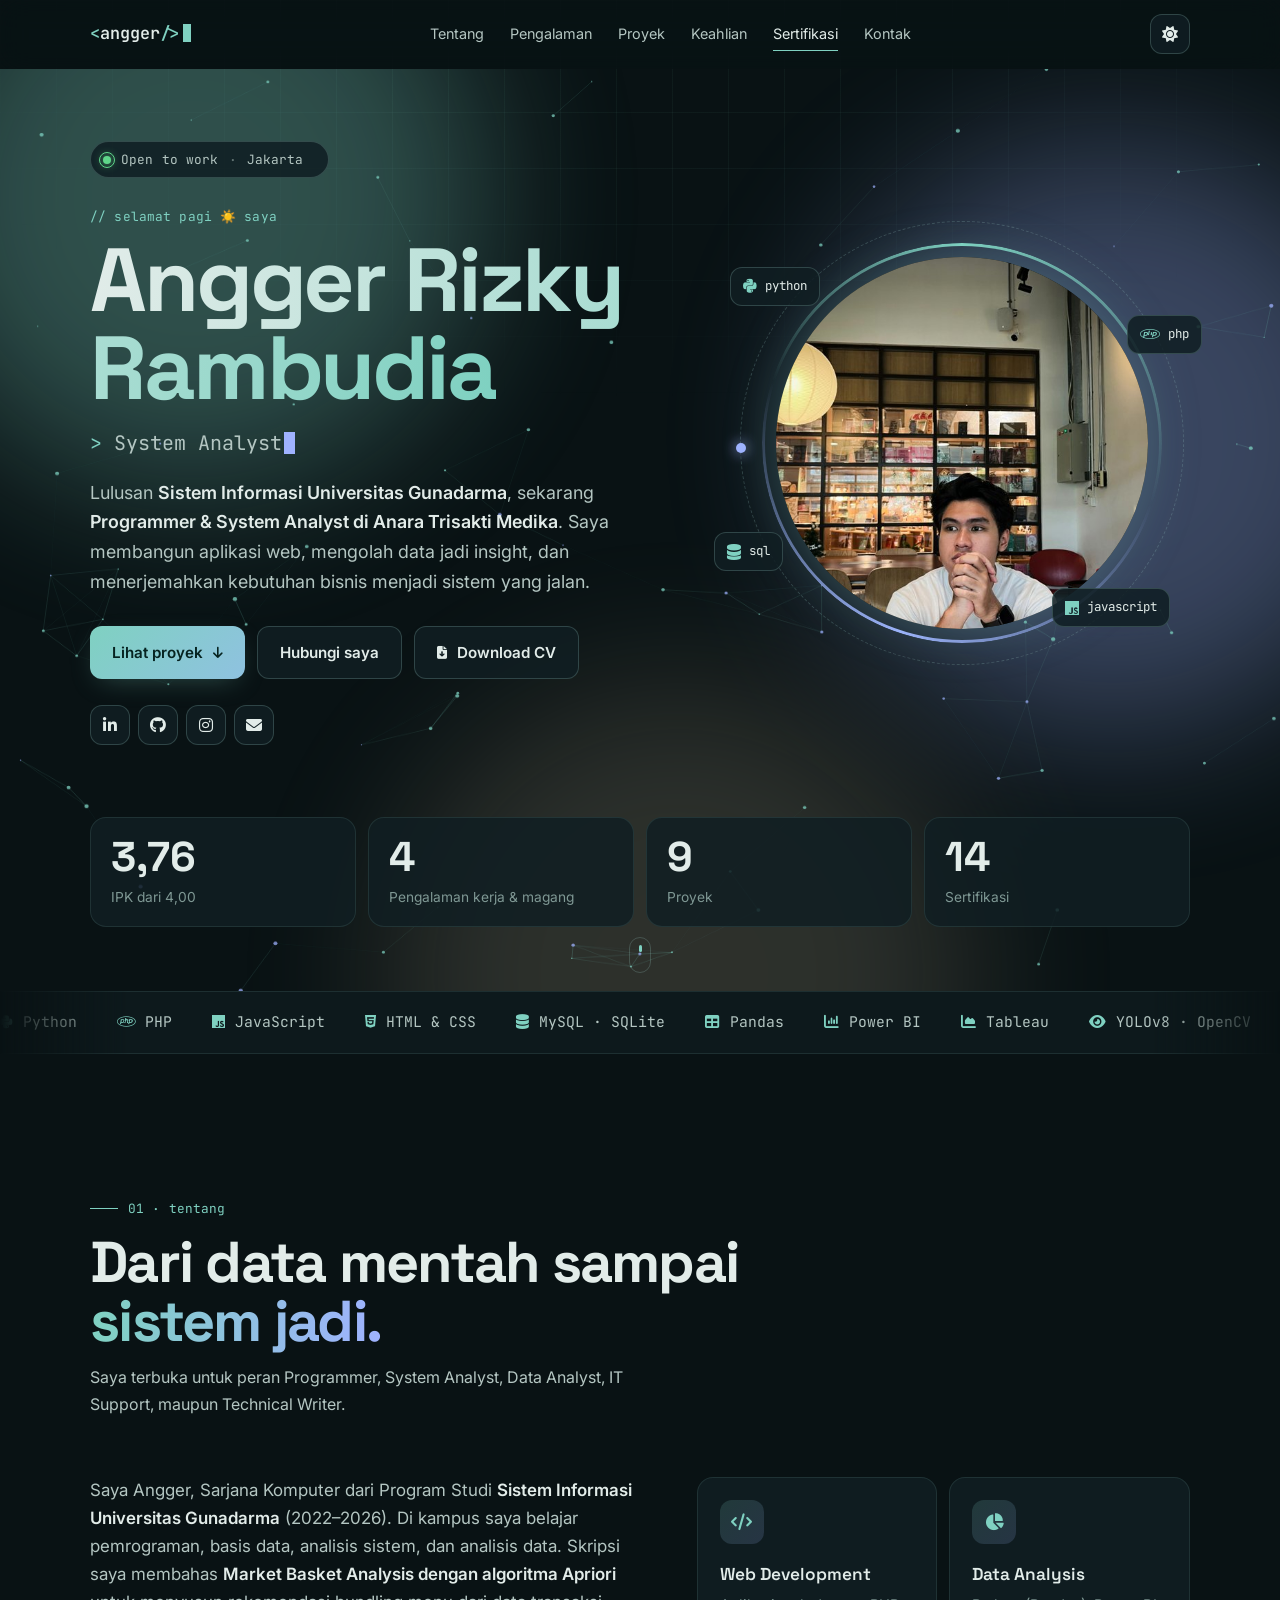
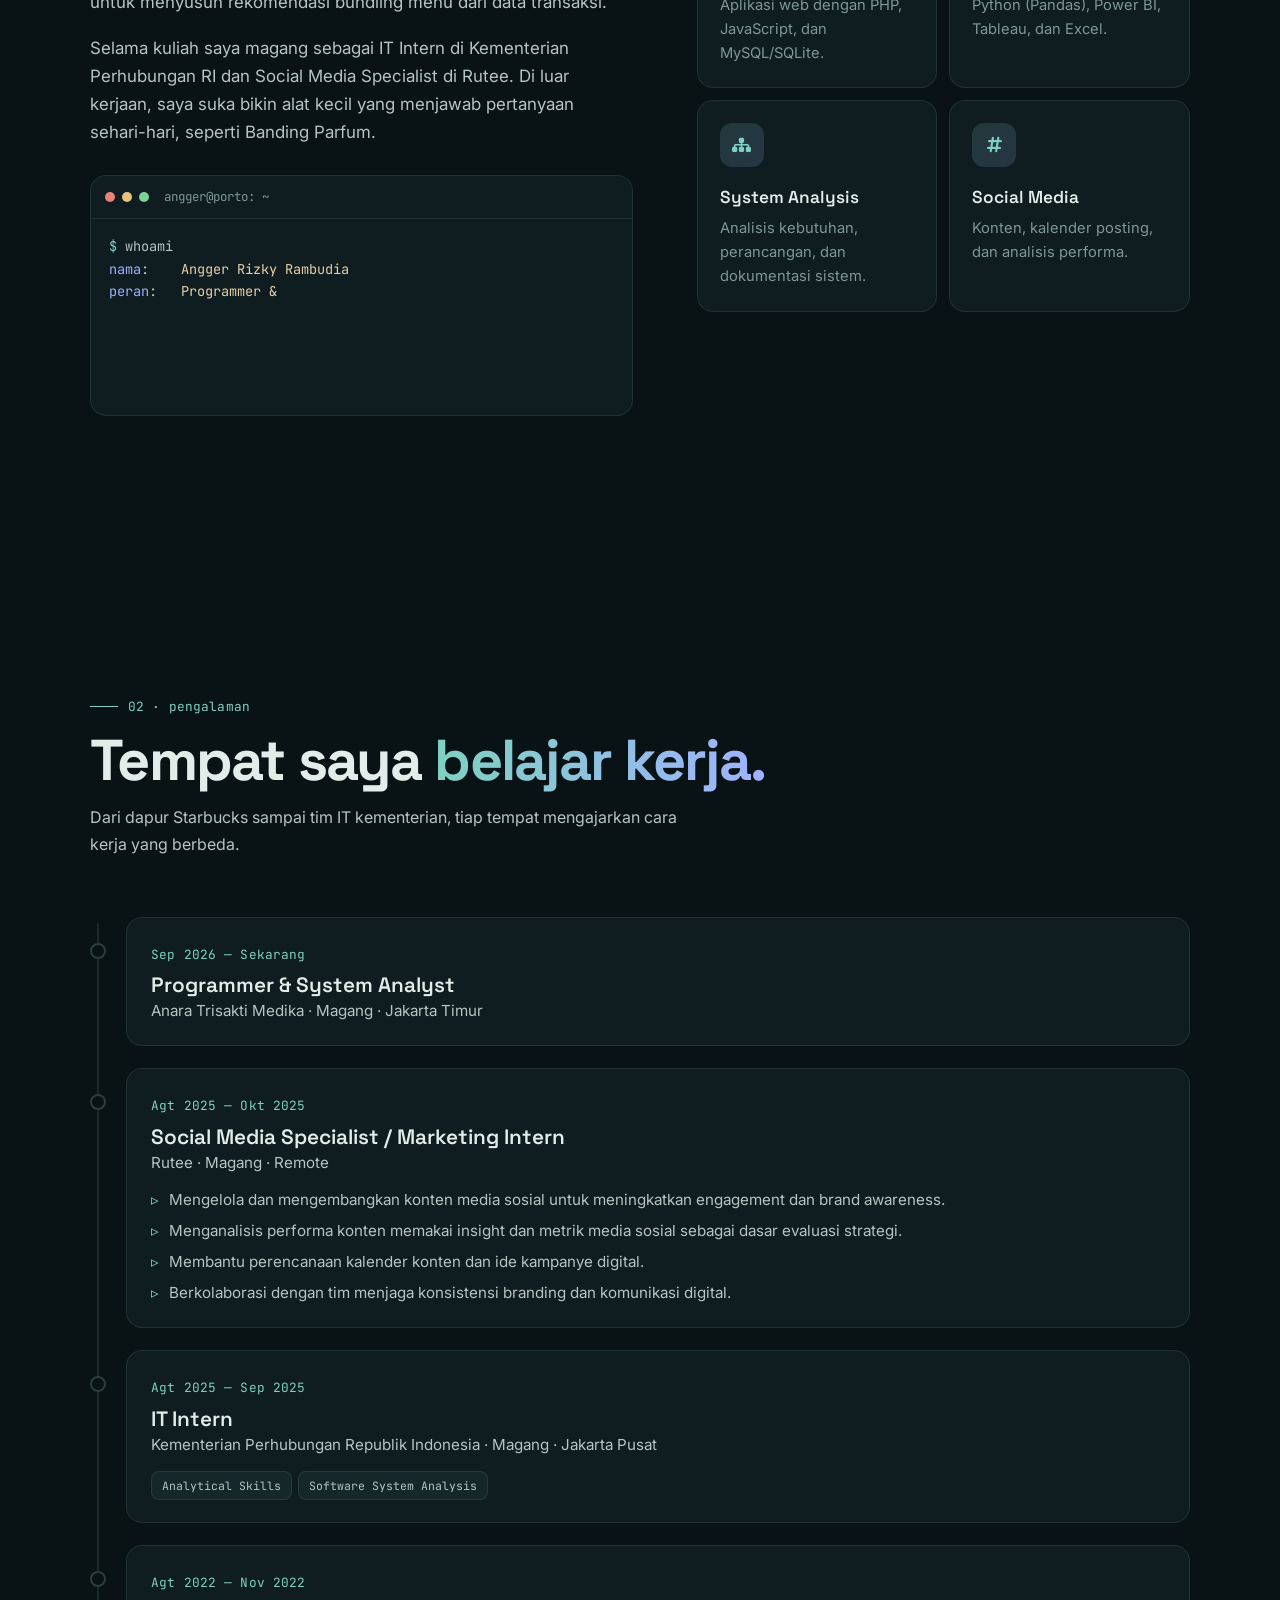
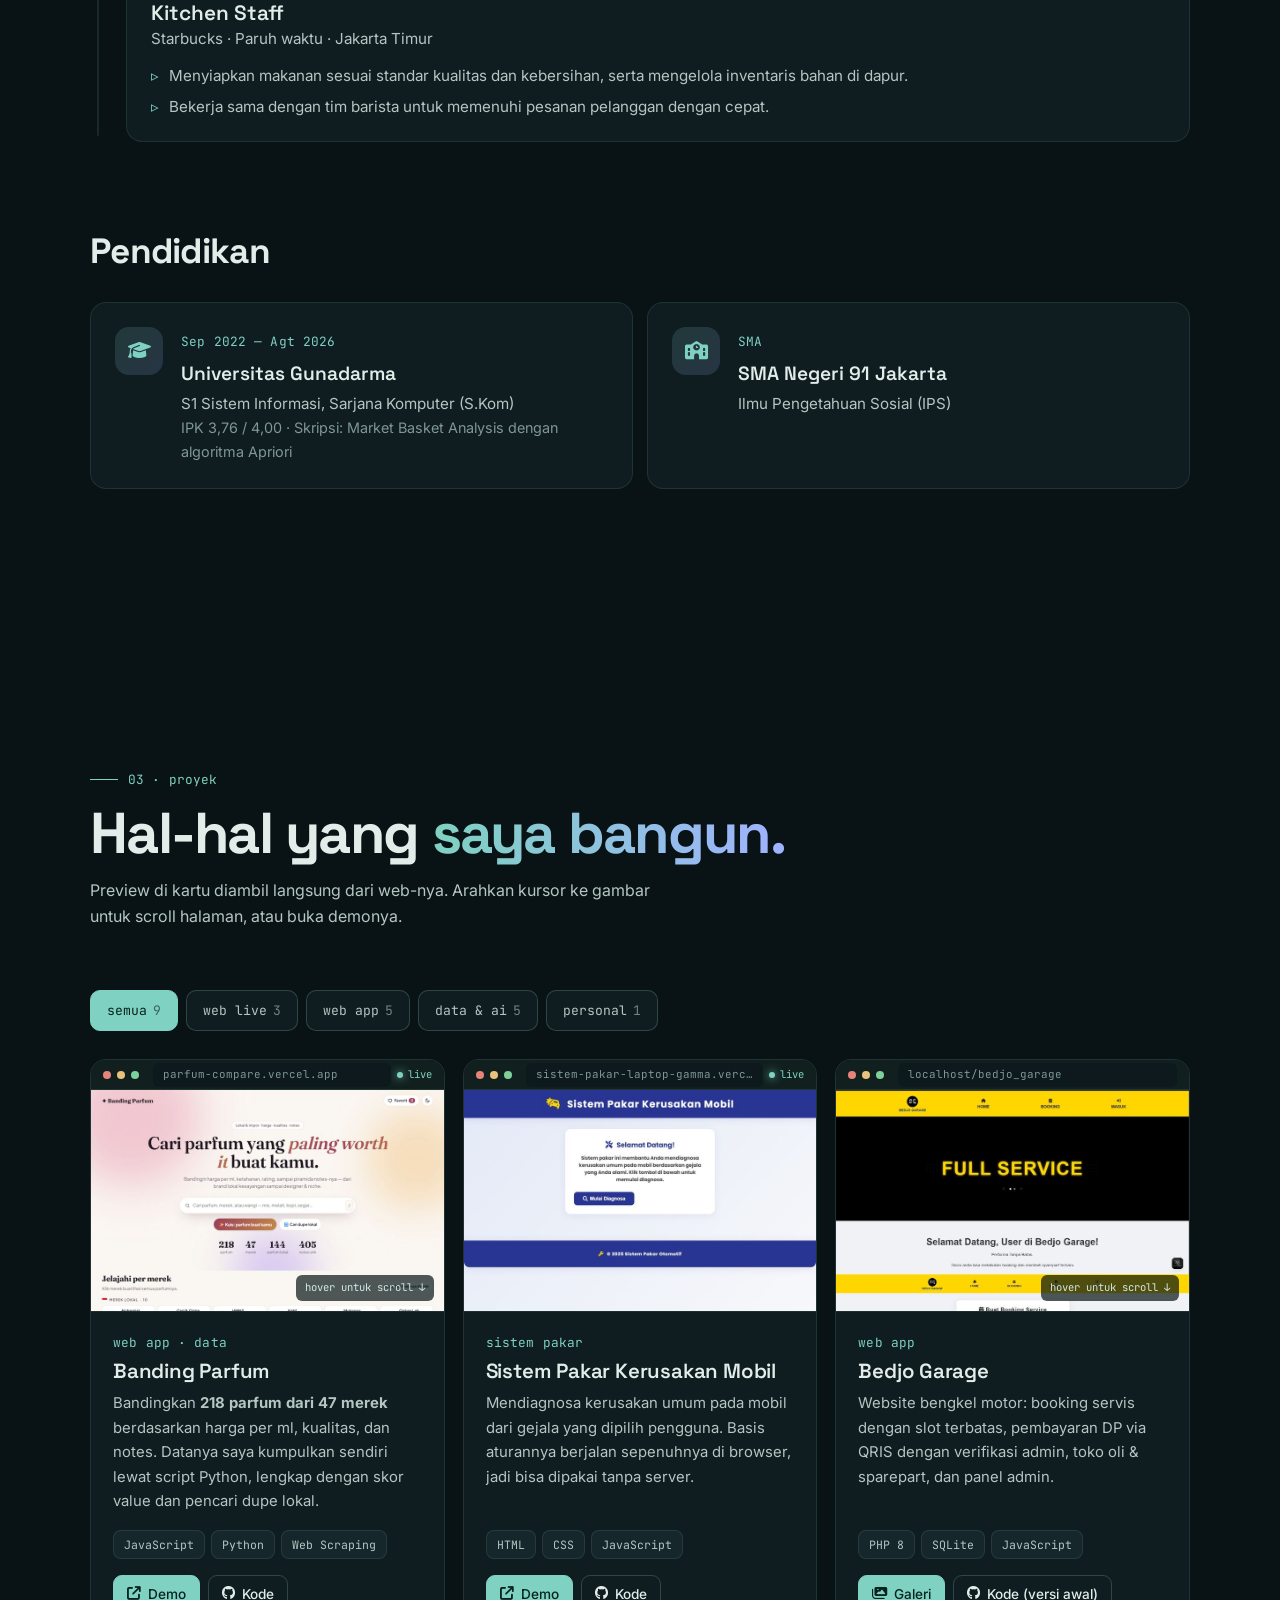
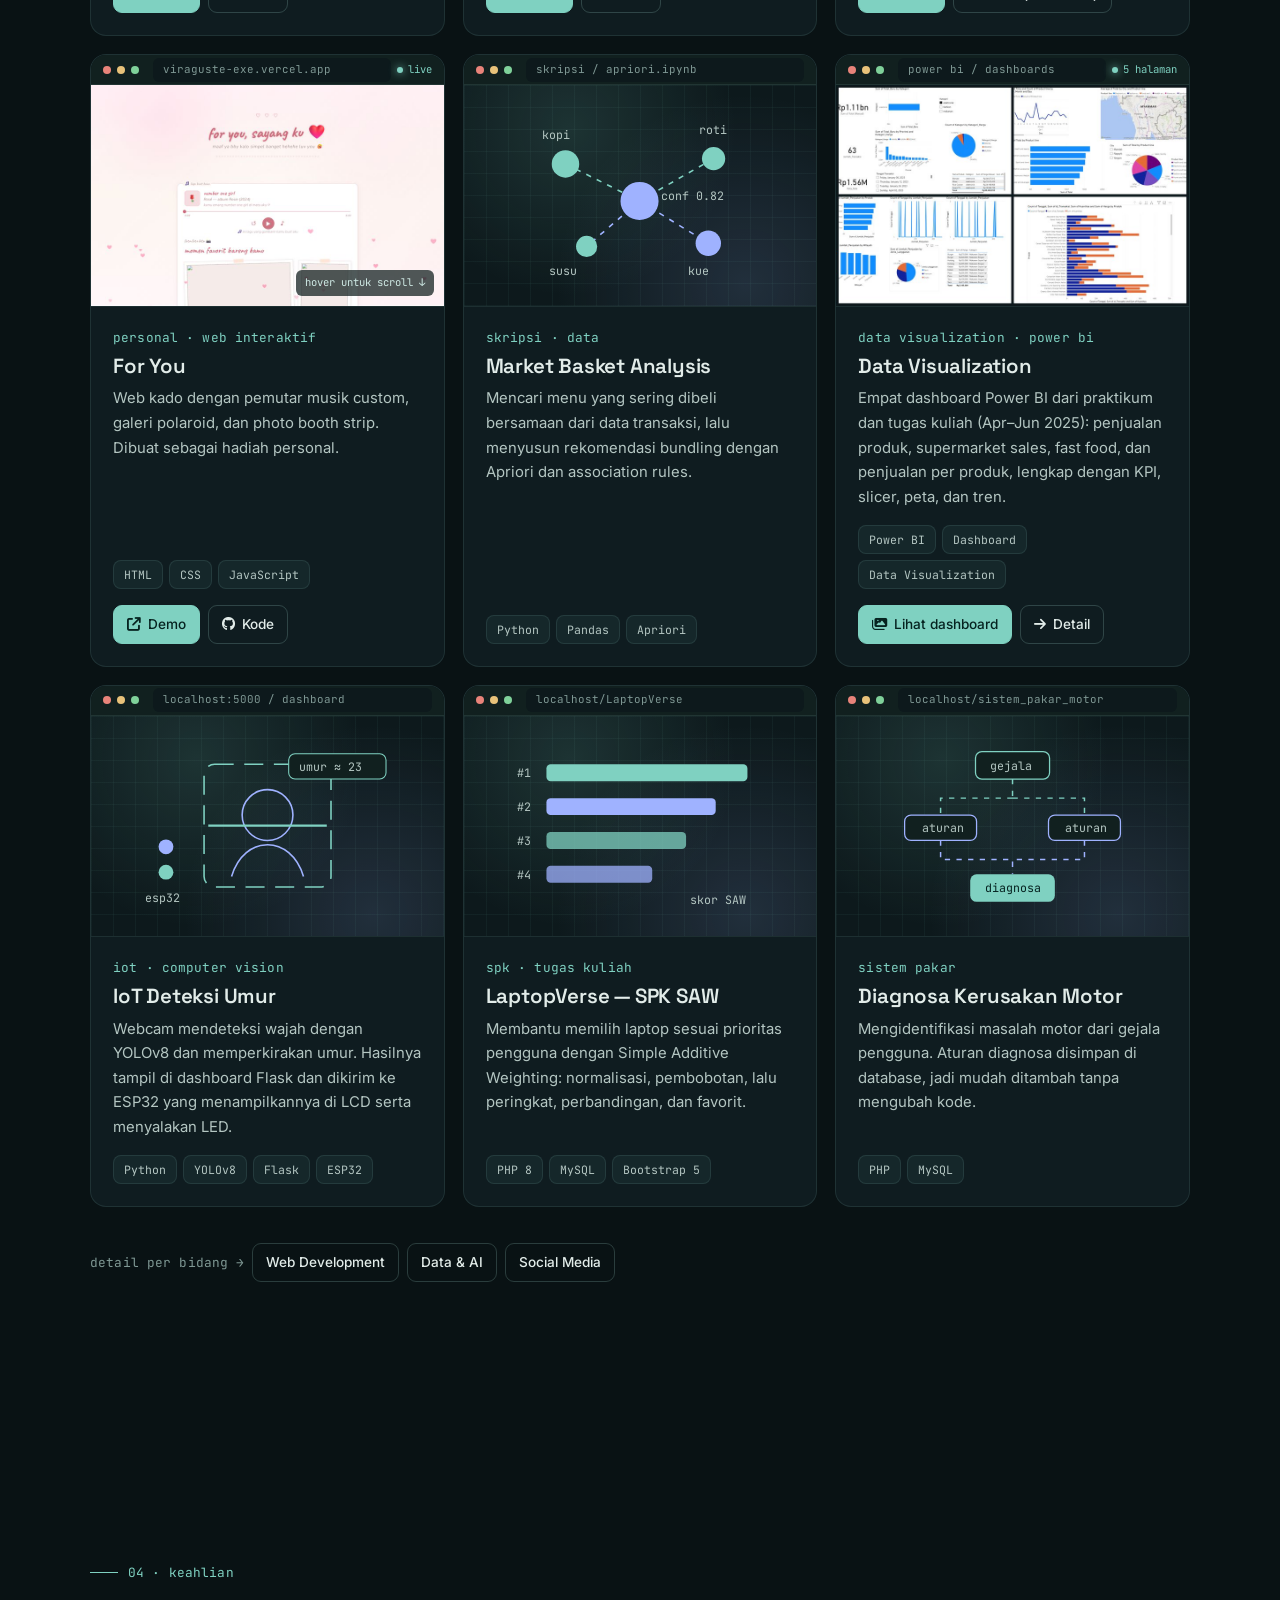
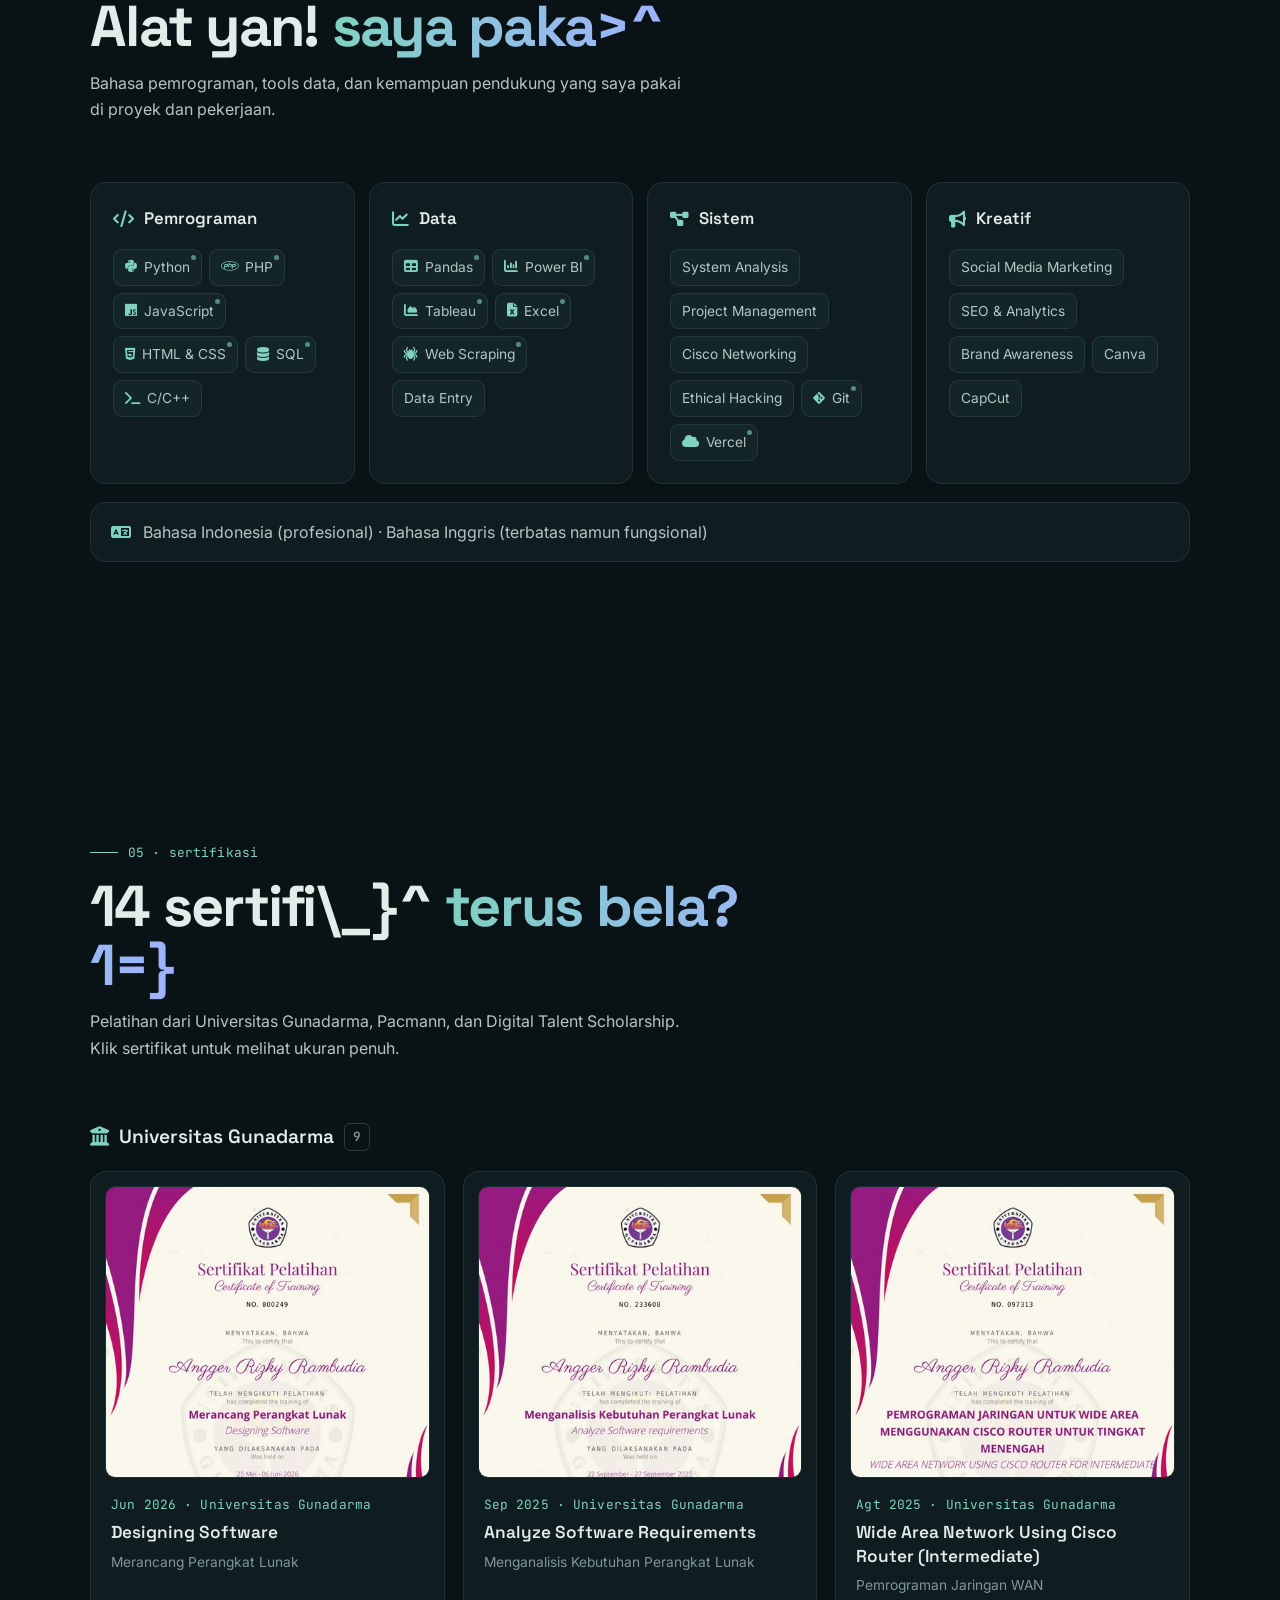
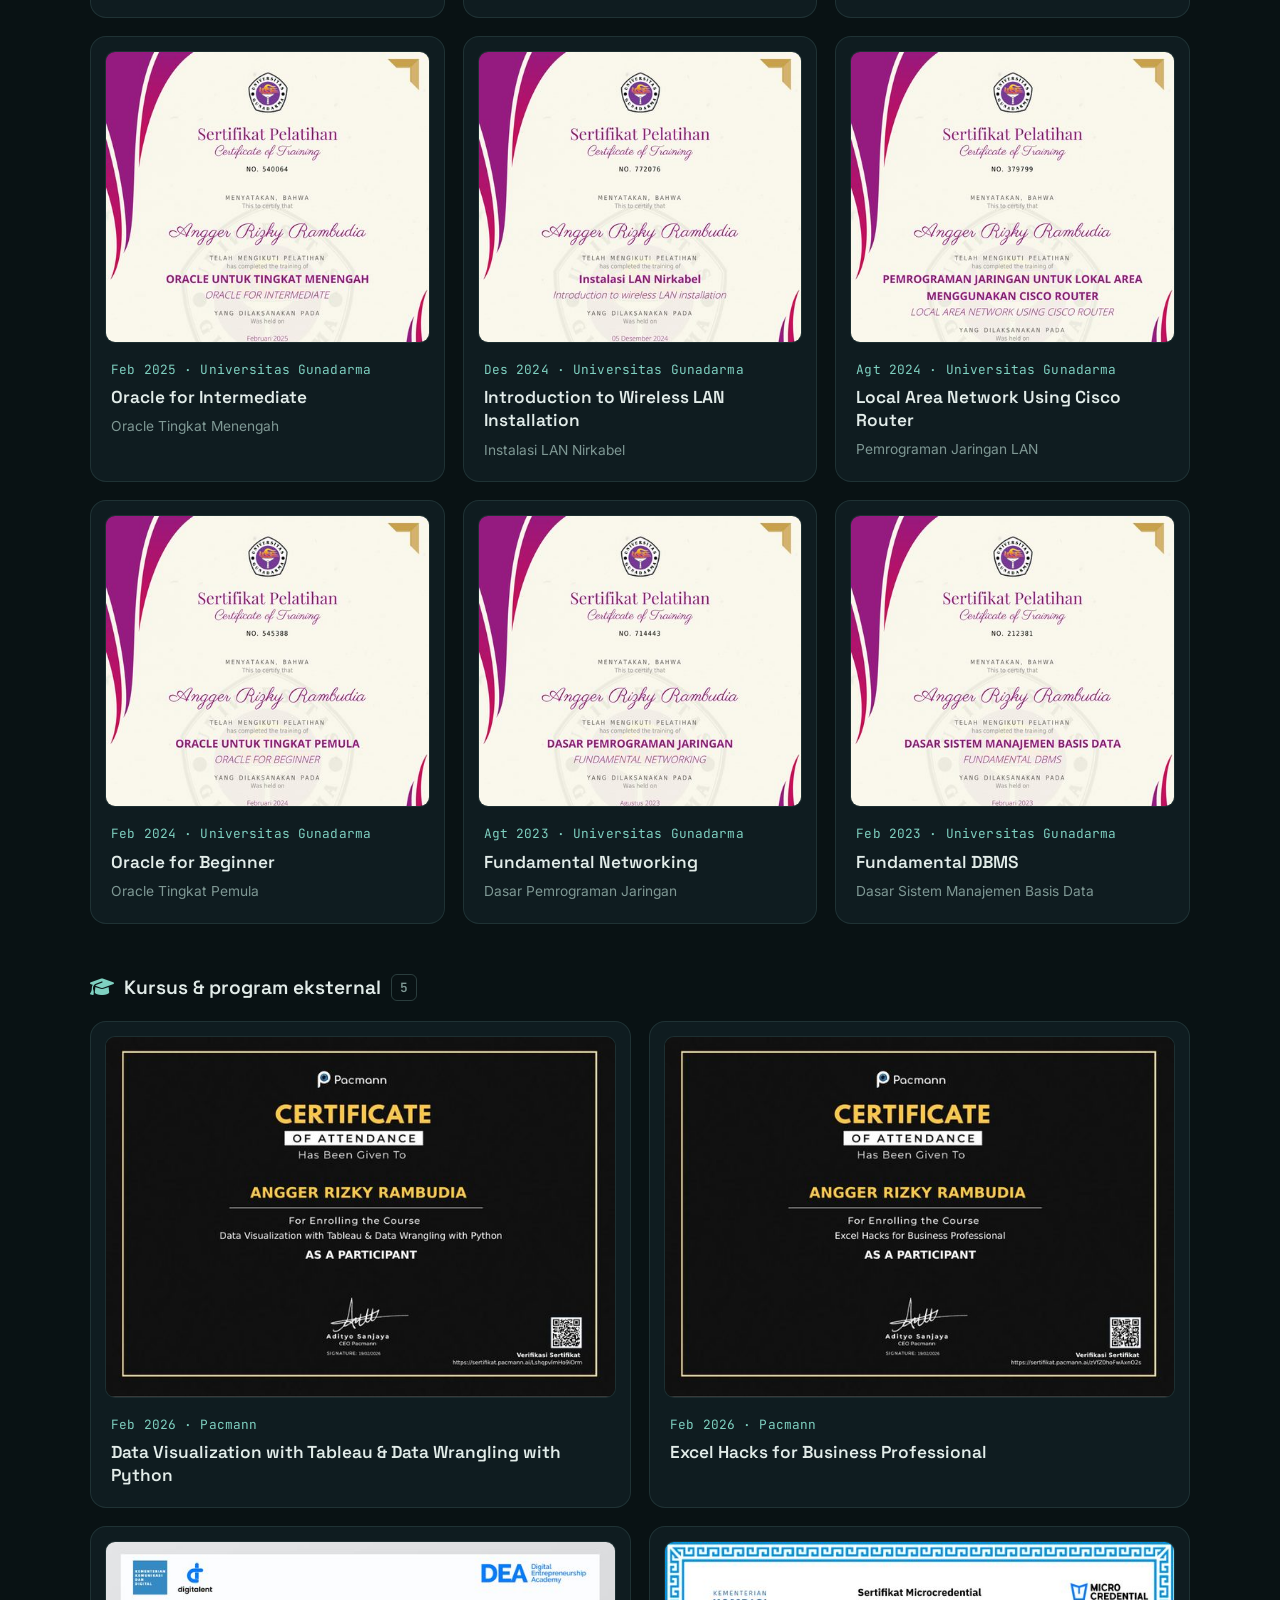
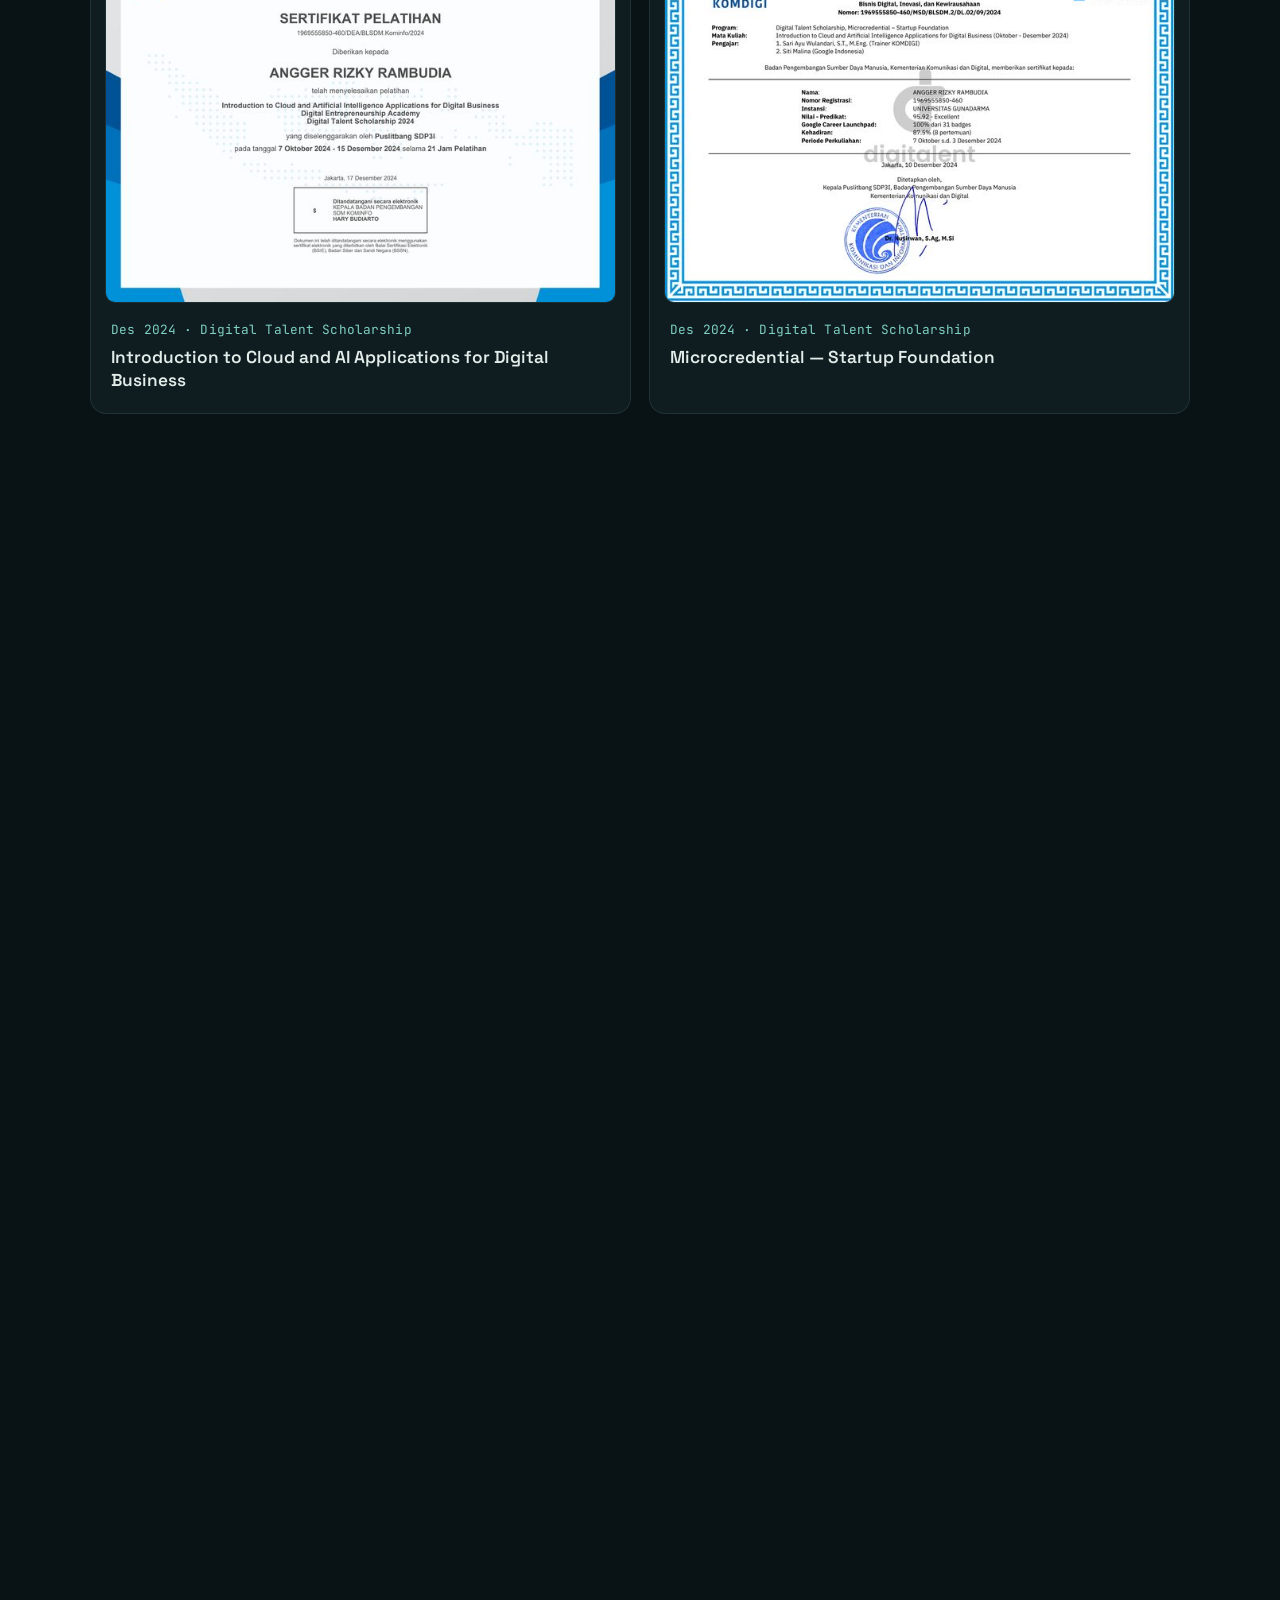
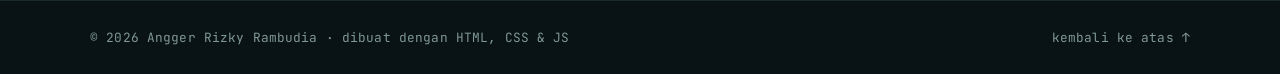
==== index.html @ ed59699a "Tambah tombol Download CV (versi English) Co-Authored-By: Claude Opus 5.5 <noreply@anthropic.com>" ====
<!DOCTYPE html>
<html lang="id">
<head>
    <meta charset="UTF-8">
    <meta name="viewport" content="width=device-width, initial-scale=1.0">
    <title>Angger Rizky Rambudia — Programmer & System Analyst</title>
    <meta name="description" content="Portofolio Angger Rizky Rambudia, lulusan Sistem Informasi Universitas Gunadarma (IPK 3,76). Programmer & System Analyst: web development, analisis data, dan analisis sistem.">
    <meta property="og:title" content="Angger Rizky Rambudia — Programmer & System Analyst">
    <meta property="og:description" content="Lulusan Sistem Informasi Universitas Gunadarma. Web development, analisis data, dan analisis sistem.">
    <meta property="og:image" content="https://porto-angger.vercel.app/fotoprofil.jpeg">
    <meta property="og:url" content="https://porto-angger.vercel.app/">
    <meta name="theme-color" content="#091214">
    <link rel="icon" href="data:image/svg+xml,%3Csvg xmlns='http://www.w3.org/2000/svg' viewBox='0 0 64 64'%3E%3Crect width='64' height='64' rx='16' fill='%23091214'/%3E%3Ctext x='50%25' y='56%25' text-anchor='middle' dominant-baseline='middle' font-family='monospace' font-weight='700' font-size='30' fill='%237fd1c1'%3E%3C/%3E%3C/text%3E%3C/svg%3E">
    <script>
        (function () {
            document.documentElement.classList.add('js');
            try {
                var t = localStorage.getItem('theme');
                if (t === 'light' || t === 'dark') document.documentElement.setAttribute('data-theme', t);
            } catch (e) {}
        })();
    </script>
    <link rel="preconnect" href="https://fonts.googleapis.com">
    <link rel="preconnect" href="https://fonts.gstatic.com" crossorigin>
    <link href="https://fonts.googleapis.com/css2?family=Inter:wght@400;500;600&family=JetBrains+Mono:wght@400;500;600&family=Space+Grotesk:wght@500;600;700&display=swap" rel="stylesheet">
    <link rel="stylesheet" href="https://cdnjs.cloudflare.com/ajax/libs/font-awesome/6.5.1/css/all.min.css">
    <link rel="stylesheet" href="style.css">
</head>
<body>
    <div class="intro" aria-hidden="true">
        <div class="intro-box">
            <span class="intro-logo mono">&lt;/&gt;</span>
            <span class="intro-name">Angger Rizky Rambudia</span>
            <span class="intro-bar"><span></span></span>
        </div>
    </div>
    <a href="#main" class="skip-link">Langsung ke konten</a>
    <div class="progress" aria-hidden="true"></div>
    <div class="cursor-glow" aria-hidden="true"></div>

    <header class="site-header">
        <nav class="wrap nav" aria-label="Navigasi utama">
            <a href="#home" class="brand" aria-label="Angger, ke atas"><b>&lt;</b>angger<b>/&gt;</b><span class="caret"></span></a>
            <ul class="nav-links" id="nav-links">
                <li><a href="#about">Tentang</a></li>
                <li><a href="#experience">Pengalaman</a></li>
                <li><a href="#projects">Proyek</a></li>
                <li><a href="#skills">Keahlian</a></li>
                <li><a href="#certifications">Sertifikasi</a></li>
                <li><a href="#contact">Kontak</a></li>
            </ul>
            <div class="nav-tools">
                <button type="button" class="icon-btn theme-toggle" aria-label="Ganti tema terang/gelap">
                    <i class="fas fa-sun"></i><i class="fas fa-moon"></i>
                </button>
                <button type="button" class="icon-btn nav-toggle" aria-label="Buka menu" aria-expanded="false" aria-controls="nav-links">
                    <i class="fas fa-bars"></i>
                </button>
            </div>
        </nav>
    </header>

    <main id="main">
        <!-- Hero -->
        <section class="hero" id="home">
            <div class="aurora" aria-hidden="true"><span></span><span></span><span></span></div>
            <canvas id="net" aria-hidden="true"></canvas>
            <div class="wrap">
                <div class="hero-grid">
                    <div>
                        <a href="#contact" class="status mono" title="Terbuka untuk kerja penuh waktu, magang, dan kolaborasi"><span class="dot"></span> Open to work <span class="status-sep">·</span> Jakarta <i class="fas fa-arrow-right status-arrow"></i></a>
                        <span class="hero-hello mono" id="greet">// halo, saya</span>
                        <h1><span class="gradient-text">Angger Rizky Rambudia</span></h1>
                        <p class="hero-role" aria-label="Programmer, System Analyst, Data Analyst">
                            <span class="prompt">&gt;</span> <span id="typing">Programmer</span><span class="cursor" aria-hidden="true"></span>
                        </p>
                        <p class="hero-lead">
                            Lulusan <strong>Sistem Informasi Universitas Gunadarma</strong>, sekarang
                            <strong>Programmer &amp; System Analyst di Anara Trisakti Medika</strong>.
                            Saya membangun aplikasi web, mengolah data jadi insight, dan menerjemahkan kebutuhan bisnis menjadi sistem yang jalan.
                        </p>
                        <div class="hero-actions">
                            <a href="#projects" class="btn magnetic">Lihat proyek <i class="fas fa-arrow-down"></i></a>
                            <a href="#contact" class="btn btn-ghost magnetic">Hubungi saya</a>
                            <a href="CV-Angger-Rizky-Rambudia.pdf" class="btn btn-ghost magnetic" download><i class="fas fa-file-arrow-down"></i> Download CV</a>
                        </div>
                        <div class="socials">
                            <a class="icon-btn" href="https://www.linkedin.com/in/angger-rizky-rambudia-972556255/" target="_blank" rel="noopener" aria-label="LinkedIn"><i class="fab fa-linkedin-in"></i></a>
                            <a class="icon-btn" href="https://github.com/anggerr24" target="_blank" rel="noopener" aria-label="GitHub"><i class="fab fa-github"></i></a>
                            <a class="icon-btn" href="https://www.instagram.com/angger_rzky/" target="_blank" rel="noopener" aria-label="Instagram"><i class="fab fa-instagram"></i></a>
                            <a class="icon-btn" href="mailto:angger2434@gmail.com" aria-label="Email"><i class="fas fa-envelope"></i></a>
                        </div>
                    </div>

                    <div class="hero-visual" aria-hidden="false">
                        <div class="orbit" aria-hidden="true"></div>
                        <div class="ring" aria-hidden="true"></div>
                        <div class="photo"><img src="fotoprofil.jpeg" alt="Foto Angger Rizky Rambudia" width="540" height="720"></div>
                        <span class="chip-float c1" aria-hidden="true"><i class="fab fa-python"></i> python</span>
                        <span class="chip-float c2" aria-hidden="true"><i class="fab fa-php"></i> php</span>
                        <span class="chip-float c3" aria-hidden="true"><i class="fas fa-database"></i> sql</span>
                        <span class="chip-float c4" aria-hidden="true"><i class="fab fa-js"></i> javascript</span>
                    </div>
                </div>

                <div class="facts">
                    <div class="fact reveal"><span class="fact-num" data-count="3.76" data-decimals="2">3,76</span><span class="fact-label">IPK dari 4,00</span></div>
                    <div class="fact reveal" style="--d:.08s"><span class="fact-num" data-count="4">4</span><span class="fact-label">Pengalaman kerja &amp; magang</span></div>
                    <div class="fact reveal" style="--d:.16s"><span class="fact-num" data-count="9">9</span><span class="fact-label">Proyek</span></div>
                    <div class="fact reveal" style="--d:.24s"><span class="fact-num" data-count="14">14</span><span class="fact-label">Sertifikasi</span></div>
                </div>
            </div>
            <span class="scroll-hint" aria-hidden="true"></span>
        </section>

        <!-- Marquee tech stack -->
        <div class="marquee" aria-label="Teknologi yang saya pakai">
            <div class="marquee-track">
                <span><i class="fab fa-python"></i> Python</span>
                <span><i class="fab fa-php"></i> PHP</span>
                <span><i class="fab fa-js"></i> JavaScript</span>
                <span><i class="fab fa-html5"></i> HTML &amp; CSS</span>
                <span><i class="fas fa-database"></i> MySQL · SQLite</span>
                <span><i class="fas fa-table"></i> Pandas</span>
                <span><i class="fas fa-chart-column"></i> Power BI</span>
                <span><i class="fas fa-chart-area"></i> Tableau</span>
                <span><i class="fas fa-eye"></i> YOLOv8 · OpenCV</span>
                <span><i class="fas fa-flask"></i> Flask</span>
                <span><i class="fas fa-microchip"></i> ESP32</span>
                <span><i class="fab fa-git-alt"></i> Git &amp; GitHub</span>
                <span><i class="fas fa-cloud"></i> Vercel</span>
                <span><i class="fas fa-network-wired"></i> Cisco Networking</span>
                <!-- duplikat otomatis oleh main.js untuk loop mulus -->
            </div>
        </div>

        <!-- Tentang -->
        <section id="about" class="section">
            <div class="wrap">
                <div class="section-head reveal">
                    <span class="eyebrow mono">01 · tentang</span>
                    <h2 data-scramble>Dari data mentah sampai <span class="hl">sistem jadi.</span></h2>
                    <p>Saya terbuka untuk peran Programmer, System Analyst, Data Analyst, IT Support, maupun Technical Writer.</p>
                </div>
                <div class="about">
                    <div class="reveal">
                        <div class="about-text">
                            <p>Saya Angger, Sarjana Komputer dari Program Studi <strong>Sistem Informasi Universitas Gunadarma</strong> (2022–2026). Di kampus saya belajar pemrograman, basis data, analisis sistem, dan analisis data. Skripsi saya membahas <strong>Market Basket Analysis dengan algoritma Apriori</strong> untuk menyusun rekomendasi bundling menu dari data transaksi.</p>
                            <p>Selama kuliah saya magang sebagai IT Intern di Kementerian Perhubungan RI dan Social Media Specialist di Rutee. Di luar kerjaan, saya suka bikin alat kecil yang menjawab pertanyaan sehari-hari, seperti Banding Parfum.</p>
                        </div>
                        <div class="terminal glass" aria-label="Ringkasan profil">
                            <div class="terminal-bar"><i></i><i></i><i></i><span>angger@porto: ~</span></div>
                            <div class="terminal-body" id="term" data-lines='[
                                ["p","$ "],["","whoami\n"],["k","nama"],["",":    "],["s","Angger Rizky Rambudia\n"],
                                ["k","peran"],["",":   "],["s","Programmer & System Analyst\n"],
                                ["k","kampus"],["",":  "],["s","Universitas Gunadarma (S.Kom)\n"],
                                ["k","ipk"],["",":     "],["s","3.76 / 4.00\n"],
                                ["k","lokasi"],["",":  "],["s","Jakarta, Indonesia\n"],
                                ["k","status"],["",":  "],["s","open to work ✓\n"],
                                ["p","$ "]
                            ]'></div>
                        </div>
                    </div>
                    <div class="focus-grid">
                        <div class="focus glass reveal"><i class="fas fa-code"></i><h3>Web Development</h3><p>Aplikasi web dengan PHP, JavaScript, dan MySQL/SQLite.</p></div>
                        <div class="focus glass reveal" style="--d:.08s"><i class="fas fa-chart-pie"></i><h3>Data Analysis</h3><p>Python (Pandas), Power BI, Tableau, dan Excel.</p></div>
                        <div class="focus glass reveal" style="--d:.16s"><i class="fas fa-sitemap"></i><h3>System Analysis</h3><p>Analisis kebutuhan, perancangan, dan dokumentasi sistem.</p></div>
                        <div class="focus glass reveal" style="--d:.24s"><i class="fas fa-hashtag"></i><h3>Social Media</h3><p>Konten, kalender posting, dan analisis performa.</p></div>
                    </div>
                </div>
            </div>
        </section>

        <!-- Pengalaman -->
        <section id="experience" class="section">
            <div class="wrap">
                <div class="section-head reveal">
                    <span class="eyebrow mono">02 · pengalaman</span>
                    <h2 data-scramble>Tempat saya <span class="hl">belajar kerja.</span></h2>
                    <p>Dari dapur Starbucks sampai tim IT kementerian, tiap tempat mengajarkan cara kerja yang berbeda.</p>
                </div>

                <div class="timeline">
                    <span class="timeline-fill" aria-hidden="true"></span>
                    <ol>
                    <li class="tl-item reveal">
                        <div class="tl-card glass">
                            <span class="tl-meta mono">Sep 2026 — Sekarang</span>
                            <h3>Programmer &amp; System Analyst</h3>
                            <p class="tl-org">Anara Trisakti Medika · Magang · Jakarta Timur</p>
                        </div>
                    </li>
                    <li class="tl-item reveal">
                        <div class="tl-card glass">
                            <span class="tl-meta mono">Agt 2025 — Okt 2025</span>
                            <h3>Social Media Specialist / Marketing Intern</h3>
                            <p class="tl-org">Rutee · Magang · Remote</p>
                            <ul>
                                <li>Mengelola dan mengembangkan konten media sosial untuk meningkatkan engagement dan brand awareness.</li>
                                <li>Menganalisis performa konten memakai insight dan metrik media sosial sebagai dasar evaluasi strategi.</li>
                                <li>Membantu perencanaan kalender konten dan ide kampanye digital.</li>
                                <li>Berkolaborasi dengan tim menjaga konsistensi branding dan komunikasi digital.</li>
                            </ul>
                        </div>
                    </li>
                    <li class="tl-item reveal">
                        <div class="tl-card glass">
                            <span class="tl-meta mono">Agt 2025 — Sep 2025</span>
                            <h3>IT Intern</h3>
                            <p class="tl-org">Kementerian Perhubungan Republik Indonesia · Magang · Jakarta Pusat</p>
                            <div class="tags"><span>Analytical Skills</span><span>Software System Analysis</span></div>
                        </div>
                    </li>
                    <li class="tl-item reveal">
                        <div class="tl-card glass">
                            <span class="tl-meta mono">Agt 2022 — Nov 2022</span>
                            <h3>Kitchen Staff</h3>
                            <p class="tl-org">Starbucks · Paruh waktu · Jakarta Timur</p>
                            <ul>
                                <li>Menyiapkan makanan sesuai standar kualitas dan kebersihan, serta mengelola inventaris bahan di dapur.</li>
                                <li>Bekerja sama dengan tim barista untuk memenuhi pesanan pelanggan dengan cepat.</li>
                            </ul>
                        </div>
                    </li>
                    </ol>
                </div>

                <h3 class="subhead reveal">Pendidikan</h3>
                <div class="edu-grid">
                    <div class="edu glass reveal">
                        <i class="fas fa-graduation-cap"></i>
                        <div>
                            <span class="mono">Sep 2022 — Agt 2026</span>
                            <h3>Universitas Gunadarma</h3>
                            <p>S1 Sistem Informasi, Sarjana Komputer (S.Kom)</p>
                            <p class="muted">IPK 3,76 / 4,00 · Skripsi: Market Basket Analysis dengan algoritma Apriori</p>
                        </div>
                    </div>
                    <div class="edu glass reveal" style="--d:.08s">
                        <i class="fas fa-school"></i>
                        <div>
                            <span class="mono">SMA</span>
                            <h3>SMA Negeri 91 Jakarta</h3>
                            <p>Ilmu Pengetahuan Sosial (IPS)</p>
                        </div>
                    </div>
                </div>
            </div>
        </section>

        <!-- Proyek -->
        <section id="projects" class="section">
            <div class="wrap">
                <div class="section-head reveal">
                    <span class="eyebrow mono">03 · proyek</span>
                    <h2 data-scramble>Hal-hal yang <span class="hl">saya bangun.</span></h2>
                    <p>Preview di kartu diambil langsung dari web-nya. Arahkan kursor ke gambar untuk scroll halaman, atau buka demonya.</p>
                </div>

                <div class="filters reveal" role="group" aria-label="Filter proyek">
                    <button type="button" class="filter active" data-filter="all">semua</button>
                    <button type="button" class="filter" data-filter="live">web live</button>
                    <button type="button" class="filter" data-filter="web">web app</button>
                    <button type="button" class="filter" data-filter="data">data &amp; ai</button>
                    <button type="button" class="filter" data-filter="personal">personal</button>
                </div>

                <div class="projects">
                    <!-- Banding Parfum -->
                    <article class="project glass tilt reveal" data-category="live web data">
                        <a class="browser" href="https://parfum-compare.vercel.app" target="_blank" rel="noopener" aria-label="Buka demo Banding Parfum">
                            <div class="browser-bar"><i></i><i></i><i></i><span class="url">parfum-compare.vercel.app</span><span class="live">live</span></div>
                            <div class="shot" data-hint="hover untuk scroll ↓"><img src="prev_parfum.jpg" alt="Preview halaman Banding Parfum" width="800" height="2000" loading="lazy"></div>
                        </a>
                        <div class="project-body">
                            <span class="project-label mono">web app · data</span>
                            <h3>Banding Parfum</h3>
                            <p>Bandingkan <strong>218 parfum dari 47 merek</strong> berdasarkan harga per ml, kualitas, dan notes. Datanya saya kumpulkan sendiri lewat script Python, lengkap dengan skor value dan pencari dupe lokal.</p>
                            <div class="tags"><span>JavaScript</span><span>Python</span><span>Web Scraping</span></div>
                            <div class="links">
                                <a class="link link-primary" href="https://parfum-compare.vercel.app" target="_blank" rel="noopener"><i class="fas fa-arrow-up-right-from-square"></i> Demo</a>
                                <a class="link" href="https://github.com/anggerr24/parfum-compare" target="_blank" rel="noopener"><i class="fab fa-github"></i> Kode</a>
                            </div>
                        </div>
                    </article>

                    <!-- Sistem Pakar Mobil -->
                    <article class="project glass tilt reveal" data-category="live web" style="--d:.08s">
                        <a class="browser" href="https://sistem-pakar-laptop-gamma.vercel.app" target="_blank" rel="noopener" aria-label="Buka demo Sistem Pakar Kerusakan Mobil">
                            <div class="browser-bar"><i></i><i></i><i></i><span class="url">sistem-pakar-laptop-gamma.vercel.app</span><span class="live">live</span></div>
                            <div class="shot"><img src="prev_pakar_mobil.jpg" alt="Preview Sistem Pakar Kerusakan Mobil" width="800" height="500" loading="lazy"></div>
                        </a>
                        <div class="project-body">
                            <span class="project-label mono">sistem pakar</span>
                            <h3>Sistem Pakar Kerusakan Mobil</h3>
                            <p>Mendiagnosa kerusakan umum pada mobil dari gejala yang dipilih pengguna. Basis aturannya berjalan sepenuhnya di browser, jadi bisa dipakai tanpa server.</p>
                            <div class="tags"><span>HTML</span><span>CSS</span><span>JavaScript</span></div>
                            <div class="links">
                                <a class="link link-primary" href="https://sistem-pakar-laptop-gamma.vercel.app" target="_blank" rel="noopener"><i class="fas fa-arrow-up-right-from-square"></i> Demo</a>
                                <a class="link" href="https://github.com/anggerr24/sistem_pakar_laptop" target="_blank" rel="noopener"><i class="fab fa-github"></i> Kode</a>
                            </div>
                        </div>
                    </article>

                    <!-- Bedjo Garage -->
                    <article class="project glass tilt reveal" data-category="web">
                        <a class="browser" href="project_web_development.html" aria-label="Lihat galeri Bedjo Garage">
                            <div class="browser-bar"><i></i><i></i><i></i><span class="url">localhost/bedjo_garage</span></div>
                            <div class="shot" data-hint="hover untuk scroll ↓"><img src="prev_bedjo.jpg" alt="Preview website Bedjo Garage" width="800" height="829" loading="lazy"></div>
                        </a>
                        <div class="project-body">
                            <span class="project-label mono">web app</span>
                            <h3>Bedjo Garage</h3>
                            <p>Website bengkel motor: booking servis dengan slot terbatas, pembayaran DP via QRIS dengan verifikasi admin, toko oli &amp; sparepart, dan panel admin.</p>
                            <div class="tags"><span>PHP 8</span><span>SQLite</span><span>JavaScript</span></div>
                            <div class="links">
                                <a class="link link-primary" href="project_web_development.html"><i class="fas fa-images"></i> Galeri</a>
                                <a class="link" href="https://github.com/anggerr24/bedjo_garage" target="_blank" rel="noopener"><i class="fab fa-github"></i> Kode (versi awal)</a>
                            </div>
                        </div>
                    </article>

                    <!-- For You -->
                    <article class="project glass tilt reveal" data-category="live personal" style="--d:.08s">
                        <a class="browser" href="https://viraguste-exe.vercel.app" target="_blank" rel="noopener" aria-label="Buka web For You">
                            <div class="browser-bar"><i></i><i></i><i></i><span class="url">viraguste-exe.vercel.app</span><span class="live">live</span></div>
                            <div class="shot" data-hint="hover untuk scroll ↓"><img src="prev_foryou.jpg" alt="Preview web For You" width="800" height="2000" loading="lazy"></div>
                        </a>
                        <div class="project-body">
                            <span class="project-label mono">personal · web interaktif</span>
                            <h3>For You</h3>
                            <p>Web kado dengan pemutar musik custom, galeri polaroid, dan photo booth strip. Dibuat sebagai hadiah personal.</p>
                            <div class="tags"><span>HTML</span><span>CSS</span><span>JavaScript</span></div>
                            <div class="links">
                                <a class="link link-primary" href="https://viraguste-exe.vercel.app" target="_blank" rel="noopener"><i class="fas fa-arrow-up-right-from-square"></i> Demo</a>
                                <a class="link" href="https://github.com/anggerr24/viraguste.exe" target="_blank" rel="noopener"><i class="fab fa-github"></i> Kode</a>
                            </div>
                        </div>
                    </article>

                    <!-- Market Basket Analysis -->
                    <article class="project glass tilt reveal" data-category="data">
                        <div class="browser" aria-hidden="true">
                            <div class="browser-bar"><i></i><i></i><i></i><span class="url">skripsi / apriori.ipynb</span></div>
                            <div class="viz">
                                <svg viewBox="0 0 260 160" fill="none">
                                    <line class="stroke dash" x1="60" y1="50" x2="130" y2="85" stroke-width="1.5"/>
                                    <line class="stroke dash" x1="200" y1="45" x2="130" y2="85" stroke-width="1.5"/>
                                    <line class="stroke-2 dash" x1="130" y1="85" x2="80" y2="128" stroke-width="1.5"/>
                                    <line class="stroke-2 dash" x1="130" y1="85" x2="195" y2="125" stroke-width="1.5"/>
                                    <circle class="fill pulse" cx="60" cy="50" r="13"/>
                                    <circle class="fill pulse d1" cx="200" cy="45" r="11"/>
                                    <circle class="fill-2 pulse d2" cx="130" cy="85" r="18"/>
                                    <circle class="fill pulse d3" cx="80" cy="128" r="10"/>
                                    <circle class="fill-2 pulse d1" cx="195" cy="125" r="12"/>
                                    <text class="txt" x="38" y="26">kopi</text>
                                    <text class="txt" x="186" y="22">roti</text>
                                    <text class="txt" x="150" y="84">conf 0.82</text>
                                    <text class="txt" x="44" y="155">susu</text>
                                    <text class="txt" x="176" y="155">kue</text>
                                </svg>
                            </div>
                        </div>
                        <div class="project-body">
                            <span class="project-label mono">skripsi · data</span>
                            <h3>Market Basket Analysis</h3>
                            <p>Mencari menu yang sering dibeli bersamaan dari data transaksi, lalu menyusun rekomendasi bundling dengan Apriori dan association rules.</p>
                            <div class="tags"><span>Python</span><span>Pandas</span><span>Apriori</span></div>
                        </div>
                    </article>

                    <!-- Data Visualization (Power BI) -->
                    <article class="project glass tilt reveal" data-category="data" style="--d:.08s">
                        <button type="button" class="browser cert-card-like" data-full="pbi/dashboard-penjualan-produk.png|pbi/supermarket-sales.png|pbi/penjualan-fastfood-p1.png|pbi/penjualan-fastfood-p2.png|pbi/penjualan-per-produk.png" data-caption="Dashboard Penjualan Produk · Power BI|Supermarket Sales · Power BI · tugas kelompok|Penjualan Fast Food (hal. 1) · Power BI|Penjualan Fast Food (hal. 2: matrix &amp; slicer) · Power BI|Penjualan per Produk · Power BI" aria-label="Lihat semua dashboard Power BI">
                            <span class="browser-bar"><i></i><i></i><i></i><span class="url">power bi / dashboards</span><span class="live">5 halaman</span></span>
                            <span class="shot"><img src="pbi/collage.jpg" alt="Kolase empat dashboard Power BI: penjualan produk, supermarket sales, penjualan fast food, dan penjualan per produk" width="800" height="500" loading="lazy"><span class="cert-zoom"><i class="fas fa-expand"></i></span></span>
                        </button>
                        <div class="project-body">
                            <span class="project-label mono">data visualization · power bi</span>
                            <h3>Data Visualization</h3>
                            <p>Empat dashboard Power BI dari praktikum dan tugas kuliah (Apr–Jun 2025): penjualan produk, supermarket sales, fast food, dan penjualan per produk, lengkap dengan KPI, slicer, peta, dan tren.</p>
                            <div class="tags"><span>Power BI</span><span>Dashboard</span><span>Data Visualization</span></div>
                            <div class="links">
                                <button type="button" class="link link-primary open-gallery"><i class="fas fa-images"></i> Lihat dashboard</button>
                                <a class="link" href="project_data_analysis.html#data-visualization"><i class="fas fa-arrow-right"></i> Detail</a>
                            </div>
                        </div>
                    </article>

                    <!-- IoT Deteksi Umur -->
                    <article class="project glass tilt reveal" data-category="data" style="--d:.08s">
                        <div class="browser" aria-hidden="true">
                            <div class="browser-bar"><i></i><i></i><i></i><span class="url">localhost:5000 / dashboard</span></div>
                            <div class="viz">
                                <svg viewBox="0 0 260 160" fill="none">
                                    <rect class="stroke" x="70" y="22" width="120" height="116" rx="10" stroke-width="1.5" stroke-dasharray="18 10"/>
                                    <circle class="stroke-2" cx="130" cy="70" r="24" stroke-width="1.5"/>
                                    <path class="stroke-2" d="M96 128c6-20 20-30 34-30s28 10 34 30" stroke-width="1.5"/>
                                    <g class="scan"><line class="stroke" x1="74" y1="80" x2="186" y2="80" stroke-width="2"/></g>
                                    <rect class="fill-bg stroke" x="150" y="12" width="92" height="24" rx="6" stroke-width="1"/>
                                    <text class="txt" x="160" y="28">umur ≈ 23</text>
                                    <circle class="fill pulse" cx="34" cy="124" r="7"/>
                                    <circle class="fill-2 pulse d2" cx="34" cy="100" r="7"/>
                                    <text class="txt" x="14" y="152">esp32</text>
                                </svg>
                            </div>
                        </div>
                        <div class="project-body">
                            <span class="project-label mono">iot · computer vision</span>
                            <h3>IoT Deteksi Umur</h3>
                            <p>Webcam mendeteksi wajah dengan YOLOv8 dan memperkirakan umur. Hasilnya tampil di dashboard Flask dan dikirim ke ESP32 yang menampilkannya di LCD serta menyalakan LED.</p>
                            <div class="tags"><span>Python</span><span>YOLOv8</span><span>Flask</span><span>ESP32</span></div>
                        </div>
                    </article>

                    <!-- LaptopVerse -->
                    <article class="project glass tilt reveal" data-category="web data" style="--d:.16s">
                        <div class="browser" aria-hidden="true">
                            <div class="browser-bar"><i></i><i></i><i></i><span class="url">localhost/LaptopVerse</span></div>
                            <div class="viz">
                                <svg viewBox="0 0 260 160" fill="none">
                                    <text class="txt" x="14" y="34">#1</text><rect class="fill bar" x="42" y="22" width="190" height="16" rx="4"/>
                                    <text class="txt" x="14" y="66">#2</text><rect class="fill-2 bar b2" x="42" y="54" width="160" height="16" rx="4"/>
                                    <text class="txt" x="14" y="98">#3</text><rect class="fill bar b3" x="42" y="86" width="132" height="16" rx="4" opacity=".75"/>
                                    <text class="txt" x="14" y="130">#4</text><rect class="fill-2 bar b4" x="42" y="118" width="100" height="16" rx="4" opacity=".75"/>
                                    <text class="txt" x="178" y="154">skor SAW</text>
                                </svg>
                            </div>
                        </div>
                        <div class="project-body">
                            <span class="project-label mono">spk · tugas kuliah</span>
                            <h3>LaptopVerse — SPK SAW</h3>
                            <p>Membantu memilih laptop sesuai prioritas pengguna dengan Simple Additive Weighting: normalisasi, pembobotan, lalu peringkat, perbandingan, dan favorit.</p>
                            <div class="tags"><span>PHP 8</span><span>MySQL</span><span>Bootstrap 5</span></div>
                        </div>
                    </article>

                    <!-- Sistem Pakar Motor -->
                    <article class="project glass tilt reveal" data-category="web">
                        <div class="browser" aria-hidden="true">
                            <div class="browser-bar"><i></i><i></i><i></i><span class="url">localhost/sistem_pakar_motor</span></div>
                            <div class="viz">
                                <svg viewBox="0 0 260 160" fill="none">
                                    <rect class="fill-bg stroke" x="95" y="10" width="70" height="26" rx="6" stroke-width="1.2"/><text class="txt" x="109" y="27">gejala</text>
                                    <path class="stroke dash" d="M130 36v18M130 54H62v16M130 54h68v16" stroke-width="1.4"/>
                                    <rect class="fill-bg stroke-2" x="28" y="70" width="68" height="24" rx="6" stroke-width="1.2"/><text class="txt" x="44" y="86">aturan</text>
                                    <rect class="fill-bg stroke-2" x="164" y="70" width="68" height="24" rx="6" stroke-width="1.2"/><text class="txt" x="180" y="86">aturan</text>
                                    <path class="stroke-2 dash" d="M62 94v18h68v14M198 94v18h-68" stroke-width="1.4"/>
                                    <rect class="fill pulse" x="90" y="126" width="80" height="26" rx="6"/><text x="104" y="143" font-family="JetBrains Mono, monospace" font-size="11" fill="#062320">diagnosa</text>
                                </svg>
                            </div>
                        </div>
                        <div class="project-body">
                            <span class="project-label mono">sistem pakar</span>
                            <h3>Diagnosa Kerusakan Motor</h3>
                            <p>Mengidentifikasi masalah motor dari gejala pengguna. Aturan diagnosa disimpan di database, jadi mudah ditambah tanpa mengubah kode.</p>
                            <div class="tags"><span>PHP</span><span>MySQL</span></div>
                        </div>
                    </article>
                </div>

                <p class="page-links reveal">
                    <span class="mono">detail per bidang →</span>
                    <a class="link" href="project_web_development.html">Web Development</a>
                    <a class="link" href="project_data_analysis.html">Data &amp; AI</a>
                    <a class="link" href="project_social_media.html">Social Media</a>
                </p>
            </div>
        </section>

        <!-- Keahlian -->
        <section id="skills" class="section">
            <div class="wrap">
                <div class="section-head reveal">
                    <span class="eyebrow mono">04 · keahlian</span>
                    <h2 data-scramble>Alat yang <span class="hl">saya pakai.</span></h2>
                    <p>Bahasa pemrograman, tools data, dan kemampuan pendukung yang saya pakai di proyek dan pekerjaan.</p>
                </div>
                <div class="skills">
                    <div class="skill-group glass reveal">
                        <h3><i class="fas fa-code"></i> Pemrograman</h3>
                        <ul class="chips">
                            <li tabindex="0" data-tip="Banding Parfum · Market Basket Analysis · IoT Deteksi Umur"><i class="fab fa-python"></i> Python</li>
                            <li tabindex="0" data-tip="Bedjo Garage · LaptopVerse · Diagnosa Motor"><i class="fab fa-php"></i> PHP</li>
                            <li tabindex="0" data-tip="Banding Parfum · Sistem Pakar Mobil · Bedjo Garage"><i class="fab fa-js"></i> JavaScript</li>
                            <li tabindex="0" data-tip="Semua proyek web, termasuk portofolio ini"><i class="fab fa-html5"></i> HTML &amp; CSS</li>
                            <li tabindex="0" data-tip="MySQL &amp; SQLite: Bedjo Garage · LaptopVerse"><i class="fas fa-database"></i> SQL</li>
                            <li><i class="fas fa-terminal"></i> C/C++</li>
                        </ul>
                    </div>
                    <div class="skill-group glass reveal" style="--d:.08s">
                        <h3><i class="fas fa-chart-line"></i> Data</h3>
                        <ul class="chips">
                            <li tabindex="0" data-tip="Market Basket Analysis"><i class="fas fa-table"></i> Pandas</li><li tabindex="0" data-tip="4 dashboard di Data Visualization"><i class="fas fa-chart-column"></i> Power BI</li><li tabindex="0" data-tip="Sertifikasi Pacmann"><i class="fas fa-chart-area"></i> Tableau</li><li tabindex="0" data-tip="Sertifikasi Pacmann Excel Hacks"><i class="fas fa-file-excel"></i> Excel</li><li tabindex="0" data-tip="Data harga Banding Parfum"><i class="fas fa-spider"></i> Web Scraping</li><li>Data Entry</li>
                        </ul>
                    </div>
                    <div class="skill-group glass reveal" style="--d:.16s">
                        <h3><i class="fas fa-diagram-project"></i> Sistem</h3>
                        <ul class="chips">
                            <li>System Analysis</li><li>Project Management</li><li>Cisco Networking</li><li>Ethical Hacking</li><li tabindex="0" data-tip="Semua proyek di GitHub anggerr24"><i class="fab fa-git-alt"></i> Git</li><li tabindex="0" data-tip="Hosting web live di proyek ini"><i class="fas fa-cloud"></i> Vercel</li>
                        </ul>
                    </div>
                    <div class="skill-group glass reveal" style="--d:.24s">
                        <h3><i class="fas fa-bullhorn"></i> Kreatif</h3>
                        <ul class="chips">
                            <li>Social Media Marketing</li><li>SEO &amp; Analytics</li><li>Brand Awareness</li><li>Canva</li><li>CapCut</li>
                        </ul>
                    </div>
                </div>
                <p class="languages glass reveal"><i class="fas fa-language"></i> Bahasa Indonesia (profesional) · Bahasa Inggris (terbatas namun fungsional)</p>
            </div>
        </section>

        <!-- Sertifikasi -->
        <section id="certifications" class="section">
            <div class="wrap">
                <div class="section-head reveal">
                    <span class="eyebrow mono">05 · sertifikasi</span>
                    <h2 data-scramble>14 sertifikat, <span class="hl">terus belajar.</span></h2>
                    <p>Pelatihan dari Universitas Gunadarma, Pacmann, dan Digital Talent Scholarship. Klik sertifikat untuk melihat ukuran penuh.</p>
                </div>

                <h3 class="cert-group reveal"><i class="fas fa-building-columns"></i> Universitas Gunadarma <span class="mono">9</span></h3>
                <div class="cert-gallery portrait">
                    <button type="button" class="cert-card glass tilt reveal" data-full="certs/ug-designing-software.jpg" data-caption="Designing Software · Universitas Gunadarma · Jun 2026">
                        <span class="cert-frame"><img src="certs/ug-designing-software-thumb.jpg" alt="Sertifikat Designing Software dari Universitas Gunadarma" width="453" height="640" loading="lazy"><span class="cert-zoom"><i class="fas fa-expand"></i></span></span>
                        <span class="cert-info">
                            <span class="mono">Jun 2026 · Universitas Gunadarma</span>
                            <span class="cert-title">Designing Software</span>
                            <span class="cert-sub">Merancang Perangkat Lunak</span>
                        </span>
                    </button>
                    <button type="button" class="cert-card glass tilt reveal" style="--d:0.08s" data-full="certs/ug-analyze-software-req.jpg" data-caption="Analyze Software Requirements · Universitas Gunadarma · Sep 2025">
                        <span class="cert-frame"><img src="certs/ug-analyze-software-req-thumb.jpg" alt="Sertifikat Analyze Software Requirements dari Universitas Gunadarma" width="453" height="640" loading="lazy"><span class="cert-zoom"><i class="fas fa-expand"></i></span></span>
                        <span class="cert-info">
                            <span class="mono">Sep 2025 · Universitas Gunadarma</span>
                            <span class="cert-title">Analyze Software Requirements</span>
                            <span class="cert-sub">Menganalisis Kebutuhan Perangkat Lunak</span>
                        </span>
                    </button>
                    <button type="button" class="cert-card glass tilt reveal" style="--d:0.16s" data-full="certs/ug-jaringan-wan.jpg" data-caption="Wide Area Network Using Cisco Router (Intermediate) · Universitas Gunadarma · Agt 2025">
                        <span class="cert-frame"><img src="certs/ug-jaringan-wan-thumb.jpg" alt="Sertifikat Wide Area Network Using Cisco Router (Intermediate) dari Universitas Gunadarma" width="453" height="640" loading="lazy"><span class="cert-zoom"><i class="fas fa-expand"></i></span></span>
                        <span class="cert-info">
                            <span class="mono">Agt 2025 · Universitas Gunadarma</span>
                            <span class="cert-title">Wide Area Network Using Cisco Router (Intermediate)</span>
                            <span class="cert-sub">Pemrograman Jaringan WAN</span>
                        </span>
                    </button>
                    <button type="button" class="cert-card glass tilt reveal" data-full="certs/ug-oracle-menengah.jpg" data-caption="Oracle for Intermediate · Universitas Gunadarma · Feb 2025">
                        <span class="cert-frame"><img src="certs/ug-oracle-menengah-thumb.jpg" alt="Sertifikat Oracle for Intermediate dari Universitas Gunadarma" width="453" height="640" loading="lazy"><span class="cert-zoom"><i class="fas fa-expand"></i></span></span>
                        <span class="cert-info">
                            <span class="mono">Feb 2025 · Universitas Gunadarma</span>
                            <span class="cert-title">Oracle for Intermediate</span>
                            <span class="cert-sub">Oracle Tingkat Menengah</span>
                        </span>
                    </button>
                    <button type="button" class="cert-card glass tilt reveal" style="--d:0.08s" data-full="certs/ug-wireless-lan.jpg" data-caption="Introduction to Wireless LAN Installation · Universitas Gunadarma · Des 2024">
                        <span class="cert-frame"><img src="certs/ug-wireless-lan-thumb.jpg" alt="Sertifikat Introduction to Wireless LAN Installation dari Universitas Gunadarma" width="453" height="640" loading="lazy"><span class="cert-zoom"><i class="fas fa-expand"></i></span></span>
                        <span class="cert-info">
                            <span class="mono">Des 2024 · Universitas Gunadarma</span>
                            <span class="cert-title">Introduction to Wireless LAN Installation</span>
                            <span class="cert-sub">Instalasi LAN Nirkabel</span>
                        </span>
                    </button>
                    <button type="button" class="cert-card glass tilt reveal" style="--d:0.16s" data-full="certs/ug-jaringan-lan.jpg" data-caption="Local Area Network Using Cisco Router · Universitas Gunadarma · Agt 2024">
                        <span class="cert-frame"><img src="certs/ug-jaringan-lan-thumb.jpg" alt="Sertifikat Local Area Network Using Cisco Router dari Universitas Gunadarma" width="453" height="640" loading="lazy"><span class="cert-zoom"><i class="fas fa-expand"></i></span></span>
                        <span class="cert-info">
                            <span class="mono">Agt 2024 · Universitas Gunadarma</span>
                            <span class="cert-title">Local Area Network Using Cisco Router</span>
                            <span class="cert-sub">Pemrograman Jaringan LAN</span>
                        </span>
                    </button>
                    <button type="button" class="cert-card glass tilt reveal" data-full="certs/ug-oracle-pemula.jpg" data-caption="Oracle for Beginner · Universitas Gunadarma · Feb 2024">
                        <span class="cert-frame"><img src="certs/ug-oracle-pemula-thumb.jpg" alt="Sertifikat Oracle for Beginner dari Universitas Gunadarma" width="453" height="640" loading="lazy"><span class="cert-zoom"><i class="fas fa-expand"></i></span></span>
                        <span class="cert-info">
                            <span class="mono">Feb 2024 · Universitas Gunadarma</span>
                            <span class="cert-title">Oracle for Beginner</span>
                            <span class="cert-sub">Oracle Tingkat Pemula</span>
                        </span>
                    </button>
                    <button type="button" class="cert-card glass tilt reveal" style="--d:0.08s" data-full="certs/ug-fundamental-networking.jpg" data-caption="Fundamental Networking · Universitas Gunadarma · Agt 2023">
                        <span class="cert-frame"><img src="certs/ug-fundamental-networking-thumb.jpg" alt="Sertifikat Fundamental Networking dari Universitas Gunadarma" width="453" height="640" loading="lazy"><span class="cert-zoom"><i class="fas fa-expand"></i></span></span>
                        <span class="cert-info">
                            <span class="mono">Agt 2023 · Universitas Gunadarma</span>
                            <span class="cert-title">Fundamental Networking</span>
                            <span class="cert-sub">Dasar Pemrograman Jaringan</span>
                        </span>
                    </button>
                    <button type="button" class="cert-card glass tilt reveal" style="--d:0.16s" data-full="certs/ug-fundamental-dbms.jpg" data-caption="Fundamental DBMS · Universitas Gunadarma · Feb 2023">
                        <span class="cert-frame"><img src="certs/ug-fundamental-dbms-thumb.jpg" alt="Sertifikat Fundamental DBMS dari Universitas Gunadarma" width="453" height="640" loading="lazy"><span class="cert-zoom"><i class="fas fa-expand"></i></span></span>
                        <span class="cert-info">
                            <span class="mono">Feb 2023 · Universitas Gunadarma</span>
                            <span class="cert-title">Fundamental DBMS</span>
                            <span class="cert-sub">Dasar Sistem Manajemen Basis Data</span>
                        </span>
                    </button>
                </div>

                <h3 class="cert-group reveal"><i class="fas fa-graduation-cap"></i> Kursus &amp; program eksternal <span class="mono">5</span></h3>
                <div class="cert-gallery">
                    <button type="button" class="cert-card glass tilt reveal" data-full="certs/pacmann-tableau-python.jpg" data-caption="Data Visualization with Tableau &amp; Data Wrangling with Python · Pacmann · Feb 2026">
                        <span class="cert-frame"><img src="certs/pacmann-tableau-python-thumb.jpg" alt="Sertifikat Data Visualization with Tableau &amp; Data Wrangling with Python dari Pacmann" width="640" height="451" loading="lazy"><span class="cert-zoom"><i class="fas fa-expand"></i></span></span>
                        <span class="cert-info">
                            <span class="mono">Feb 2026 · Pacmann</span>
                            <span class="cert-title">Data Visualization with Tableau &amp; Data Wrangling with Python</span>
                        </span>
                    </button>
                    <button type="button" class="cert-card glass tilt reveal" style="--d:0.08s" data-full="certs/pacmann-excel-hacks.jpg" data-caption="Excel Hacks for Business Professional · Pacmann · Feb 2026">
                        <span class="cert-frame"><img src="certs/pacmann-excel-hacks-thumb.jpg" alt="Sertifikat Excel Hacks for Business Professional dari Pacmann" width="640" height="451" loading="lazy"><span class="cert-zoom"><i class="fas fa-expand"></i></span></span>
                        <span class="cert-info">
                            <span class="mono">Feb 2026 · Pacmann</span>
                            <span class="cert-title">Excel Hacks for Business Professional</span>
                        </span>
                    </button>
                    <button type="button" class="cert-card glass tilt reveal" data-full="certs/dts-cloud-ai.jpg" data-caption="Introduction to Cloud and AI Applications for Digital Business · Digital Talent Scholarship · Des 2024">
                        <span class="cert-frame"><img src="certs/dts-cloud-ai-thumb.jpg" alt="Sertifikat Introduction to Cloud and AI Applications for Digital Business dari Digital Talent Scholarship" width="640" height="453" loading="lazy"><span class="cert-zoom"><i class="fas fa-expand"></i></span></span>
                        <span class="cert-info">
                            <span class="mono">Des 2024 · Digital Talent Scholarship</span>
                            <span class="cert-title">Introduction to Cloud and AI Applications for Digital Business</span>
                        </span>
                    </button>
                    <button type="button" class="cert-card glass tilt reveal" style="--d:0.08s" data-full="certs/dts-microcredential-startup.jpg" data-caption="Microcredential — Startup Foundation · Digital Talent Scholarship · Des 2024">
                        <span class="cert-frame"><img src="certs/dts-microcredential-startup-thumb.jpg" alt="Sertifikat Microcredential — Startup Foundation dari Digital Talent Scholarship" width="640" height="453" loading="lazy"><span class="cert-zoom"><i class="fas fa-expand"></i></span></span>
                        <span class="cert-info">
                            <span class="mono">Des 2024 · Digital Talent Scholarship</span>
                            <span class="cert-title">Microcredential — Startup Foundation</span>
                        </span>
                    </button>
                </div>

                <ul class="certs">
                    <li class="cert glass reveal"><span class="cert-badge"><i class="fas fa-user-shield"></i></span><span class="mono">Feb 2026</span><h3>Ethical Hacker For Dummies</h3><p>Digital Talent Scholarship</p></li>
                </ul>

                <dialog class="lightbox" aria-label="Pratinjau sertifikat">
                    <button type="button" class="lb-close icon-btn" aria-label="Tutup"><i class="fas fa-xmark"></i></button>
                    <button type="button" class="lb-prev icon-btn" aria-label="Sertifikat sebelumnya"><i class="fas fa-chevron-left"></i></button>
                    <figure>
                        <img alt="" class="lb-img">
                        <figcaption class="lb-cap mono"></figcaption>
                    </figure>
                    <button type="button" class="lb-next icon-btn" aria-label="Sertifikat berikutnya"><i class="fas fa-chevron-right"></i></button>
                </dialog>
            </div>
        </section>

        <!-- Kontak -->
        <section id="contact" class="contact">
            <div class="wrap">
                <div class="contact-card glass reveal">
                    <span class="eyebrow mono">06 · kontak</span>
                    <h2 data-scramble>Ada lowongan atau ide? <span class="hl">Ngobrol yuk.</span></h2>
                    <p>Saya terbuka untuk kerja penuh waktu, magang, maupun kolaborasi proyek. Biasanya saya balas dalam 1–2 hari.</p>
                    <div class="mail-row">
                        <a class="btn magnetic" href="mailto:angger2434@gmail.com"><i class="fas fa-envelope"></i> angger2434@gmail.com</a>
                        <button type="button" class="btn btn-ghost copy-btn" data-copy="angger2434@gmail.com"><i class="far fa-copy"></i> <span>Salin email</span></button>
                        <a href="CV-Angger-Rizky-Rambudia.pdf" class="btn btn-ghost" download><i class="fas fa-file-arrow-down"></i> Download CV</a>
                    </div>
                    <div class="contact-links">
                        <a class="link" href="https://www.linkedin.com/in/angger-rizky-rambudia-972556255/" target="_blank" rel="noopener"><i class="fab fa-linkedin-in"></i> LinkedIn</a>
                        <a class="link" href="https://github.com/anggerr24" target="_blank" rel="noopener"><i class="fab fa-github"></i> GitHub</a>
                        <a class="link" href="https://www.instagram.com/angger_rzky/" target="_blank" rel="noopener"><i class="fab fa-instagram"></i> Instagram</a>
                    </div>
                </div>
            </div>
        </section>
    </main>

    <footer class="site-footer">
        <div class="wrap">
            <span class="mono">© <span data-year>2026</span> Angger Rizky Rambudia · dibuat dengan HTML, CSS &amp; JS</span>
            <a class="mono" href="#home">kembali ke atas ↑</a>
        </div>
    </footer>

    <script src="main.js"></script>
</body>
</html>
---- style.css ----
/* ============================================================
   Portofolio Angger Rizky Rambudia
   Tema: calm tech. Teal gelap, aksen mint & periwinkle.
   ============================================================ */

:root {
    --bg: #091214;
    --bg-2: #0d191c;
    --card: rgba(17, 31, 35, 0.86);
    --card-solid: #11201f;
    --line: rgba(150, 200, 192, 0.12);
    --line-strong: rgba(150, 200, 192, 0.24);
    --text: #e2ece9;
    --text-2: #b4c6c2;
    --muted: #7f9894;
    --accent: #7fd1c1;
    --accent-2: #9fb2ff;
    --accent-3: #e8cfa9;
    --accent-ink: #062320;
    --glow: rgba(127, 209, 193, 0.35);
    --grid: rgba(127, 209, 193, 0.05);
    --shadow: 0 20px 50px -20px rgba(0, 0, 0, 0.7);
    --header-bg: rgba(9, 18, 20, 0.72);

    --font-display: 'Space Grotesk', system-ui, sans-serif;
    --font-body: 'Inter', system-ui, -apple-system, 'Segoe UI', sans-serif;
    --font-mono: 'JetBrains Mono', ui-monospace, Consolas, monospace;

    --radius: 16px;
    --radius-lg: 22px;
    --ease: cubic-bezier(0.16, 1, 0.3, 1);
    --wrap: 1180px;
    --gutter: clamp(16px, 4vw, 40px);
    color-scheme: dark;
}

:root[data-theme="light"] {
    --bg: #edf3f1;
    --bg-2: #e3ecea;
    --card: rgba(255, 255, 255, 0.86);
    --card-solid: #ffffff;
    --line: rgba(20, 70, 64, 0.12);
    --line-strong: rgba(20, 70, 64, 0.22);
    --text: #0f2220;
    --text-2: #34504c;
    --muted: #5f7773;
    --accent: #2d8b7b;
    --accent-2: #5568c8;
    --accent-3: #b07d3c;
    --accent-ink: #ffffff;
    --glow: rgba(45, 139, 123, 0.25);
    --grid: rgba(45, 139, 123, 0.07);
    --shadow: 0 20px 50px -24px rgba(15, 50, 46, 0.35);
    --header-bg: rgba(237, 243, 241, 0.75);
    color-scheme: light;
}

/* ---------- Dasar ---------- */
*, *::before, *::after { margin: 0; padding: 0; box-sizing: border-box; }

html { scroll-behavior: smooth; scroll-padding-top: 84px; -webkit-text-size-adjust: 100%; }

body {
    font-family: var(--font-body);
    font-size: 16px;
    line-height: 1.65;
    color: var(--text);
    background: var(--bg);
    overflow-x: hidden;
    -webkit-font-smoothing: antialiased;
    transition: background-color 0.4s, color 0.4s;
}

img { max-width: 100%; display: block; }
a { color: inherit; text-decoration: none; }
ul, ol { list-style: none; }
button { font: inherit; color: inherit; background: none; border: 0; cursor: pointer; }
::selection { background: var(--accent); color: var(--accent-ink); }
:focus-visible { outline: 2px solid var(--accent); outline-offset: 3px; border-radius: 8px; }

.wrap { max-width: var(--wrap); margin: 0 auto; padding: 0 var(--gutter); }
.mono { font-family: var(--font-mono); font-size: 0.8rem; letter-spacing: 0.01em; }
.muted { color: var(--muted); }
.accent { color: var(--accent); }

.skip-link {
    position: absolute; left: 16px; top: -60px; z-index: 300;
    padding: 10px 14px; border-radius: 8px;
    background: var(--accent); color: var(--accent-ink);
}
.skip-link:focus { top: 12px; }

/* Latar global: grid halus + noise gradient */
body::before {
    content: '';
    position: fixed;
    inset: 0;
    z-index: -2;
    background-image:
        linear-gradient(var(--grid) 1px, transparent 1px),
        linear-gradient(90deg, var(--grid) 1px, transparent 1px);
    background-size: 56px 56px;
    mask-image: radial-gradient(ellipse 80% 60% at 50% 0%, #000 30%, transparent 75%);
    -webkit-mask-image: radial-gradient(ellipse 80% 60% at 50% 0%, #000 30%, transparent 75%);
    pointer-events: none;
}

/* Progress scroll */
.progress {
    position: fixed; top: 0; left: 0; right: 0; z-index: 200;
    height: 2px;
    transform-origin: 0 50%;
    transform: scaleX(var(--p, 0));
    background: linear-gradient(90deg, var(--accent), var(--accent-2));
    box-shadow: 0 0 12px var(--glow);
}

/* Cahaya yang mengikuti kursor */
.cursor-glow {
    position: fixed;
    left: 0; top: 0;
    z-index: -1;
    width: 520px; height: 520px;
    margin: -260px 0 0 -260px;
    border-radius: 50%;
    background: radial-gradient(circle, var(--glow) 0%, transparent 65%);
    opacity: 0.35;
    pointer-events: none;
    transform: translate3d(var(--cx, -999px), var(--cy, -999px), 0);
    transition: opacity 0.4s;
}
@media (hover: none) { .cursor-glow { display: none; } }

/* ---------- Header ---------- */
.site-header {
    position: sticky; top: 0; z-index: 100;
    background: var(--header-bg);
    backdrop-filter: blur(16px) saturate(140%);
    -webkit-backdrop-filter: blur(16px) saturate(140%);
    border-bottom: 1px solid transparent;
    transition: border-color 0.3s;
}
.site-header.scrolled { border-bottom-color: var(--line); }

.nav { display: flex; align-items: center; justify-content: space-between; gap: 16px; height: 68px; }

.brand {
    font-family: var(--font-mono);
    font-size: 1.05rem;
    font-weight: 600;
    color: var(--text);
}
.brand b { color: var(--accent); font-weight: 600; }
.brand .caret {
    display: inline-block; width: 8px; height: 1.05em; margin-left: 3px;
    vertical-align: -0.15em; background: var(--accent);
    animation: blink 1.1s steps(1) infinite;
}
@keyframes blink { 50% { opacity: 0; } }

.nav-links { display: flex; align-items: center; gap: 2px; }
.nav-links a {
    position: relative;
    display: block;
    padding: 8px 12px;
    border-radius: 999px;
    font-size: 0.9rem;
    color: var(--text-2);
    transition: color 0.2s;
}
.nav-links a::after {
    content: '';
    position: absolute; left: 12px; right: 12px; bottom: 3px;
    height: 1px;
    background: var(--accent);
    transform: scaleX(0);
    transform-origin: left;
    transition: transform 0.35s var(--ease);
}
.nav-links a:hover, .nav-links a.active { color: var(--text); }
.nav-links a:hover::after, .nav-links a.active::after { transform: scaleX(1); }

.nav-tools { display: flex; align-items: center; gap: 6px; }

.icon-btn {
    display: inline-grid; place-items: center;
    width: 40px; height: 40px;
    border-radius: 12px;
    border: 1px solid var(--line-strong);
    background: var(--card);
    color: var(--text);
    transition: border-color 0.2s, color 0.2s, transform 0.3s var(--ease);
}
.icon-btn:hover { border-color: var(--accent); color: var(--accent); }

.theme-toggle .fa-sun { display: inline; }
.theme-toggle .fa-moon { display: none; }
:root[data-theme="light"] .theme-toggle .fa-sun { display: none; }
:root[data-theme="light"] .theme-toggle .fa-moon { display: inline; }

.nav-toggle { display: none; }

/* ---------- Tombol ---------- */
.btn {
    position: relative;
    display: inline-flex; align-items: center; gap: 10px;
    padding: 13px 22px;
    border-radius: 12px;
    font-weight: 600; font-size: 0.95rem;
    color: var(--accent-ink);
    background: linear-gradient(135deg, var(--accent), var(--accent-2));
    background-size: 200% 200%;
    box-shadow: 0 8px 28px -10px var(--glow);
    transition: background-position 0.6s var(--ease), box-shadow 0.3s, transform 0.3s var(--ease);
    overflow: hidden;
}
.btn::after {
    content: '';
    position: absolute; inset: 0;
    background: linear-gradient(110deg, transparent 30%, rgba(255, 255, 255, 0.45) 50%, transparent 70%);
    transform: translateX(-120%);
    transition: transform 0.8s var(--ease);
}
.btn:hover { background-position: 100% 50%; box-shadow: 0 12px 36px -10px var(--glow); }
.btn:hover::after { transform: translateX(120%); }
.btn i { font-size: 0.85em; }

.btn-ghost {
    color: var(--text);
    background: var(--card);
    border: 1px solid var(--line-strong);
    box-shadow: none;
}
.btn-ghost::after { display: none; }
.btn-ghost:hover { border-color: var(--accent); color: var(--accent); box-shadow: 0 0 0 4px rgba(127, 209, 193, 0.08); }

/* ---------- Hero ---------- */
.hero {
    position: relative;
    min-height: calc(100vh - 68px);
    min-height: calc(100svh - 68px);
    display: flex;
    flex-direction: column;
    justify-content: center;
    padding: clamp(40px, 6vw, 72px) 0 clamp(40px, 6vw, 64px);
    overflow: hidden;
    isolation: isolate;
}

#net {
    position: absolute; inset: 0;
    z-index: -1;
    width: 100%; height: 100%;
}

.aurora { position: absolute; inset: 0; z-index: -2; overflow: hidden; pointer-events: none; }
.aurora span {
    position: absolute;
    width: 46vw; height: 46vw;
    max-width: 640px; max-height: 640px;
    border-radius: 50%;
    filter: blur(80px);
    opacity: 0.32;
    animation: drift 22s ease-in-out infinite alternate;
}
.aurora span:nth-child(1) { left: -8%; top: -18%; background: var(--accent); }
.aurora span:nth-child(2) { right: -10%; top: 8%; background: var(--accent-2); animation-duration: 28s; animation-delay: -6s; }
.aurora span:nth-child(3) { left: 30%; bottom: -30%; background: var(--accent-3); opacity: 0.16; animation-duration: 32s; animation-delay: -12s; }
:root[data-theme="light"] .aurora span { opacity: 0.22; }
@keyframes drift {
    0% { transform: translate(0, 0) scale(1); }
    50% { transform: translate(6vw, 4vh) scale(1.1); }
    100% { transform: translate(-4vw, 8vh) scale(0.95); }
}

.hero-grid {
    display: grid;
    grid-template-columns: minmax(0, 1.25fr) minmax(0, 1fr);
    gap: clamp(32px, 6vw, 72px);
    align-items: center;
}

.status {
    display: inline-flex; align-items: center; gap: 10px;
    padding: 7px 14px 7px 12px;
    border: 1px solid var(--line-strong);
    border-radius: 999px;
    background: var(--card);
    color: var(--text-2);
}
.status .dot {
    position: relative;
    width: 8px; height: 8px; border-radius: 50%;
    background: var(--accent);
}
.status .dot::after {
    content: '';
    position: absolute; inset: -4px;
    border-radius: 50%;
    border: 1px solid var(--accent);
    animation: ping 2s var(--ease) infinite;
}
@keyframes ping { 0% { transform: scale(0.6); opacity: 1; } 100% { transform: scale(2.2); opacity: 0; } }

.hero-hello { display: block; margin-top: 28px; color: var(--accent); }

.hero h1 {
    margin: 10px 0 14px;
    font-family: var(--font-display);
    font-weight: 700;
    font-size: clamp(2.8rem, 7.2vw, 5.6rem);
    line-height: 0.98;
    letter-spacing: -0.035em;
}
.gradient-text {
    background: linear-gradient(100deg, var(--text) 0%, var(--accent) 40%, var(--accent-2) 70%, var(--text) 100%);
    background-size: 250% 100%;
    -webkit-background-clip: text;
    background-clip: text;
    color: transparent;
    animation: shine 9s ease-in-out infinite;
}
@keyframes shine { 0%, 100% { background-position: 0% 50%; } 50% { background-position: 100% 50%; } }

.hero-role {
    min-height: 1.6em;
    font-family: var(--font-mono);
    font-size: clamp(1rem, 2vw, 1.25rem);
    color: var(--text-2);
}
.hero-role .prompt { color: var(--accent); }
.hero-role .cursor {
    display: inline-block; width: 0.55em; height: 1.1em; margin-left: 2px;
    vertical-align: -0.2em; background: var(--accent-2);
    animation: blink 1s steps(1) infinite;
}

.hero-lead {
    max-width: 560px;
    margin-top: 18px;
    font-size: clamp(1rem, 1.5vw, 1.12rem);
    color: var(--text-2);
}
.hero-lead strong { color: var(--text); font-weight: 600; }

.hero-actions { display: flex; flex-wrap: wrap; gap: 12px; margin-top: 30px; }
.socials { display: flex; gap: 8px; margin-top: 26px; }

/* Foto dengan cincin berputar + chip melayang */
.hero-visual {
    position: relative;
    justify-self: center;
    width: min(100%, 400px);
    aspect-ratio: 1;
}
.ring {
    position: absolute; inset: 0;
    border-radius: 50%;
    padding: 3px;
    background: conic-gradient(from var(--angle, 0deg), var(--accent), transparent 30%, var(--accent-2) 55%, transparent 80%, var(--accent));
    animation: spin 8s linear infinite;
    -webkit-mask: linear-gradient(#000 0 0) content-box, linear-gradient(#000 0 0);
    -webkit-mask-composite: xor;
    mask-composite: exclude;
}
@property --angle { syntax: '<angle>'; initial-value: 0deg; inherits: false; }
@keyframes spin { to { --angle: 360deg; } }

.orbit {
    position: absolute; inset: -22px;
    border: 1px dashed var(--line-strong);
    border-radius: 50%;
    animation: rotate 40s linear infinite;
}
.orbit::before {
    content: '';
    position: absolute; top: 50%; left: -5px;
    width: 10px; height: 10px; border-radius: 50%;
    background: var(--accent-2);
    box-shadow: 0 0 14px var(--accent-2);
}
@keyframes rotate { to { transform: rotate(360deg); } }

.photo {
    position: absolute; inset: 14px;
    border-radius: 50%;
    overflow: hidden;
    background: var(--bg-2);
    box-shadow: 0 0 60px -10px var(--glow);
}
.photo img { width: 100%; height: 100%; object-fit: cover; object-position: 50% 30%; }

.chip-float {
    position: absolute;
    display: inline-flex; align-items: center; gap: 8px;
    padding: 8px 12px;
    border-radius: 12px;
    border: 1px solid var(--line-strong);
    background: var(--card);
    font-family: var(--font-mono);
    font-size: 0.78rem;
    color: var(--text);
    box-shadow: var(--shadow);
    animation: bob 6s ease-in-out infinite;
}
.chip-float i { color: var(--accent); font-size: 1rem; }
.chip-float.c1 { top: 6%; left: -8%; }
.chip-float.c2 { top: 18%; right: -10%; animation-delay: -1.5s; }
.chip-float.c3 { bottom: 18%; left: -12%; animation-delay: -3s; }
.chip-float.c4 { bottom: 4%; right: -2%; animation-delay: -4.5s; }
@keyframes bob { 0%, 100% { transform: translateY(0); } 50% { transform: translateY(-12px); } }

/* Angka */
.facts {
    display: grid;
    grid-template-columns: repeat(4, minmax(0, 1fr));
    gap: 12px;
    margin-top: clamp(40px, 6vw, 72px);
}
.fact {
    padding: 18px 20px;
    border: 1px solid var(--line);
    border-radius: var(--radius);
    background: var(--card);
}
.fact-num {
    display: block;
    font-family: var(--font-display);
    font-weight: 700;
    font-size: clamp(1.8rem, 3.6vw, 2.6rem);
    line-height: 1;
    color: var(--text);
}
.fact-num small { font-size: 0.55em; color: var(--accent); margin-left: 2px; }
.fact-label { display: block; margin-top: 8px; color: var(--muted); font-size: 0.86rem; }

.scroll-hint {
    position: absolute; left: 50%; bottom: 18px;
    width: 22px; height: 36px;
    margin-left: -11px;
    border: 1.5px solid var(--line-strong);
    border-radius: 12px;
}
.scroll-hint::after {
    content: '';
    position: absolute; left: 50%; top: 7px;
    width: 3px; height: 7px; margin-left: -1.5px;
    border-radius: 2px;
    background: var(--accent);
    animation: wheel 1.8s var(--ease) infinite;
}
@keyframes wheel { 0% { transform: translateY(0); opacity: 1; } 100% { transform: translateY(12px); opacity: 0; } }

/* ---------- Marquee ---------- */
.marquee {
    position: relative;
    overflow: hidden;
    padding: 18px 0;
    border-block: 1px solid var(--line);
    background: var(--bg-2);
    mask-image: linear-gradient(90deg, transparent, #000 10%, #000 90%, transparent);
    -webkit-mask-image: linear-gradient(90deg, transparent, #000 10%, #000 90%, transparent);
}
.marquee-track {
    display: flex;
    gap: 40px;
    width: max-content;
    animation: marquee 38s linear infinite;
}
.marquee:hover .marquee-track { animation-play-state: paused; }
.marquee-track span {
    display: inline-flex; align-items: center; gap: 10px;
    font-family: var(--font-mono);
    font-size: 0.92rem;
    color: var(--text-2);
    white-space: nowrap;
}
.marquee-track i { color: var(--accent); }
@keyframes marquee { to { transform: translateX(-50%); } }

/* ---------- Section ---------- */
.section { position: relative; padding: clamp(80px, 11vw, 136px) 0; }

.section-head { margin-bottom: clamp(36px, 5vw, 60px); max-width: 720px; }
.eyebrow {
    display: inline-flex; align-items: center; gap: 10px;
    color: var(--accent);
}
.eyebrow::before { content: ''; width: 28px; height: 1px; background: currentColor; }
.section-head h2 {
    margin: 14px 0 14px;
    font-family: var(--font-display);
    font-weight: 700;
    font-size: clamp(2.2rem, 5vw, 3.6rem);
    line-height: 1.02;
    letter-spacing: -0.03em;
}
.section-head h2 .hl {
    background: linear-gradient(90deg, var(--accent), var(--accent-2));
    -webkit-background-clip: text;
    background-clip: text;
    color: transparent;
}
.section-head p { color: var(--text-2); max-width: 600px; }

/* Kartu kaca dengan spotlight */
.glass {
    position: relative;
    border: 1px solid var(--line);
    border-radius: var(--radius);
    background: var(--card);
    overflow: hidden;
    transition: border-color 0.3s, transform 0.5s var(--ease), box-shadow 0.4s;
}
.glass::before {
    content: '';
    position: absolute; inset: 0;
    border-radius: inherit;
    background: radial-gradient(420px circle at var(--mx, 50%) var(--my, 50%), rgba(127, 209, 193, 0.12), transparent 45%);
    opacity: 0;
    transition: opacity 0.4s;
    pointer-events: none;
}
.glass:hover { border-color: var(--line-strong); box-shadow: var(--shadow); }
.glass:hover::before { opacity: 1; }

/* ---------- Tentang ---------- */
.about { display: grid; grid-template-columns: minmax(0, 1.1fr) minmax(0, 1fr); gap: clamp(28px, 5vw, 64px); align-items: start; }
.about-text p { font-size: 1.06rem; color: var(--text-2); }
.about-text p + p { margin-top: 18px; }
.about-text strong { color: var(--text); font-weight: 600; }

.terminal { margin-top: 28px; font-family: var(--font-mono); font-size: 0.85rem; }
.terminal-bar {
    display: flex; align-items: center; gap: 7px;
    padding: 11px 14px;
    border-bottom: 1px solid var(--line);
    color: var(--muted);
}
.terminal-bar i { width: 10px; height: 10px; border-radius: 50%; background: var(--line-strong); }
.terminal-bar i:nth-child(1) { background: #e8837a; }
.terminal-bar i:nth-child(2) { background: #e8c27a; }
.terminal-bar i:nth-child(3) { background: #7fd19a; }
.terminal-bar span { margin-left: 8px; font-size: 0.78rem; }
.terminal-body { padding: 16px 18px 18px; min-height: 196px; color: var(--text-2); white-space: pre-wrap; }
.terminal-body .p { color: var(--accent); }
.terminal-body .k { color: var(--accent-2); }
.terminal-body .s { color: var(--accent-3); }

.focus-grid { display: grid; grid-template-columns: repeat(2, minmax(0, 1fr)); gap: 12px; }
.focus { padding: 22px; }
.focus i {
    display: grid; place-items: center;
    width: 44px; height: 44px;
    margin-bottom: 16px;
    border-radius: 12px;
    background: linear-gradient(135deg, rgba(127, 209, 193, 0.16), rgba(159, 178, 255, 0.16));
    color: var(--accent);
    font-size: 1.05rem;
}
.focus h3 { font-family: var(--font-display); font-size: 1.08rem; font-weight: 600; }
.focus p { margin-top: 4px; color: var(--muted); font-size: 0.92rem; }

/* ---------- Pengalaman: timeline ---------- */
.timeline { position: relative; padding-left: 36px; }
.timeline::before, .timeline-fill {
    content: '';
    position: absolute; left: 7px; top: 6px; bottom: 6px;
    width: 2px;
    border-radius: 2px;
    background: var(--line);
}
.timeline-fill {
    background: linear-gradient(var(--accent), var(--accent-2));
    box-shadow: 0 0 12px var(--glow);
    transform-origin: top;
    transform: scaleY(var(--fill, 0));
}
.tl-item { position: relative; padding-bottom: 22px; }
.tl-item:last-child { padding-bottom: 0; }
.tl-item::before {
    content: '';
    position: absolute; left: -36px; top: 26px;
    width: 16px; height: 16px;
    border-radius: 50%;
    border: 2px solid var(--line-strong);
    background: var(--bg);
    transition: border-color 0.4s, box-shadow 0.4s, background-color 0.4s;
}
.tl-item.lit::before { border-color: var(--accent); background: var(--accent); box-shadow: 0 0 0 5px rgba(127, 209, 193, 0.15), 0 0 16px var(--glow); }
.tl-card { padding: 22px 24px; }
.tl-meta { color: var(--accent); }
.tl-card h3 { margin-top: 6px; font-family: var(--font-display); font-size: 1.3rem; font-weight: 600; line-height: 1.25; }
.tl-org { color: var(--text-2); font-size: 0.95rem; }
.tl-card ul { margin-top: 12px; display: grid; gap: 6px; }
.tl-card li, .bullets li { position: relative; padding-left: 18px; color: var(--text-2); font-size: 0.95rem; }
.tl-card li::before, .bullets li::before {
    content: '▹';
    position: absolute; left: 0; top: 0;
    color: var(--accent);
}

.tags { display: flex; flex-wrap: wrap; gap: 6px; margin-top: 14px; }
.tags span {
    padding: 4px 10px;
    border-radius: 8px;
    border: 1px solid var(--line);
    background: rgba(127, 209, 193, 0.06);
    font-family: var(--font-mono);
    font-size: 0.72rem;
    color: var(--text-2);
}

.subhead {
    margin: clamp(56px, 8vw, 80px) 0 22px;
    font-family: var(--font-display);
    font-weight: 700;
    font-size: clamp(1.6rem, 3vw, 2.2rem);
    letter-spacing: -0.02em;
}

.edu-grid { display: grid; grid-template-columns: repeat(2, minmax(0, 1fr)); gap: 14px; }
.edu { display: flex; gap: 18px; padding: 24px; }
.edu > i {
    flex: none;
    display: grid; place-items: center;
    width: 48px; height: 48px;
    border-radius: 14px;
    background: linear-gradient(135deg, rgba(127, 209, 193, 0.16), rgba(159, 178, 255, 0.16));
    color: var(--accent);
    font-size: 1.15rem;
}
.edu .mono { color: var(--accent); }
.edu h3 { margin: 4px 0 2px; font-family: var(--font-display); font-size: 1.2rem; font-weight: 600; }
.edu p { color: var(--text-2); font-size: 0.95rem; }
.edu p.muted { color: var(--muted); font-size: 0.9rem; }

/* ---------- Proyek ---------- */
.filters { display: flex; flex-wrap: wrap; gap: 8px; margin-bottom: 28px; }
.filter {
    position: relative;
    padding: 9px 16px;
    border-radius: 10px;
    border: 1px solid var(--line-strong);
    background: var(--card);
    font-family: var(--font-mono);
    font-size: 0.82rem;
    color: var(--text-2);
    transition: color 0.2s, border-color 0.2s, background-color 0.2s;
}
.filter:hover { color: var(--text); border-color: var(--accent); }
.filter.active { color: var(--accent-ink); background: var(--accent); border-color: var(--accent); }
.filter .count { margin-left: 6px; opacity: 0.6; }

.projects { display: flex; flex-wrap: wrap; justify-content: center; gap: 18px; }
.project { flex: 0 1 calc((100% - 36px) / 3); min-width: 0; }
.project { display: flex; flex-direction: column; transform-style: preserve-3d; }
.project:hover { will-change: transform; }
.project.hidden { display: none; }

/* Bingkai browser */
.browser { position: relative; display: block; border-bottom: 1px solid var(--line); background: var(--bg-2); }
.browser-bar {
    display: flex; align-items: center; gap: 6px;
    height: 30px; padding: 0 12px;
    border-bottom: 1px solid var(--line);
    background: var(--card-solid);
}
.browser-bar i { width: 8px; height: 8px; border-radius: 50%; background: var(--line-strong); }
.browser-bar i:nth-child(1) { background: #e8837a; }
.browser-bar i:nth-child(2) { background: #e8c27a; }
.browser-bar i:nth-child(3) { background: #7fd19a; }
.browser-bar .url {
    flex: 1;
    margin-left: 8px;
    padding: 3px 10px;
    border-radius: 6px;
    background: var(--bg-2);
    font-family: var(--font-mono);
    font-size: 0.68rem;
    color: var(--muted);
    white-space: nowrap;
    overflow: hidden;
    text-overflow: ellipsis;
}
.browser-bar .live {
    display: inline-flex; align-items: center; gap: 5px;
    font-family: var(--font-mono); font-size: 0.66rem; color: var(--accent);
}
.browser-bar .live::before {
    content: ''; width: 6px; height: 6px; border-radius: 50%;
    background: var(--accent); box-shadow: 0 0 8px var(--accent);
    animation: blink 1.6s steps(1) infinite;
}

.shot { position: relative; aspect-ratio: 16 / 10; overflow: hidden; }
.shot img {
    width: 100%;
    height: auto;
    transform: translateY(0);
    transition: transform var(--dur, 4s) cubic-bezier(0.45, 0, 0.55, 1);
}
.project:hover .shot img, .project:focus-within .shot img { transform: translateY(var(--shift, 0)); }
.shot::after {
    content: attr(data-hint);
    position: absolute; right: 10px; bottom: 10px;
    padding: 4px 9px;
    border-radius: 6px;
    background: rgba(6, 20, 20, 0.7);
    color: #cfe9e4;
    font-family: var(--font-mono);
    font-size: 0.66rem;
    opacity: 1;
    transition: opacity 0.3s;
    pointer-events: none;
}
.shot:not([data-hint])::after { display: none; }
.project:hover .shot::after { opacity: 0; }

/* Visual animasi untuk proyek tanpa web live */
.viz {
    position: relative;
    aspect-ratio: 16 / 10;
    display: grid; place-items: center;
    overflow: hidden;
    background:
        radial-gradient(circle at 30% 20%, rgba(127, 209, 193, 0.14), transparent 55%),
        radial-gradient(circle at 80% 90%, rgba(159, 178, 255, 0.14), transparent 55%),
        var(--bg-2);
}
.viz::before {
    content: '';
    position: absolute; inset: 0;
    background-image:
        linear-gradient(var(--grid) 1px, transparent 1px),
        linear-gradient(90deg, var(--grid) 1px, transparent 1px);
    background-size: 22px 22px;
}
.viz svg { position: relative; width: 78%; height: auto; overflow: visible; }
.viz .stroke { stroke: var(--accent); }
.viz .stroke-2 { stroke: var(--accent-2); }
.viz .fill { fill: var(--accent); }
.viz .fill-2 { fill: var(--accent-2); }
.viz .fill-bg { fill: var(--card-solid); }
.viz .txt { fill: var(--text-2); font-family: var(--font-mono); font-size: 11px; }
.viz .dash { stroke-dasharray: 5 6; animation: dash 1.6s linear infinite; }
@keyframes dash { to { stroke-dashoffset: -22; } }
.viz .pulse { animation: vpulse 2.4s ease-in-out infinite; transform-box: fill-box; transform-origin: center; }
.viz .pulse.d1 { animation-delay: -0.6s; }
.viz .pulse.d2 { animation-delay: -1.2s; }
.viz .pulse.d3 { animation-delay: -1.8s; }
@keyframes vpulse { 0%, 100% { opacity: 0.55; transform: scale(1); } 50% { opacity: 1; transform: scale(1.12); } }
.viz .bar { transform-box: fill-box; transform-origin: left center; animation: grow 3.2s var(--ease) infinite alternate; }
.viz .bar.b2 { animation-delay: -0.8s; }
.viz .bar.b3 { animation-delay: -1.6s; }
.viz .bar.b4 { animation-delay: -2.4s; }
@keyframes grow { 0% { transform: scaleX(0.35); } 100% { transform: scaleX(1); } }
.viz .scan { animation: scan 3s ease-in-out infinite alternate; }
@keyframes scan { 0% { transform: translateY(-34px); } 100% { transform: translateY(34px); } }

.project-body { display: flex; flex: 1; flex-direction: column; padding: 20px 22px 22px; }
.project-label { color: var(--accent); }
.project h3 {
    margin: 6px 0 8px;
    font-family: var(--font-display);
    font-weight: 600;
    font-size: 1.28rem;
    line-height: 1.2;
    letter-spacing: -0.01em;
}
.project p { color: var(--text-2); font-size: 0.93rem; }
.project .tags { margin-top: auto; padding-top: 16px; }

.links { display: flex; flex-wrap: wrap; gap: 8px; margin-top: 16px; }
.link {
    display: inline-flex; align-items: center; gap: 7px;
    padding: 7px 13px;
    border-radius: 9px;
    border: 1px solid var(--line-strong);
    font-size: 0.85rem; font-weight: 500;
    color: var(--text);
    transition: border-color 0.2s, color 0.2s, background-color 0.2s;
}
.link:hover { border-color: var(--accent); color: var(--accent); }
.link-primary { background: var(--accent); border-color: var(--accent); color: var(--accent-ink); }
.link-primary:hover { background: transparent; color: var(--accent); }

.page-links { display: flex; flex-wrap: wrap; align-items: center; gap: 8px; margin-top: 36px; color: var(--muted); }

/* ---------- Keahlian ---------- */
.skills { display: grid; grid-template-columns: repeat(4, minmax(0, 1fr)); gap: 14px; }
.skill-group { padding: 22px; }
.skill-group h3 {
    display: flex; align-items: center; gap: 10px;
    margin-bottom: 16px;
    font-family: var(--font-display);
    font-size: 1.05rem; font-weight: 600;
}
.skill-group h3 i { color: var(--accent); }
.chips { display: flex; flex-wrap: wrap; gap: 7px; }
.chips li {
    display: inline-flex; align-items: center; gap: 7px;
    padding: 6px 11px;
    border-radius: 9px;
    border: 1px solid var(--line);
    background: rgba(127, 209, 193, 0.05);
    font-size: 0.86rem;
    color: var(--text-2);
    transition: border-color 0.2s, color 0.2s, transform 0.3s var(--ease);
}
.chips li:hover { border-color: var(--accent); color: var(--text); transform: translateY(-2px); }
.chips li i { color: var(--accent); }

.languages { display: flex; align-items: center; gap: 12px; margin-top: 18px; padding: 16px 20px; color: var(--text-2); }
.languages i { color: var(--accent); }

/* ---------- Sertifikasi ---------- */
.certs { display: grid; grid-template-columns: repeat(3, minmax(0, 1fr)); gap: 14px; }
.cert { display: flex; flex-direction: column; padding: 20px 22px; }
.cert .mono { color: var(--accent); }
.cert h3 { margin: 8px 0 auto; padding-bottom: 14px; font-family: var(--font-display); font-size: 1.02rem; font-weight: 600; line-height: 1.35; }
.cert p { display: flex; align-items: center; gap: 8px; color: var(--muted); font-size: 0.86rem; }
.cert p::before { content: '◆'; color: var(--accent-2); font-size: 0.6rem; }

/* Galeri sertifikat bergambar */
.cert-gallery {
    display: grid;
    grid-template-columns: repeat(2, minmax(0, 1fr));
    gap: 18px;
    margin-bottom: 18px;
}
.cert-card {
    display: flex;
    flex-direction: column;
    text-align: left;
    cursor: zoom-in;
}
.cert-frame {
    position: relative;
    display: block;
    margin: 14px 14px 0;
    border-radius: 10px;
    overflow: hidden;
    border: 1px solid var(--line);
    background: var(--bg-2);
    aspect-ratio: 1.414 / 1;
}
.cert-frame img {
    width: 100%;
    height: 100%;
    object-fit: cover;
    transition: transform 0.8s var(--ease), filter 0.5s;
}
.cert-frame::after {
    content: '';
    position: absolute;
    inset: 0;
    background: linear-gradient(115deg, transparent 35%, rgba(255, 255, 255, 0.28) 50%, transparent 65%);
    transform: translateX(-110%);
    transition: transform 1s var(--ease);
    pointer-events: none;
}
.cert-card:hover .cert-frame img { transform: scale(1.04); }
.cert-card:hover .cert-frame::after { transform: translateX(110%); }
.cert-zoom {
    position: absolute;
    right: 10px;
    bottom: 10px;
    z-index: 1;
    display: grid;
    place-items: center;
    width: 36px;
    height: 36px;
    border-radius: 10px;
    background: rgba(6, 20, 20, 0.72);
    color: #cfe9e4;
    opacity: 0;
    transform: translateY(6px);
    transition: opacity 0.3s, transform 0.4s var(--ease);
}
.cert-card:hover .cert-zoom, .cert-card:focus-visible .cert-zoom { opacity: 1; transform: none; }
.cert-gallery.portrait { grid-template-columns: repeat(3, minmax(0, 1fr)); margin-bottom: 8px; }
.cert-gallery.portrait .cert-frame { aspect-ratio: 1 / 0.9; }
.cert-gallery.portrait .cert-frame img { object-position: top; }
.cert-sub { font-size: 0.86rem; color: var(--muted); }
.cert-group {
    display: flex;
    align-items: center;
    gap: 10px;
    margin: 8px 0 18px;
    font-family: var(--font-display);
    font-size: 1.2rem;
    font-weight: 600;
}
.cert-group i { color: var(--accent); }
.cert-group .mono {
    padding: 2px 8px;
    border-radius: 6px;
    border: 1px solid var(--line-strong);
    color: var(--muted);
}
.cert-gallery + .cert-group { margin-top: 48px; }
button.browser { display: block; width: 100%; padding: 0; text-align: left; cursor: zoom-in; }
button.browser .browser-bar, button.browser .shot { display: flex; }
button.browser .shot { display: block; }
.project:hover .cert-zoom, button.browser:focus-visible .cert-zoom { opacity: 1; transform: none; }
.pbi-gallery .cert-frame { aspect-ratio: 16 / 9; background: #fff; }
.pbi-gallery .cert-frame img { object-fit: contain; }
.pages-badge {
    position: absolute; left: 10px; top: 10px; z-index: 1;
    display: inline-flex; align-items: center; gap: 6px;
    padding: 4px 9px; border-radius: 6px;
    background: rgba(6, 20, 20, 0.78); color: #cfe9e4; font-size: 0.7rem;
}
.subnav { display: flex; flex-wrap: wrap; gap: 8px; margin-bottom: clamp(36px, 5vw, 56px); }
.subnav .link i { color: var(--accent); }
.sub-intro { margin: -10px 0 22px; max-width: 640px; color: var(--text-2); }
.cert-info { display: flex; flex-direction: column; gap: 6px; padding: 16px 20px 20px; }
.cert-info .mono { color: var(--accent); }
.cert-title { font-family: var(--font-display); font-size: 1.08rem; font-weight: 600; line-height: 1.35; color: var(--text); }

.certs { grid-template-columns: repeat(auto-fit, minmax(200px, 1fr)); }
.cert-badge {
    display: grid;
    place-items: center;
    width: 42px;
    height: 42px;
    margin-bottom: 14px;
    border-radius: 12px;
    background: linear-gradient(135deg, rgba(127, 209, 193, 0.16), rgba(159, 178, 255, 0.16));
    color: var(--accent);
    font-size: 1.05rem;
}

/* Lightbox */
.lightbox {
    position: fixed;
    inset: 0;
    width: 100%;
    max-width: none;
    height: 100%;
    max-height: none;
    margin: 0;
    padding: clamp(16px, 4vw, 48px);
    border: 0;
    background: transparent;
    color: var(--text);
}
.lightbox[open] { display: grid; grid-template-columns: auto minmax(0, 1fr) auto; align-items: center; gap: 14px; }
.lightbox::backdrop { background: rgba(4, 10, 11, 0.86); backdrop-filter: blur(6px); }
.lightbox figure { display: grid; justify-items: center; gap: 14px; min-width: 0; }
.lb-img {
    max-width: 100%;
    max-height: calc(100vh - 140px);
    max-height: calc(100svh - 140px);
    border-radius: 12px;
    box-shadow: 0 30px 80px -20px rgba(0, 0, 0, 0.8);
    animation: lbIn 0.45s var(--ease);
}
@keyframes lbIn { from { opacity: 0; transform: scale(0.96); } to { opacity: 1; transform: none; } }
.lb-cap { color: #cfe0dc; text-align: center; }
.lb-close { position: absolute; top: 16px; right: 16px; }
.lightbox .icon-btn { background: rgba(17, 31, 35, 0.8); color: #e2ece9; border-color: rgba(150, 200, 192, 0.24); }

/* ---------- Kontak ---------- */
.contact { position: relative; padding: clamp(80px, 12vw, 150px) 0; overflow: hidden; isolation: isolate; }
.contact-card { padding: clamp(32px, 6vw, 72px); text-align: center; }
.contact-card::after {
    content: '';
    position: absolute; inset: 0;
    pointer-events: none;
    border-radius: inherit;
    padding: 1px;
    background: conic-gradient(from var(--angle, 0deg), transparent, var(--accent), transparent 30%, var(--accent-2), transparent 60%);
    animation: spin 6s linear infinite;
    -webkit-mask: linear-gradient(#000 0 0) content-box, linear-gradient(#000 0 0);
    -webkit-mask-composite: xor;
    mask-composite: exclude;
}
.contact-card .eyebrow { justify-content: center; }
.contact-card h2 {
    margin: 16px auto 16px;
    max-width: 760px;
    font-family: var(--font-display);
    font-weight: 700;
    font-size: clamp(2.2rem, 6vw, 4.2rem);
    line-height: 1.02;
    letter-spacing: -0.03em;
}
.contact-card > p { max-width: 540px; margin: 0 auto; color: var(--text-2); }
.mail-row { display: flex; flex-wrap: wrap; justify-content: center; gap: 10px; margin-top: 30px; }
.copy-btn.copied { border-color: var(--accent); color: var(--accent); }
.contact-links { display: flex; flex-wrap: wrap; justify-content: center; gap: 10px; margin-top: 28px; }

/* ---------- Footer ---------- */
.site-footer { padding: 26px 0; border-top: 1px solid var(--line); color: var(--muted); }
.site-footer .wrap { display: flex; flex-wrap: wrap; align-items: center; justify-content: space-between; gap: 12px; }
.site-footer a:hover { color: var(--accent); }

/* ---------- Halaman detail ---------- */
.page-hero { position: relative; padding: clamp(56px, 9vw, 112px) 0 clamp(36px, 5vw, 60px); overflow: hidden; isolation: isolate; }
.page-hero .back { display: inline-flex; align-items: center; gap: 8px; color: var(--muted); }
.page-hero .back:hover { color: var(--accent); }
.page-hero h1 {
    margin: 22px 0 16px;
    font-family: var(--font-display);
    font-weight: 700;
    font-size: clamp(2.6rem, 7vw, 4.8rem);
    line-height: 1;
    letter-spacing: -0.035em;
}
.page-hero h1 em {
    font-style: normal;
    background: linear-gradient(90deg, var(--accent), var(--accent-2));
    -webkit-background-clip: text;
    background-clip: text;
    color: transparent;
}
.page-hero p { max-width: 640px; font-size: 1.08rem; color: var(--text-2); }

.page-section { padding: clamp(40px, 6vw, 72px) 0 clamp(64px, 9vw, 112px); }
.page-section > .wrap > h2 {
    margin-bottom: 22px;
    font-family: var(--font-display);
    font-weight: 700;
    font-size: clamp(1.6rem, 3.4vw, 2.3rem);
    letter-spacing: -0.02em;
}

.detail-list { display: grid; gap: 16px; }
.detail {
    display: grid;
    grid-template-columns: 320px minmax(0, 1fr);
    gap: 26px;
    padding: 18px;
    border: 1px solid var(--line);
    border-radius: var(--radius-lg);
    background: var(--card);
    transition: border-color 0.3s;
}
.detail:hover { border-color: var(--line-strong); }
.detail-media {
    display: block;
    border-radius: 12px;
    overflow: hidden;
    border: 1px solid var(--line);
    background: var(--bg-2);
    aspect-ratio: 16 / 11;
}
.detail-media img { width: 100%; height: 100%; object-fit: cover; object-position: top; transition: transform 0.8s var(--ease); }
a.detail-media:hover img { transform: scale(1.04); }
.detail-media.icon {
    display: grid; place-items: center;
    font-size: 2.8rem;
    color: var(--accent);
    background:
        radial-gradient(circle at 30% 20%, rgba(127, 209, 193, 0.16), transparent 55%),
        radial-gradient(circle at 80% 90%, rgba(159, 178, 255, 0.16), transparent 55%),
        var(--bg-2);
}
.detail-body { padding: 4px 6px 4px 0; }
.detail-body .mono { color: var(--accent); }
.detail-body h3 {
    margin: 6px 0 10px;
    font-family: var(--font-display);
    font-weight: 600;
    font-size: clamp(1.35rem, 2.4vw, 1.7rem);
    line-height: 1.2;
}
.detail-body p { color: var(--text-2); }
.detail-body ul { margin-top: 12px; display: grid; gap: 6px; }
.detail-body li { position: relative; padding-left: 18px; color: var(--text-2); font-size: 0.95rem; }
.detail-body li::before { content: '▹'; position: absolute; left: 0; color: var(--accent); }

.page-section .certs { grid-template-columns: repeat(2, minmax(0, 1fr)); }
.page-section .cert { border: 1px solid var(--line); border-radius: var(--radius); background: var(--card); }
.page-section .chips li { padding: 9px 15px; font-size: 0.92rem; }

/* Carousel Bedjo Garage */
.bengkel-slider {
    position: relative;
    margin-bottom: clamp(48px, 7vw, 72px);
    border-radius: var(--radius-lg);
    overflow: hidden;
    border: 1px solid var(--line-strong);
    background: var(--bg-2);
    box-shadow: var(--shadow);
}
.bengkel-viewport { overflow: hidden; }
.bengkel-track { display: flex; transition: transform 0.7s var(--ease); }
.bengkel-slide { flex: 0 0 100%; }
.bengkel-slide img { width: 100%; aspect-ratio: 16 / 9; object-fit: cover; object-position: top; }
.bengkel-prev, .bengkel-next {
    position: absolute; top: 50%; z-index: 2;
    display: grid; place-items: center;
    width: 44px; height: 44px; margin-top: -22px;
    border-radius: 12px;
    background: var(--card);
    color: var(--text);
    border: 1px solid var(--line-strong);
    font-size: 1.5rem; line-height: 1;
}
.bengkel-prev { left: 14px; }
.bengkel-next { right: 14px; }
.bengkel-prev:hover, .bengkel-next:hover { border-color: var(--accent); color: var(--accent); }
.bengkel-dots { position: absolute; left: 0; right: 0; bottom: 14px; display: flex; justify-content: center; gap: 8px; }
.bengkel-dot {
    width: 9px; height: 9px;
    border-radius: 999px;
    background: rgba(255, 255, 255, 0.55);
    border: 1px solid rgba(0, 0, 0, 0.25);
    transition: width 0.3s var(--ease), background-color 0.2s;
}
.bengkel-dot.active { width: 26px; background: var(--accent); border-color: var(--accent); }

.page-back { margin-top: clamp(40px, 6vw, 64px); }

/* ---------- Animasi masuk ---------- */
.js .reveal {
    opacity: 0;
    transform: translateY(24px);
    transition: opacity 0.8s var(--ease), transform 0.8s var(--ease);
    transition-delay: var(--d, 0s);
}
.js .reveal.in { opacity: 1; transform: none; }

@media (prefers-reduced-motion: reduce) {
    html { scroll-behavior: auto; }
    *, *::before, *::after { animation: none !important; transition-duration: 0.01ms !important; }
    .js .reveal { opacity: 1; transform: none; filter: none; }
    #net, .cursor-glow { display: none; }
}

/* ---------- Responsif ---------- */
@media (max-width: 1040px) {
    .project { flex-basis: calc((100% - 18px) / 2); }
    .skills { grid-template-columns: repeat(2, minmax(0, 1fr)); }
    .certs { grid-template-columns: repeat(2, minmax(0, 1fr)); }
}

@media (max-width: 860px) {
    .nav-toggle { display: inline-grid; }
    .nav-links {
        position: absolute; top: 68px; left: 0; right: 0;
        flex-direction: column; align-items: stretch; gap: 0;
        padding: 8px var(--gutter) 18px;
        background: var(--bg);
        border-bottom: 1px solid var(--line);
        transform: translateY(-8px);
        opacity: 0; visibility: hidden;
        transition: opacity 0.25s, transform 0.25s var(--ease), visibility 0.25s;
    }
    .nav-links.open { opacity: 1; transform: none; visibility: visible; }
    .nav-links a { padding: 14px 4px; border-radius: 0; border-bottom: 1px solid var(--line); font-size: 1.02rem; }
    .nav-links a::after { display: none; }
    .nav-links a.active { color: var(--accent); }

    .hero { min-height: auto; }
    .hero-grid { grid-template-columns: minmax(0, 1fr); }
    .hero-visual { order: -1; width: min(72vw, 300px); margin: 8px auto 4px; }
    .chip-float { font-size: 0.7rem; padding: 6px 9px; }
    .chip-float.c1 { left: -14%; }
    .chip-float.c2 { right: -16%; }
    .chip-float.c3 { left: -18%; }
    .chip-float.c4 { right: -10%; }
    .scroll-hint { display: none; }
    .facts { grid-template-columns: repeat(2, minmax(0, 1fr)); }
    .about { grid-template-columns: minmax(0, 1fr); }
    .edu-grid { grid-template-columns: minmax(0, 1fr); }
    .detail { grid-template-columns: minmax(0, 1fr); }
    .page-section .certs { grid-template-columns: minmax(0, 1fr); }
    .cert-gallery.portrait { grid-template-columns: repeat(2, minmax(0, 1fr)); }
}

@media (max-width: 640px) {
    .skills, .certs, .focus-grid, .cert-gallery { grid-template-columns: minmax(0, 1fr); }
    .project { flex-basis: 100%; }
    .lightbox[open] { grid-template-columns: minmax(0, 1fr); }
    .lb-prev, .lb-next { display: none; }
    .cert-gallery.portrait { grid-template-columns: minmax(0, 1fr); }
    .hero-actions .btn { flex: 1 1 auto; justify-content: center; }
    .timeline { padding-left: 28px; }
    .tl-item::before { left: -28px; }
    .timeline::before, .timeline-fill { left: 7px; }
}

/* Tooltip keahlian: "dipakai di" */
.chips li[data-tip] { position: relative; cursor: help; }
.skill-tip {
    position: fixed; left: 0; top: 0; z-index: 200;
    max-width: 230px; padding: 8px 11px; border-radius: 9px;
    background: var(--bg-2); color: var(--text);
    border: 1px solid var(--accent);
    font: 500 0.74rem/1.45 var(--font-mono);
    text-align: center;
    box-shadow: 0 10px 30px rgba(0,0,0,.35);
    opacity: 0; pointer-events: none;
    transform: translateY(6px);
    transition: opacity .2s, transform .25s var(--ease);
}
.skill-tip.show { opacity: 1; transform: none; }
.skill-tip small { display: block; color: var(--accent); font-size: .66rem; letter-spacing: .04em; margin-bottom: 2px; }
.chips li[data-tip]:focus-visible { outline: 2px solid var(--accent); outline-offset: 2px; }
.chips li[data-tip]::before { content: ""; position: absolute; right: 5px; top: 5px; width: 5px; height: 5px; border-radius: 50%; background: var(--accent); opacity: .6; }

/* Intro singkat saat pertama dibuka */
.intro { display: none; }
.js .intro {
    position: fixed; inset: 0; z-index: 9999;
    display: grid; place-items: center;
    background: var(--bg);
    transition: opacity .6s var(--ease), visibility .6s;
}
.intro.done { opacity: 0; visibility: hidden; }
.intro-box { display: flex; flex-direction: column; align-items: center; gap: 14px; }
.intro-logo {
    font-size: 2.4rem; font-weight: 600; color: var(--accent);
    animation: introPop .7s var(--ease) both;
}
.intro-name {
    font-family: var(--font-display); font-size: 1.15rem; letter-spacing: .06em; color: var(--text);
    animation: introUp .7s .15s var(--ease) both;
}
.intro-bar { width: 160px; height: 2px; border-radius: 2px; background: var(--line); overflow: hidden; }
.intro-bar span { display: block; height: 100%; background: linear-gradient(90deg, var(--accent), var(--accent-2)); animation: introBar 1s .1s var(--ease) both; }
.intro.done .intro-box { transform: scale(.96); transition: transform .6s var(--ease); }
@keyframes introPop { from { opacity: 0; transform: scale(.6) rotate(-8deg); } to { opacity: 1; transform: none; } }
@keyframes introUp { from { opacity: 0; transform: translateY(10px); } to { opacity: 1; transform: none; } }
@keyframes introBar { from { transform: translateX(-100%); } to { transform: none; } }

/* Badge Open to work: hijau, bisa diklik ke kontak */
a.status { text-decoration: none; transition: border-color .25s, color .25s, transform .3s var(--ease); }
a.status:hover { border-color: #5fd68a; color: var(--text); transform: translateY(-2px); }
.status .dot, .status .dot::after { background-color: #5fd68a; border-color: #5fd68a; }
.status .dot::after { background: none; }
.status .dot { box-shadow: 0 0 10px #5fd68a; animation: blink 1.6s ease-in-out infinite; }
@keyframes blink { 50% { opacity: .45; } }
.status-sep { opacity: .5; }
.status-arrow { font-size: .7rem; opacity: 0; width: 0; transform: translateX(-4px); transition: opacity .25s, width .25s, transform .25s; }
a.status:hover .status-arrow { opacity: 1; width: .8em; transform: none; }
@media (prefers-reduced-motion: reduce) { .status .dot { animation: none; } }

/* ===== Penyesuaian mobile ===== */
.shot.autoscroll img { transform: translateY(var(--shift, 0)); }
@media (hover: none) {
    .cert-zoom { opacity: 1; transform: none; width: 30px; height: 30px; font-size: .8rem; }
}
@media (max-width: 640px) {
    .section { padding: 64px 0; }
    .contact { padding: 64px 0 72px; }
    .section-head { margin-bottom: 28px; }
    .section-head h2 { font-size: clamp(1.9rem, 8.4vw, 2.3rem); }

    /* Hero: foto lebih kecil supaya nama langsung kelihatan */
    .hero { padding-top: 12px; }
    .hero-visual { width: min(58vw, 230px); margin: 4px auto 0; }
    .chip-float { font-size: 0.64rem; padding: 5px 8px; }
    .status { margin-top: 14px; }
    .hero-hello { margin-top: 16px; }
    .hero-lead { font-size: 0.98rem; }

    /* Fokus: 2 kolom ringkas */
    .focus-grid { grid-template-columns: repeat(2, minmax(0, 1fr)); gap: 10px; }
    .focus { padding: 16px; }
    .focus h3 { font-size: 0.96rem; }
    .focus p { font-size: 0.8rem; line-height: 1.45; }

    /* Sertifikat: 2 kolom, teks ringkas */
    .cert-gallery, .cert-gallery.portrait { grid-template-columns: repeat(2, minmax(0, 1fr)); gap: 10px; margin-bottom: 10px; }
    .cert-gallery.pbi-gallery { grid-template-columns: minmax(0, 1fr); }
    .cert-frame { margin: 8px 8px 0; border-radius: 8px; }
    .cert-info { gap: 4px; padding: 10px 10px 12px; }
    .cert-info .mono { font-size: 0.64rem; }
    .cert-title { font-size: 0.86rem; line-height: 1.3; }
    .cert-sub { display: none; }
    .pbi-gallery .cert-sub { display: block; font-size: 0.8rem; }
    .pbi-gallery .cert-title { font-size: 1rem; }
    .cert-gallery + .cert-group { margin-top: 32px; }
    .cert-group { font-size: 1.05rem; }
    .certs { grid-template-columns: minmax(0, 1fr); }

    /* Proyek */
    .projects { gap: 14px; }
    .shot { aspect-ratio: 16 / 11; }

    /* Halaman detail: kotak ikon tidak perlu setinggi gambar */
    .detail-media.icon { aspect-ratio: 16 / 7; min-height: 0; }
}

/* ===== Performa scroll ===== */
/* Animasi berulang dijeda saat elemennya di luar layar */
.paused, .paused *, .paused::before, .paused::after { animation-play-state: paused !important; }
@media (hover: none), (max-width: 860px) {
    .aurora span { animation: none; filter: blur(60px); }
    .chip-float { animation: none; }
    .orbit { animation: none; }
}
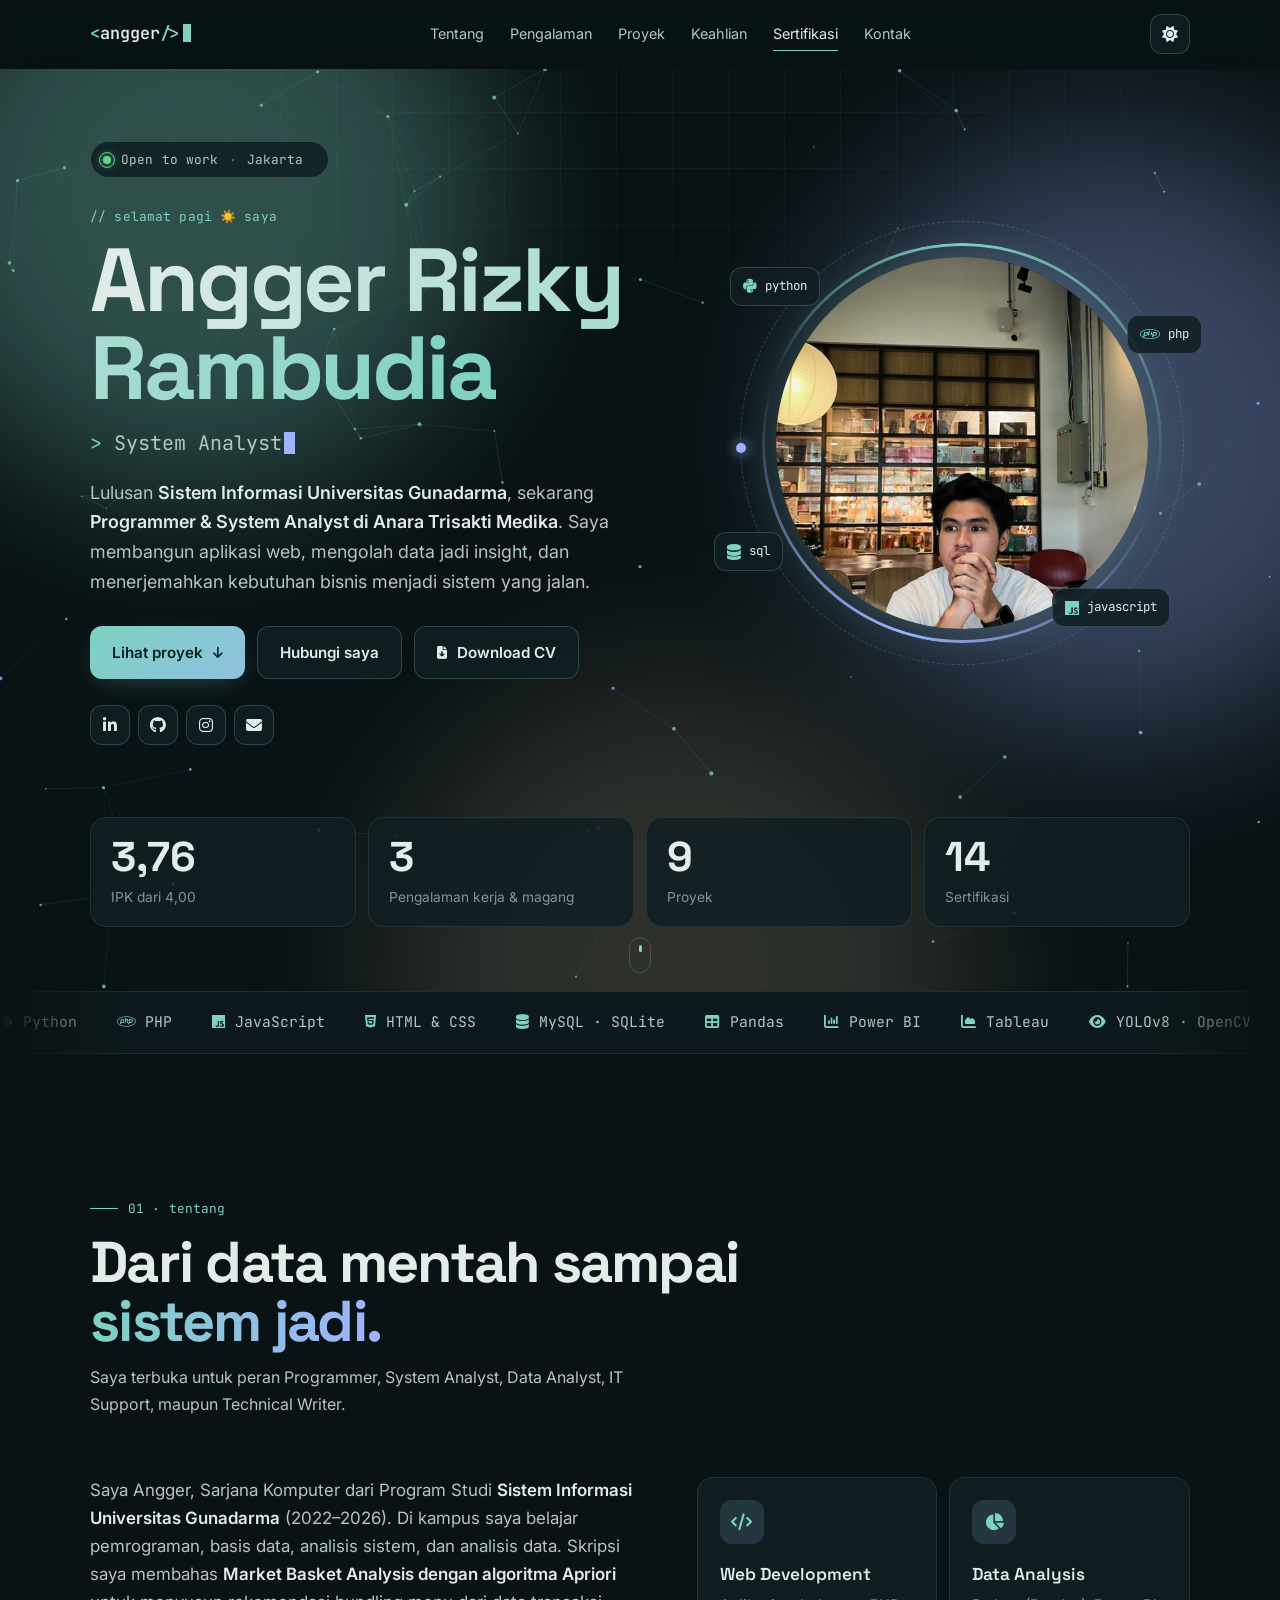
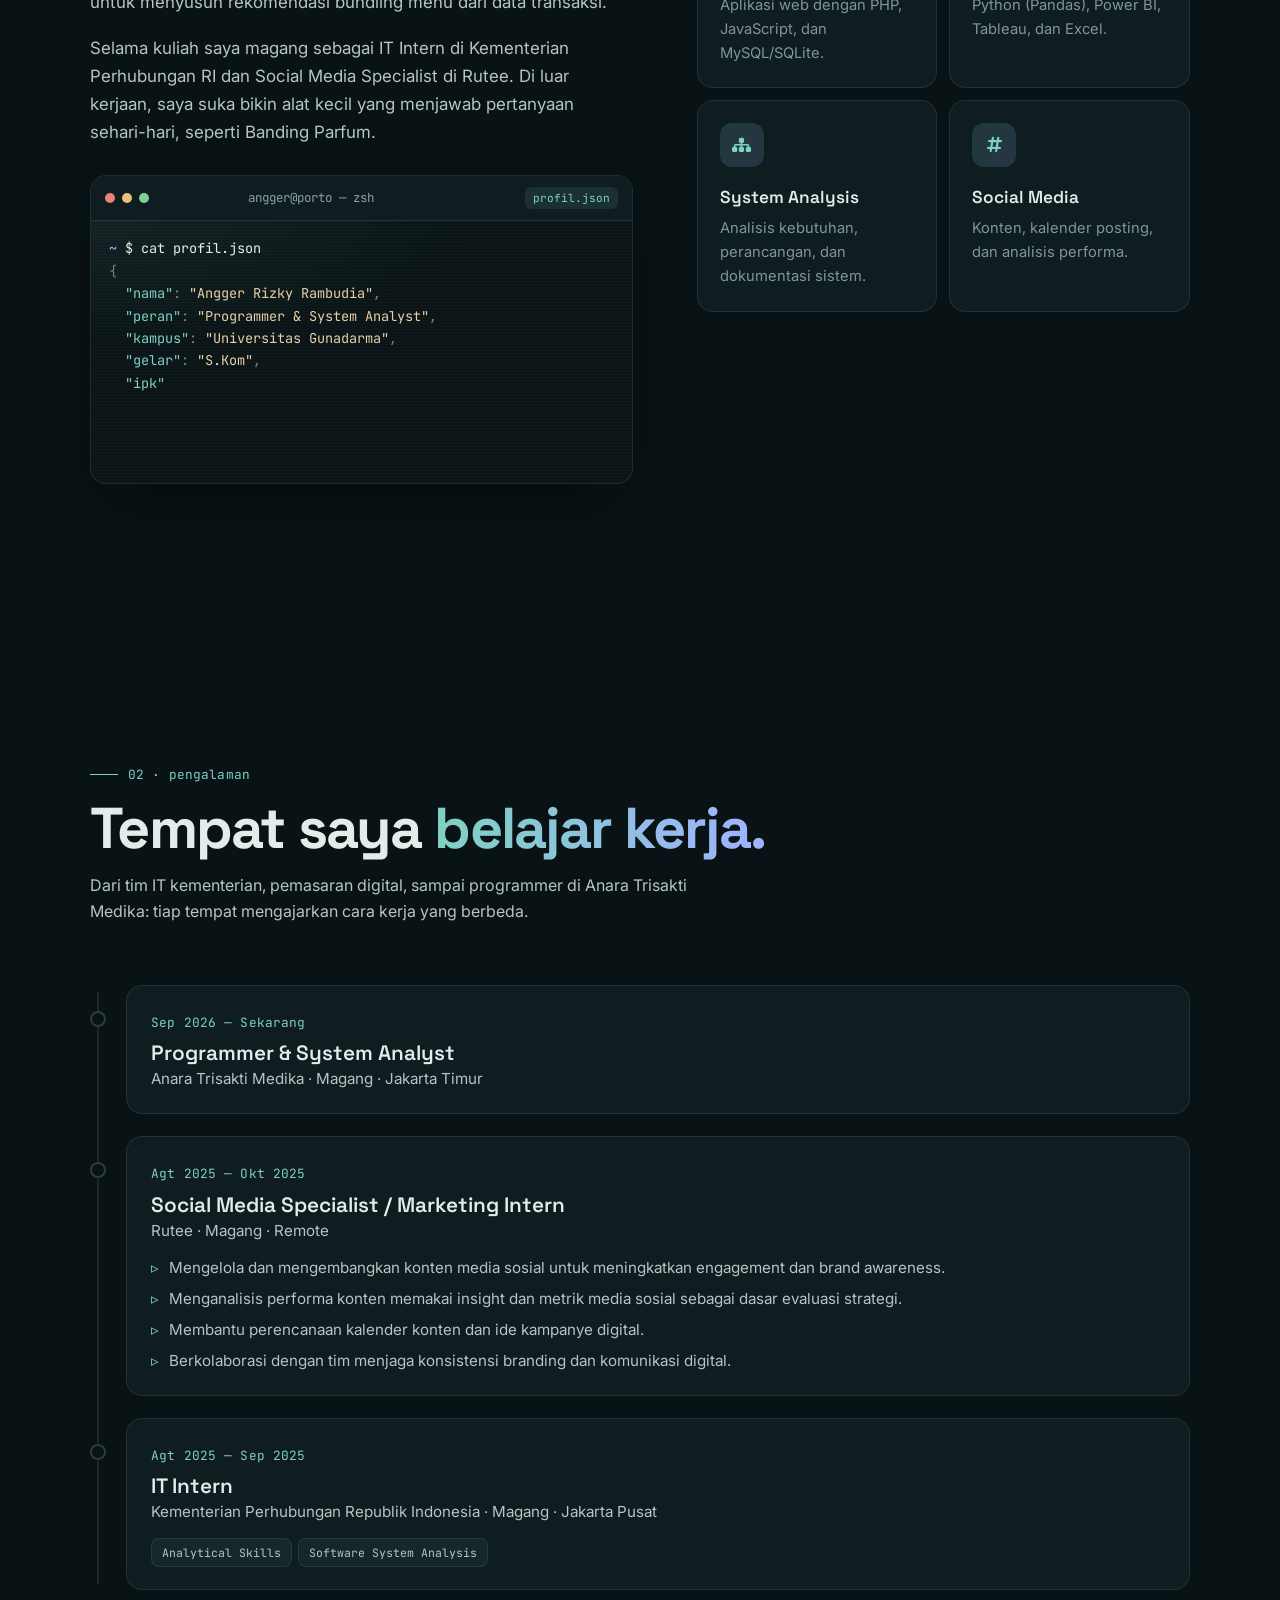
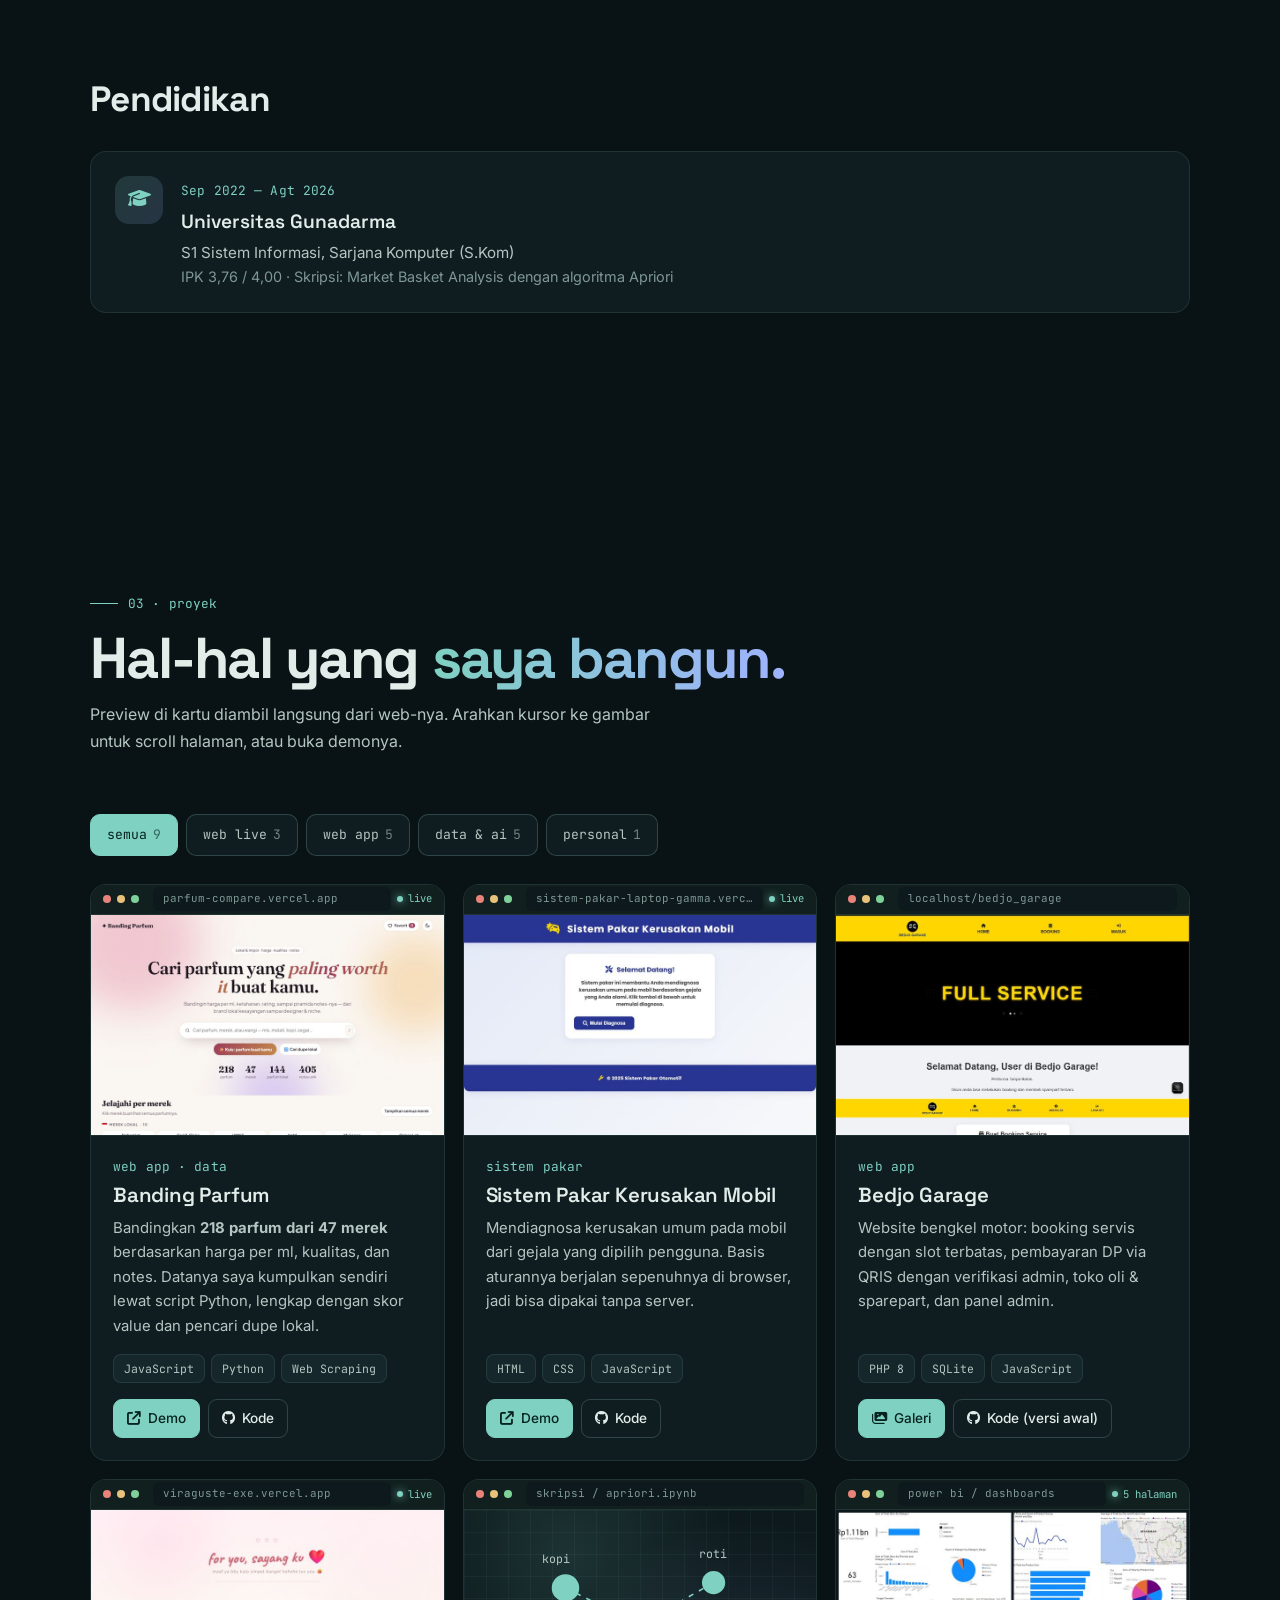
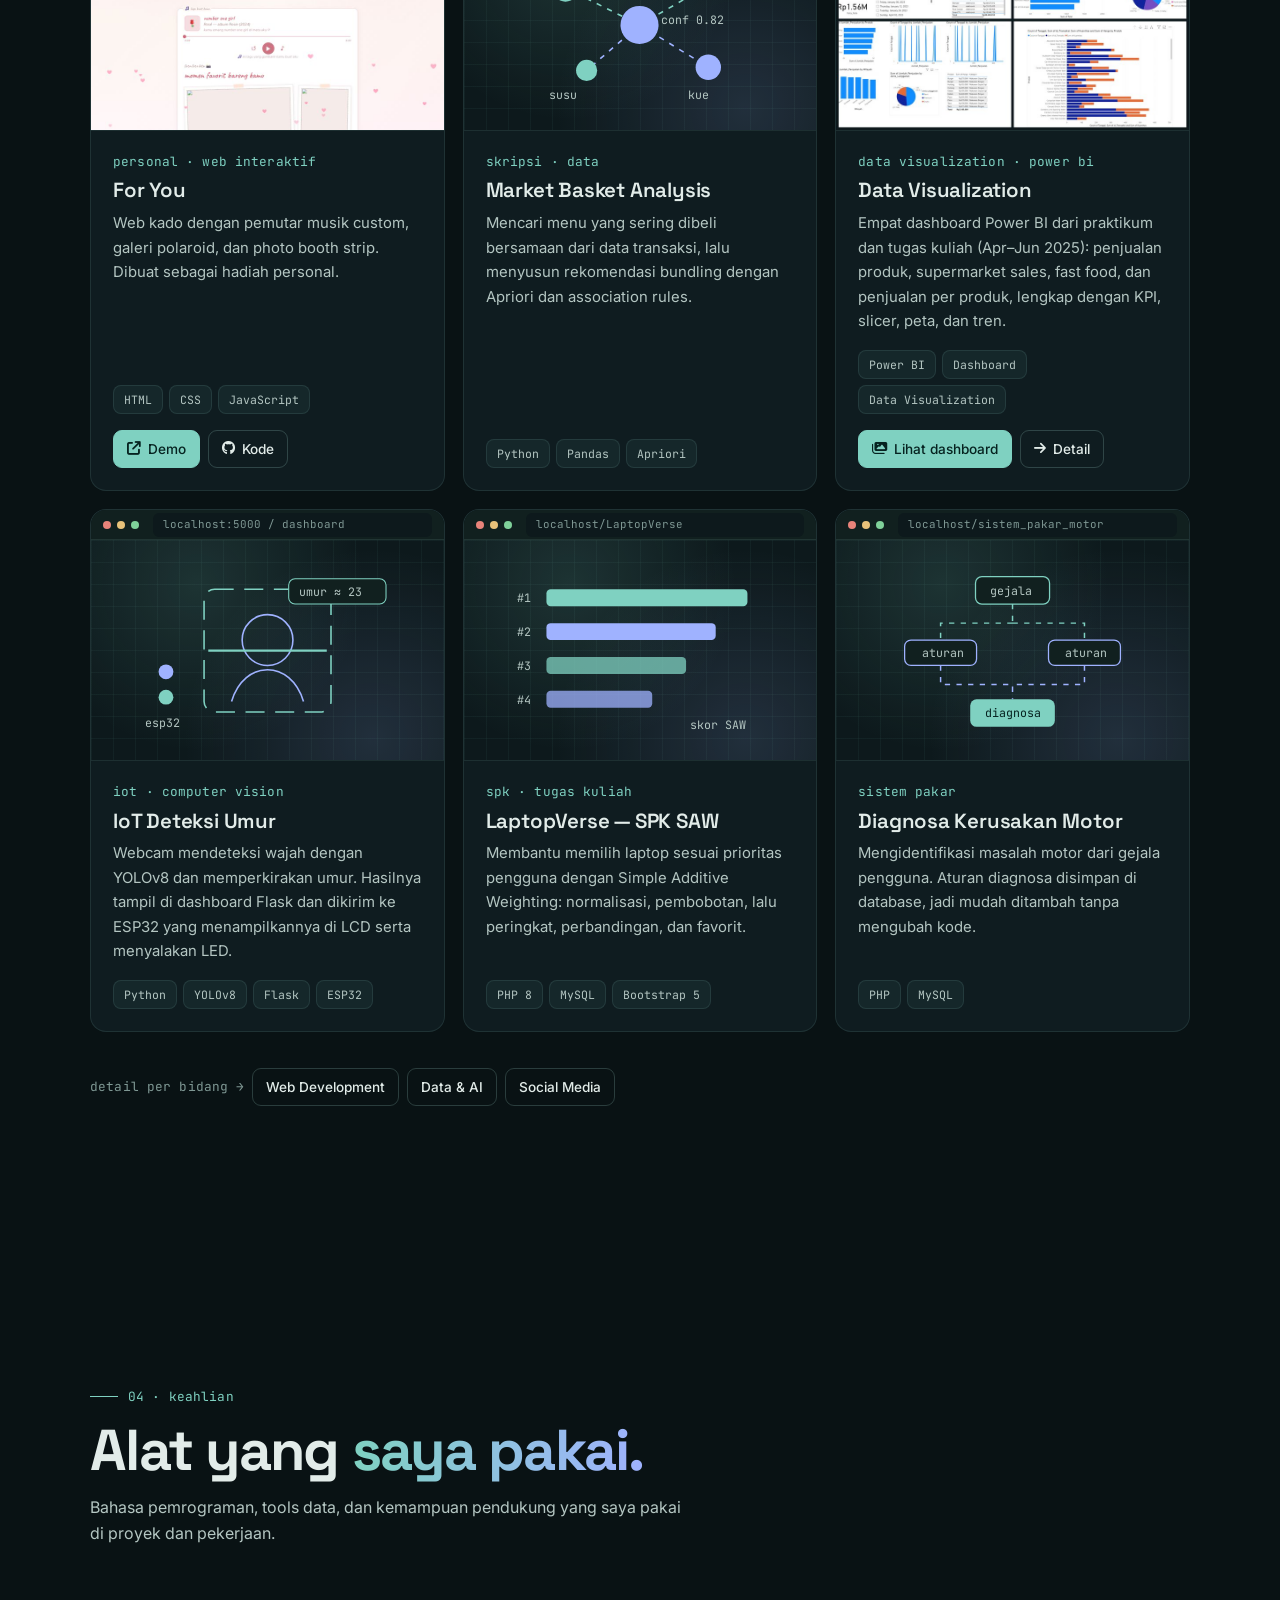
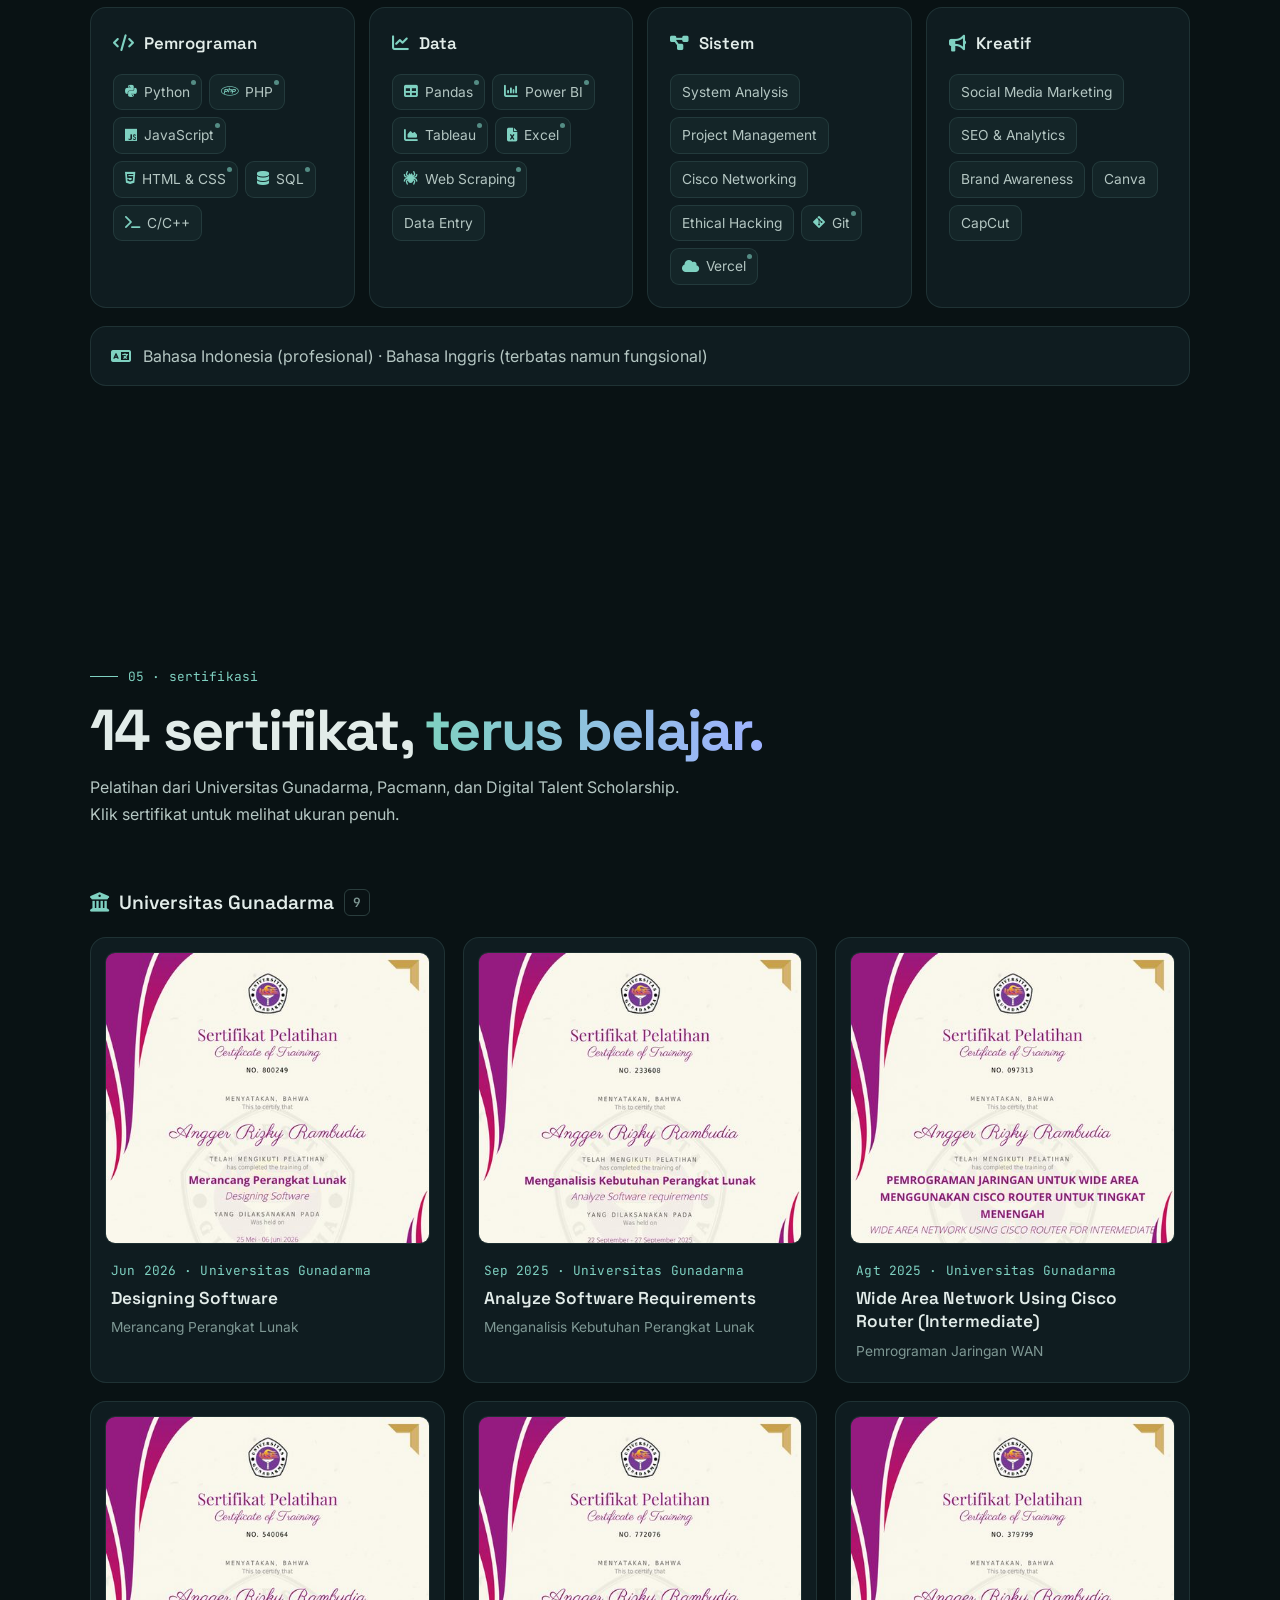
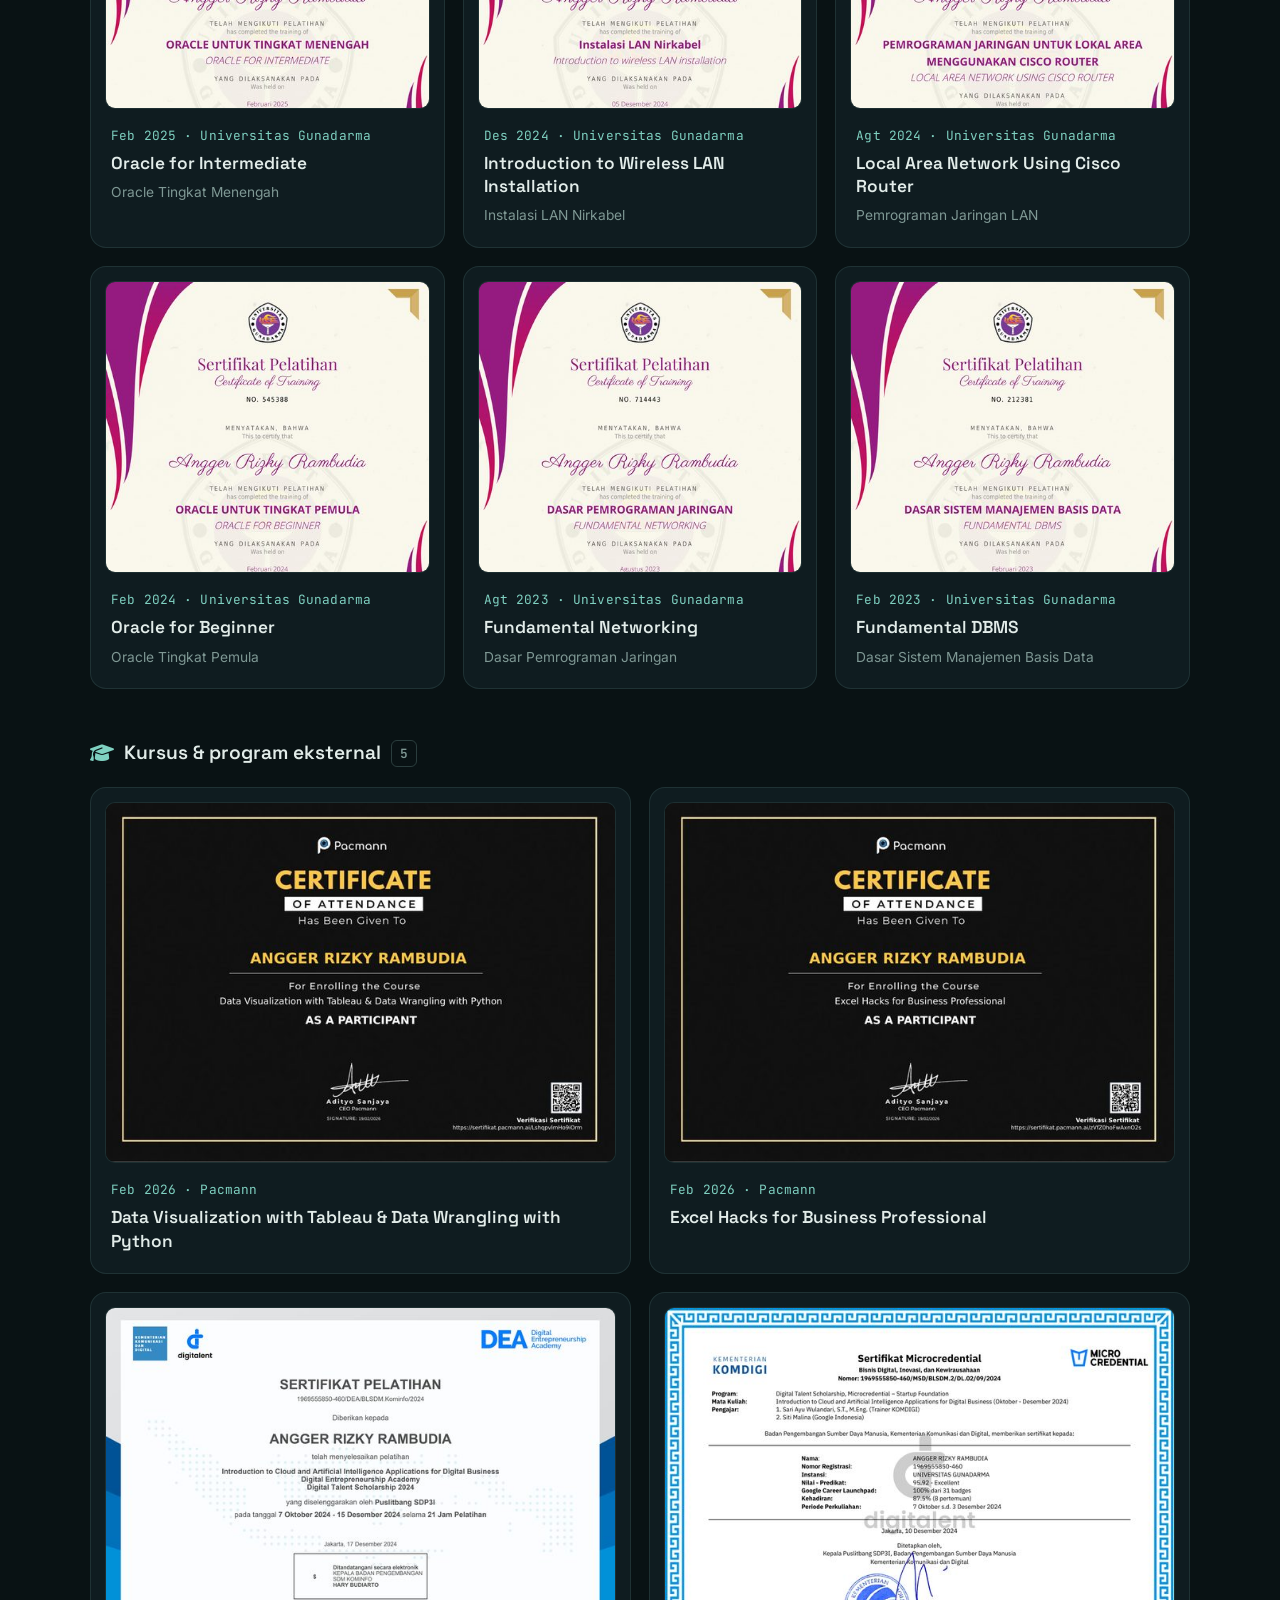
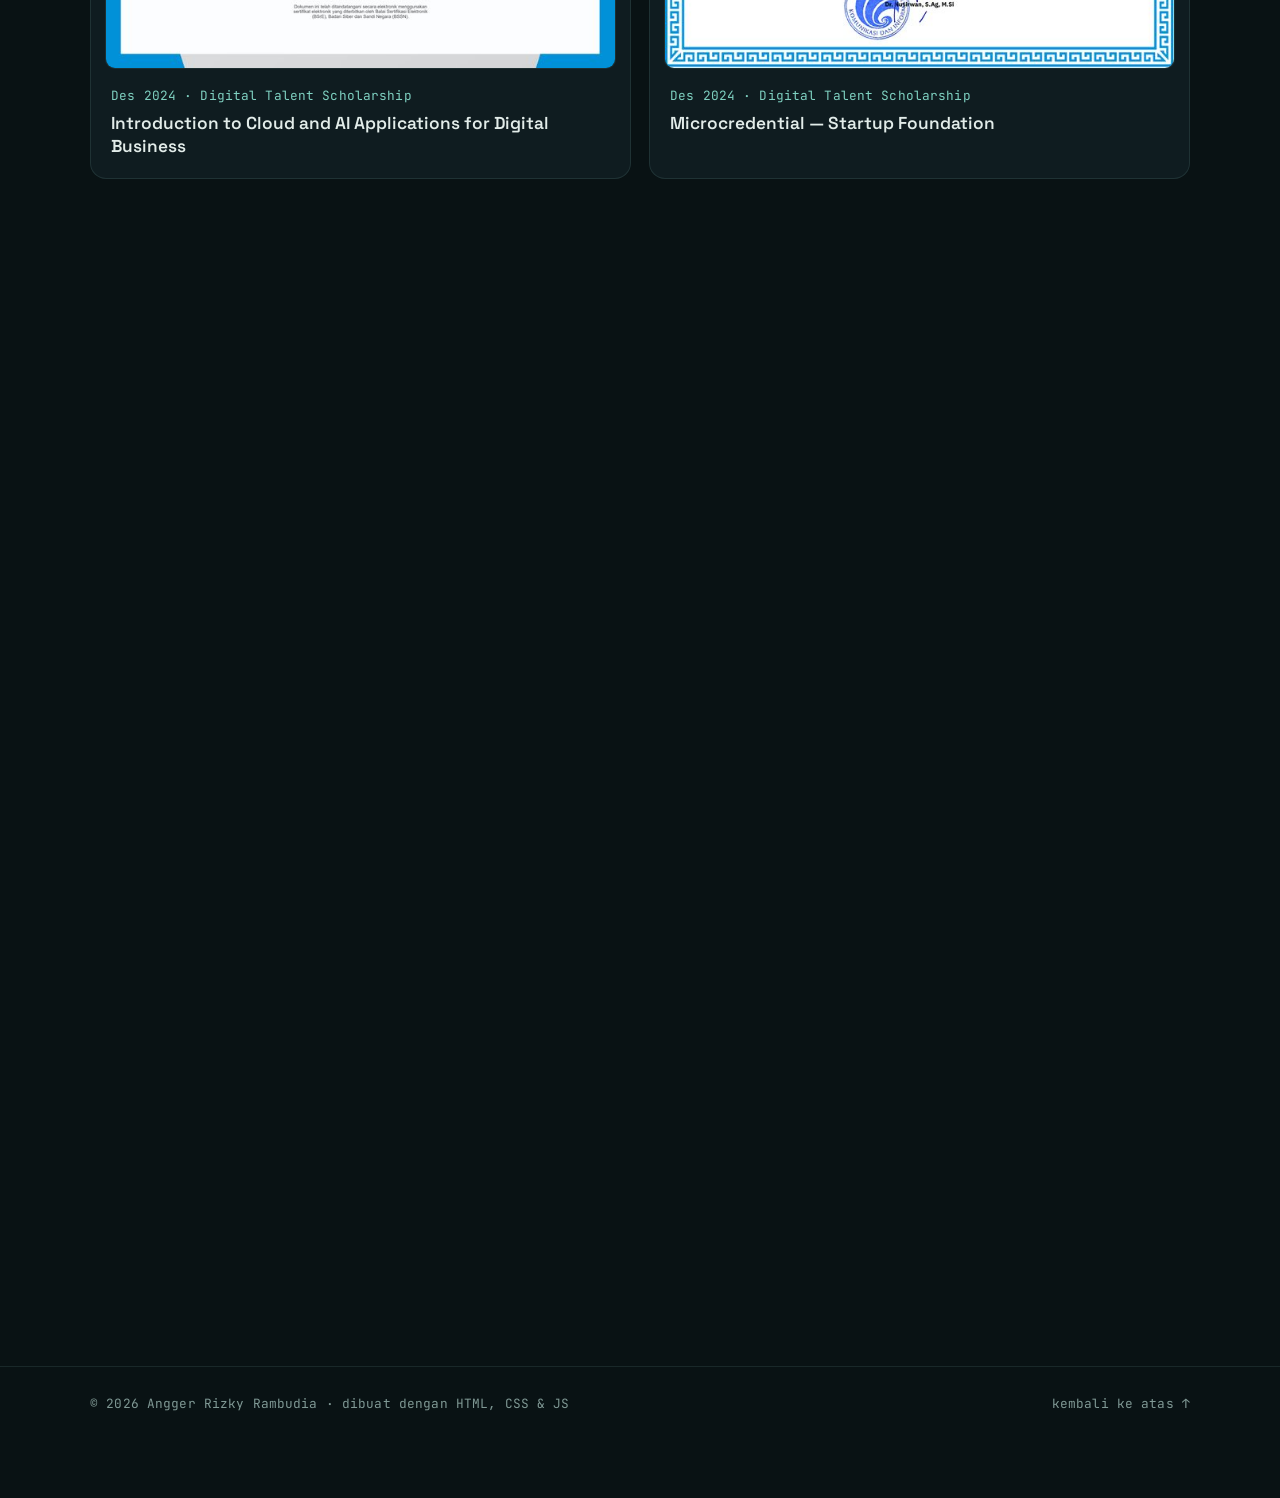
==== commit b625939d: "Terminal profil jadi gaya terminal gelap (JSON), hapus Starbucks dan SMA Co-Authored-By: Claude Opus" ====
--- a/index.html
+++ b/index.html
@@ -105,7 +105,7 @@
 
                 <div class="facts">
                     <div class="fact reveal"><span class="fact-num" data-count="3.76" data-decimals="2">3,76</span><span class="fact-label">IPK dari 4,00</span></div>
-                    <div class="fact reveal" style="--d:.08s"><span class="fact-num" data-count="4">4</span><span class="fact-label">Pengalaman kerja &amp; magang</span></div>
+                    <div class="fact reveal" style="--d:.08s"><span class="fact-num" data-count="3">3</span><span class="fact-label">Pengalaman kerja &amp; magang</span></div>
                     <div class="fact reveal" style="--d:.16s"><span class="fact-num" data-count="9">9</span><span class="fact-label">Proyek</span></div>
                     <div class="fact reveal" style="--d:.24s"><span class="fact-num" data-count="14">14</span><span class="fact-label">Sertifikasi</span></div>
                 </div>
@@ -149,15 +149,18 @@
                             <p>Selama kuliah saya magang sebagai IT Intern di Kementerian Perhubungan RI dan Social Media Specialist di Rutee. Di luar kerjaan, saya suka bikin alat kecil yang menjawab pertanyaan sehari-hari, seperti Banding Parfum.</p>
                         </div>
                         <div class="terminal glass" aria-label="Ringkasan profil">
-                            <div class="terminal-bar"><i></i><i></i><i></i><span>angger@porto: ~</span></div>
+                            <div class="terminal-bar"><i></i><i></i><i></i><span>angger@porto — zsh</span><em>profil.json</em></div>
                             <div class="terminal-body" id="term" data-lines='[
-                                ["p","$ "],["","whoami\n"],["k","nama"],["",":    "],["s","Angger Rizky Rambudia\n"],
-                                ["k","peran"],["",":   "],["s","Programmer & System Analyst\n"],
-                                ["k","kampus"],["",":  "],["s","Universitas Gunadarma (S.Kom)\n"],
-                                ["k","ipk"],["",":     "],["s","3.76 / 4.00\n"],
-                                ["k","lokasi"],["",":  "],["s","Jakarta, Indonesia\n"],
-                                ["k","status"],["",":  "],["s","open to work ✓\n"],
-                                ["p","$ "]
+                                ["p", "~ "],["c", "$ cat profil.json\n"],
+                                ["b", "{\n"],
+                                ["", "  "],["k", "\"nama\""],["b", ": "],["s", "\"Angger Rizky Rambudia\""],["b", ",\n"],
+                                ["", "  "],["k", "\"peran\""],["b", ": "],["s", "\"Programmer & System Analyst\""],["b", ",\n"],
+                                ["", "  "],["k", "\"kampus\""],["b", ": "],["s", "\"Universitas Gunadarma\""],["b", ",\n"],
+                                ["", "  "],["k", "\"gelar\""],["b", ": "],["s", "\"S.Kom\""],["b", ",\n"],
+                                ["", "  "],["k", "\"ipk\""],["b", ": "],["n", "3.76"],["b", ",\n"],
+                                ["", "  "],["k", "\"lokasi\""],["b", ": "],["s", "\"Jakarta, Indonesia\""],["b", ",\n"],
+                                ["", "  "],["k", "\"open_to_work\""],["b", ": "],["t", "true"],["b", "\n}\n"],
+                                ["p", "~ "],["c", "$ "]
                             ]'></div>
                         </div>
                     </div>
@@ -177,7 +180,7 @@
                 <div class="section-head reveal">
                     <span class="eyebrow mono">02 · pengalaman</span>
                     <h2 data-scramble>Tempat saya <span class="hl">belajar kerja.</span></h2>
-                    <p>Dari dapur Starbucks sampai tim IT kementerian, tiap tempat mengajarkan cara kerja yang berbeda.</p>
+                    <p>Dari tim IT kementerian, pemasaran digital, sampai programmer di Anara Trisakti Medika: tiap tempat mengajarkan cara kerja yang berbeda.</p>
                 </div>
 
                 <div class="timeline">
@@ -211,22 +214,11 @@
                             <div class="tags"><span>Analytical Skills</span><span>Software System Analysis</span></div>
                         </div>
                     </li>
-                    <li class="tl-item reveal">
-                        <div class="tl-card glass">
-                            <span class="tl-meta mono">Agt 2022 — Nov 2022</span>
-                            <h3>Kitchen Staff</h3>
-                            <p class="tl-org">Starbucks · Paruh waktu · Jakarta Timur</p>
-                            <ul>
-                                <li>Menyiapkan makanan sesuai standar kualitas dan kebersihan, serta mengelola inventaris bahan di dapur.</li>
-                                <li>Bekerja sama dengan tim barista untuk memenuhi pesanan pelanggan dengan cepat.</li>
-                            </ul>
-                        </div>
-                    </li>
                     </ol>
                 </div>
 
                 <h3 class="subhead reveal">Pendidikan</h3>
-                <div class="edu-grid">
+                <div class="edu-grid single">
                     <div class="edu glass reveal">
                         <i class="fas fa-graduation-cap"></i>
                         <div>
@@ -234,14 +226,6 @@
                             <h3>Universitas Gunadarma</h3>
                             <p>S1 Sistem Informasi, Sarjana Komputer (S.Kom)</p>
                             <p class="muted">IPK 3,76 / 4,00 · Skripsi: Market Basket Analysis dengan algoritma Apriori</p>
-                        </div>
-                    </div>
-                    <div class="edu glass reveal" style="--d:.08s">
-                        <i class="fas fa-school"></i>
-                        <div>
-                            <span class="mono">SMA</span>
-                            <h3>SMA Negeri 91 Jakarta</h3>
-                            <p>Ilmu Pengetahuan Sosial (IPS)</p>
                         </div>
                     </div>
                 </div>
--- a/style.css
+++ b/style.css
@@ -1233,8 +1233,8 @@
 a.status:hover { border-color: #5fd68a; color: var(--text); transform: translateY(-2px); }
 .status .dot, .status .dot::after { background-color: #5fd68a; border-color: #5fd68a; }
 .status .dot::after { background: none; }
-.status .dot { box-shadow: 0 0 10px #5fd68a; animation: blink 1.6s ease-in-out infinite; }
-@keyframes blink { 50% { opacity: .45; } }
+.status .dot { box-shadow: 0 0 10px #5fd68a; animation: dotBlink 1.6s ease-in-out infinite; }
+@keyframes dotBlink { 50% { opacity: .45; } }
 .status-sep { opacity: .5; }
 .status-arrow { font-size: .7rem; opacity: 0; width: 0; transform: translateX(-4px); transition: opacity .25s, width .25s, transform .25s; }
 a.status:hover .status-arrow { opacity: 1; width: .8em; transform: none; }
@@ -1295,3 +1295,37 @@
     .chip-float { animation: none; }
     .orbit { animation: none; }
 }
+
+/* ===== Terminal: selalu gelap seperti terminal sungguhan (juga di mode terang) ===== */
+.terminal.glass {
+    --t-bg: #0b1517; --t-bar: #0f1d20; --t-line: rgba(127, 209, 193, 0.14);
+    background: var(--t-bg);
+    border-color: var(--t-line);
+    box-shadow: 0 24px 60px -28px rgba(0, 0, 0, 0.6);
+    color-scheme: dark;
+}
+.terminal .terminal-bar { background: var(--t-bar); border-bottom-color: var(--t-line); color: #7d9692; }
+.terminal .terminal-bar span { flex: 1; text-align: center; margin: 0 0 0 -52px; color: #8aa39f; }
+.terminal .terminal-bar em { font-style: normal; font-size: 0.7rem; padding: 2px 8px; border-radius: 6px; background: rgba(127, 209, 193, 0.1); color: #7fd1c1; }
+.terminal .terminal-body {
+    position: relative;
+    min-height: 262px; line-height: 1.65;
+    color: #c9d7d4;
+    background:
+        repeating-linear-gradient(0deg, rgba(255, 255, 255, 0.018) 0 1px, transparent 1px 3px),
+        radial-gradient(120% 80% at 0% 0%, rgba(127, 209, 193, 0.07), transparent 60%);
+}
+.terminal-body .p { color: #9fb2ff; }
+.terminal-body .c { color: #e6efed; }
+.terminal-body .b { color: #6f8a86; }
+.terminal-body .k { color: #7fd1c1; }
+.terminal-body .s { color: #e8cfa9; }
+.terminal-body .n { color: #f0a6c8; }
+.terminal-body .t { color: #9fe39a; }
+.terminal-body .cur { display: inline-block; width: 0.6em; height: 1.1em; vertical-align: -0.18em; background: #7fd1c1; animation: blink 1s steps(1) infinite; }
+@media (max-width: 640px) {
+    .terminal { font-size: 0.76rem; }
+    .terminal .terminal-body { padding: 14px 14px 16px; min-height: 236px; }
+    .terminal .terminal-bar span { margin-left: -40px; }
+}
+.edu-grid.single { grid-template-columns: minmax(0, 1fr); }
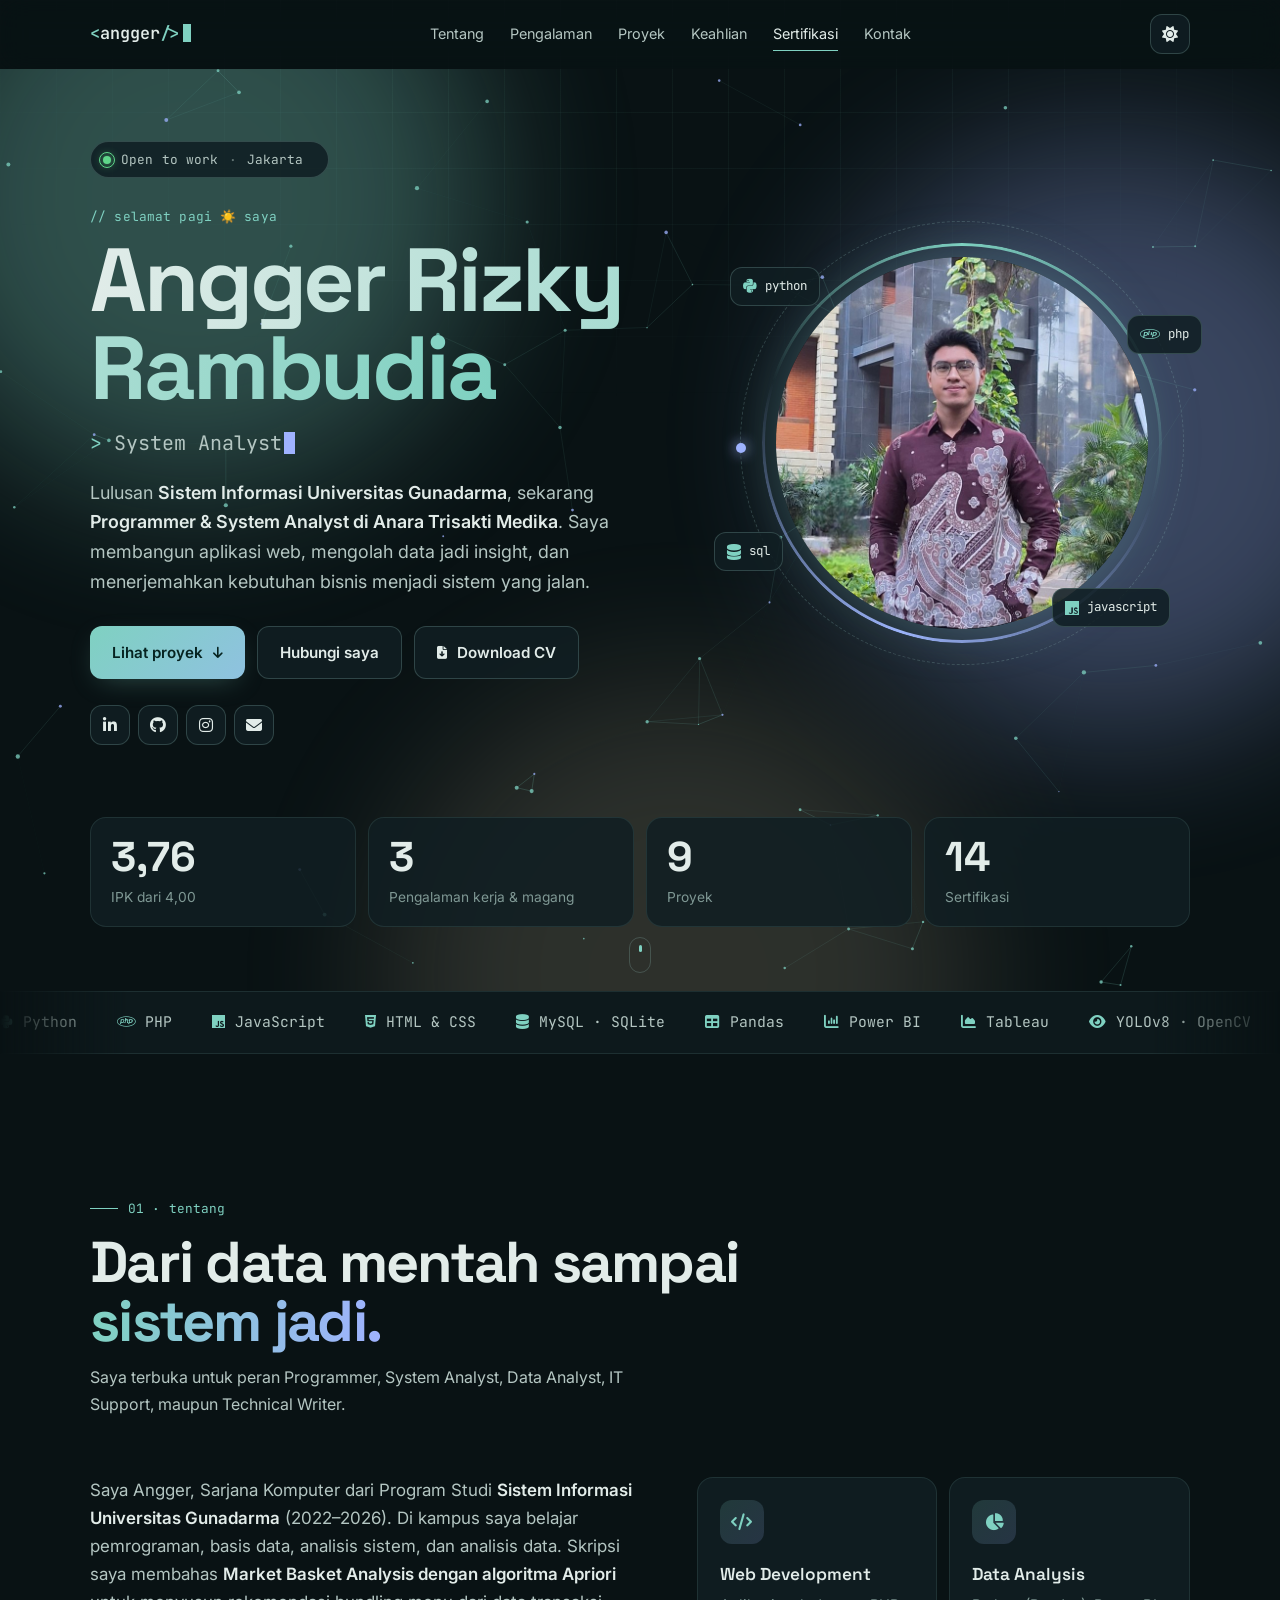
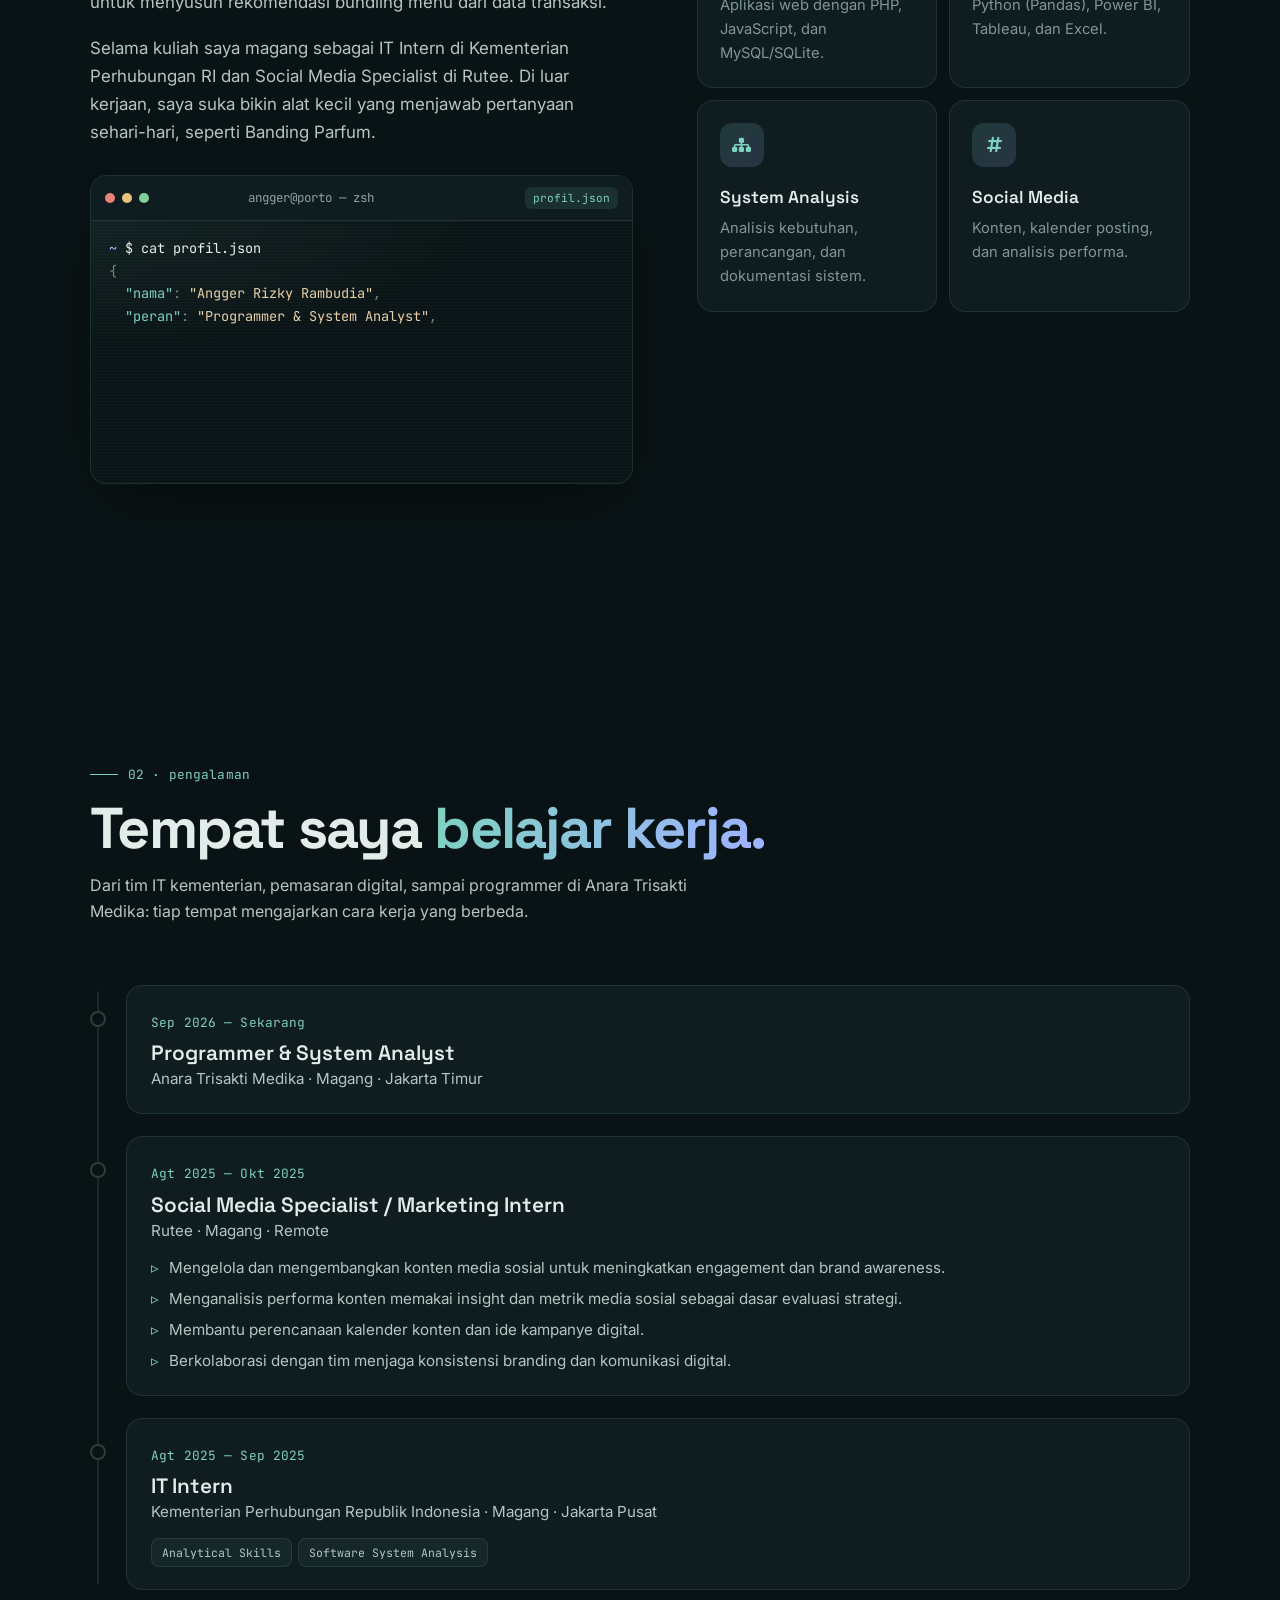
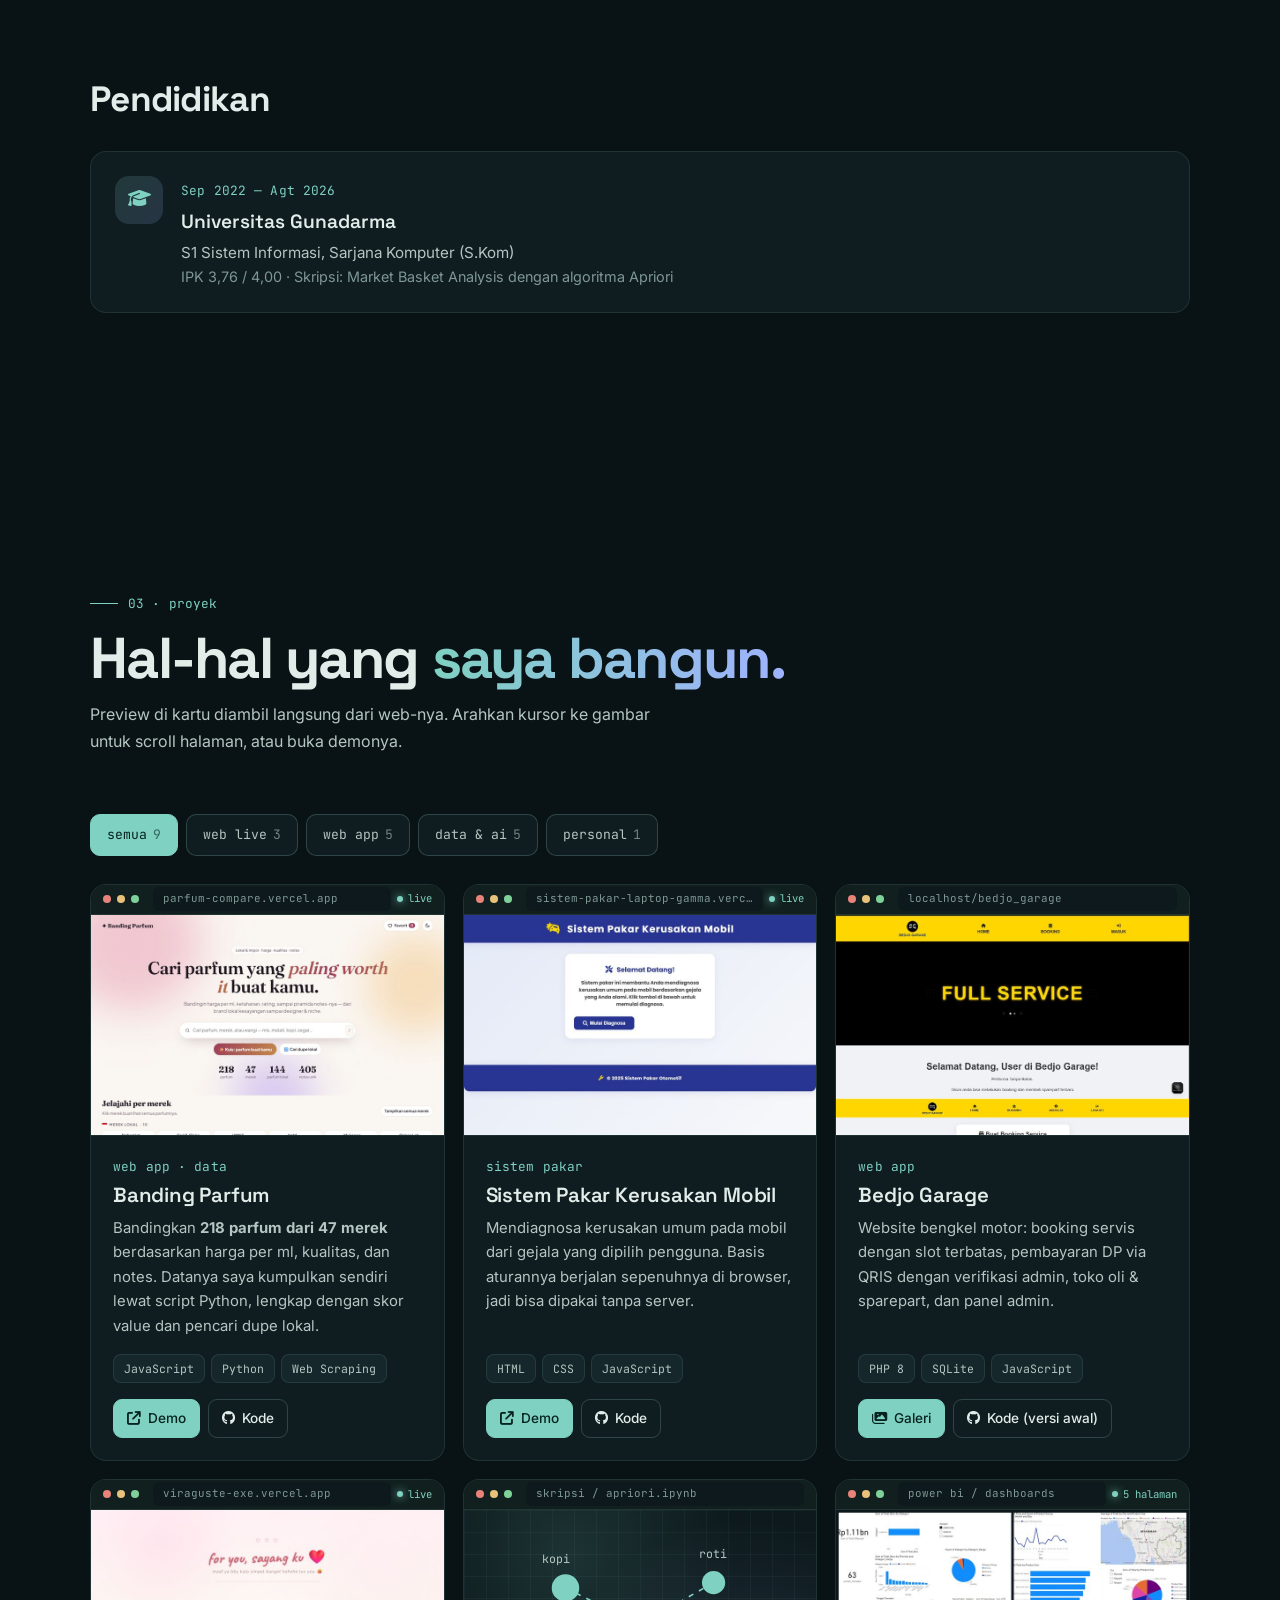
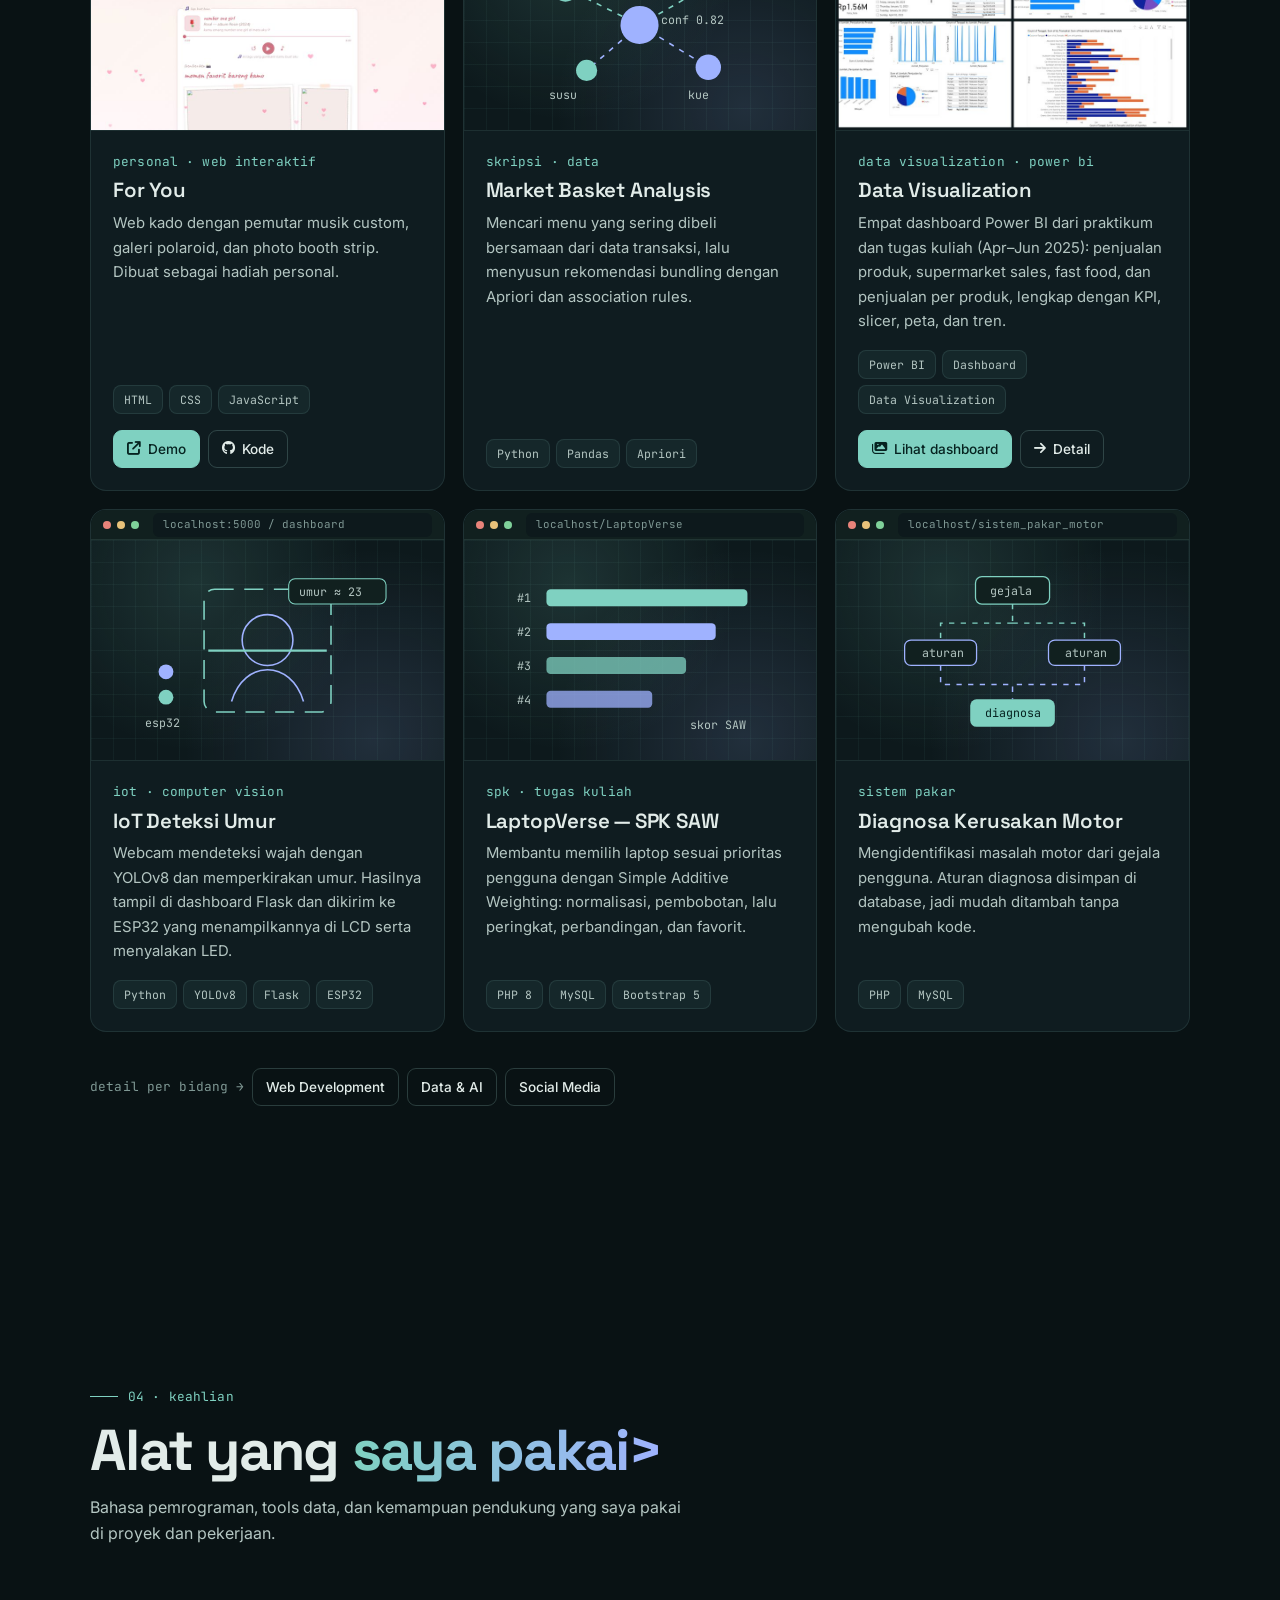
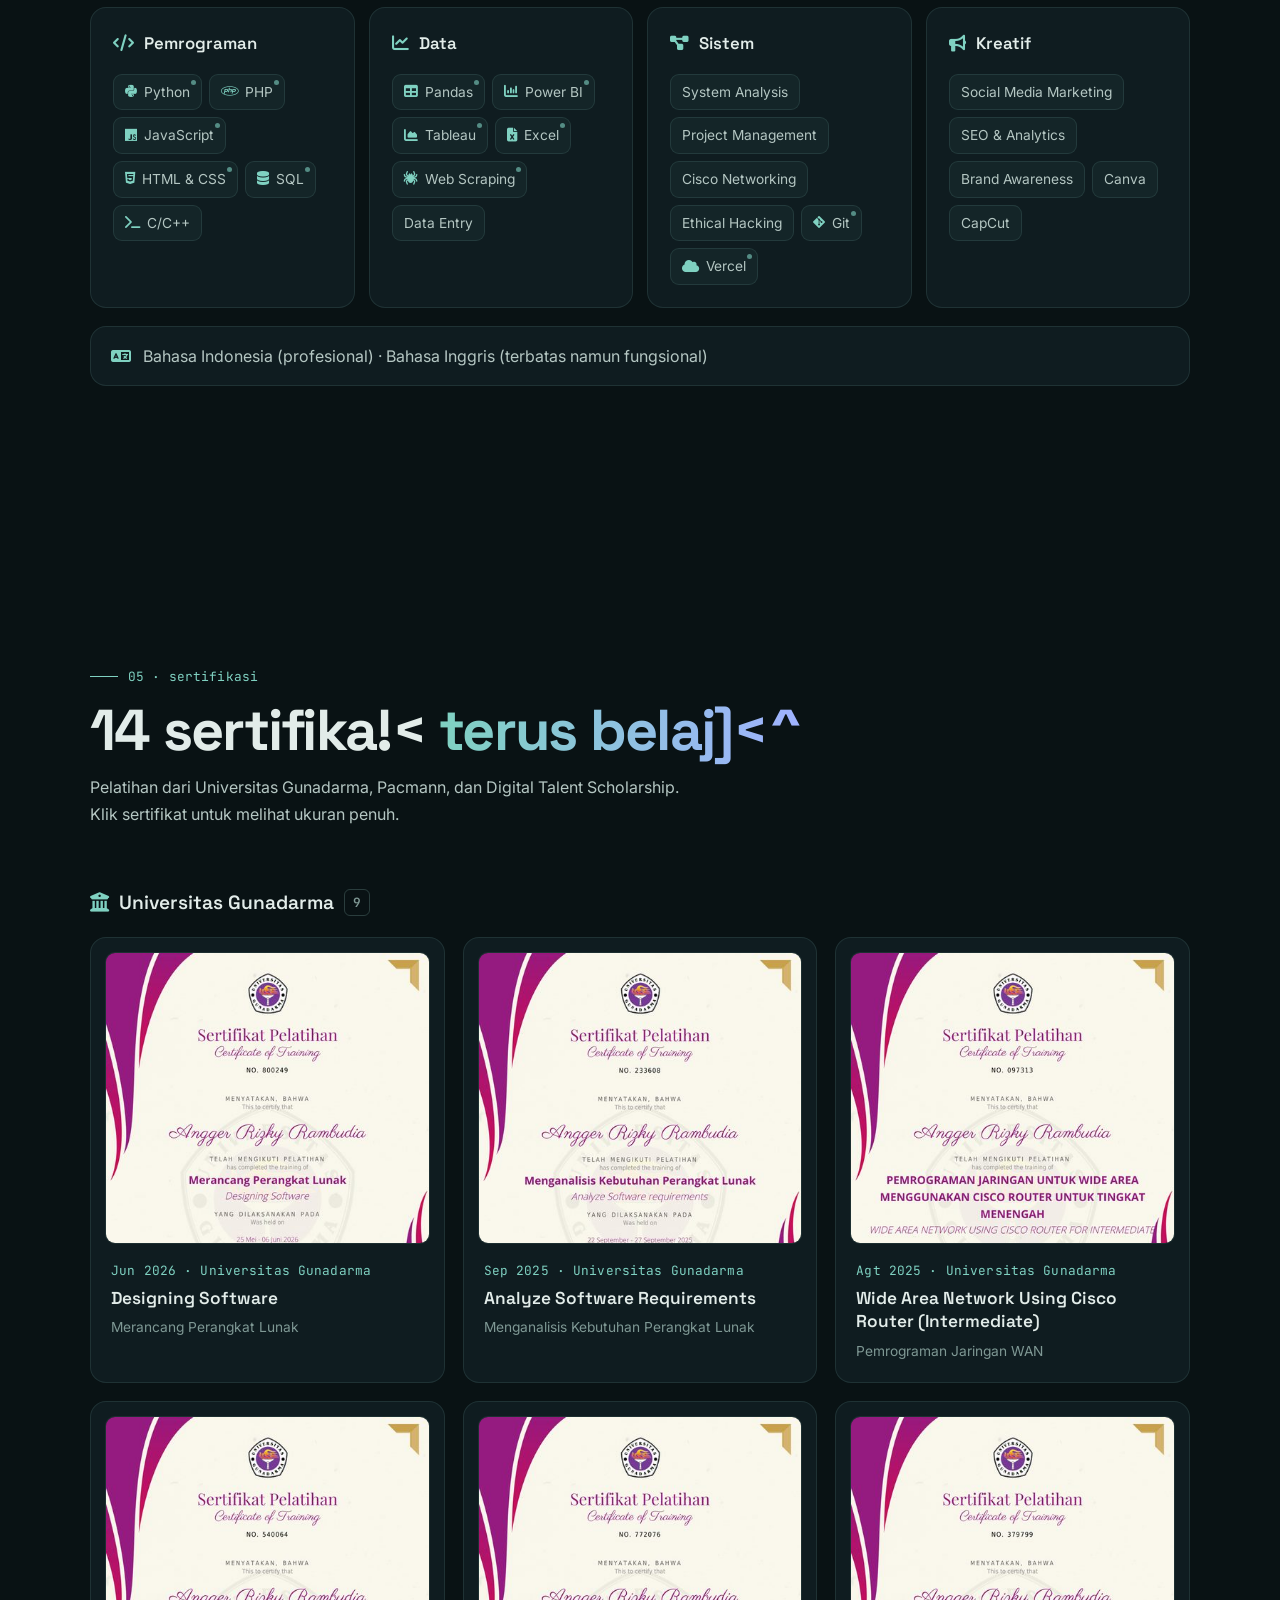
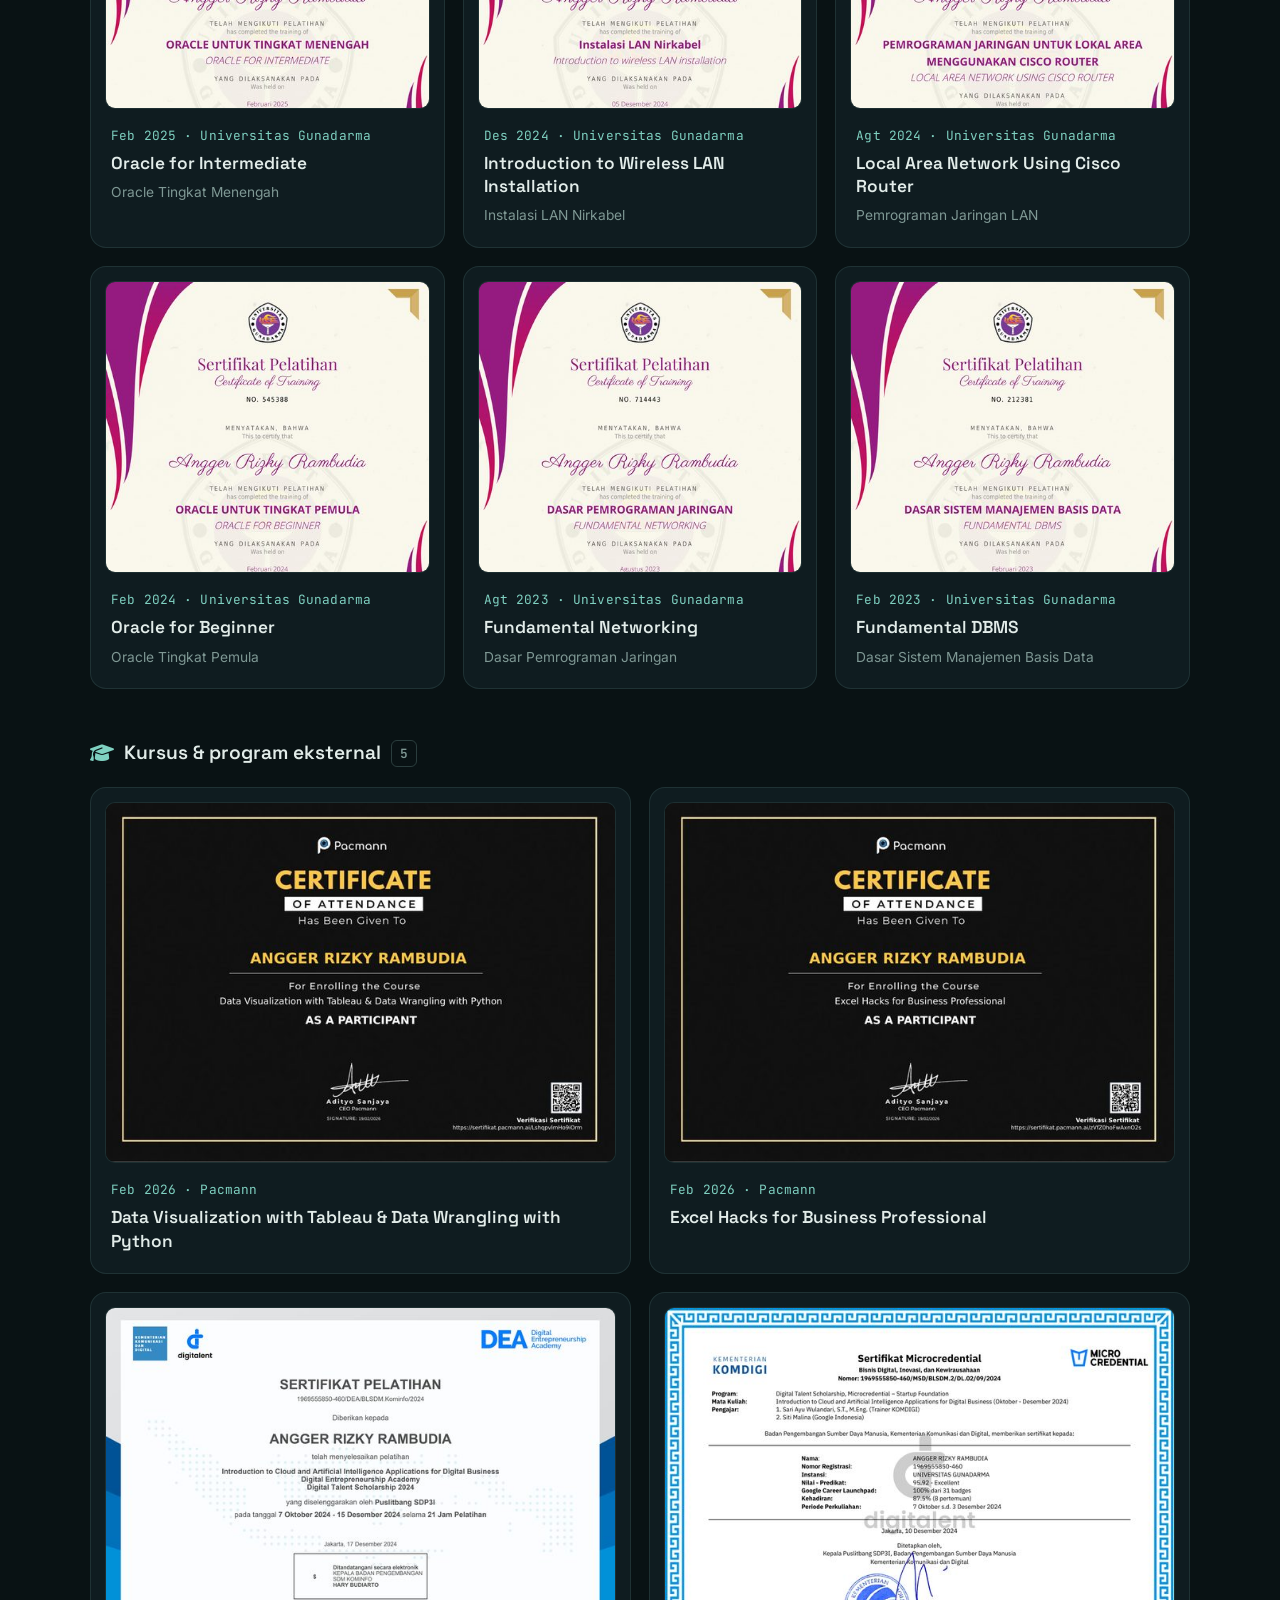
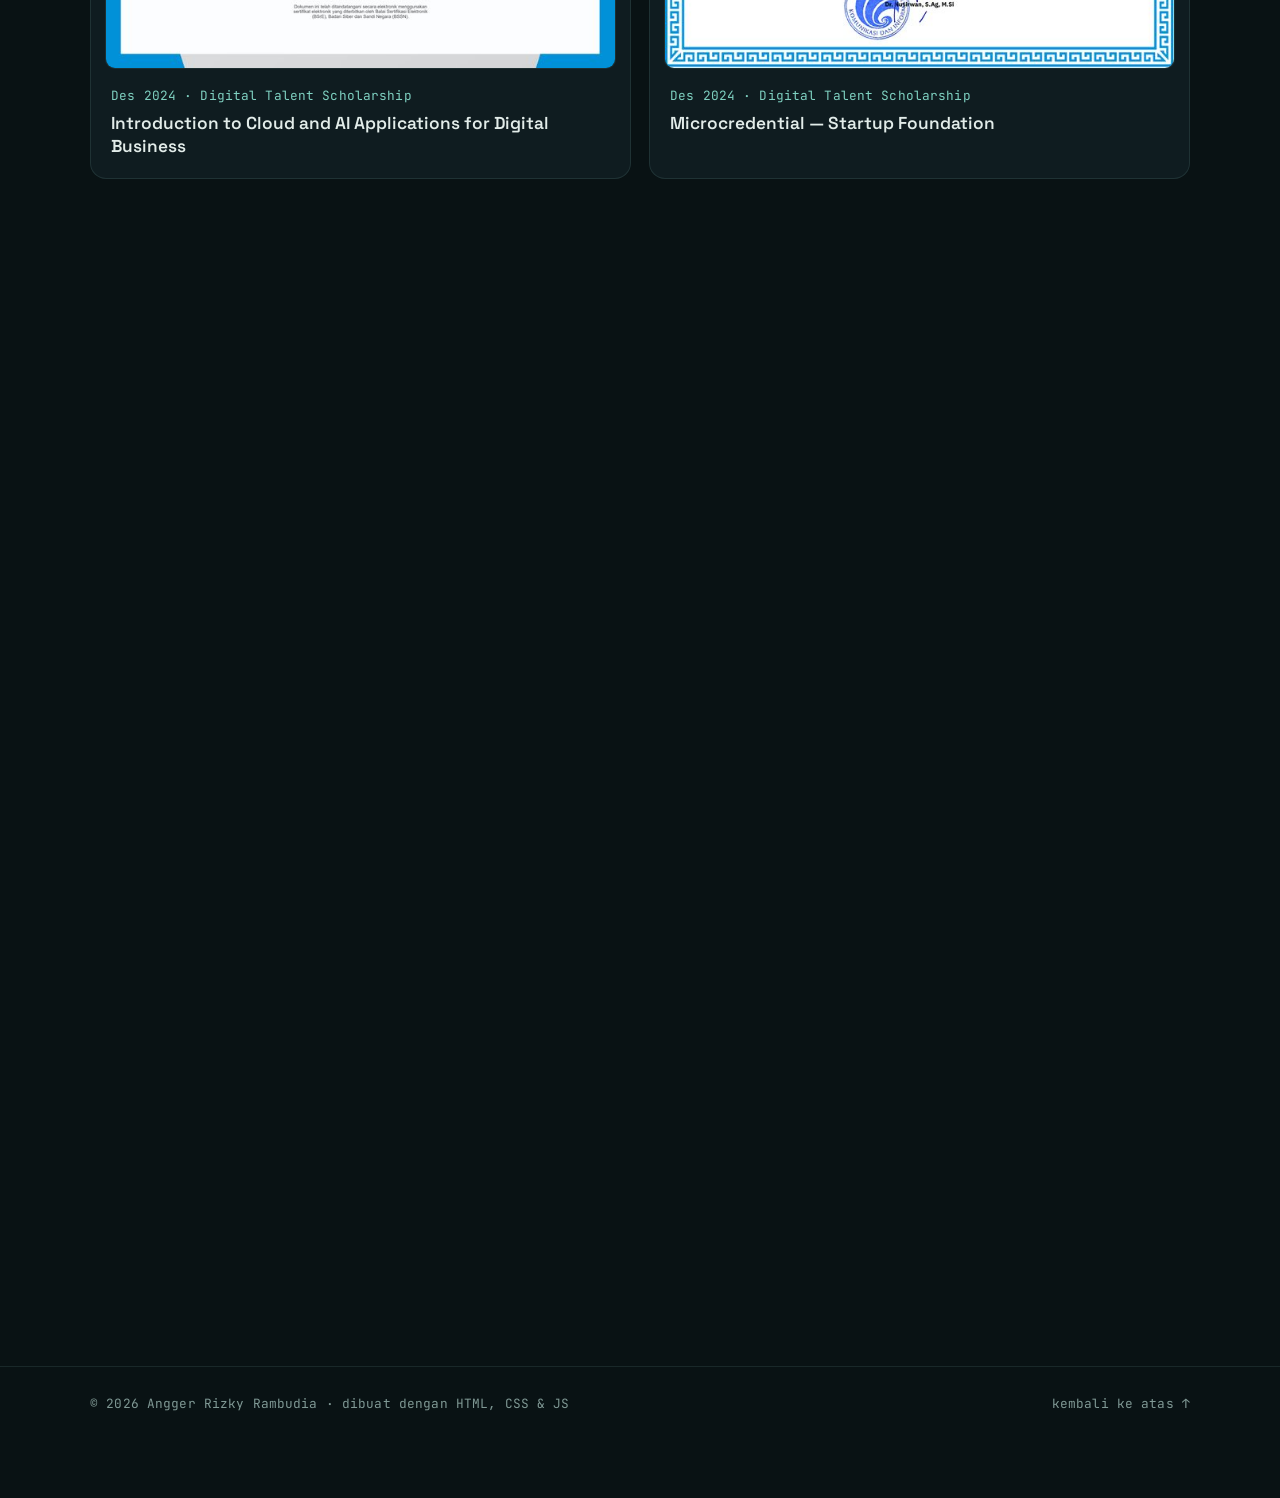
==== commit 4032ed56: "Ganti foto profil Co-Authored-By: Claude Opus 5.5 <noreply@anthropic.com>" ====
--- a/index.html
+++ b/index.html
@@ -7,7 +7,7 @@
     <meta name="description" content="Portofolio Angger Rizky Rambudia, lulusan Sistem Informasi Universitas Gunadarma (IPK 3,76). Programmer & System Analyst: web development, analisis data, dan analisis sistem.">
     <meta property="og:title" content="Angger Rizky Rambudia — Programmer & System Analyst">
     <meta property="og:description" content="Lulusan Sistem Informasi Universitas Gunadarma. Web development, analisis data, dan analisis sistem.">
-    <meta property="og:image" content="https://porto-angger.vercel.app/fotoprofil.jpeg">
+    <meta property="og:image" content="https://porto-angger.vercel.app/foto-profil.jpg">
     <meta property="og:url" content="https://porto-angger.vercel.app/">
     <meta name="theme-color" content="#091214">
     <link rel="icon" href="data:image/svg+xml,%3Csvg xmlns='http://www.w3.org/2000/svg' viewBox='0 0 64 64'%3E%3Crect width='64' height='64' rx='16' fill='%23091214'/%3E%3Ctext x='50%25' y='56%25' text-anchor='middle' dominant-baseline='middle' font-family='monospace' font-weight='700' font-size='30' fill='%237fd1c1'%3E%3C/%3E%3C/text%3E%3C/svg%3E">
@@ -95,7 +95,7 @@
                     <div class="hero-visual" aria-hidden="false">
                         <div class="orbit" aria-hidden="true"></div>
                         <div class="ring" aria-hidden="true"></div>
-                        <div class="photo"><img src="fotoprofil.jpeg" alt="Foto Angger Rizky Rambudia" width="540" height="720"></div>
+                        <div class="photo"><img src="foto-profil.jpg" alt="Foto Angger Rizky Rambudia" width="760" height="760"></div>
                         <span class="chip-float c1" aria-hidden="true"><i class="fab fa-python"></i> python</span>
                         <span class="chip-float c2" aria-hidden="true"><i class="fab fa-php"></i> php</span>
                         <span class="chip-float c3" aria-hidden="true"><i class="fas fa-database"></i> sql</span>
--- a/style.css
+++ b/style.css
@@ -388,7 +388,7 @@
     background: var(--bg-2);
     box-shadow: 0 0 60px -10px var(--glow);
 }
-.photo img { width: 100%; height: 100%; object-fit: cover; object-position: 50% 30%; }
+.photo img { width: 100%; height: 100%; object-fit: cover; object-position: 50% 50%; }
 
 .chip-float {
     position: absolute;
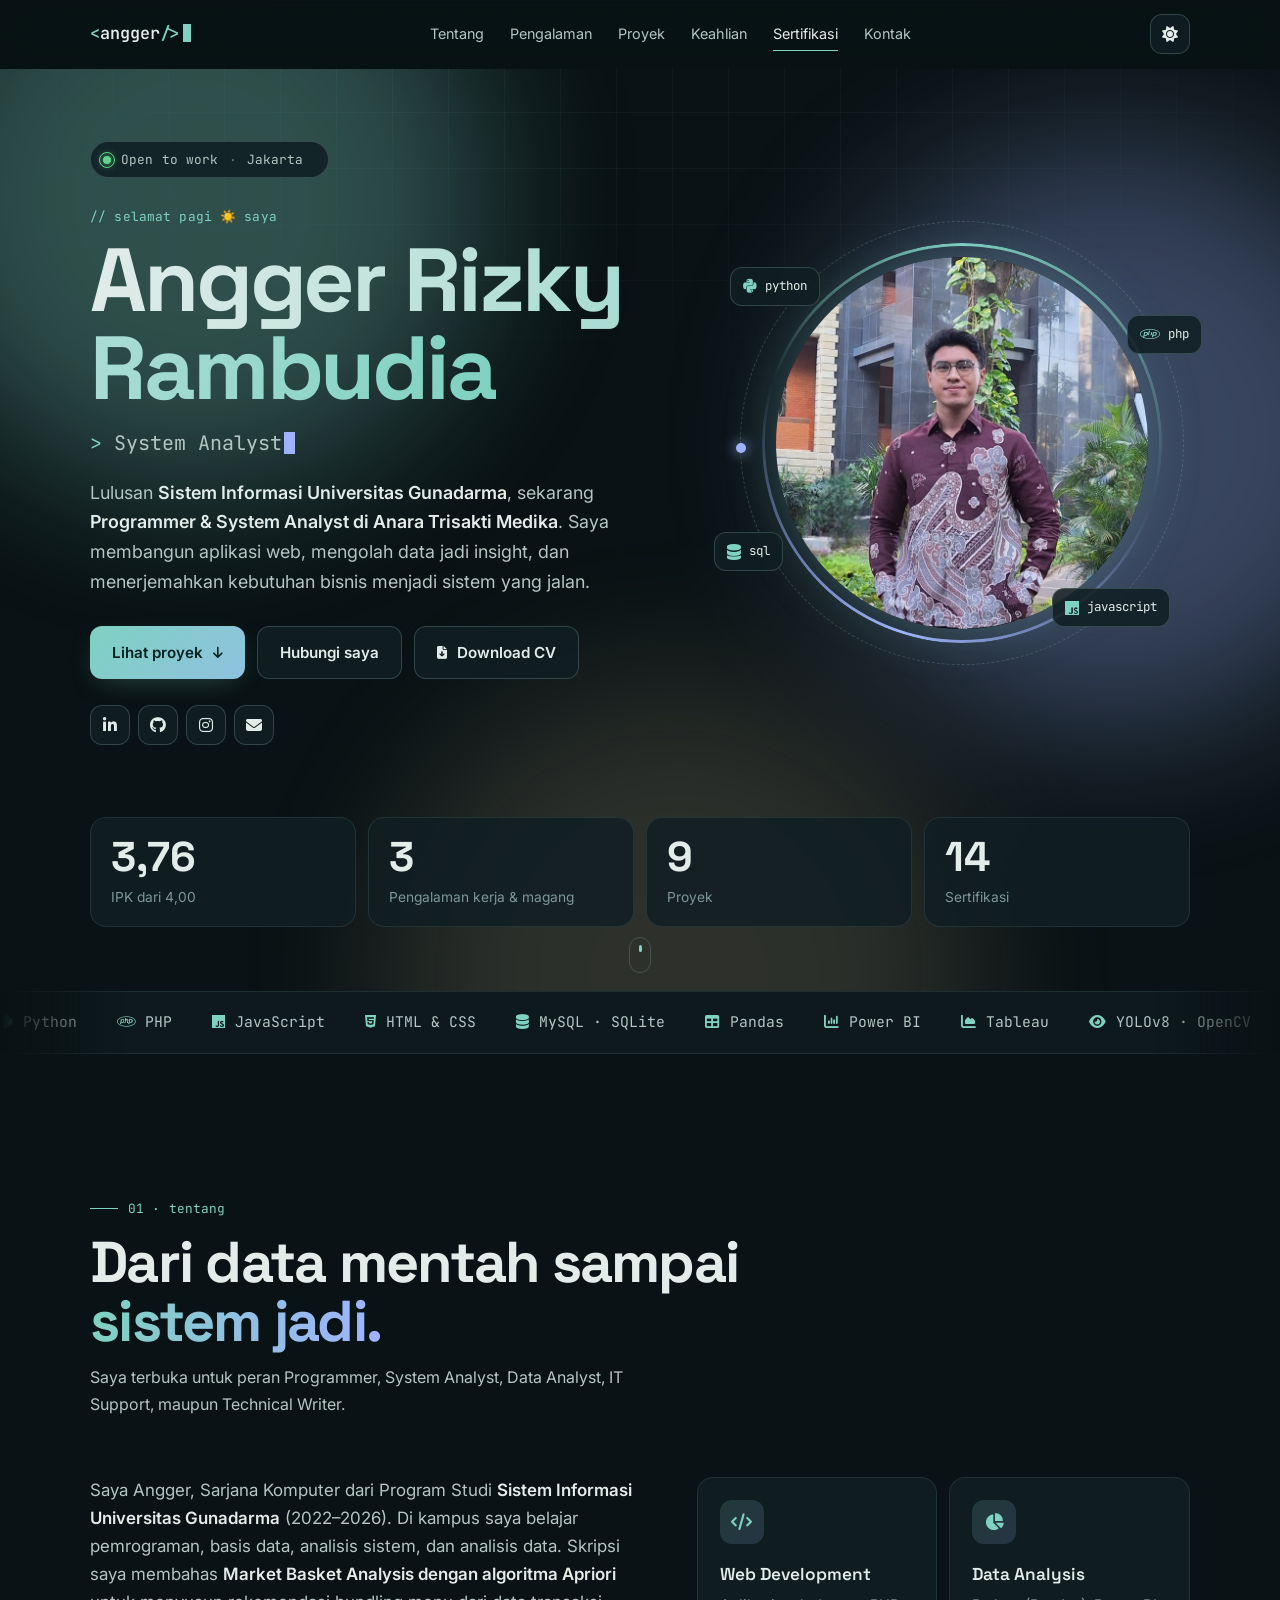
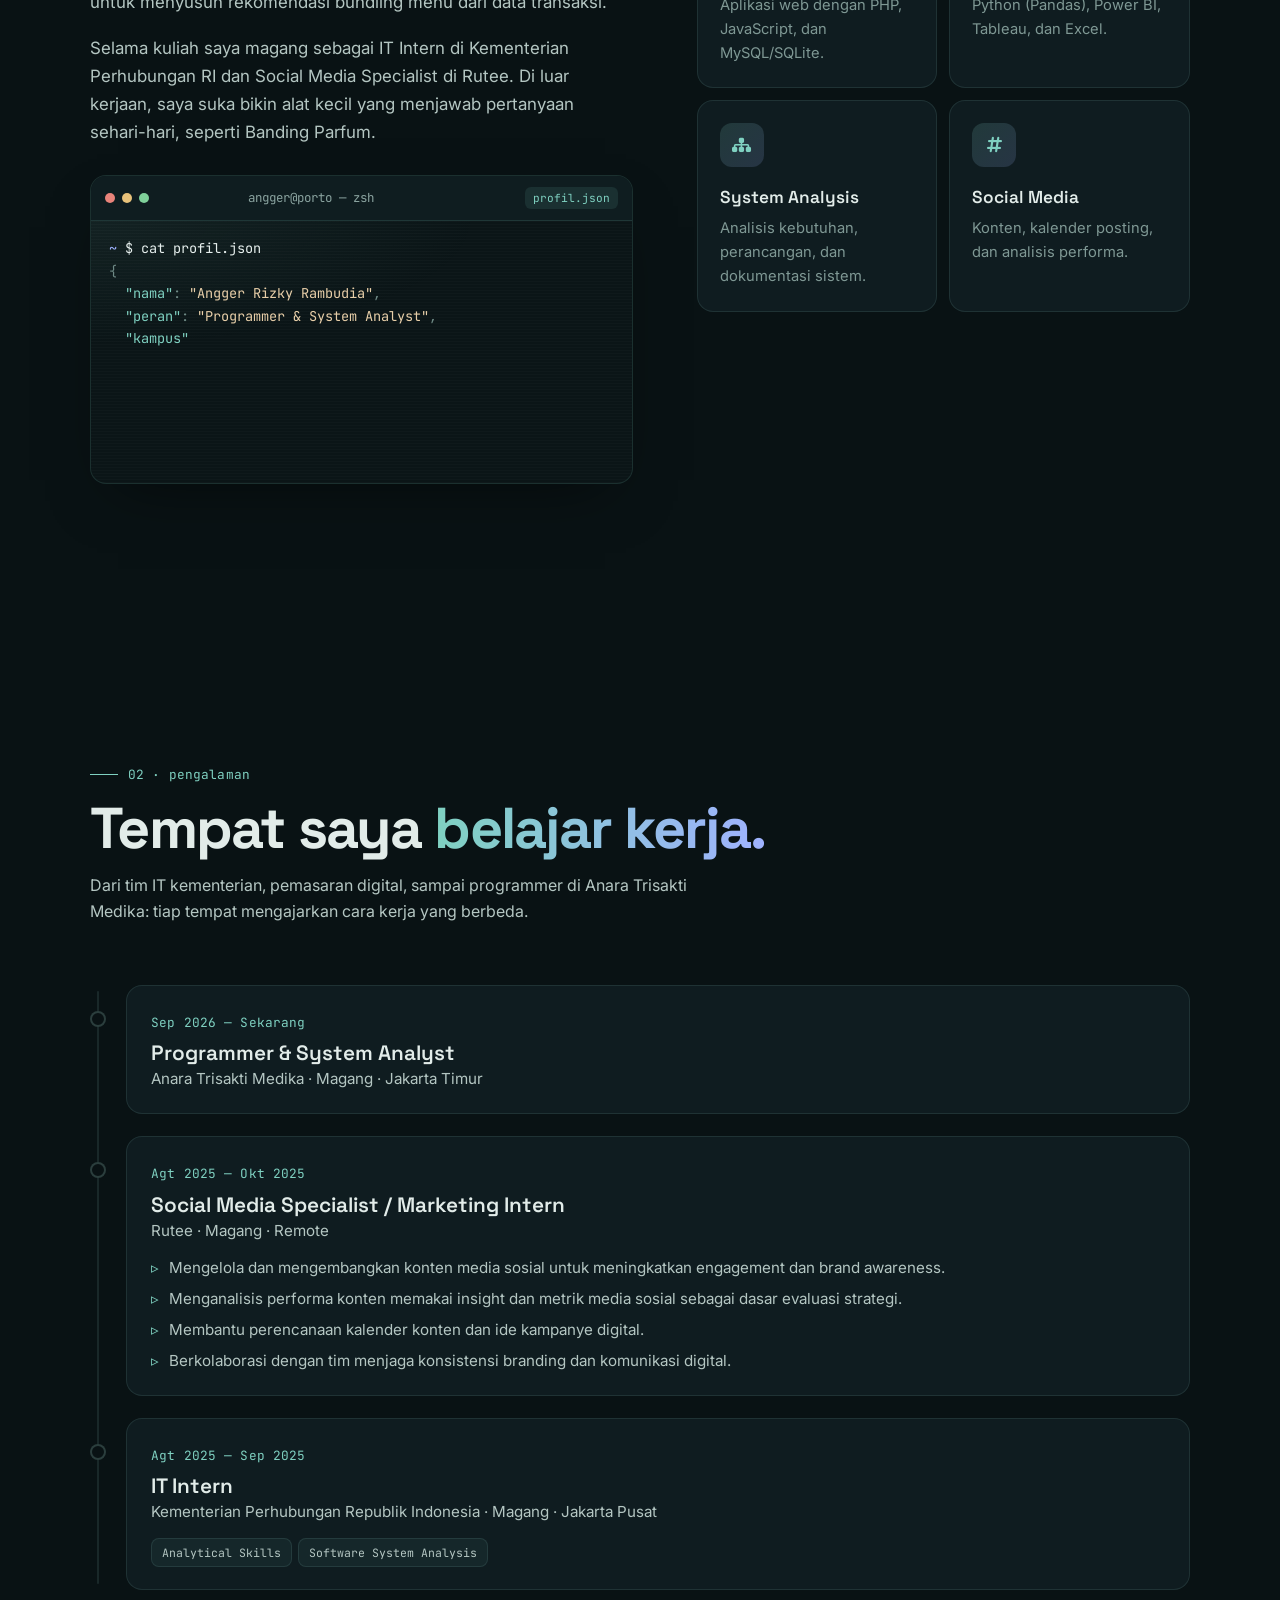
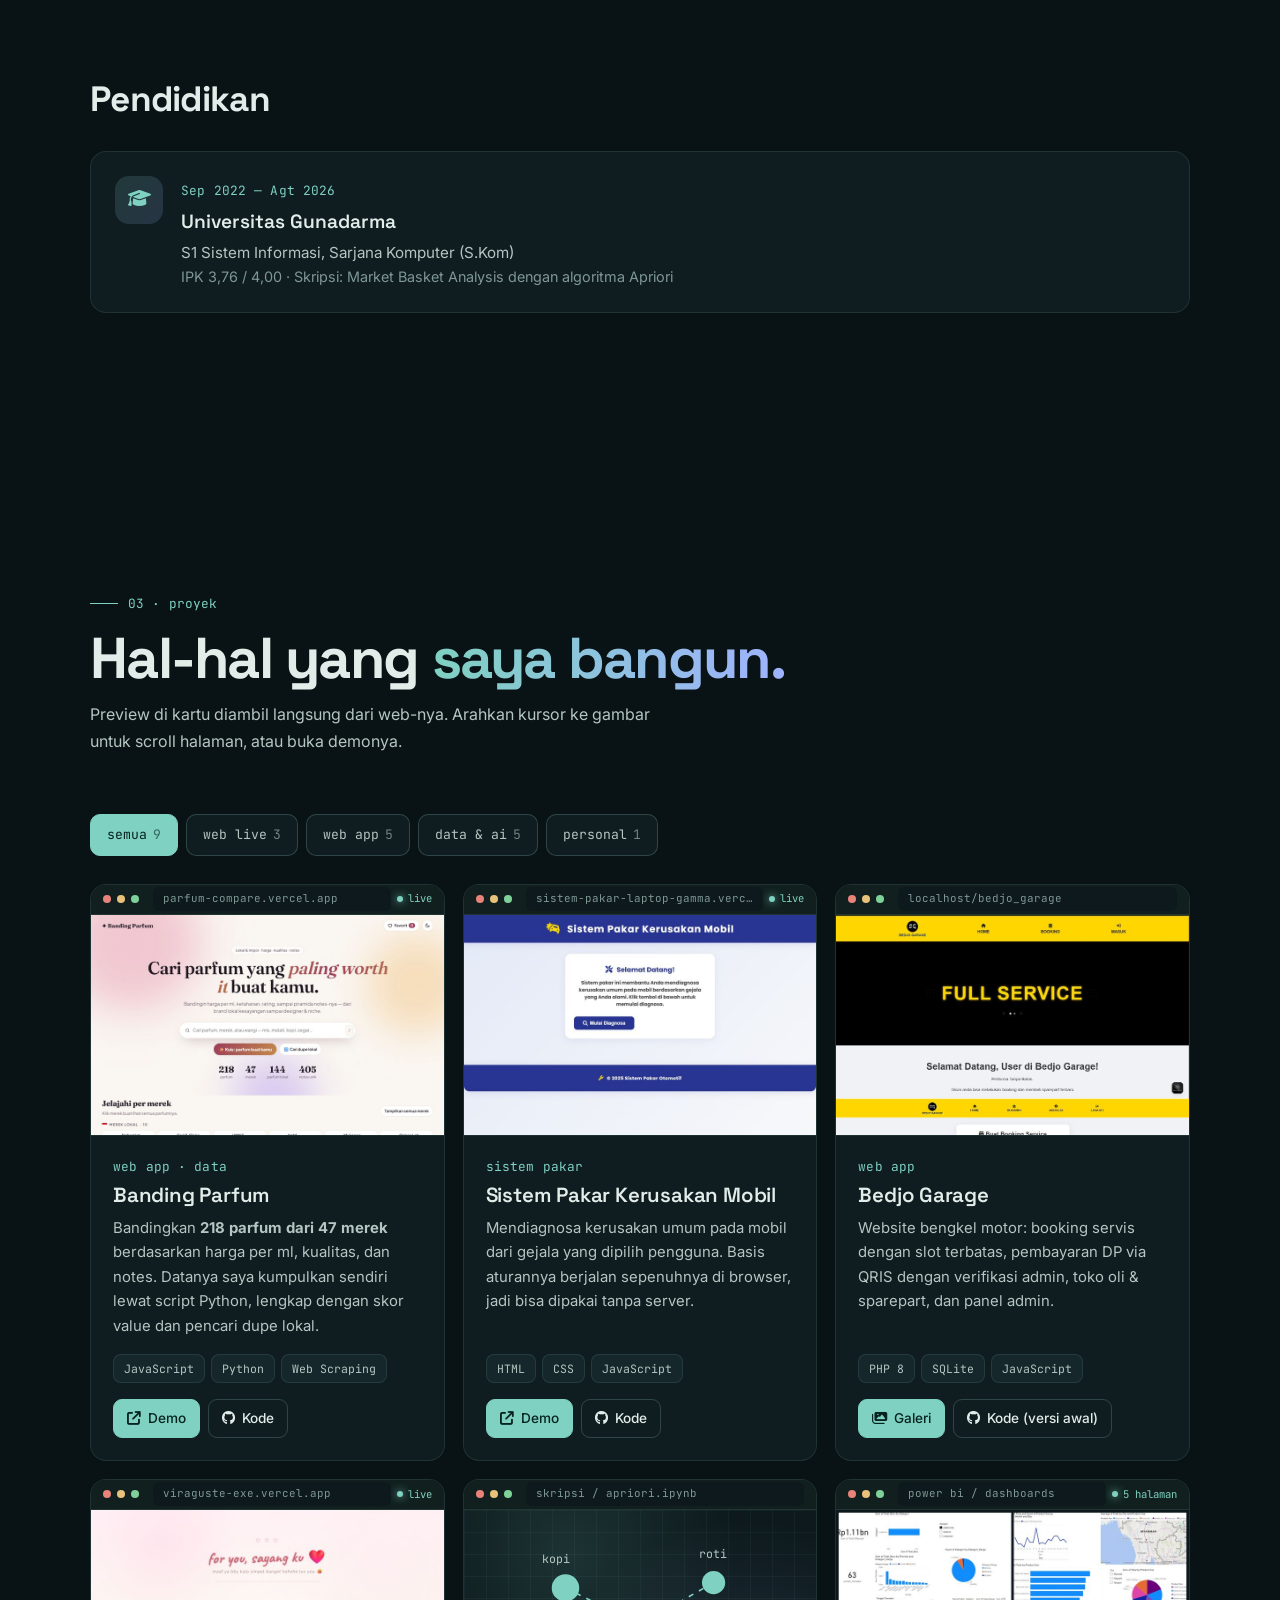
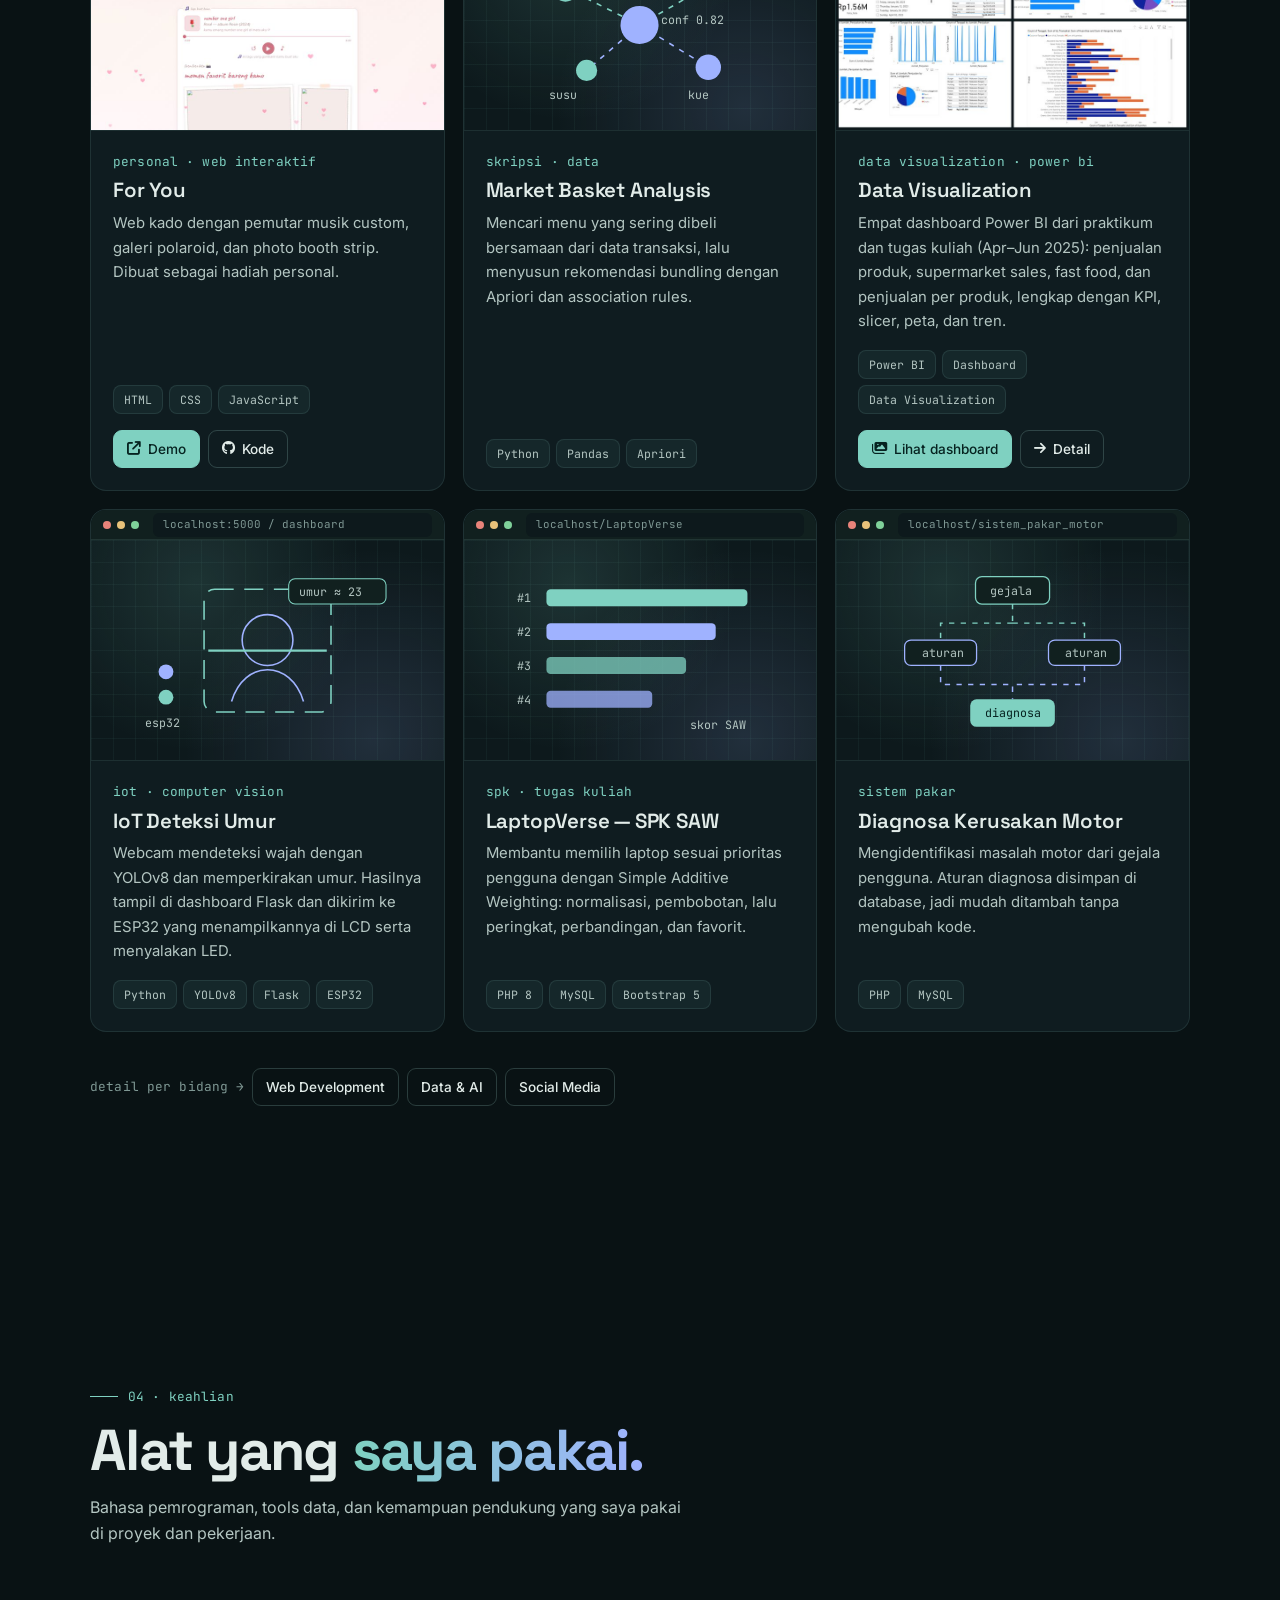
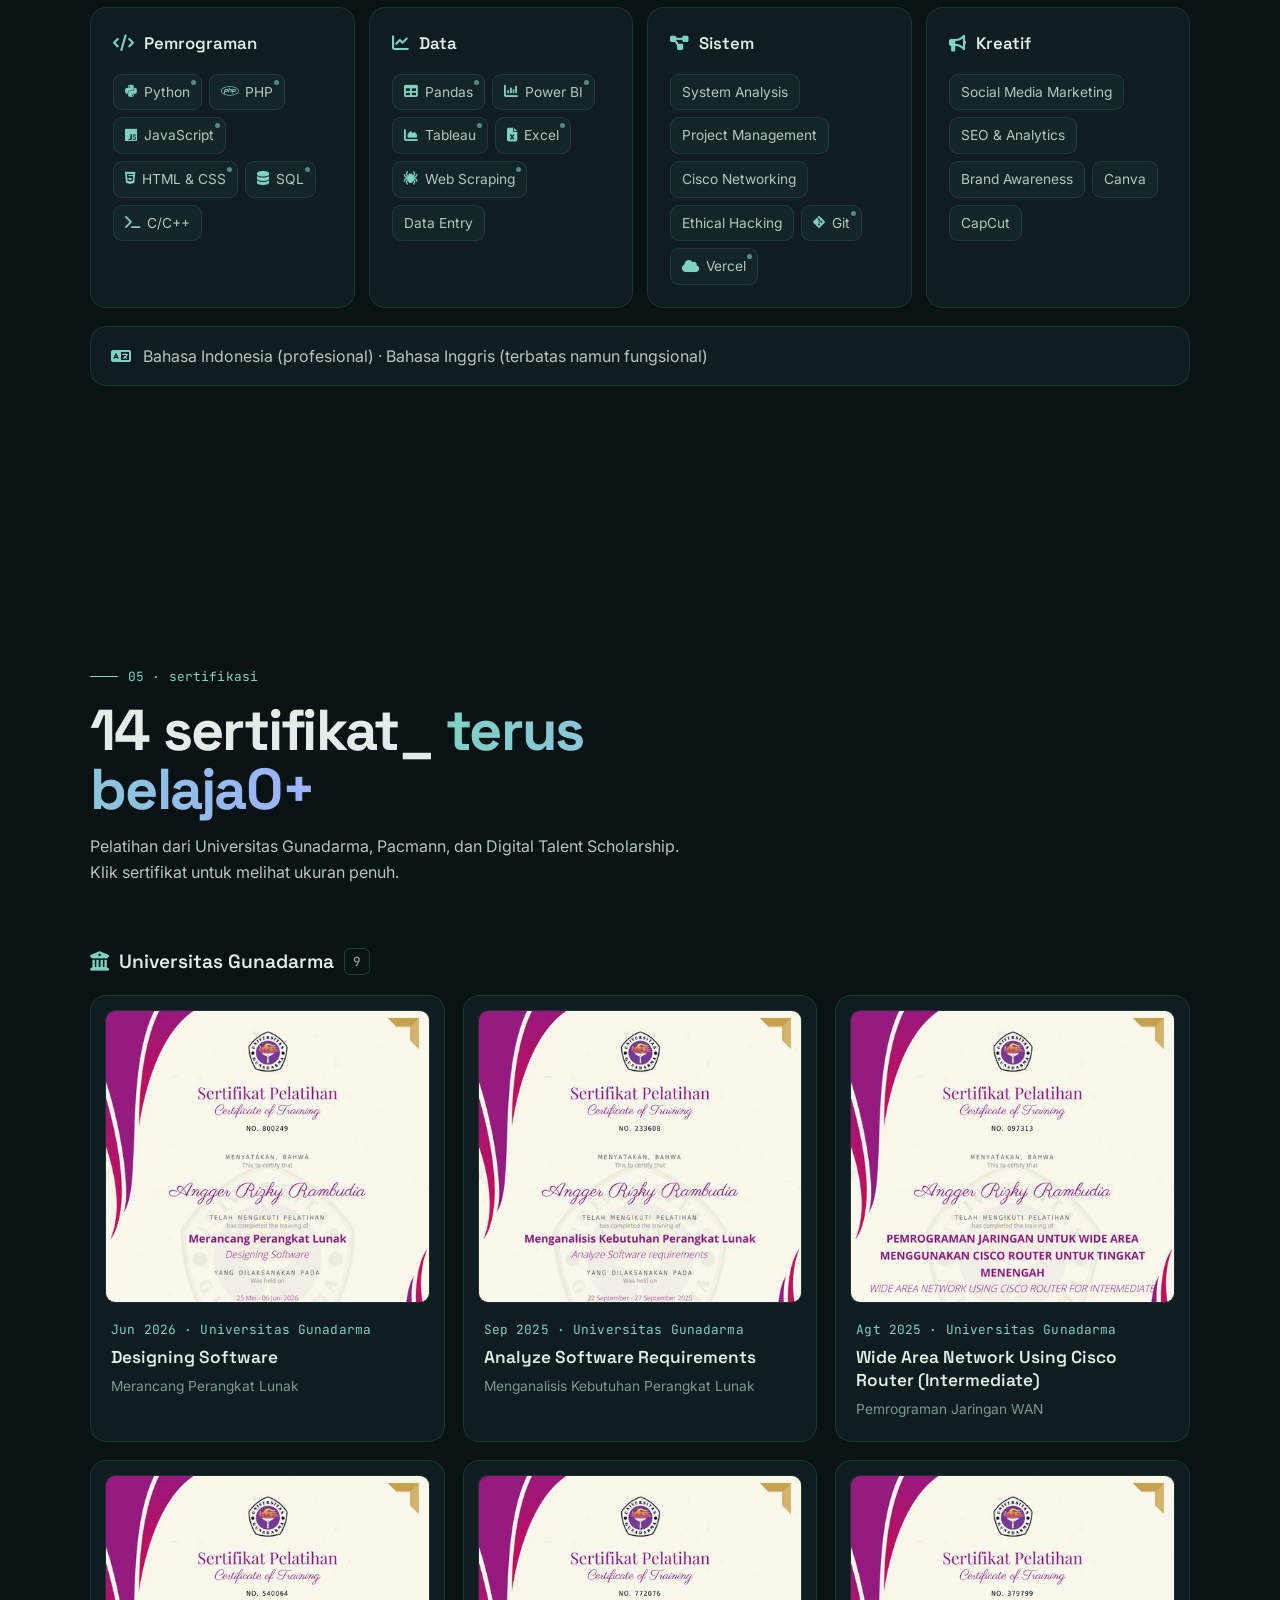
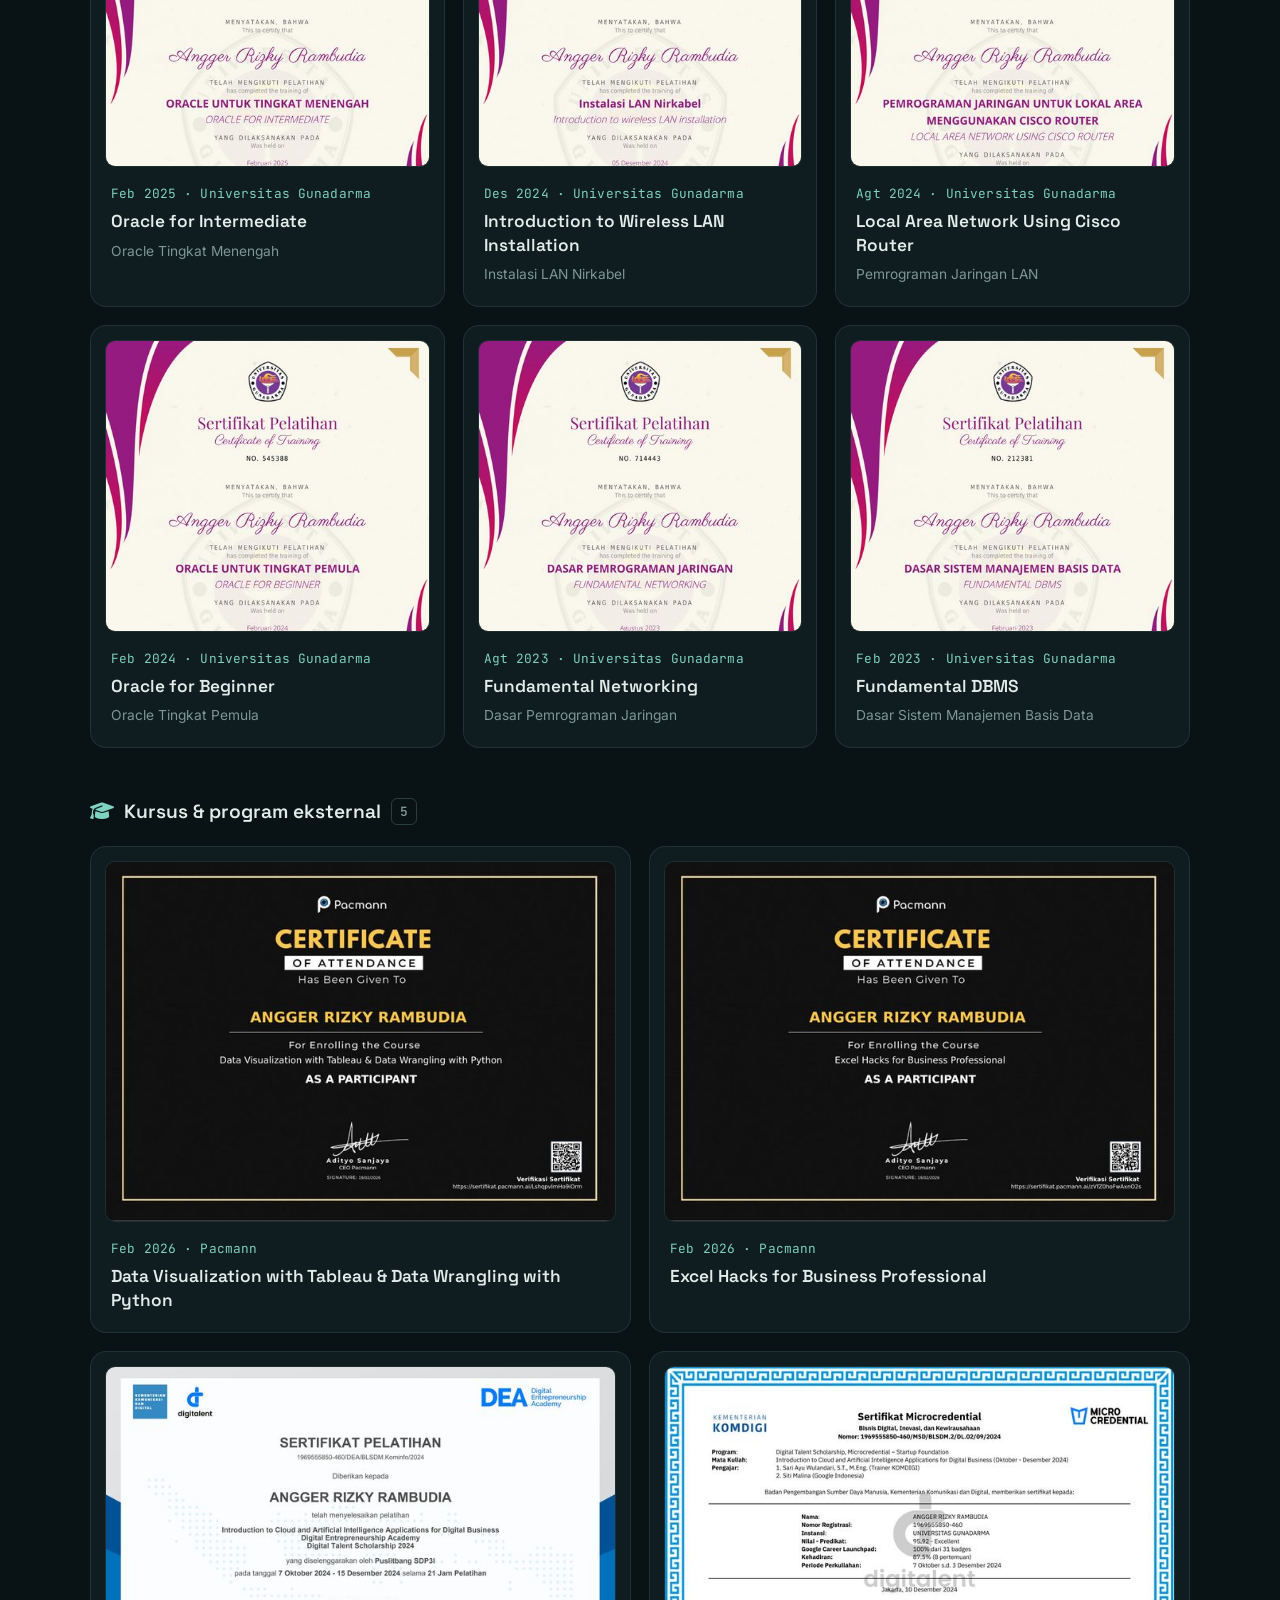
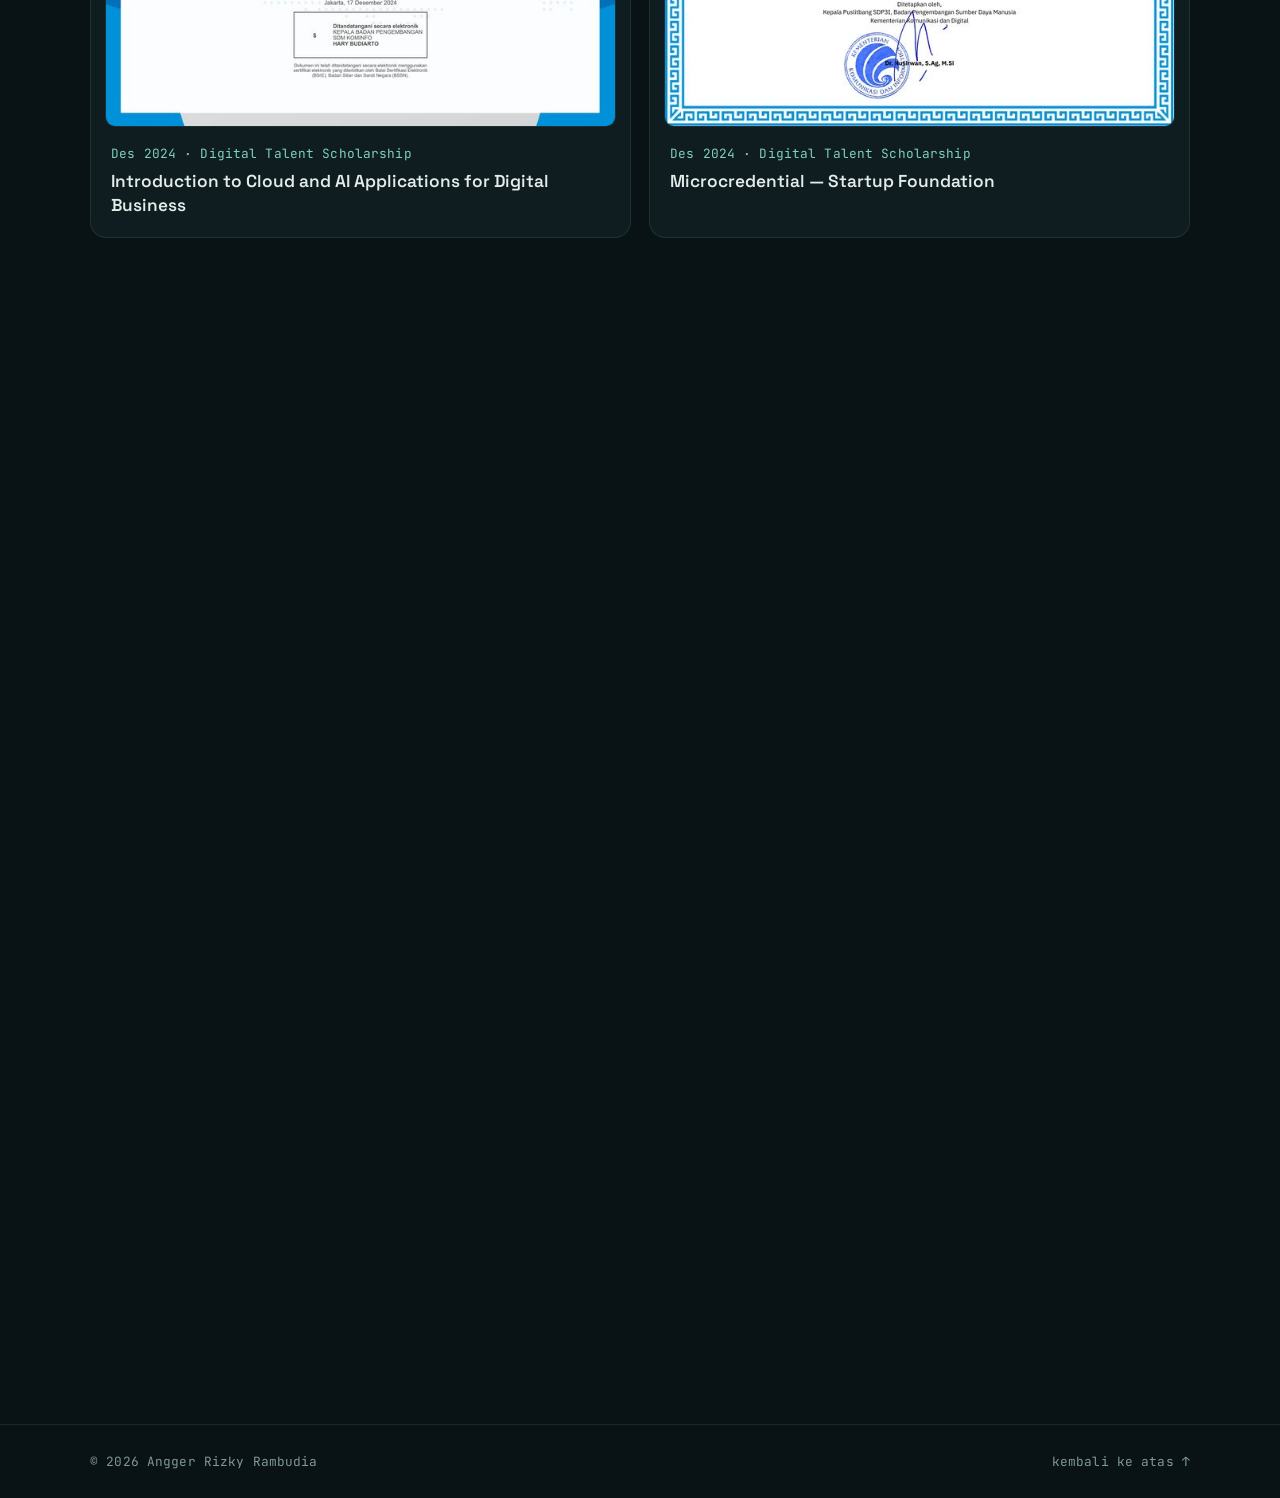
==== commit 06725445: "Hapus teks 'dibuat dengan' di footer Co-Authored-By: Claude Opus 5.5 <noreply@anthropic.com>" ====
--- a/index.html
+++ b/index.html
@@ -652,7 +652,7 @@
 
     <footer class="site-footer">
         <div class="wrap">
-            <span class="mono">© <span data-year>2026</span> Angger Rizky Rambudia · dibuat dengan HTML, CSS &amp; JS</span>
+            <span class="mono">© <span data-year>2026</span> Angger Rizky Rambudia</span>
             <a class="mono" href="#home">kembali ke atas ↑</a>
         </div>
     </footer>
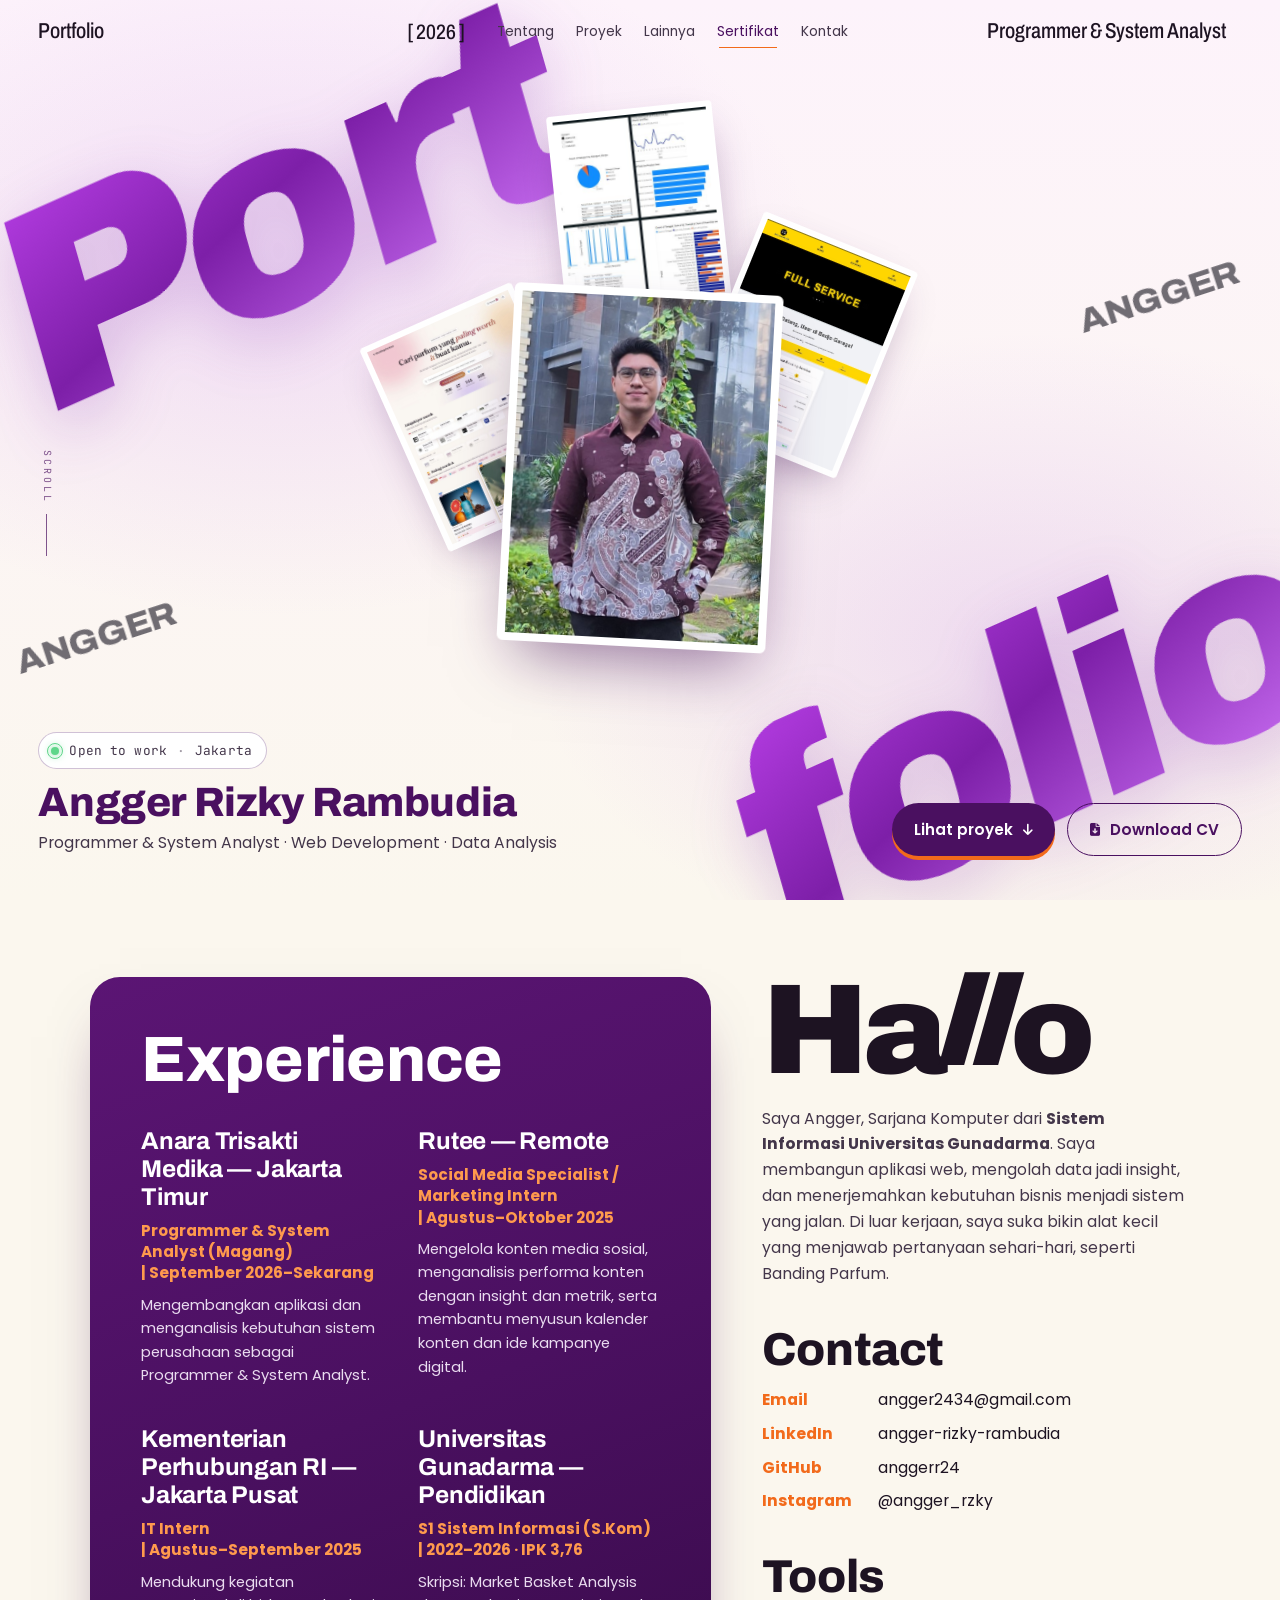
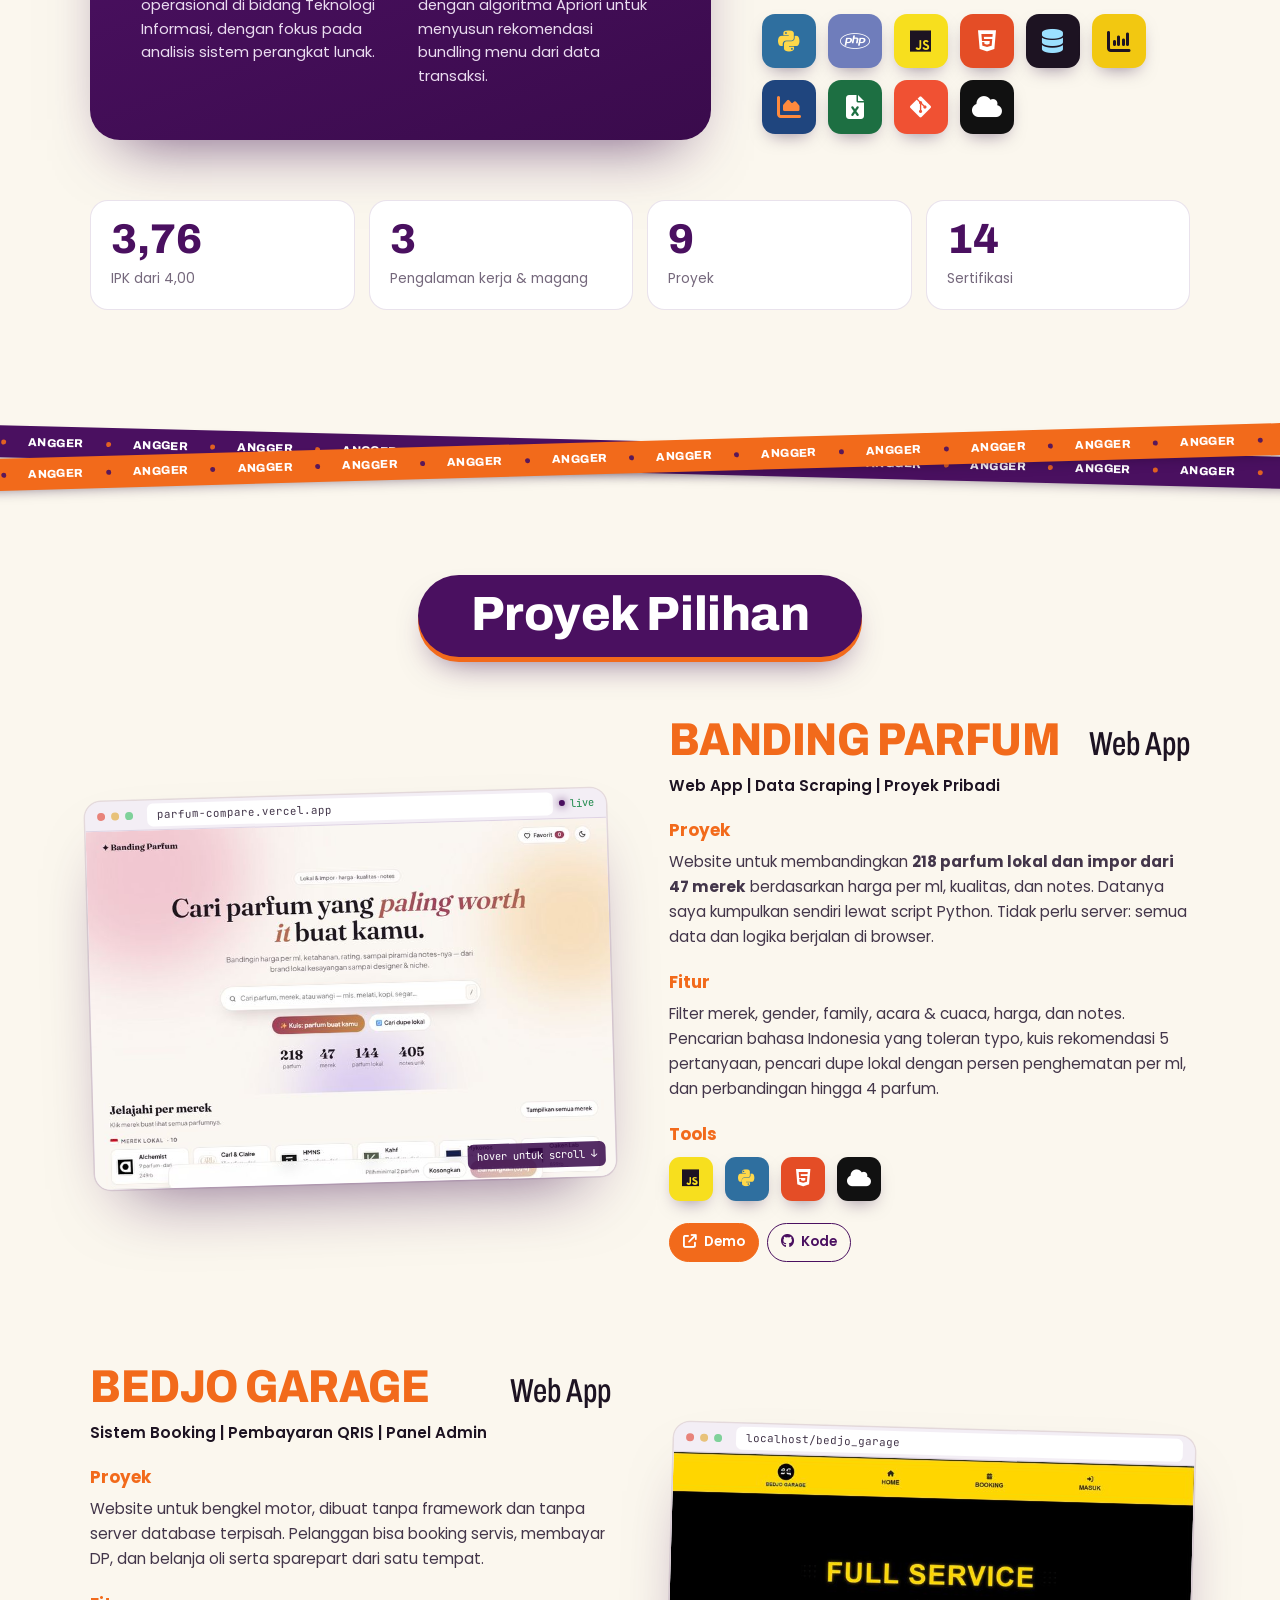
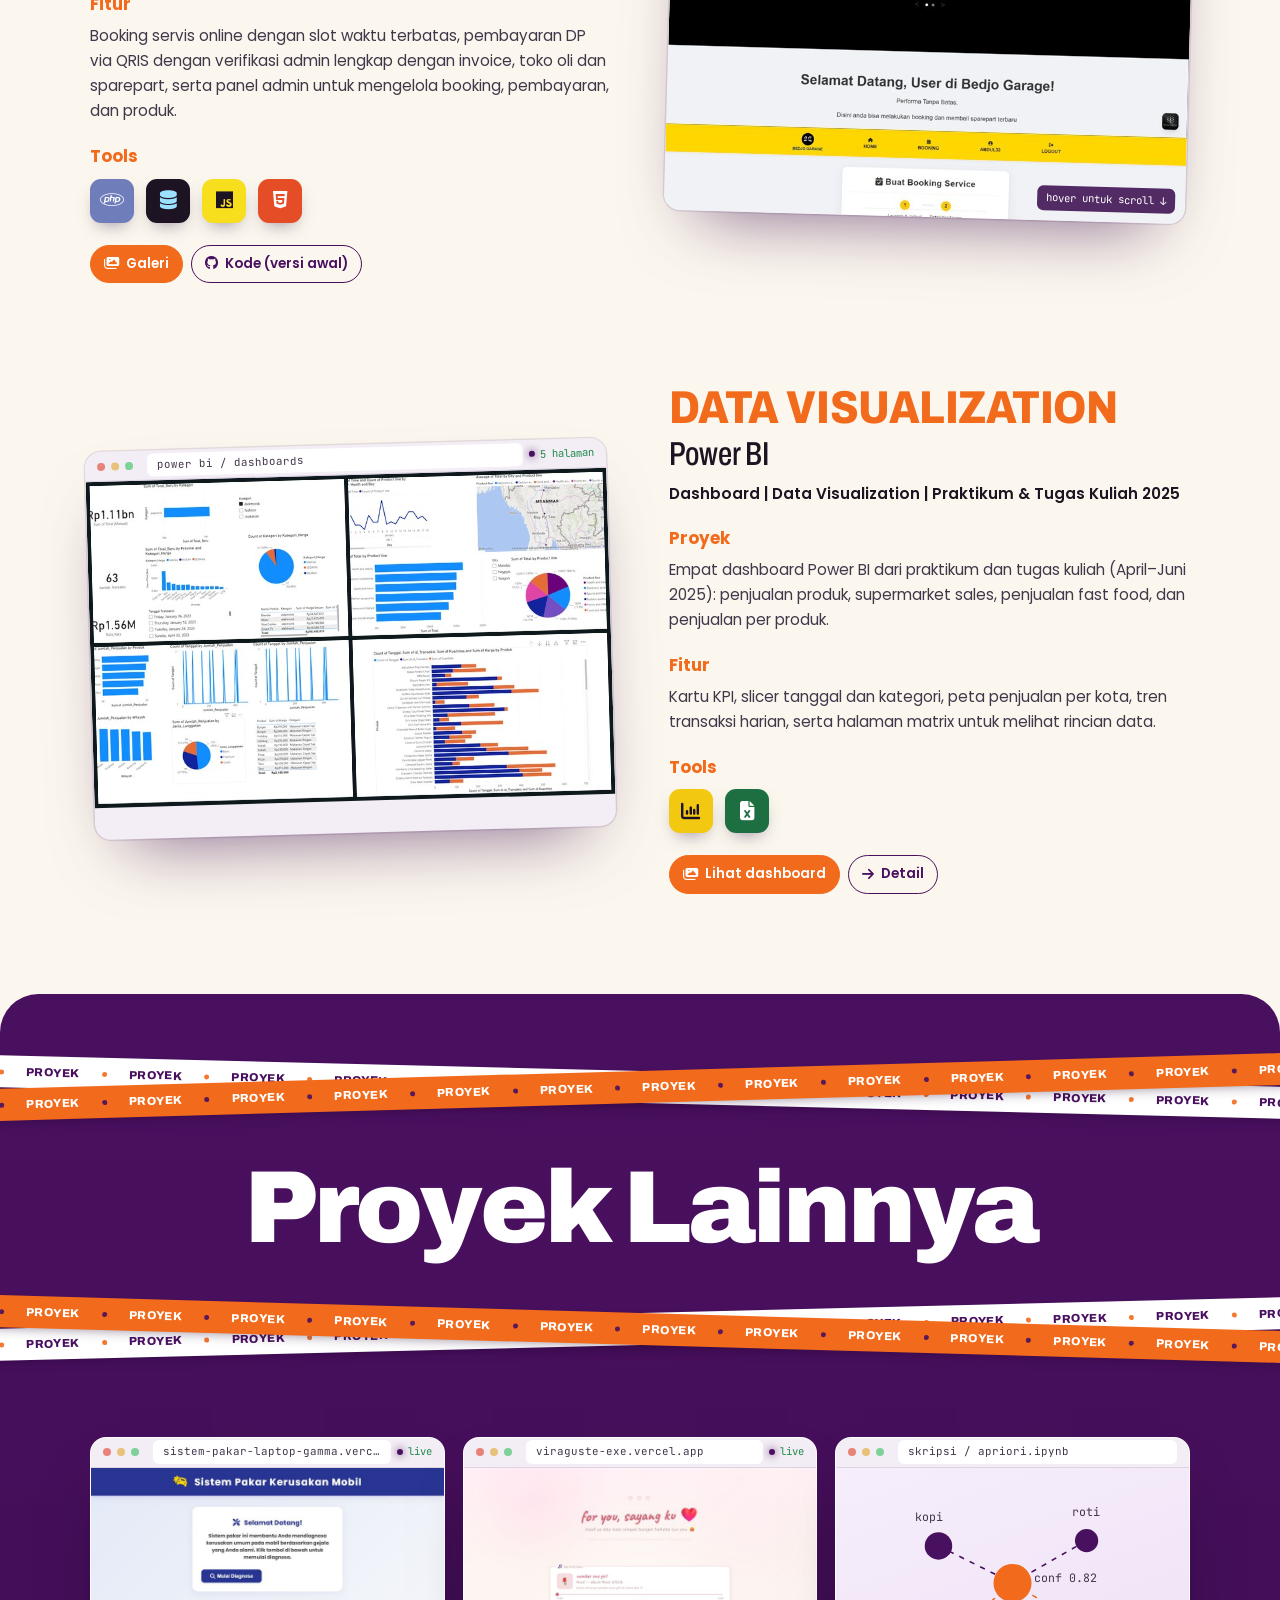
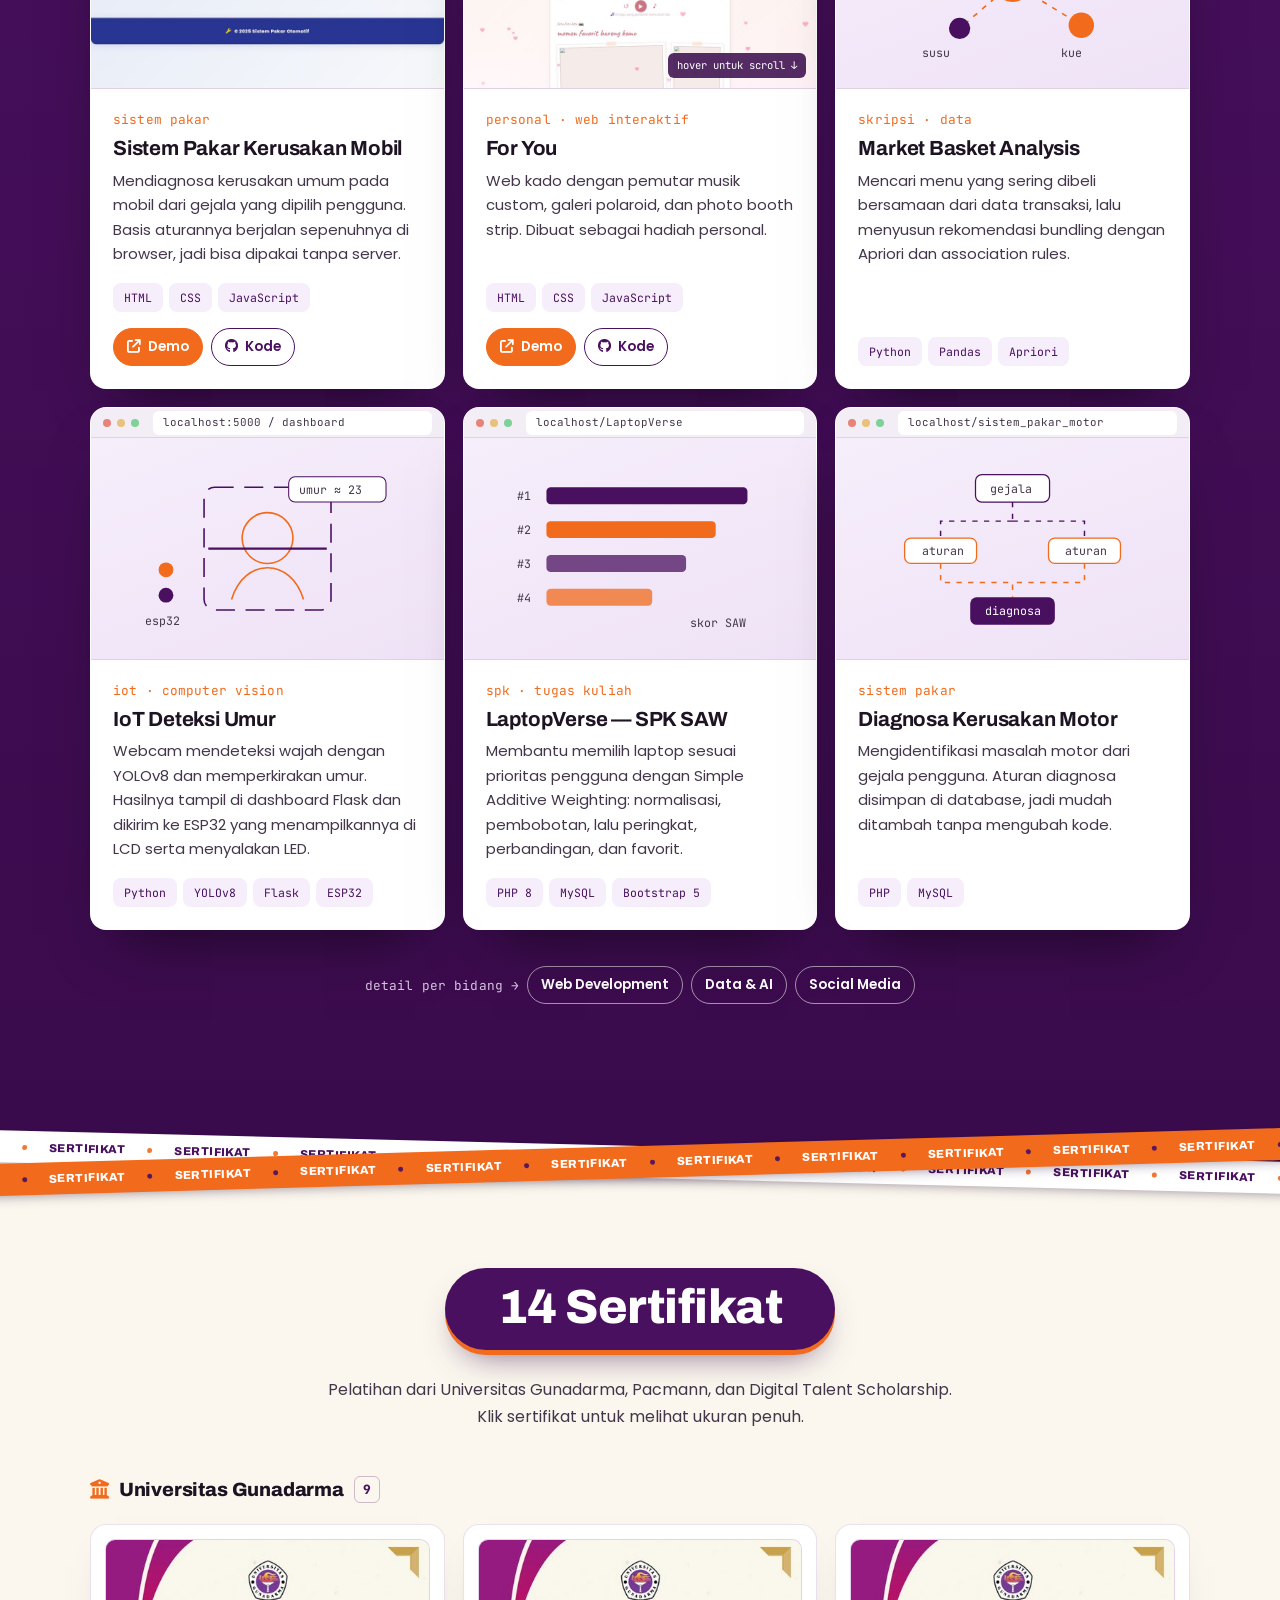
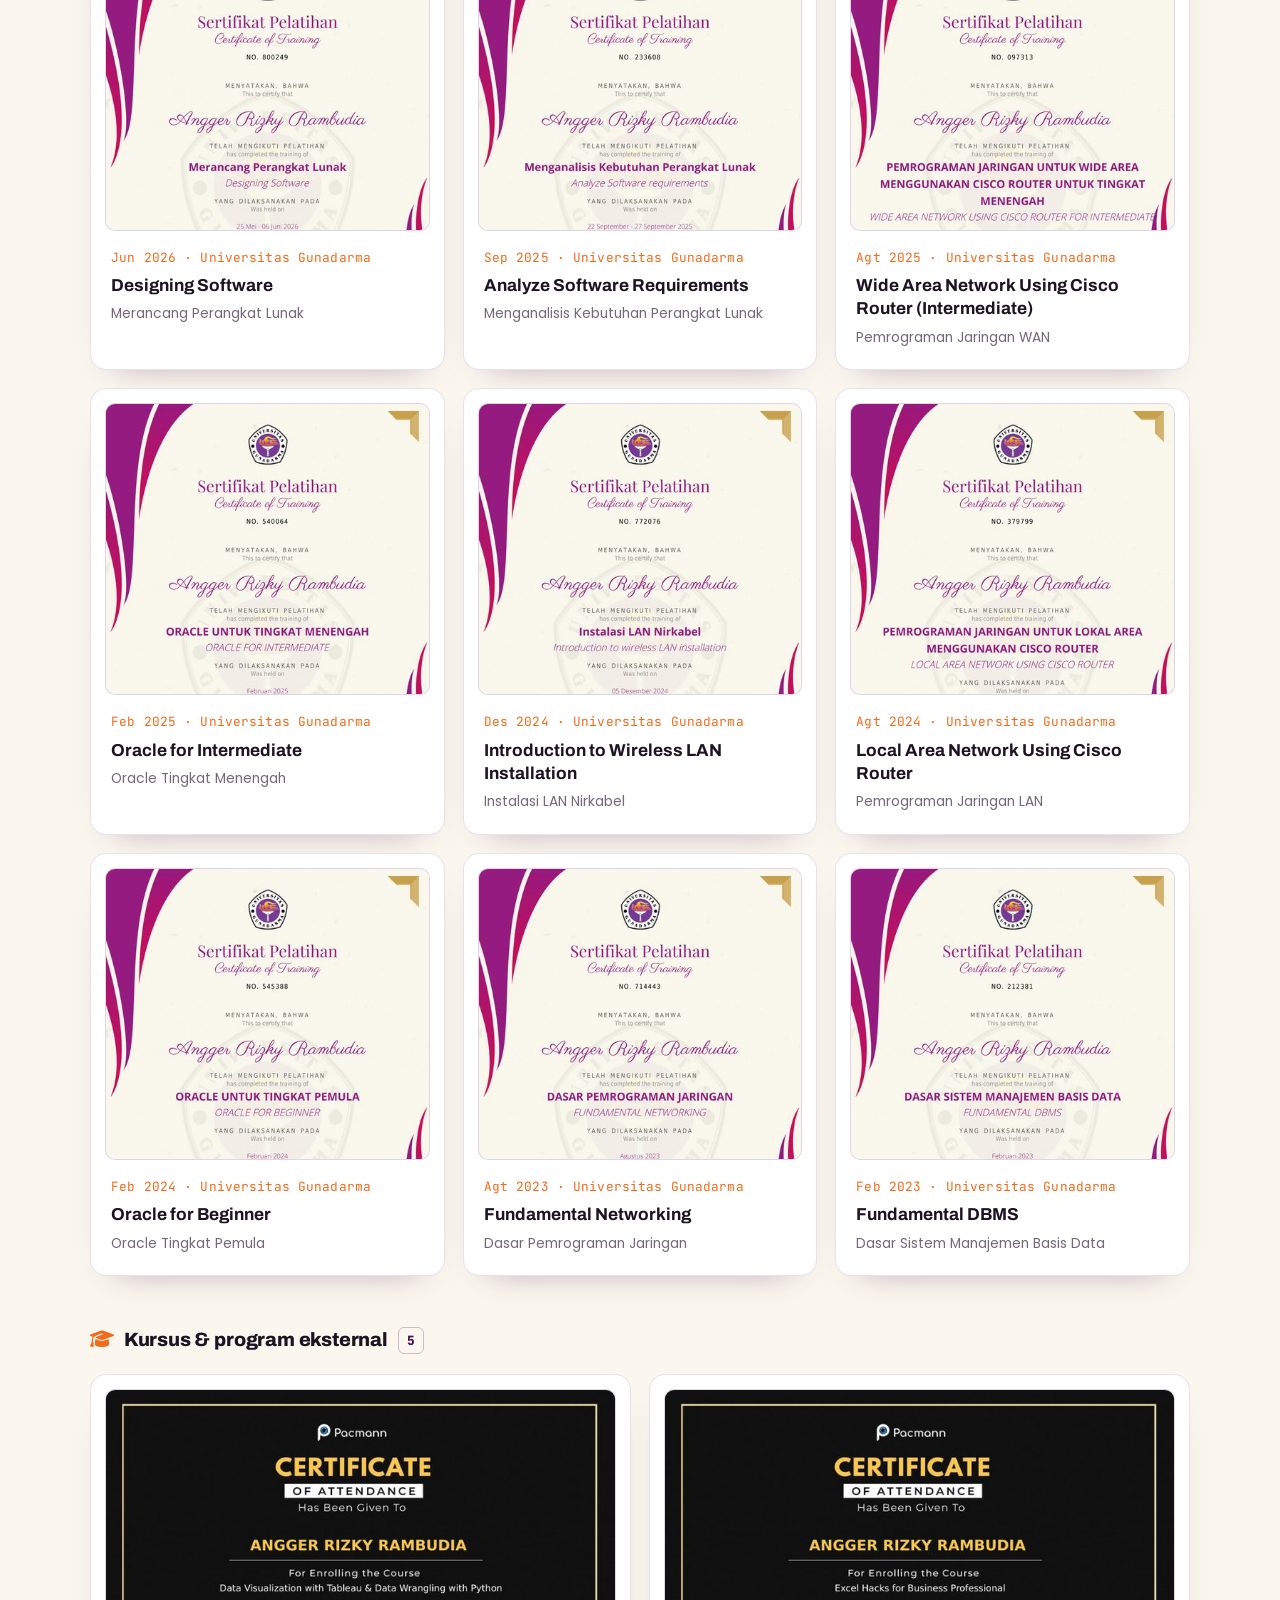
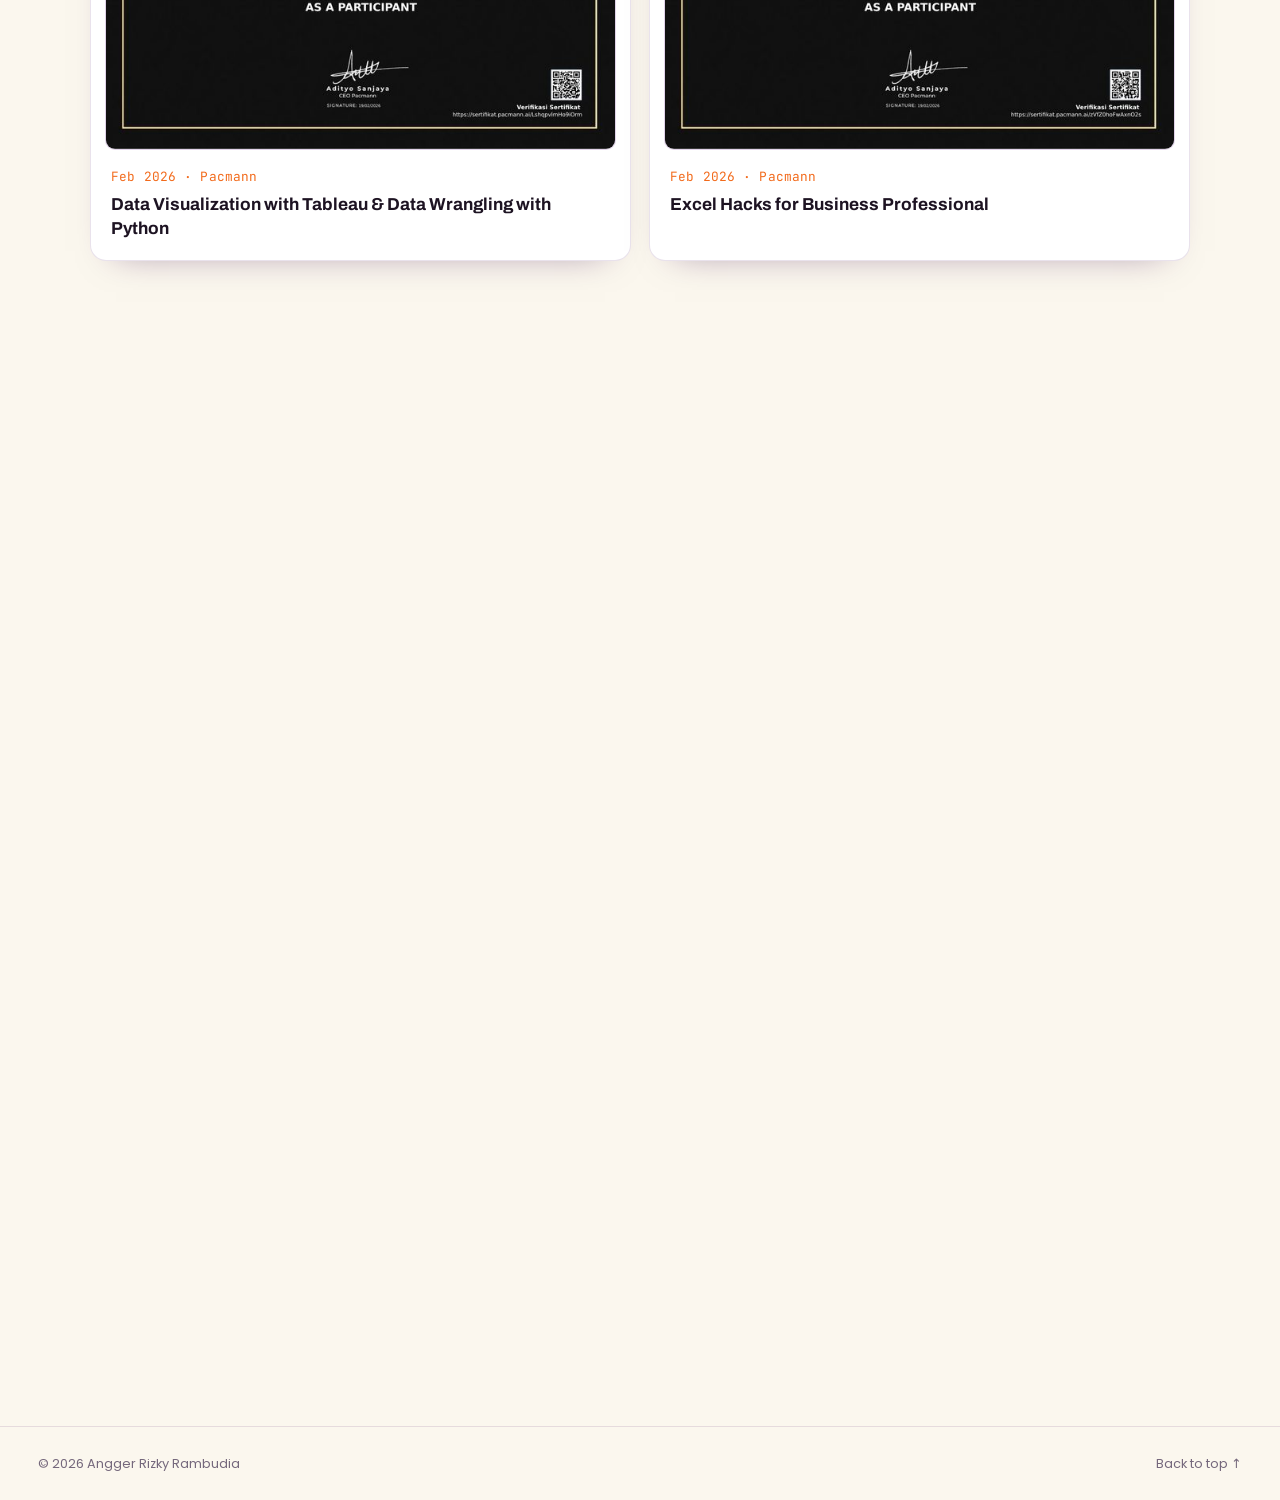
==== commit e085f6f5: "Redesign portofolio bergaya editorial: krem, ungu, oranye, pita berjalan Co-Authored-By: Claude Fabl" ====
--- a/index.html
+++ b/index.html
@@ -9,50 +9,33 @@
     <meta property="og:description" content="Lulusan Sistem Informasi Universitas Gunadarma. Web development, analisis data, dan analisis sistem.">
     <meta property="og:image" content="https://porto-angger.vercel.app/foto-profil.jpg">
     <meta property="og:url" content="https://porto-angger.vercel.app/">
-    <meta name="theme-color" content="#091214">
-    <link rel="icon" href="data:image/svg+xml,%3Csvg xmlns='http://www.w3.org/2000/svg' viewBox='0 0 64 64'%3E%3Crect width='64' height='64' rx='16' fill='%23091214'/%3E%3Ctext x='50%25' y='56%25' text-anchor='middle' dominant-baseline='middle' font-family='monospace' font-weight='700' font-size='30' fill='%237fd1c1'%3E%3C/%3E%3C/text%3E%3C/svg%3E">
-    <script>
-        (function () {
-            document.documentElement.classList.add('js');
-            try {
-                var t = localStorage.getItem('theme');
-                if (t === 'light' || t === 'dark') document.documentElement.setAttribute('data-theme', t);
-            } catch (e) {}
-        })();
-    </script>
+    <meta name="theme-color" content="#fbf7ee">
+    <link rel="icon" href="data:image/svg+xml,%3Csvg xmlns='http://www.w3.org/2000/svg' viewBox='0 0 64 64'%3E%3Crect width='64' height='64' rx='16' fill='%234a1060'/%3E%3Ctext x='50%25' y='56%25' text-anchor='middle' dominant-baseline='middle' font-family='Arial' font-weight='900' font-size='34' fill='%23ff7a1a'%3EA%3C/text%3E%3C/svg%3E">
+    <script>document.documentElement.classList.add('js');</script>
     <link rel="preconnect" href="https://fonts.googleapis.com">
     <link rel="preconnect" href="https://fonts.gstatic.com" crossorigin>
-    <link href="https://fonts.googleapis.com/css2?family=Inter:wght@400;500;600&family=JetBrains+Mono:wght@400;500;600&family=Space+Grotesk:wght@500;600;700&display=swap" rel="stylesheet">
+    <link href="https://fonts.googleapis.com/css2?family=Archivo:ital,wdth,wght@0,62..125,400..900;1,62..125,400..900&family=JetBrains+Mono:wght@400;500;600&family=Poppins:wght@400;500;600;700&display=swap" rel="stylesheet">
     <link rel="stylesheet" href="https://cdnjs.cloudflare.com/ajax/libs/font-awesome/6.5.1/css/all.min.css">
     <link rel="stylesheet" href="style.css">
 </head>
-<body>
-    <div class="intro" aria-hidden="true">
-        <div class="intro-box">
-            <span class="intro-logo mono">&lt;/&gt;</span>
-            <span class="intro-name">Angger Rizky Rambudia</span>
-            <span class="intro-bar"><span></span></span>
-        </div>
-    </div>
+<body class="ed">
     <a href="#main" class="skip-link">Langsung ke konten</a>
-    <div class="progress" aria-hidden="true"></div>
-    <div class="cursor-glow" aria-hidden="true"></div>
 
     <header class="site-header">
         <nav class="wrap nav" aria-label="Navigasi utama">
-            <a href="#home" class="brand" aria-label="Angger, ke atas"><b>&lt;</b>angger<b>/&gt;</b><span class="caret"></span></a>
-            <ul class="nav-links" id="nav-links">
-                <li><a href="#about">Tentang</a></li>
-                <li><a href="#experience">Pengalaman</a></li>
-                <li><a href="#projects">Proyek</a></li>
-                <li><a href="#skills">Keahlian</a></li>
-                <li><a href="#certifications">Sertifikasi</a></li>
-                <li><a href="#contact">Kontak</a></li>
-            </ul>
+            <a href="#home" class="ed-brand" aria-label="Portfolio, ke atas">Portfolio</a>
+            <div class="ed-mid">
+                <span class="ed-year" aria-hidden="true">[ 2026 ]</span>
+                <ul class="nav-links" id="nav-links">
+                    <li><a href="#about">Tentang</a></li>
+                    <li><a href="#projects">Proyek</a></li>
+                    <li><a href="#more">Lainnya</a></li>
+                    <li><a href="#certifications">Sertifikat</a></li>
+                    <li><a href="#contact">Kontak</a></li>
+                </ul>
+            </div>
+            <span class="ed-role">Programmer &amp; System Analyst</span>
             <div class="nav-tools">
-                <button type="button" class="icon-btn theme-toggle" aria-label="Ganti tema terang/gelap">
-                    <i class="fas fa-sun"></i><i class="fas fa-moon"></i>
-                </button>
                 <button type="button" class="icon-btn nav-toggle" aria-label="Buka menu" aria-expanded="false" aria-controls="nav-links">
                     <i class="fas fa-bars"></i>
                 </button>
@@ -62,214 +45,196 @@
 
     <main id="main">
         <!-- Hero -->
-        <section class="hero" id="home">
-            <div class="aurora" aria-hidden="true"><span></span><span></span><span></span></div>
-            <canvas id="net" aria-hidden="true"></canvas>
+        <section class="ed-hero" id="home">
+            <div class="ed-stage" aria-hidden="true">
+                <span class="ed-word w1">Port</span>
+                <span class="ed-word w2">folio</span>
+                <span class="ed-tag t1">ANGGER</span>
+                <span class="ed-tag t2">ANGGER</span>
+                <img class="ed-card c1" src="prev_parfum.jpg" alt="" width="800" height="2000">
+                <img class="ed-card c2" src="pbi/collage.jpg" alt="" width="800" height="500">
+                <img class="ed-card c3" src="prev_bedjo.jpg" alt="" width="800" height="829">
+            </div>
+            <div class="ed-photo"><img src="foto-hero.jpg" alt="Foto Angger Rizky Rambudia" width="660" height="880"></div>
+
+            <div class="ed-hero-foot wrap">
+                <div>
+                    <a href="#contact" class="status mono" title="Terbuka untuk kerja penuh waktu, magang, dan kolaborasi"><span class="dot"></span> Open to work <span class="status-sep">·</span> Jakarta</a>
+                    <h1>Angger Rizky Rambudia</h1>
+                    <p class="ed-hero-role">Programmer &amp; System Analyst · Web Development · Data Analysis</p>
+                </div>
+                <div class="hero-actions">
+                    <a href="#projects" class="btn">Lihat proyek <i class="fas fa-arrow-down"></i></a>
+                    <a href="CV-Angger-Rizky-Rambudia.pdf" class="btn btn-ghost" download><i class="fas fa-file-arrow-down"></i> Download CV</a>
+                </div>
+            </div>
+            <span class="ed-scroll mono" aria-hidden="true">SCROLL</span>
+        </section>
+
+        <!-- Tentang: Experience + Hallo -->
+        <section id="about" class="ed-about">
+            <div class="wrap ed-about-grid">
+                <div class="ed-exp reveal" id="experience">
+                    <h2>Experience</h2>
+                    <div class="ed-exp-grid">
+                        <article>
+                            <h3>Anara Trisakti Medika — Jakarta Timur</h3>
+                            <p class="ed-exp-role">Programmer &amp; System Analyst (Magang)<br>| September 2026–Sekarang</p>
+                            <p>Mengembangkan aplikasi dan menganalisis kebutuhan sistem perusahaan sebagai Programmer &amp; System Analyst.</p>
+                        </article>
+                        <article>
+                            <h3>Rutee — Remote</h3>
+                            <p class="ed-exp-role">Social Media Specialist / Marketing Intern<br>| Agustus–Oktober 2025</p>
+                            <p>Mengelola konten media sosial, menganalisis performa konten dengan insight dan metrik, serta membantu menyusun kalender konten dan ide kampanye digital.</p>
+                        </article>
+                        <article>
+                            <h3>Kementerian Perhubungan RI — Jakarta Pusat</h3>
+                            <p class="ed-exp-role">IT Intern<br>| Agustus–September 2025</p>
+                            <p>Mendukung kegiatan operasional di bidang Teknologi Informasi, dengan fokus pada analisis sistem perangkat lunak.</p>
+                        </article>
+                        <article>
+                            <h3>Universitas Gunadarma — Pendidikan</h3>
+                            <p class="ed-exp-role">S1 Sistem Informasi (S.Kom)<br>| 2022–2026 · IPK 3,76</p>
+                            <p>Skripsi: Market Basket Analysis dengan algoritma Apriori untuk menyusun rekomendasi bundling menu dari data transaksi.</p>
+                        </article>
+                    </div>
+                </div>
+
+                <div class="ed-me reveal">
+                    <h2 class="ed-hallo" aria-label="Hallo">Ha<i>ll</i>o</h2>
+                    <p class="ed-bio">Saya Angger, Sarjana Komputer dari <strong>Sistem Informasi Universitas Gunadarma</strong>. Saya membangun aplikasi web, mengolah data jadi insight, dan menerjemahkan kebutuhan bisnis menjadi sistem yang jalan. Di luar kerjaan, saya suka bikin alat kecil yang menjawab pertanyaan sehari-hari, seperti Banding Parfum.</p>
+
+                    <h3 class="ed-h">Contact</h3>
+                    <dl class="ed-contact">
+                        <dt>Email</dt><dd><a href="mailto:angger2434@gmail.com">angger2434@gmail.com</a></dd>
+                        <dt>LinkedIn</dt><dd><a href="https://www.linkedin.com/in/angger-rizky-rambudia-972556255/" target="_blank" rel="noopener">angger-rizky-rambudia</a></dd>
+                        <dt>GitHub</dt><dd><a href="https://github.com/anggerr24" target="_blank" rel="noopener">anggerr24</a></dd>
+                        <dt>Instagram</dt><dd><a href="https://www.instagram.com/angger_rzky/" target="_blank" rel="noopener">@angger_rzky</a></dd>
+                    </dl>
+
+                    <h3 class="ed-h">Tools</h3>
+                    <ul class="chips ed-tools" aria-label="Tools yang saya pakai">
+                        <li tabindex="0" class="tl-py" data-tip="Python · Banding Parfum · Market Basket Analysis · IoT Deteksi Umur"><i class="fab fa-python"></i><span class="sr">Python</span></li>
+                        <li tabindex="0" class="tl-php" data-tip="PHP · Bedjo Garage · LaptopVerse · Diagnosa Motor"><i class="fab fa-php"></i><span class="sr">PHP</span></li>
+                        <li tabindex="0" class="tl-js" data-tip="JavaScript · Banding Parfum · Sistem Pakar Mobil · Bedjo Garage"><i class="fab fa-js"></i><span class="sr">JavaScript</span></li>
+                        <li tabindex="0" class="tl-html" data-tip="HTML &amp; CSS · semua proyek web"><i class="fab fa-html5"></i><span class="sr">HTML &amp; CSS</span></li>
+                        <li tabindex="0" class="tl-sql" data-tip="SQL (MySQL &amp; SQLite) · Bedjo Garage · LaptopVerse"><i class="fas fa-database"></i><span class="sr">SQL</span></li>
+                        <li tabindex="0" class="tl-pbi" data-tip="Power BI · 4 dashboard Data Visualization"><i class="fas fa-chart-column"></i><span class="sr">Power BI</span></li>
+                        <li tabindex="0" class="tl-tab" data-tip="Tableau · sertifikasi Pacmann"><i class="fas fa-chart-area"></i><span class="sr">Tableau</span></li>
+                        <li tabindex="0" class="tl-xls" data-tip="Excel · sertifikasi Pacmann Excel Hacks"><i class="fas fa-file-excel"></i><span class="sr">Excel</span></li>
+                        <li tabindex="0" class="tl-git" data-tip="Git &amp; GitHub · semua proyek di github.com/anggerr24"><i class="fab fa-git-alt"></i><span class="sr">Git</span></li>
+                        <li tabindex="0" class="tl-vc" data-tip="Vercel · hosting web live"><i class="fas fa-cloud"></i><span class="sr">Vercel</span></li>
+                    </ul>
+                </div>
+            </div>
+
             <div class="wrap">
-                <div class="hero-grid">
-                    <div>
-                        <a href="#contact" class="status mono" title="Terbuka untuk kerja penuh waktu, magang, dan kolaborasi"><span class="dot"></span> Open to work <span class="status-sep">·</span> Jakarta <i class="fas fa-arrow-right status-arrow"></i></a>
-                        <span class="hero-hello mono" id="greet">// halo, saya</span>
-                        <h1><span class="gradient-text">Angger Rizky Rambudia</span></h1>
-                        <p class="hero-role" aria-label="Programmer, System Analyst, Data Analyst">
-                            <span class="prompt">&gt;</span> <span id="typing">Programmer</span><span class="cursor" aria-hidden="true"></span>
-                        </p>
-                        <p class="hero-lead">
-                            Lulusan <strong>Sistem Informasi Universitas Gunadarma</strong>, sekarang
-                            <strong>Programmer &amp; System Analyst di Anara Trisakti Medika</strong>.
-                            Saya membangun aplikasi web, mengolah data jadi insight, dan menerjemahkan kebutuhan bisnis menjadi sistem yang jalan.
-                        </p>
-                        <div class="hero-actions">
-                            <a href="#projects" class="btn magnetic">Lihat proyek <i class="fas fa-arrow-down"></i></a>
-                            <a href="#contact" class="btn btn-ghost magnetic">Hubungi saya</a>
-                            <a href="CV-Angger-Rizky-Rambudia.pdf" class="btn btn-ghost magnetic" download><i class="fas fa-file-arrow-down"></i> Download CV</a>
-                        </div>
-                        <div class="socials">
-                            <a class="icon-btn" href="https://www.linkedin.com/in/angger-rizky-rambudia-972556255/" target="_blank" rel="noopener" aria-label="LinkedIn"><i class="fab fa-linkedin-in"></i></a>
-                            <a class="icon-btn" href="https://github.com/anggerr24" target="_blank" rel="noopener" aria-label="GitHub"><i class="fab fa-github"></i></a>
-                            <a class="icon-btn" href="https://www.instagram.com/angger_rzky/" target="_blank" rel="noopener" aria-label="Instagram"><i class="fab fa-instagram"></i></a>
-                            <a class="icon-btn" href="mailto:angger2434@gmail.com" aria-label="Email"><i class="fas fa-envelope"></i></a>
+                <div class="facts reveal">
+                    <div class="fact"><span class="fact-num" data-count="3.76" data-decimals="2">3,76</span><span class="fact-label">IPK dari 4,00</span></div>
+                    <div class="fact"><span class="fact-num" data-count="3">3</span><span class="fact-label">Pengalaman kerja &amp; magang</span></div>
+                    <div class="fact"><span class="fact-num" data-count="9">9</span><span class="fact-label">Proyek</span></div>
+                    <div class="fact"><span class="fact-num" data-count="14">14</span><span class="fact-label">Sertifikasi</span></div>
+                </div>
+            </div>
+        </section>
+
+        <div class="ribbons" data-text="ANGGER" aria-hidden="true"></div>
+
+        <!-- Proyek pilihan -->
+        <section id="projects" class="ed-panel">
+            <div class="wrap">
+                <div class="ed-pill-wrap reveal"><h2 class="ed-pill">Proyek Pilihan</h2></div>
+
+                <!-- Banding Parfum -->
+                <article class="ed-feature reveal">
+                    <a class="browser ed-mock" href="https://parfum-compare.vercel.app" target="_blank" rel="noopener" aria-label="Buka demo Banding Parfum">
+                        <div class="browser-bar"><i></i><i></i><i></i><span class="url">parfum-compare.vercel.app</span><span class="live">live</span></div>
+                        <div class="shot" data-hint="hover untuk scroll ↓"><img src="prev_parfum.jpg" alt="Preview halaman Banding Parfum" width="800" height="2000" loading="lazy"></div>
+                    </a>
+                    <div class="ed-feature-body">
+                        <div class="ed-feature-head"><h3>Banding Parfum</h3><span class="ed-kind">Web App</span></div>
+                        <p class="ed-sub">Web App | Data Scraping | Proyek Pribadi</p>
+                        <h4>Proyek</h4>
+                        <p>Website untuk membandingkan <strong>218 parfum lokal dan impor dari 47 merek</strong> berdasarkan harga per ml, kualitas, dan notes. Datanya saya kumpulkan sendiri lewat script Python. Tidak perlu server: semua data dan logika berjalan di browser.</p>
+                        <h4>Fitur</h4>
+                        <p>Filter merek, gender, family, acara &amp; cuaca, harga, dan notes. Pencarian bahasa Indonesia yang toleran typo, kuis rekomendasi 5 pertanyaan, pencari dupe lokal dengan persen penghematan per ml, dan perbandingan hingga 4 parfum.</p>
+                        <h4>Tools</h4>
+                        <ul class="ed-tools sm" aria-label="Tools">
+                            <li class="tl-js" title="JavaScript"><i class="fab fa-js"></i></li>
+                            <li class="tl-py" title="Python"><i class="fab fa-python"></i></li>
+                            <li class="tl-html" title="HTML &amp; CSS"><i class="fab fa-html5"></i></li>
+                            <li class="tl-vc" title="Vercel"><i class="fas fa-cloud"></i></li>
+                        </ul>
+                        <div class="links">
+                            <a class="link link-primary" href="https://parfum-compare.vercel.app" target="_blank" rel="noopener"><i class="fas fa-arrow-up-right-from-square"></i> Demo</a>
+                            <a class="link" href="https://github.com/anggerr24/parfum-compare" target="_blank" rel="noopener"><i class="fab fa-github"></i> Kode</a>
                         </div>
                     </div>
-
-                    <div class="hero-visual" aria-hidden="false">
-                        <div class="orbit" aria-hidden="true"></div>
-                        <div class="ring" aria-hidden="true"></div>
-                        <div class="photo"><img src="foto-profil.jpg" alt="Foto Angger Rizky Rambudia" width="760" height="760"></div>
-                        <span class="chip-float c1" aria-hidden="true"><i class="fab fa-python"></i> python</span>
-                        <span class="chip-float c2" aria-hidden="true"><i class="fab fa-php"></i> php</span>
-                        <span class="chip-float c3" aria-hidden="true"><i class="fas fa-database"></i> sql</span>
-                        <span class="chip-float c4" aria-hidden="true"><i class="fab fa-js"></i> javascript</span>
+                </article>
+
+                <!-- Bedjo Garage -->
+                <article class="ed-feature flip reveal">
+                    <a class="browser ed-mock" href="project_web_development.html" aria-label="Lihat galeri Bedjo Garage">
+                        <div class="browser-bar"><i></i><i></i><i></i><span class="url">localhost/bedjo_garage</span></div>
+                        <div class="shot" data-hint="hover untuk scroll ↓"><img src="prev_bedjo.jpg" alt="Preview website Bedjo Garage" width="800" height="829" loading="lazy"></div>
+                    </a>
+                    <div class="ed-feature-body">
+                        <div class="ed-feature-head"><h3>Bedjo Garage</h3><span class="ed-kind">Web App</span></div>
+                        <p class="ed-sub">Sistem Booking | Pembayaran QRIS | Panel Admin</p>
+                        <h4>Proyek</h4>
+                        <p>Website untuk bengkel motor, dibuat tanpa framework dan tanpa server database terpisah. Pelanggan bisa booking servis, membayar DP, dan belanja oli serta sparepart dari satu tempat.</p>
+                        <h4>Fitur</h4>
+                        <p>Booking servis online dengan slot waktu terbatas, pembayaran DP via QRIS dengan verifikasi admin lengkap dengan invoice, toko oli dan sparepart, serta panel admin untuk mengelola booking, pembayaran, dan produk.</p>
+                        <h4>Tools</h4>
+                        <ul class="ed-tools sm" aria-label="Tools">
+                            <li class="tl-php" title="PHP 8"><i class="fab fa-php"></i></li>
+                            <li class="tl-sql" title="SQLite"><i class="fas fa-database"></i></li>
+                            <li class="tl-js" title="JavaScript"><i class="fab fa-js"></i></li>
+                            <li class="tl-html" title="HTML &amp; CSS"><i class="fab fa-html5"></i></li>
+                        </ul>
+                        <div class="links">
+                            <a class="link link-primary" href="project_web_development.html"><i class="fas fa-images"></i> Galeri</a>
+                            <a class="link" href="https://github.com/anggerr24/bedjo_garage" target="_blank" rel="noopener"><i class="fab fa-github"></i> Kode (versi awal)</a>
+                        </div>
                     </div>
-                </div>
-
-                <div class="facts">
-                    <div class="fact reveal"><span class="fact-num" data-count="3.76" data-decimals="2">3,76</span><span class="fact-label">IPK dari 4,00</span></div>
-                    <div class="fact reveal" style="--d:.08s"><span class="fact-num" data-count="3">3</span><span class="fact-label">Pengalaman kerja &amp; magang</span></div>
-                    <div class="fact reveal" style="--d:.16s"><span class="fact-num" data-count="9">9</span><span class="fact-label">Proyek</span></div>
-                    <div class="fact reveal" style="--d:.24s"><span class="fact-num" data-count="14">14</span><span class="fact-label">Sertifikasi</span></div>
-                </div>
-            </div>
-            <span class="scroll-hint" aria-hidden="true"></span>
+                </article>
+
+                <!-- Data Visualization (Power BI) -->
+                <article class="ed-feature reveal">
+                    <button type="button" class="browser ed-mock cert-card-like" data-full="pbi/dashboard-penjualan-produk.png|pbi/supermarket-sales.png|pbi/penjualan-fastfood-p1.png|pbi/penjualan-fastfood-p2.png|pbi/penjualan-per-produk.png" data-caption="Dashboard Penjualan Produk · Power BI|Supermarket Sales · Power BI · tugas kelompok|Penjualan Fast Food (hal. 1) · Power BI|Penjualan Fast Food (hal. 2: matrix &amp; slicer) · Power BI|Penjualan per Produk · Power BI" aria-label="Lihat semua dashboard Power BI">
+                        <span class="browser-bar"><i></i><i></i><i></i><span class="url">power bi / dashboards</span><span class="live">5 halaman</span></span>
+                        <span class="shot"><img src="pbi/collage.jpg" alt="Kolase empat dashboard Power BI: penjualan produk, supermarket sales, penjualan fast food, dan penjualan per produk" width="800" height="500" loading="lazy"><span class="cert-zoom"><i class="fas fa-expand"></i></span></span>
+                    </button>
+                    <div class="ed-feature-body">
+                        <div class="ed-feature-head"><h3>Data Visualization</h3><span class="ed-kind">Power BI</span></div>
+                        <p class="ed-sub">Dashboard | Data Visualization | Praktikum &amp; Tugas Kuliah 2025</p>
+                        <h4>Proyek</h4>
+                        <p>Empat dashboard Power BI dari praktikum dan tugas kuliah (April–Juni 2025): penjualan produk, supermarket sales, penjualan fast food, dan penjualan per produk.</p>
+                        <h4>Fitur</h4>
+                        <p>Kartu KPI, slicer tanggal dan kategori, peta penjualan per kota, tren transaksi harian, serta halaman matrix untuk melihat rincian data.</p>
+                        <h4>Tools</h4>
+                        <ul class="ed-tools sm" aria-label="Tools">
+                            <li class="tl-pbi" title="Power BI"><i class="fas fa-chart-column"></i></li>
+                            <li class="tl-xls" title="Excel"><i class="fas fa-file-excel"></i></li>
+                        </ul>
+                        <div class="links">
+                            <button type="button" class="link link-primary open-gallery"><i class="fas fa-images"></i> Lihat dashboard</button>
+                            <a class="link" href="project_data_analysis.html#data-visualization"><i class="fas fa-arrow-right"></i> Detail</a>
+                        </div>
+                    </div>
+                </article>
+            </div>
         </section>
 
-        <!-- Marquee tech stack -->
-        <div class="marquee" aria-label="Teknologi yang saya pakai">
-            <div class="marquee-track">
-                <span><i class="fab fa-python"></i> Python</span>
-                <span><i class="fab fa-php"></i> PHP</span>
-                <span><i class="fab fa-js"></i> JavaScript</span>
-                <span><i class="fab fa-html5"></i> HTML &amp; CSS</span>
-                <span><i class="fas fa-database"></i> MySQL · SQLite</span>
-                <span><i class="fas fa-table"></i> Pandas</span>
-                <span><i class="fas fa-chart-column"></i> Power BI</span>
-                <span><i class="fas fa-chart-area"></i> Tableau</span>
-                <span><i class="fas fa-eye"></i> YOLOv8 · OpenCV</span>
-                <span><i class="fas fa-flask"></i> Flask</span>
-                <span><i class="fas fa-microchip"></i> ESP32</span>
-                <span><i class="fab fa-git-alt"></i> Git &amp; GitHub</span>
-                <span><i class="fas fa-cloud"></i> Vercel</span>
-                <span><i class="fas fa-network-wired"></i> Cisco Networking</span>
-                <!-- duplikat otomatis oleh main.js untuk loop mulus -->
-            </div>
-        </div>
-
-        <!-- Tentang -->
-        <section id="about" class="section">
+        <!-- Proyek lainnya -->
+        <section id="more" class="ed-dark">
+            <div class="ribbons" data-text="PROYEK" aria-hidden="true"></div>
+            <h2 class="ed-banner-title reveal">Proyek Lainnya</h2>
+            <div class="ribbons flip" data-text="PROYEK" aria-hidden="true"></div>
             <div class="wrap">
-                <div class="section-head reveal">
-                    <span class="eyebrow mono">01 · tentang</span>
-                    <h2 data-scramble>Dari data mentah sampai <span class="hl">sistem jadi.</span></h2>
-                    <p>Saya terbuka untuk peran Programmer, System Analyst, Data Analyst, IT Support, maupun Technical Writer.</p>
-                </div>
-                <div class="about">
-                    <div class="reveal">
-                        <div class="about-text">
-                            <p>Saya Angger, Sarjana Komputer dari Program Studi <strong>Sistem Informasi Universitas Gunadarma</strong> (2022–2026). Di kampus saya belajar pemrograman, basis data, analisis sistem, dan analisis data. Skripsi saya membahas <strong>Market Basket Analysis dengan algoritma Apriori</strong> untuk menyusun rekomendasi bundling menu dari data transaksi.</p>
-                            <p>Selama kuliah saya magang sebagai IT Intern di Kementerian Perhubungan RI dan Social Media Specialist di Rutee. Di luar kerjaan, saya suka bikin alat kecil yang menjawab pertanyaan sehari-hari, seperti Banding Parfum.</p>
-                        </div>
-                        <div class="terminal glass" aria-label="Ringkasan profil">
-                            <div class="terminal-bar"><i></i><i></i><i></i><span>angger@porto — zsh</span><em>profil.json</em></div>
-                            <div class="terminal-body" id="term" data-lines='[
-                                ["p", "~ "],["c", "$ cat profil.json\n"],
-                                ["b", "{\n"],
-                                ["", "  "],["k", "\"nama\""],["b", ": "],["s", "\"Angger Rizky Rambudia\""],["b", ",\n"],
-                                ["", "  "],["k", "\"peran\""],["b", ": "],["s", "\"Programmer & System Analyst\""],["b", ",\n"],
-                                ["", "  "],["k", "\"kampus\""],["b", ": "],["s", "\"Universitas Gunadarma\""],["b", ",\n"],
-                                ["", "  "],["k", "\"gelar\""],["b", ": "],["s", "\"S.Kom\""],["b", ",\n"],
-                                ["", "  "],["k", "\"ipk\""],["b", ": "],["n", "3.76"],["b", ",\n"],
-                                ["", "  "],["k", "\"lokasi\""],["b", ": "],["s", "\"Jakarta, Indonesia\""],["b", ",\n"],
-                                ["", "  "],["k", "\"open_to_work\""],["b", ": "],["t", "true"],["b", "\n}\n"],
-                                ["p", "~ "],["c", "$ "]
-                            ]'></div>
-                        </div>
-                    </div>
-                    <div class="focus-grid">
-                        <div class="focus glass reveal"><i class="fas fa-code"></i><h3>Web Development</h3><p>Aplikasi web dengan PHP, JavaScript, dan MySQL/SQLite.</p></div>
-                        <div class="focus glass reveal" style="--d:.08s"><i class="fas fa-chart-pie"></i><h3>Data Analysis</h3><p>Python (Pandas), Power BI, Tableau, dan Excel.</p></div>
-                        <div class="focus glass reveal" style="--d:.16s"><i class="fas fa-sitemap"></i><h3>System Analysis</h3><p>Analisis kebutuhan, perancangan, dan dokumentasi sistem.</p></div>
-                        <div class="focus glass reveal" style="--d:.24s"><i class="fas fa-hashtag"></i><h3>Social Media</h3><p>Konten, kalender posting, dan analisis performa.</p></div>
-                    </div>
-                </div>
-            </div>
-        </section>
-
-        <!-- Pengalaman -->
-        <section id="experience" class="section">
-            <div class="wrap">
-                <div class="section-head reveal">
-                    <span class="eyebrow mono">02 · pengalaman</span>
-                    <h2 data-scramble>Tempat saya <span class="hl">belajar kerja.</span></h2>
-                    <p>Dari tim IT kementerian, pemasaran digital, sampai programmer di Anara Trisakti Medika: tiap tempat mengajarkan cara kerja yang berbeda.</p>
-                </div>
-
-                <div class="timeline">
-                    <span class="timeline-fill" aria-hidden="true"></span>
-                    <ol>
-                    <li class="tl-item reveal">
-                        <div class="tl-card glass">
-                            <span class="tl-meta mono">Sep 2026 — Sekarang</span>
-                            <h3>Programmer &amp; System Analyst</h3>
-                            <p class="tl-org">Anara Trisakti Medika · Magang · Jakarta Timur</p>
-                        </div>
-                    </li>
-                    <li class="tl-item reveal">
-                        <div class="tl-card glass">
-                            <span class="tl-meta mono">Agt 2025 — Okt 2025</span>
-                            <h3>Social Media Specialist / Marketing Intern</h3>
-                            <p class="tl-org">Rutee · Magang · Remote</p>
-                            <ul>
-                                <li>Mengelola dan mengembangkan konten media sosial untuk meningkatkan engagement dan brand awareness.</li>
-                                <li>Menganalisis performa konten memakai insight dan metrik media sosial sebagai dasar evaluasi strategi.</li>
-                                <li>Membantu perencanaan kalender konten dan ide kampanye digital.</li>
-                                <li>Berkolaborasi dengan tim menjaga konsistensi branding dan komunikasi digital.</li>
-                            </ul>
-                        </div>
-                    </li>
-                    <li class="tl-item reveal">
-                        <div class="tl-card glass">
-                            <span class="tl-meta mono">Agt 2025 — Sep 2025</span>
-                            <h3>IT Intern</h3>
-                            <p class="tl-org">Kementerian Perhubungan Republik Indonesia · Magang · Jakarta Pusat</p>
-                            <div class="tags"><span>Analytical Skills</span><span>Software System Analysis</span></div>
-                        </div>
-                    </li>
-                    </ol>
-                </div>
-
-                <h3 class="subhead reveal">Pendidikan</h3>
-                <div class="edu-grid single">
-                    <div class="edu glass reveal">
-                        <i class="fas fa-graduation-cap"></i>
-                        <div>
-                            <span class="mono">Sep 2022 — Agt 2026</span>
-                            <h3>Universitas Gunadarma</h3>
-                            <p>S1 Sistem Informasi, Sarjana Komputer (S.Kom)</p>
-                            <p class="muted">IPK 3,76 / 4,00 · Skripsi: Market Basket Analysis dengan algoritma Apriori</p>
-                        </div>
-                    </div>
-                </div>
-            </div>
-        </section>
-
-        <!-- Proyek -->
-        <section id="projects" class="section">
-            <div class="wrap">
-                <div class="section-head reveal">
-                    <span class="eyebrow mono">03 · proyek</span>
-                    <h2 data-scramble>Hal-hal yang <span class="hl">saya bangun.</span></h2>
-                    <p>Preview di kartu diambil langsung dari web-nya. Arahkan kursor ke gambar untuk scroll halaman, atau buka demonya.</p>
-                </div>
-
-                <div class="filters reveal" role="group" aria-label="Filter proyek">
-                    <button type="button" class="filter active" data-filter="all">semua</button>
-                    <button type="button" class="filter" data-filter="live">web live</button>
-                    <button type="button" class="filter" data-filter="web">web app</button>
-                    <button type="button" class="filter" data-filter="data">data &amp; ai</button>
-                    <button type="button" class="filter" data-filter="personal">personal</button>
-                </div>
-
                 <div class="projects">
-                    <!-- Banding Parfum -->
-                    <article class="project glass tilt reveal" data-category="live web data">
-                        <a class="browser" href="https://parfum-compare.vercel.app" target="_blank" rel="noopener" aria-label="Buka demo Banding Parfum">
-                            <div class="browser-bar"><i></i><i></i><i></i><span class="url">parfum-compare.vercel.app</span><span class="live">live</span></div>
-                            <div class="shot" data-hint="hover untuk scroll ↓"><img src="prev_parfum.jpg" alt="Preview halaman Banding Parfum" width="800" height="2000" loading="lazy"></div>
-                        </a>
-                        <div class="project-body">
-                            <span class="project-label mono">web app · data</span>
-                            <h3>Banding Parfum</h3>
-                            <p>Bandingkan <strong>218 parfum dari 47 merek</strong> berdasarkan harga per ml, kualitas, dan notes. Datanya saya kumpulkan sendiri lewat script Python, lengkap dengan skor value dan pencari dupe lokal.</p>
-                            <div class="tags"><span>JavaScript</span><span>Python</span><span>Web Scraping</span></div>
-                            <div class="links">
-                                <a class="link link-primary" href="https://parfum-compare.vercel.app" target="_blank" rel="noopener"><i class="fas fa-arrow-up-right-from-square"></i> Demo</a>
-                                <a class="link" href="https://github.com/anggerr24/parfum-compare" target="_blank" rel="noopener"><i class="fab fa-github"></i> Kode</a>
-                            </div>
-                        </div>
-                    </article>
-
                     <!-- Sistem Pakar Mobil -->
-                    <article class="project glass tilt reveal" data-category="live web" style="--d:.08s">
+                    <article class="project glass tilt reveal" data-category="live web">
                         <a class="browser" href="https://sistem-pakar-laptop-gamma.vercel.app" target="_blank" rel="noopener" aria-label="Buka demo Sistem Pakar Kerusakan Mobil">
                             <div class="browser-bar"><i></i><i></i><i></i><span class="url">sistem-pakar-laptop-gamma.vercel.app</span><span class="live">live</span></div>
                             <div class="shot"><img src="prev_pakar_mobil.jpg" alt="Preview Sistem Pakar Kerusakan Mobil" width="800" height="500" loading="lazy"></div>
@@ -286,26 +251,8 @@
                         </div>
                     </article>
 
-                    <!-- Bedjo Garage -->
-                    <article class="project glass tilt reveal" data-category="web">
-                        <a class="browser" href="project_web_development.html" aria-label="Lihat galeri Bedjo Garage">
-                            <div class="browser-bar"><i></i><i></i><i></i><span class="url">localhost/bedjo_garage</span></div>
-                            <div class="shot" data-hint="hover untuk scroll ↓"><img src="prev_bedjo.jpg" alt="Preview website Bedjo Garage" width="800" height="829" loading="lazy"></div>
-                        </a>
-                        <div class="project-body">
-                            <span class="project-label mono">web app</span>
-                            <h3>Bedjo Garage</h3>
-                            <p>Website bengkel motor: booking servis dengan slot terbatas, pembayaran DP via QRIS dengan verifikasi admin, toko oli &amp; sparepart, dan panel admin.</p>
-                            <div class="tags"><span>PHP 8</span><span>SQLite</span><span>JavaScript</span></div>
-                            <div class="links">
-                                <a class="link link-primary" href="project_web_development.html"><i class="fas fa-images"></i> Galeri</a>
-                                <a class="link" href="https://github.com/anggerr24/bedjo_garage" target="_blank" rel="noopener"><i class="fab fa-github"></i> Kode (versi awal)</a>
-                            </div>
-                        </div>
-                    </article>
-
                     <!-- For You -->
-                    <article class="project glass tilt reveal" data-category="live personal" style="--d:.08s">
+                    <article class="project glass tilt reveal" data-category="live personal">
                         <a class="browser" href="https://viraguste-exe.vercel.app" target="_blank" rel="noopener" aria-label="Buka web For You">
                             <div class="browser-bar"><i></i><i></i><i></i><span class="url">viraguste-exe.vercel.app</span><span class="live">live</span></div>
                             <div class="shot" data-hint="hover untuk scroll ↓"><img src="prev_foryou.jpg" alt="Preview web For You" width="800" height="2000" loading="lazy"></div>
@@ -353,26 +300,8 @@
                         </div>
                     </article>
 
-                    <!-- Data Visualization (Power BI) -->
-                    <article class="project glass tilt reveal" data-category="data" style="--d:.08s">
-                        <button type="button" class="browser cert-card-like" data-full="pbi/dashboard-penjualan-produk.png|pbi/supermarket-sales.png|pbi/penjualan-fastfood-p1.png|pbi/penjualan-fastfood-p2.png|pbi/penjualan-per-produk.png" data-caption="Dashboard Penjualan Produk · Power BI|Supermarket Sales · Power BI · tugas kelompok|Penjualan Fast Food (hal. 1) · Power BI|Penjualan Fast Food (hal. 2: matrix &amp; slicer) · Power BI|Penjualan per Produk · Power BI" aria-label="Lihat semua dashboard Power BI">
-                            <span class="browser-bar"><i></i><i></i><i></i><span class="url">power bi / dashboards</span><span class="live">5 halaman</span></span>
-                            <span class="shot"><img src="pbi/collage.jpg" alt="Kolase empat dashboard Power BI: penjualan produk, supermarket sales, penjualan fast food, dan penjualan per produk" width="800" height="500" loading="lazy"><span class="cert-zoom"><i class="fas fa-expand"></i></span></span>
-                        </button>
-                        <div class="project-body">
-                            <span class="project-label mono">data visualization · power bi</span>
-                            <h3>Data Visualization</h3>
-                            <p>Empat dashboard Power BI dari praktikum dan tugas kuliah (Apr–Jun 2025): penjualan produk, supermarket sales, fast food, dan penjualan per produk, lengkap dengan KPI, slicer, peta, dan tren.</p>
-                            <div class="tags"><span>Power BI</span><span>Dashboard</span><span>Data Visualization</span></div>
-                            <div class="links">
-                                <button type="button" class="link link-primary open-gallery"><i class="fas fa-images"></i> Lihat dashboard</button>
-                                <a class="link" href="project_data_analysis.html#data-visualization"><i class="fas fa-arrow-right"></i> Detail</a>
-                            </div>
-                        </div>
-                    </article>
-
                     <!-- IoT Deteksi Umur -->
-                    <article class="project glass tilt reveal" data-category="data" style="--d:.08s">
+                    <article class="project glass tilt reveal" data-category="data">
                         <div class="browser" aria-hidden="true">
                             <div class="browser-bar"><i></i><i></i><i></i><span class="url">localhost:5000 / dashboard</span></div>
                             <div class="viz">
@@ -398,7 +327,7 @@
                     </article>
 
                     <!-- LaptopVerse -->
-                    <article class="project glass tilt reveal" data-category="web data" style="--d:.16s">
+                    <article class="project glass tilt reveal" data-category="web data">
                         <div class="browser" aria-hidden="true">
                             <div class="browser-bar"><i></i><i></i><i></i><span class="url">localhost/LaptopVerse</span></div>
                             <div class="viz">
@@ -442,7 +371,6 @@
                         </div>
                     </article>
                 </div>
-
                 <p class="page-links reveal">
                     <span class="mono">detail per bidang →</span>
                     <a class="link" href="project_web_development.html">Web Development</a>
@@ -452,57 +380,12 @@
             </div>
         </section>
 
-        <!-- Keahlian -->
-        <section id="skills" class="section">
+        <!-- Sertifikasi -->
+        <section id="certifications" class="ed-certs">
+            <div class="ribbons" data-text="SERTIFIKAT" aria-hidden="true"></div>
             <div class="wrap">
-                <div class="section-head reveal">
-                    <span class="eyebrow mono">04 · keahlian</span>
-                    <h2 data-scramble>Alat yang <span class="hl">saya pakai.</span></h2>
-                    <p>Bahasa pemrograman, tools data, dan kemampuan pendukung yang saya pakai di proyek dan pekerjaan.</p>
-                </div>
-                <div class="skills">
-                    <div class="skill-group glass reveal">
-                        <h3><i class="fas fa-code"></i> Pemrograman</h3>
-                        <ul class="chips">
-                            <li tabindex="0" data-tip="Banding Parfum · Market Basket Analysis · IoT Deteksi Umur"><i class="fab fa-python"></i> Python</li>
-                            <li tabindex="0" data-tip="Bedjo Garage · LaptopVerse · Diagnosa Motor"><i class="fab fa-php"></i> PHP</li>
-                            <li tabindex="0" data-tip="Banding Parfum · Sistem Pakar Mobil · Bedjo Garage"><i class="fab fa-js"></i> JavaScript</li>
-                            <li tabindex="0" data-tip="Semua proyek web, termasuk portofolio ini"><i class="fab fa-html5"></i> HTML &amp; CSS</li>
-                            <li tabindex="0" data-tip="MySQL &amp; SQLite: Bedjo Garage · LaptopVerse"><i class="fas fa-database"></i> SQL</li>
-                            <li><i class="fas fa-terminal"></i> C/C++</li>
-                        </ul>
-                    </div>
-                    <div class="skill-group glass reveal" style="--d:.08s">
-                        <h3><i class="fas fa-chart-line"></i> Data</h3>
-                        <ul class="chips">
-                            <li tabindex="0" data-tip="Market Basket Analysis"><i class="fas fa-table"></i> Pandas</li><li tabindex="0" data-tip="4 dashboard di Data Visualization"><i class="fas fa-chart-column"></i> Power BI</li><li tabindex="0" data-tip="Sertifikasi Pacmann"><i class="fas fa-chart-area"></i> Tableau</li><li tabindex="0" data-tip="Sertifikasi Pacmann Excel Hacks"><i class="fas fa-file-excel"></i> Excel</li><li tabindex="0" data-tip="Data harga Banding Parfum"><i class="fas fa-spider"></i> Web Scraping</li><li>Data Entry</li>
-                        </ul>
-                    </div>
-                    <div class="skill-group glass reveal" style="--d:.16s">
-                        <h3><i class="fas fa-diagram-project"></i> Sistem</h3>
-                        <ul class="chips">
-                            <li>System Analysis</li><li>Project Management</li><li>Cisco Networking</li><li>Ethical Hacking</li><li tabindex="0" data-tip="Semua proyek di GitHub anggerr24"><i class="fab fa-git-alt"></i> Git</li><li tabindex="0" data-tip="Hosting web live di proyek ini"><i class="fas fa-cloud"></i> Vercel</li>
-                        </ul>
-                    </div>
-                    <div class="skill-group glass reveal" style="--d:.24s">
-                        <h3><i class="fas fa-bullhorn"></i> Kreatif</h3>
-                        <ul class="chips">
-                            <li>Social Media Marketing</li><li>SEO &amp; Analytics</li><li>Brand Awareness</li><li>Canva</li><li>CapCut</li>
-                        </ul>
-                    </div>
-                </div>
-                <p class="languages glass reveal"><i class="fas fa-language"></i> Bahasa Indonesia (profesional) · Bahasa Inggris (terbatas namun fungsional)</p>
-            </div>
-        </section>
-
-        <!-- Sertifikasi -->
-        <section id="certifications" class="section">
-            <div class="wrap">
-                <div class="section-head reveal">
-                    <span class="eyebrow mono">05 · sertifikasi</span>
-                    <h2 data-scramble>14 sertifikat, <span class="hl">terus belajar.</span></h2>
-                    <p>Pelatihan dari Universitas Gunadarma, Pacmann, dan Digital Talent Scholarship. Klik sertifikat untuk melihat ukuran penuh.</p>
-                </div>
+                <div class="ed-pill-wrap reveal"><h2 class="ed-pill">14 Sertifikat</h2></div>
+                <p class="ed-lead reveal">Pelatihan dari Universitas Gunadarma, Pacmann, dan Digital Talent Scholarship. Klik sertifikat untuk melihat ukuran penuh.</p>
 
                 <h3 class="cert-group reveal"><i class="fas fa-building-columns"></i> Universitas Gunadarma <span class="mono">9</span></h3>
                 <div class="cert-gallery portrait">
@@ -629,22 +512,16 @@
         </section>
 
         <!-- Kontak -->
-        <section id="contact" class="contact">
+        <section id="contact" class="ed-contact-sec">
             <div class="wrap">
-                <div class="contact-card glass reveal">
-                    <span class="eyebrow mono">06 · kontak</span>
-                    <h2 data-scramble>Ada lowongan atau ide? <span class="hl">Ngobrol yuk.</span></h2>
-                    <p>Saya terbuka untuk kerja penuh waktu, magang, maupun kolaborasi proyek. Biasanya saya balas dalam 1–2 hari.</p>
-                    <div class="mail-row">
-                        <a class="btn magnetic" href="mailto:angger2434@gmail.com"><i class="fas fa-envelope"></i> angger2434@gmail.com</a>
-                        <button type="button" class="btn btn-ghost copy-btn" data-copy="angger2434@gmail.com"><i class="far fa-copy"></i> <span>Salin email</span></button>
-                        <a href="CV-Angger-Rizky-Rambudia.pdf" class="btn btn-ghost" download><i class="fas fa-file-arrow-down"></i> Download CV</a>
-                    </div>
-                    <div class="contact-links">
-                        <a class="link" href="https://www.linkedin.com/in/angger-rizky-rambudia-972556255/" target="_blank" rel="noopener"><i class="fab fa-linkedin-in"></i> LinkedIn</a>
-                        <a class="link" href="https://github.com/anggerr24" target="_blank" rel="noopener"><i class="fab fa-github"></i> GitHub</a>
-                        <a class="link" href="https://www.instagram.com/angger_rzky/" target="_blank" rel="noopener"><i class="fab fa-instagram"></i> Instagram</a>
-                    </div>
+                <h2 class="ed-together reveal">Let's work together</h2>
+                <div class="ed-pills reveal">
+                    <a href="mailto:angger2434@gmail.com">angger2434@gmail.com</a>
+                    <button type="button" class="copy-btn" data-copy="angger2434@gmail.com"><span>Salin email</span></button>
+                    <a href="https://www.linkedin.com/in/angger-rizky-rambudia-972556255/" target="_blank" rel="noopener">LinkedIn</a>
+                    <a href="https://github.com/anggerr24" target="_blank" rel="noopener">GitHub</a>
+                    <a href="https://www.instagram.com/angger_rzky/" target="_blank" rel="noopener">Instagram</a>
+                    <a href="CV-Angger-Rizky-Rambudia.pdf" class="solid" download>Download CV</a>
                 </div>
             </div>
         </section>
@@ -652,8 +529,8 @@
 
     <footer class="site-footer">
         <div class="wrap">
-            <span class="mono">© <span data-year>2026</span> Angger Rizky Rambudia</span>
-            <a class="mono" href="#home">kembali ke atas ↑</a>
+            <span>© <span data-year>2026</span> Angger Rizky Rambudia</span>
+            <a href="#home">Back to top ↑</a>
         </div>
     </footer>
 
--- a/style.css
+++ b/style.css
@@ -1329,3 +1329,349 @@
     .terminal .terminal-bar span { margin-left: -40px; }
 }
 .edu-grid.single { grid-template-columns: minmax(0, 1fr); }
+
+
+/* ============================================================
+   TEMA EDITORIAL: krem, ungu tua, aksen oranye.
+   Lapisan ini menimpa tema lama (calm tech) lewat token warna.
+   ============================================================ */
+:root, :root[data-theme="light"], :root[data-theme="dark"] {
+    --bg: #fbf7ee;
+    --bg-2: #f3ecdf;
+    --card: #ffffff;
+    --card-solid: #ffffff;
+    --line: rgba(74, 16, 96, 0.12);
+    --line-strong: rgba(74, 16, 96, 0.26);
+    --text: #1d1322;
+    --text-2: #43364a;
+    --muted: #75687c;
+    --accent: #4a1060;
+    --accent-2: #8a2bb0;
+    --accent-3: #f26a1b;
+    --accent-ink: #ffffff;
+    --glow: rgba(138, 43, 176, 0.28);
+    --grid: transparent;
+    --shadow: 0 22px 50px -26px rgba(74, 16, 96, 0.45);
+    --header-bg: rgba(251, 247, 238, 0.78);
+    --plum: #4a1060;
+    --plum-2: #5b1574;
+    --plum-deep: #3a0b4c;
+    --orange: #f26a1b;
+    --cream: #fbf7ee;
+    --font-display: 'Archivo', 'Arial Black', system-ui, sans-serif;
+    --font-body: 'Poppins', system-ui, -apple-system, 'Segoe UI', sans-serif;
+    color-scheme: light;
+}
+body { background: var(--bg); color: var(--text); }
+body::before { display: none; }
+.theme-toggle, .cursor-glow, .progress, .aurora { display: none !important; }
+.sr { position: absolute; width: 1px; height: 1px; overflow: hidden; clip: rect(0 0 0 0); white-space: nowrap; }
+h1, h2, h3 { letter-spacing: -0.01em; }
+
+/* ---------- Header ---------- */
+.site-header { position: fixed; left: 0; right: 0; top: 0; background: transparent; backdrop-filter: none; -webkit-backdrop-filter: none; border: 0; transition: background-color .3s, box-shadow .3s; }
+.site-header.scrolled { background: var(--header-bg); backdrop-filter: blur(14px); -webkit-backdrop-filter: blur(14px); box-shadow: 0 1px 0 var(--line); }
+.site-header .wrap { max-width: none; padding: 0 clamp(16px, 3vw, 40px); }
+.site-header .nav { height: 64px; }
+.ed-brand, .ed-role { font-family: var(--font-display); font-stretch: 78%; font-weight: 500; font-size: 1.35rem; color: var(--text); white-space: nowrap; }
+.ed-brand, .ed-role { flex: 1 1 0; }
+.ed-role { text-align: right; }
+.ed-mid { display: flex; align-items: center; gap: 22px; }
+.ed-year { font-family: var(--font-display); font-stretch: 78%; font-weight: 500; font-size: 1.3rem; }
+.site-header .nav-links { opacity: 0; pointer-events: none; transform: translateX(-8px); transition: opacity .3s, transform .3s var(--ease); }
+.site-header.scrolled .nav-links { opacity: 1; pointer-events: auto; transform: none; }
+.nav-links a { font-size: 0.86rem; color: var(--text-2); padding: 8px 10px; }
+.nav-links a::after { background: var(--orange); }
+.nav-links a:hover, .nav-links a.active { color: var(--plum); }
+.icon-btn { border-color: var(--line-strong); background: #fff; color: var(--plum); }
+.icon-btn:hover { border-color: var(--plum); color: var(--plum); }
+main { padding-top: 0; }
+body:not(.ed) main { padding-top: 64px; }
+body:not(.ed) .site-header { background: var(--header-bg); backdrop-filter: blur(14px); -webkit-backdrop-filter: blur(14px); box-shadow: 0 1px 0 var(--line); }
+body:not(.ed) .site-header .nav-links { opacity: 1; pointer-events: auto; transform: none; }
+.brand { font-family: var(--font-display); font-stretch: 78%; font-weight: 600; font-size: 1.3rem; color: var(--text); }
+.brand b { color: var(--orange); }
+.brand .caret { display: none; }
+
+/* ---------- Tombol & link ---------- */
+.btn { background: var(--plum); color: #fff; border-radius: 999px; box-shadow: 0 4px 0 var(--orange); font-weight: 600; }
+.btn::after { display: none; }
+.btn:hover { background: var(--plum-2); box-shadow: 0 6px 0 var(--orange); transform: translateY(-2px); }
+.btn-ghost { background: transparent; color: var(--plum); border: 1.5px solid var(--plum); box-shadow: none; }
+.btn-ghost:hover { background: var(--plum); color: #fff; border-color: var(--plum); box-shadow: none; }
+.link { border-radius: 999px; border: 1.5px solid var(--plum); color: var(--plum); background: transparent; font-weight: 600; }
+.link:hover { background: var(--plum); color: #fff; border-color: var(--plum); }
+.link-primary { background: var(--orange); border-color: var(--orange); color: #fff; }
+.link-primary:hover { background: var(--plum); border-color: var(--plum); color: #fff; }
+.status { background: #fff; border-color: var(--line-strong); color: var(--text-2); }
+a.status:hover { border-color: var(--plum); color: var(--plum); }
+
+/* ---------- Hero ---------- */
+.ed-hero {
+    position: relative; isolation: isolate; overflow: hidden;
+    min-height: 100vh; min-height: 100svh;
+    display: flex; flex-direction: column; justify-content: flex-end;
+    background:
+        radial-gradient(60% 55% at 22% 30%, rgba(190, 120, 230, 0.20), transparent 70%),
+        radial-gradient(55% 50% at 80% 72%, rgba(190, 120, 230, 0.22), transparent 70%),
+        linear-gradient(180deg, #fdf3fb 0%, var(--cream) 100%);
+}
+.ed-stage { position: absolute; inset: 0; z-index: -1; pointer-events: none; }
+.ed-word {
+    position: absolute; display: block;
+    font-family: var(--font-display); font-weight: 900; font-stretch: 100%;
+    font-size: clamp(7rem, 22vw, 23rem); line-height: 0.8; letter-spacing: -0.04em;
+    background: linear-gradient(160deg, #b23be0 0%, #7d1fa8 45%, #c66bf0 100%);
+    -webkit-background-clip: text; background-clip: text; color: transparent;
+    filter: drop-shadow(0 18px 30px rgba(125, 31, 168, 0.22));
+    white-space: nowrap;
+    animation: wordIn 1.1s var(--ease) both;
+}
+.ed-word.w1 { left: 1vw; top: 24%; transform: rotate(-24deg) skewX(-8deg); transform-origin: left center; }
+.ed-word.w2 { right: -2vw; bottom: 20%; transform: rotate(-24deg) skewX(-8deg); transform-origin: right center; animation-delay: .12s; }
+@keyframes wordIn { from { opacity: 0; translate: 0 60px; } to { opacity: 1; translate: 0 0; } }
+.ed-tag {
+    position: absolute; font-family: var(--font-display); font-weight: 800; font-stretch: 110%;
+    font-size: clamp(1.2rem, 2.6vw, 2.4rem); color: #57545c; opacity: .85; letter-spacing: -0.01em;
+}
+.ed-tag.t1 { left: 1%; bottom: 26%; transform: rotate(-18deg); }
+.ed-tag.t2 { right: 3%; top: 30%; transform: rotate(-18deg); }
+.ed-card {
+    position: absolute; width: clamp(110px, 13vw, 200px); height: auto; aspect-ratio: 3 / 4;
+    object-fit: cover; object-position: top;
+    border: 6px solid #fff; border-radius: 4px;
+    box-shadow: 0 18px 40px -14px rgba(60, 10, 80, 0.45);
+    animation: cardIn 1s var(--ease) both;
+}
+.ed-card.c1 { left: calc(50% - clamp(150px, 19vw, 300px)); top: 34%; --r: -24deg; animation-delay: .35s; }
+.ed-card.c2 { left: calc(50% - clamp(55px, 6.5vw, 100px)); top: 12%; --r: -6deg; animation-delay: .25s; }
+.ed-card.c3 { left: calc(50% + clamp(40px, 6vw, 110px)); top: 26%; --r: 22deg; animation-delay: .45s; }
+@keyframes cardIn { from { opacity: 0; transform: translateY(40px) rotate(0deg) scale(.9); } to { opacity: 1; transform: rotate(var(--r)); } }
+.ed-card { transform: rotate(var(--r)); }
+.ed-photo {
+    position: absolute; left: 50%; top: 52%; z-index: 0;
+    width: clamp(190px, 21vw, 320px); aspect-ratio: 3 / 4;
+    transform: translate(-50%, -50%) rotate(3deg);
+    border: 8px solid #fff; border-radius: 6px; overflow: hidden;
+    box-shadow: 0 30px 60px -20px rgba(60, 10, 80, 0.55);
+    animation: photoIn 1s .15s var(--ease) both;
+}
+.ed-photo img { width: 100%; height: 100%; object-fit: cover; }
+@keyframes photoIn { from { opacity: 0; transform: translate(-50%, -40%) rotate(-4deg) scale(.92); } to { opacity: 1; transform: translate(-50%, -50%) rotate(3deg); } }
+.ed-hero-foot {
+    position: relative; z-index: 1; width: 100%;
+    display: flex; flex-wrap: wrap; align-items: flex-end; justify-content: space-between; gap: 18px 28px;
+    padding-bottom: clamp(26px, 4vw, 44px);
+}
+.ed-hero-foot .wrap, .ed-hero-foot.wrap { max-width: none; padding-left: clamp(16px, 3vw, 40px); padding-right: clamp(16px, 3vw, 40px); }
+.ed-hero h1 { margin-top: 12px; font-family: var(--font-display); font-weight: 800; font-size: clamp(1.6rem, 3.2vw, 2.6rem); line-height: 1.05; color: var(--plum); }
+.ed-hero-role { margin-top: 6px; color: var(--text-2); font-size: 0.98rem; }
+.ed-hero .hero-actions { margin-top: 0; }
+.ed-scroll { position: absolute; left: clamp(16px, 3vw, 40px); top: 50%; z-index: 1; writing-mode: vertical-rl; letter-spacing: .3em; font-size: .62rem; color: var(--plum); opacity: .7; }
+.ed-scroll::after { content: ''; display: inline-block; width: 1px; height: 42px; margin-top: 10px; background: currentColor; animation: scrollLine 1.8s ease-in-out infinite; transform-origin: top; }
+@keyframes scrollLine { 0% { transform: scaleY(0); } 60% { transform: scaleY(1); } 100% { transform: scaleY(1); opacity: 0; } }
+
+/* ---------- Tentang ---------- */
+.ed-about { padding: clamp(40px, 6vw, 80px) 0 clamp(48px, 7vw, 90px); }
+.ed-about-grid { display: grid; grid-template-columns: minmax(0, 1.45fr) minmax(0, 1fr); gap: clamp(24px, 4vw, 56px); align-items: start; }
+.ed-exp {
+    padding: clamp(26px, 4vw, 52px);
+    border-radius: clamp(18px, 2.4vw, 30px);
+    background: linear-gradient(160deg, var(--plum-2), var(--plum) 55%, var(--plum-deep));
+    color: #f6ecfa;
+    box-shadow: 0 30px 60px -30px rgba(58, 11, 76, 0.7);
+}
+.ed-exp h2 { font-family: var(--font-display); font-weight: 800; font-size: clamp(2.2rem, 5vw, 4rem); line-height: 1; color: #fff; margin-bottom: clamp(20px, 3vw, 36px); }
+.ed-exp-grid { display: grid; grid-template-columns: repeat(2, minmax(0, 1fr)); gap: clamp(22px, 3vw, 40px) clamp(20px, 3vw, 36px); }
+.ed-exp h3 { font-family: var(--font-display); font-weight: 700; font-size: clamp(1.15rem, 1.9vw, 1.6rem); line-height: 1.15; color: #fff; }
+.ed-exp-role { margin: 8px 0 10px; font-weight: 700; color: #ff9a4d; font-size: 0.95rem; line-height: 1.4; }
+.ed-exp article p:last-child { font-size: 0.92rem; line-height: 1.6; color: #eadcf0; }
+.ed-hallo { font-family: var(--font-display); font-weight: 900; font-size: clamp(4.5rem, 10vw, 9rem); line-height: .85; letter-spacing: -0.05em; color: var(--text); margin-bottom: 20px; }
+.ed-hallo i { font-style: italic; display: inline-block; transform: translateY(-0.06em) skewX(-6deg); }
+.ed-bio { color: var(--text-2); font-size: 0.98rem; }
+.ed-h { font-family: var(--font-display); font-weight: 800; font-size: clamp(2rem, 3.6vw, 3rem); line-height: 1; margin: clamp(26px, 3.4vw, 40px) 0 14px; color: var(--text); }
+.ed-contact { display: grid; grid-template-columns: max-content minmax(0, 1fr); gap: 8px 26px; font-size: 0.98rem; }
+.ed-contact dt { font-weight: 700; color: var(--orange); }
+.ed-contact dd a { border-bottom: 1px solid transparent; transition: border-color .2s, color .2s; overflow-wrap: anywhere; }
+.ed-contact dd a:hover { color: var(--plum); border-bottom-color: var(--plum); }
+.ed-tools { display: flex; flex-wrap: wrap; gap: 12px; }
+.ed-tools li, .chips.ed-tools li {
+    display: grid; place-items: center; width: 54px; height: 54px; padding: 0;
+    border-radius: 13px; border: 0; background: var(--tl, var(--plum)); color: var(--tlc, #fff); font-size: 1.5rem;
+    box-shadow: 0 8px 18px -8px rgba(40, 10, 60, 0.5);
+    transition: transform .3s var(--ease);
+}
+.chips.ed-tools li i { color: inherit; }
+.chips.ed-tools li[data-tip]::before { display: none; }
+.ed-tools li:hover { transform: translateY(-4px) rotate(-4deg); }
+.ed-tools.sm li { width: 44px; height: 44px; font-size: 1.2rem; border-radius: 11px; }
+.tl-py { --tl: #2f6f9f; --tlc: #ffd84a; } .tl-php { --tl: #6f7dbb; } .tl-js { --tl: #f7df1e; --tlc: #1d1322; }
+.tl-html { --tl: #e44d26; } .tl-sql { --tl: #1d1322; --tlc: #9be0ff; } .tl-pbi { --tl: #f2c811; --tlc: #1d1322; }
+.tl-tab { --tl: #1f457e; --tlc: #ff8a3d; } .tl-xls { --tl: #1d6f42; } .tl-git { --tl: #f05133; } .tl-vc { --tl: #111; }
+.skill-tip { background: var(--plum); color: #fff; border-color: var(--plum); }
+.skill-tip small { color: #ffb37a; }
+.facts { margin-top: clamp(32px, 5vw, 60px); display: grid; grid-template-columns: repeat(4, minmax(0, 1fr)); gap: 14px; }
+.fact { background: #fff; border: 1.5px solid var(--line); border-radius: 18px; }
+.fact-num { font-family: var(--font-display); font-weight: 800; color: var(--plum); background: none; -webkit-text-fill-color: currentColor; }
+.fact-label { color: var(--muted); }
+
+/* ---------- Pita miring berjalan ---------- */
+.ribbons { position: relative; height: clamp(78px, 9vw, 120px); overflow: hidden; pointer-events: none; }
+.ribbon { position: absolute; left: -6%; right: -6%; top: 50%; height: clamp(22px, 2.6vw, 32px); margin-top: calc(clamp(22px, 2.6vw, 32px) / -2); overflow: hidden; display: flex; align-items: center; box-shadow: 0 6px 14px -8px rgba(30, 5, 45, 0.6); }
+.ribbon.r1 { background: var(--orange); transform: rotate(-1.6deg); z-index: 1; }
+.ribbon.r2 { background: var(--plum); transform: rotate(1.4deg); }
+.ribbon-track { display: flex; flex: none; gap: 0; animation: ribbon 60s linear infinite; }
+.ribbon.r2 .ribbon-track { animation-direction: reverse; animation-duration: 75s; }
+.ribbon-track span { flex: none; display: inline-flex; align-items: center; gap: 22px; padding-right: 22px; font-family: var(--font-display); font-weight: 800; font-size: clamp(.62rem, .9vw, .8rem); letter-spacing: .04em; color: #fff; }
+.ribbon-track span::after { content: ''; width: 5px; height: 5px; border-radius: 50%; background: currentColor; opacity: .9; }
+.ribbon.r1 .ribbon-track span::after { background: var(--plum); }
+.ribbon.r2 .ribbon-track span::after { background: var(--orange); }
+@keyframes ribbon { to { transform: translateX(-50%); } }
+.ed-dark .ribbon.r2, .ed-certs .ribbon.r2 { background: #fff; }
+.ed-dark .ribbon.r2 .ribbon-track span, .ed-certs .ribbon.r2 .ribbon-track span { color: var(--plum); }
+.ribbons.flip .ribbon.r1 { transform: rotate(1.6deg); }
+.ribbons.flip .ribbon.r2 { transform: rotate(-1.4deg); }
+
+/* ---------- Judul pil & panel proyek pilihan ---------- */
+.ed-panel { padding: clamp(30px, 5vw, 60px) 0 clamp(50px, 8vw, 100px); }
+.ed-pill-wrap { display: flex; justify-content: center; margin-bottom: clamp(30px, 5vw, 60px); }
+.ed-pill {
+    padding: .28em 1.1em .34em; border-radius: 999px;
+    font-family: var(--font-display); font-weight: 800; font-size: clamp(1.7rem, 4vw, 3rem); line-height: 1.1;
+    color: #fff; background: var(--plum); box-shadow: 0 5px 0 var(--orange), 0 18px 34px -16px rgba(58, 11, 76, 0.7);
+    text-align: center;
+}
+.ed-feature { display: grid; grid-template-columns: minmax(0, 1fr) minmax(0, 1fr); gap: clamp(24px, 4.5vw, 64px); align-items: center; }
+.ed-feature + .ed-feature { margin-top: clamp(56px, 8vw, 110px); }
+.ed-feature.flip .ed-mock { order: 2; }
+.ed-mock { display: block; width: 100%; padding: 0; text-align: left; border: 0; border-radius: 16px; overflow: hidden; background: #fff; box-shadow: 0 34px 70px -34px rgba(58, 11, 76, 0.65), 0 0 0 1.5px var(--line); transform: rotate(-1.6deg); transition: transform .6s var(--ease), box-shadow .4s; }
+.ed-feature.flip .ed-mock { transform: rotate(1.6deg); }
+.ed-feature:hover .ed-mock { transform: none; box-shadow: 0 40px 80px -34px rgba(58, 11, 76, 0.75), 0 0 0 1.5px var(--line-strong); }
+.ed-feature:hover .shot img { transform: translateY(var(--shift, 0)); }
+.ed-feature:hover .cert-zoom { opacity: 1; transform: none; }
+.ed-mock .shot { aspect-ratio: 16 / 11; }
+.ed-feature-head { display: flex; flex-wrap: wrap; align-items: baseline; justify-content: space-between; gap: 6px 18px; }
+.ed-feature-head h3 { font-family: var(--font-display); font-weight: 800; font-stretch: 88%; text-transform: uppercase; font-size: clamp(1.8rem, 3.6vw, 3rem); line-height: 1; color: var(--orange); }
+.ed-kind { font-family: var(--font-display); font-stretch: 70%; font-weight: 500; font-size: clamp(1.4rem, 2.6vw, 2.2rem); line-height: 1; color: var(--text); }
+.ed-sub { margin-top: 12px; font-weight: 600; color: var(--text); font-size: 1.02rem; line-height: 1.45; }
+.ed-feature-body h4 { margin: 20px 0 4px; font-weight: 700; font-size: 1.05rem; color: var(--orange); }
+.ed-feature-body p { color: var(--text-2); font-size: 0.95rem; }
+.ed-feature-body .ed-sub { color: var(--text); }
+.ed-feature-body .links { display: flex; flex-wrap: wrap; gap: 8px; margin-top: 22px; }
+.ed-feature-body .ed-tools { margin-top: 8px; }
+
+/* ---------- Kartu browser (dipakai di semua halaman) ---------- */
+.browser { background: #f3eef5; border-bottom-color: var(--line); }
+.browser-bar { background: #f3eef5; color: var(--muted); }
+.browser-bar .url { background: #fff; color: var(--text-2); border-color: var(--line); }
+.browser-bar .live { color: #1f8a4c; }
+.shot[data-hint]::after { background: rgba(58, 11, 76, 0.86); color: #fff; }
+.viz { background: linear-gradient(160deg, #f6eefb, #efe2f6); }
+.viz::before { opacity: .5; }
+.viz .stroke { stroke: var(--plum); } .viz .stroke-2 { stroke: var(--orange); }
+.viz .fill { fill: var(--plum); } .viz .fill-2 { fill: var(--orange); }
+.viz .fill-bg { fill: #fff; } .viz .txt { fill: var(--text-2); }
+.viz text[fill="#062320"] { fill: #fff; }
+.glass { background: #fff; border: 1.5px solid var(--line); box-shadow: 0 16px 34px -26px rgba(58, 11, 76, 0.5); }
+.glass::before { display: none; }
+.glass:hover { border-color: var(--line-strong); }
+.project-label, .cert-info .mono { color: var(--orange); }
+.tags span { background: #f6eefb; border-color: transparent; color: var(--plum); }
+.project h3, .cert-title { font-family: var(--font-display); font-weight: 700; color: var(--text); }
+
+/* ---------- Bagian ungu: proyek lainnya ---------- */
+.ed-dark { position: relative; padding: clamp(18px, 3vw, 36px) 0 clamp(60px, 8vw, 100px); background: linear-gradient(180deg, var(--plum) 0%, var(--plum-deep) 100%); color: #f3e8f8; border-radius: clamp(22px, 3vw, 40px) clamp(22px, 3vw, 40px) 0 0; }
+.ed-banner-title { text-align: center; font-family: var(--font-display); font-weight: 900; font-size: clamp(2.4rem, 8vw, 6.4rem); line-height: 1; letter-spacing: -0.03em; color: #fff; padding: clamp(4px, 1vw, 12px) 16px; }
+.ed-dark .projects { margin-top: clamp(26px, 4vw, 50px); }
+.ed-dark .project { border-color: transparent; box-shadow: 0 30px 60px -30px rgba(0, 0, 0, 0.6); }
+.ed-dark .page-links { color: #d9c5e3; justify-content: center; }
+.ed-dark .page-links .link { border-color: rgba(255, 255, 255, 0.55); color: #fff; }
+.ed-dark .page-links .link:hover { background: var(--orange); border-color: var(--orange); }
+
+/* ---------- Sertifikat ---------- */
+.ed-certs { padding: 0 0 clamp(60px, 8vw, 100px); background: var(--cream); }
+.ed-certs > .ribbons { background: linear-gradient(180deg, var(--plum-deep) 0 50%, var(--cream) 50% 100%); margin-bottom: clamp(24px, 4vw, 48px); }
+.ed-lead { max-width: 640px; margin: calc(clamp(30px, 5vw, 60px) * -0.55) auto clamp(28px, 4vw, 44px); text-align: center; color: var(--text-2); }
+.cert-group { color: var(--text); font-weight: 800; }
+.cert-group i { color: var(--orange); }
+.cert-group .mono { border-color: var(--line-strong); color: var(--plum); }
+.cert-frame { background: #f6eefb; border-color: var(--line); }
+.cert-zoom { background: rgba(58, 11, 76, 0.85); color: #fff; }
+.cert-badge { background: #f6eefb; color: var(--plum); }
+.cert h3 { font-family: var(--font-display); }
+.lightbox::backdrop { background: rgba(40, 8, 54, 0.9); }
+.lightbox .icon-btn { background: rgba(255, 255, 255, 0.14); color: #fff; border-color: rgba(255, 255, 255, 0.3); }
+.lb-cap { color: #eadcf0; }
+
+/* ---------- Kontak & footer ---------- */
+.ed-contact-sec { padding: clamp(50px, 8vw, 110px) 0 clamp(36px, 5vw, 60px); }
+.ed-contact-sec .wrap, .site-footer .wrap { max-width: none; padding: 0 clamp(16px, 3vw, 40px); }
+.ed-together { font-family: var(--font-display); font-weight: 900; font-size: clamp(2.9rem, 9vw, 8.2rem); line-height: .95; letter-spacing: -0.05em; color: var(--plum); }
+.ed-pills { display: flex; flex-wrap: wrap; gap: 12px; margin-top: clamp(22px, 3vw, 38px); }
+.ed-pills a, .ed-pills button { padding: 9px 20px; border-radius: 999px; border: 1.5px solid var(--plum); color: var(--plum); font-weight: 600; font-size: 0.98rem; transition: background-color .25s, color .25s, transform .3s var(--ease); }
+.ed-pills a:hover, .ed-pills button:hover { background: var(--plum); color: #fff; transform: translateY(-2px); }
+.ed-pills .solid { background: var(--orange); border-color: var(--orange); color: #fff; }
+.ed-pills .solid:hover { background: var(--plum); border-color: var(--plum); }
+.site-footer { border-top: 1px solid var(--line); color: var(--muted); font-size: 0.8rem; background: var(--bg); }
+.site-footer a:hover { color: var(--plum); }
+
+/* ---------- Halaman detail (sub-halaman) ---------- */
+.page-hero h1 { font-family: var(--font-display); font-weight: 900; color: var(--plum); }
+.page-hero h1 em { color: var(--orange); background: none; -webkit-text-fill-color: currentColor; font-style: normal; }
+.page-hero .back:hover { color: var(--plum); }
+.subhead { font-family: var(--font-display); font-weight: 800; color: var(--plum); }
+.detail { background: #fff; border-color: var(--line); }
+.detail-media { background: #f6eefb; }
+.detail-media.icon { color: var(--plum); }
+.subnav a { border-color: var(--plum); color: var(--plum); }
+.subnav a:hover { background: var(--plum); color: #fff; }
+.bengkel-prev, .bengkel-next { background: #fff; color: var(--plum); }
+.bengkel-dot.active { background: var(--orange); border-color: var(--orange); }
+.pages-badge { background: var(--plum); color: #fff; }
+
+/* ---------- Responsif ---------- */
+@media (max-width: 1040px) {
+    .ed-about-grid { grid-template-columns: minmax(0, 1fr); }
+    .ed-role { display: none; }
+    .ed-brand { flex: 0 0 auto; }
+    .ed-mid { flex: 1; justify-content: center; }
+}
+@media (max-width: 860px) {
+    .ed-year { margin-right: auto; margin-left: 14px; }
+    .ed-mid { justify-content: flex-start; }
+    .site-header .nav-links, .site-header.scrolled .nav-links { opacity: 0; pointer-events: none; transform: translateY(-8px); background: var(--bg); top: 64px; }
+    .site-header .nav-links.open { opacity: 1; pointer-events: auto; transform: none; visibility: visible; }
+    .nav-links a { font-size: 1rem; }
+    .ed-feature, .ed-feature.flip { grid-template-columns: minmax(0, 1fr); }
+    .ed-feature.flip .ed-mock { order: 0; }
+    .facts { grid-template-columns: repeat(2, minmax(0, 1fr)); }
+}
+@media (max-width: 640px) {
+    .ed-hero { min-height: 0; display: block; padding-top: 470px; }
+    .ed-stage { inset: 0 0 auto 0; height: 470px; overflow: hidden; }
+    .ed-word { font-size: 34vw; }
+    .ed-word.w1 { top: 22%; left: 0; }
+    .ed-word.w2 { bottom: 9%; right: -6vw; }
+    .ed-photo { top: 262px; width: 46vw; border-width: 6px; }
+    .ed-card { width: 25vw; border-width: 4px; }
+    .ed-card.c1 { left: 5vw; top: 42%; }
+    .ed-card.c2 { left: 36vw; top: 17%; }
+    .ed-card.c3 { left: 68vw; top: 38%; }
+    .ed-tag.t1 { bottom: 12%; } .ed-tag.t2 { top: 27%; }
+    .ed-hero-foot { padding-top: 6px; }
+    .ed-me { order: -1; }
+    .ed-scroll { display: none; }
+    .ed-hero-foot { flex-direction: column; align-items: stretch; }
+    .ed-hero .hero-actions .btn { flex: 1 1 auto; justify-content: center; }
+    .ed-exp-grid { grid-template-columns: minmax(0, 1fr); }
+    .ed-tools li, .chips.ed-tools li { width: 48px; height: 48px; font-size: 1.3rem; }
+    .ed-pills a, .ed-pills button { font-size: 0.9rem; padding: 8px 16px; }
+    .ed-lead { margin-top: -14px; }
+}
+@media (hover: none), (max-width: 860px) {
+    .ribbon-track { animation-duration: 90s; }
+}
+@media (prefers-reduced-motion: reduce) {
+    .ed-word, .ed-card, .ed-photo { animation: none !important; }
+}
+.detail-media.icon { background: linear-gradient(160deg, #f6eefb, #efe2f6); }
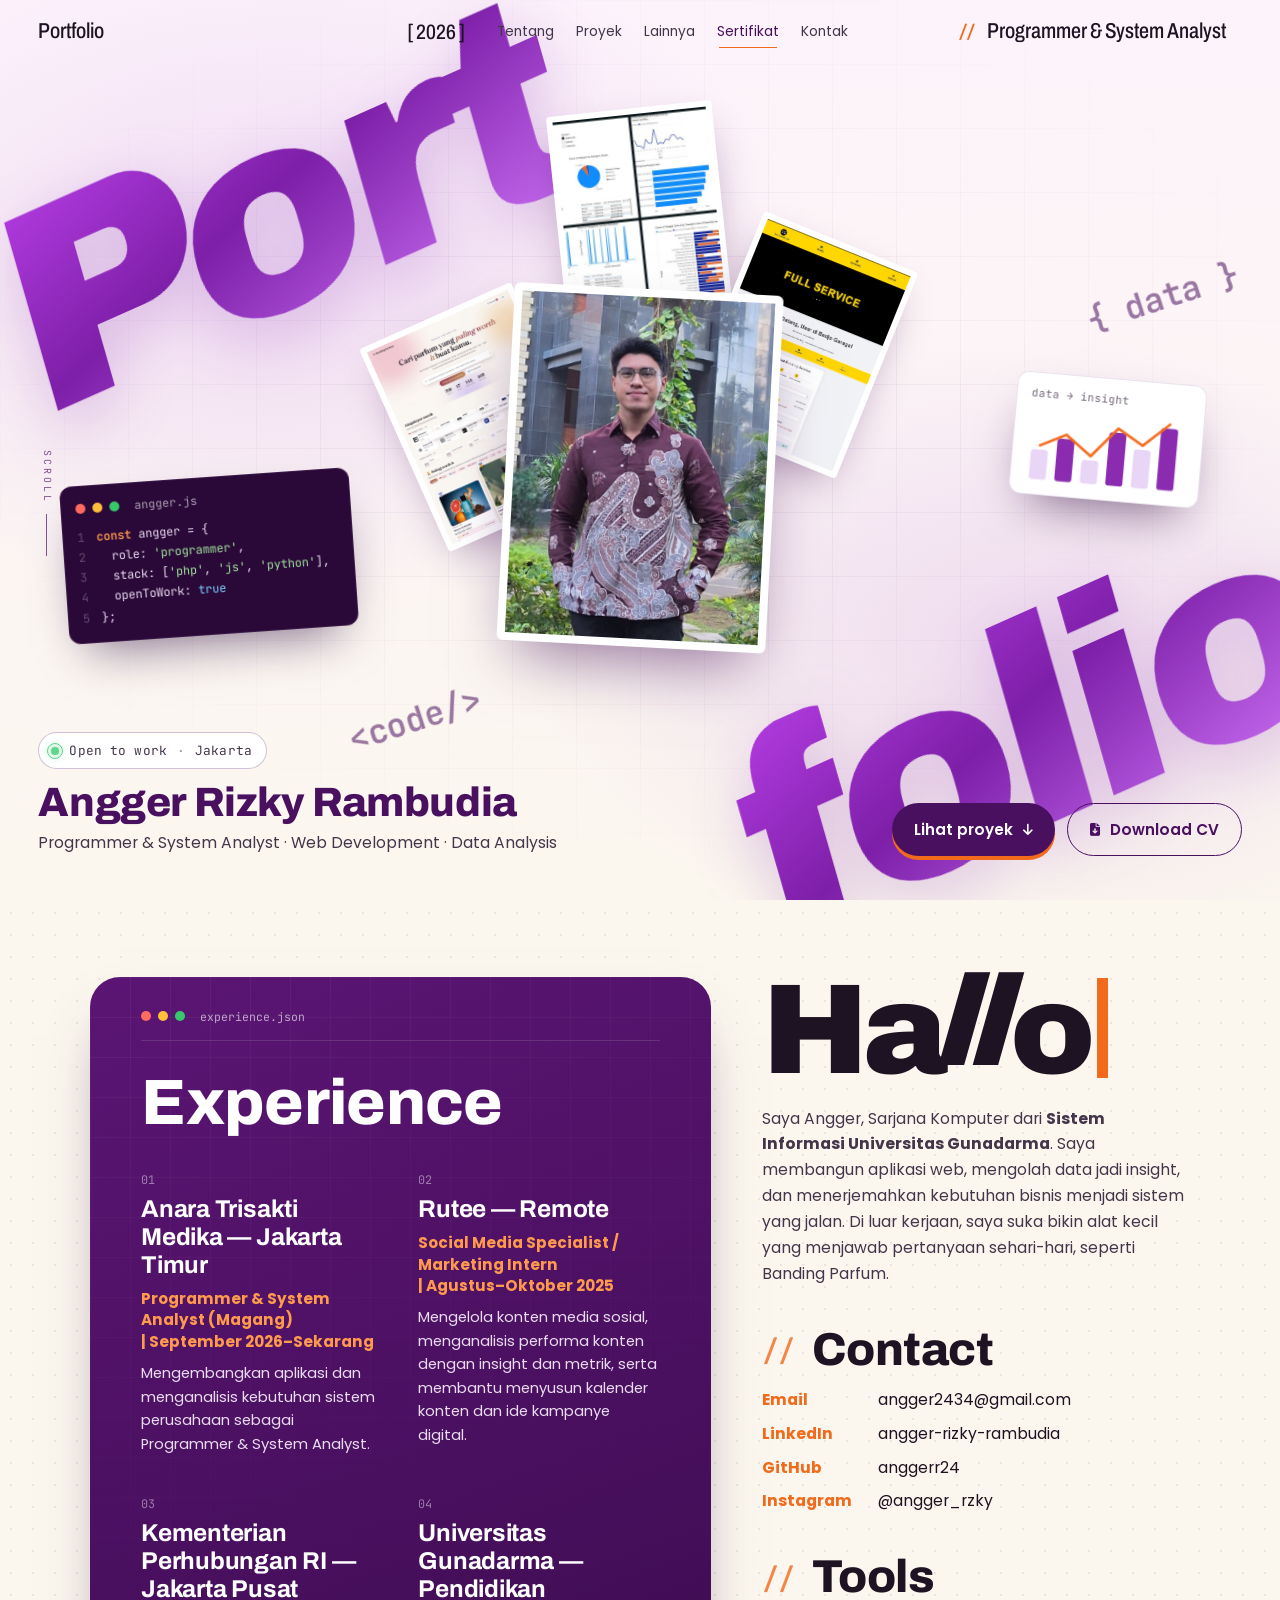
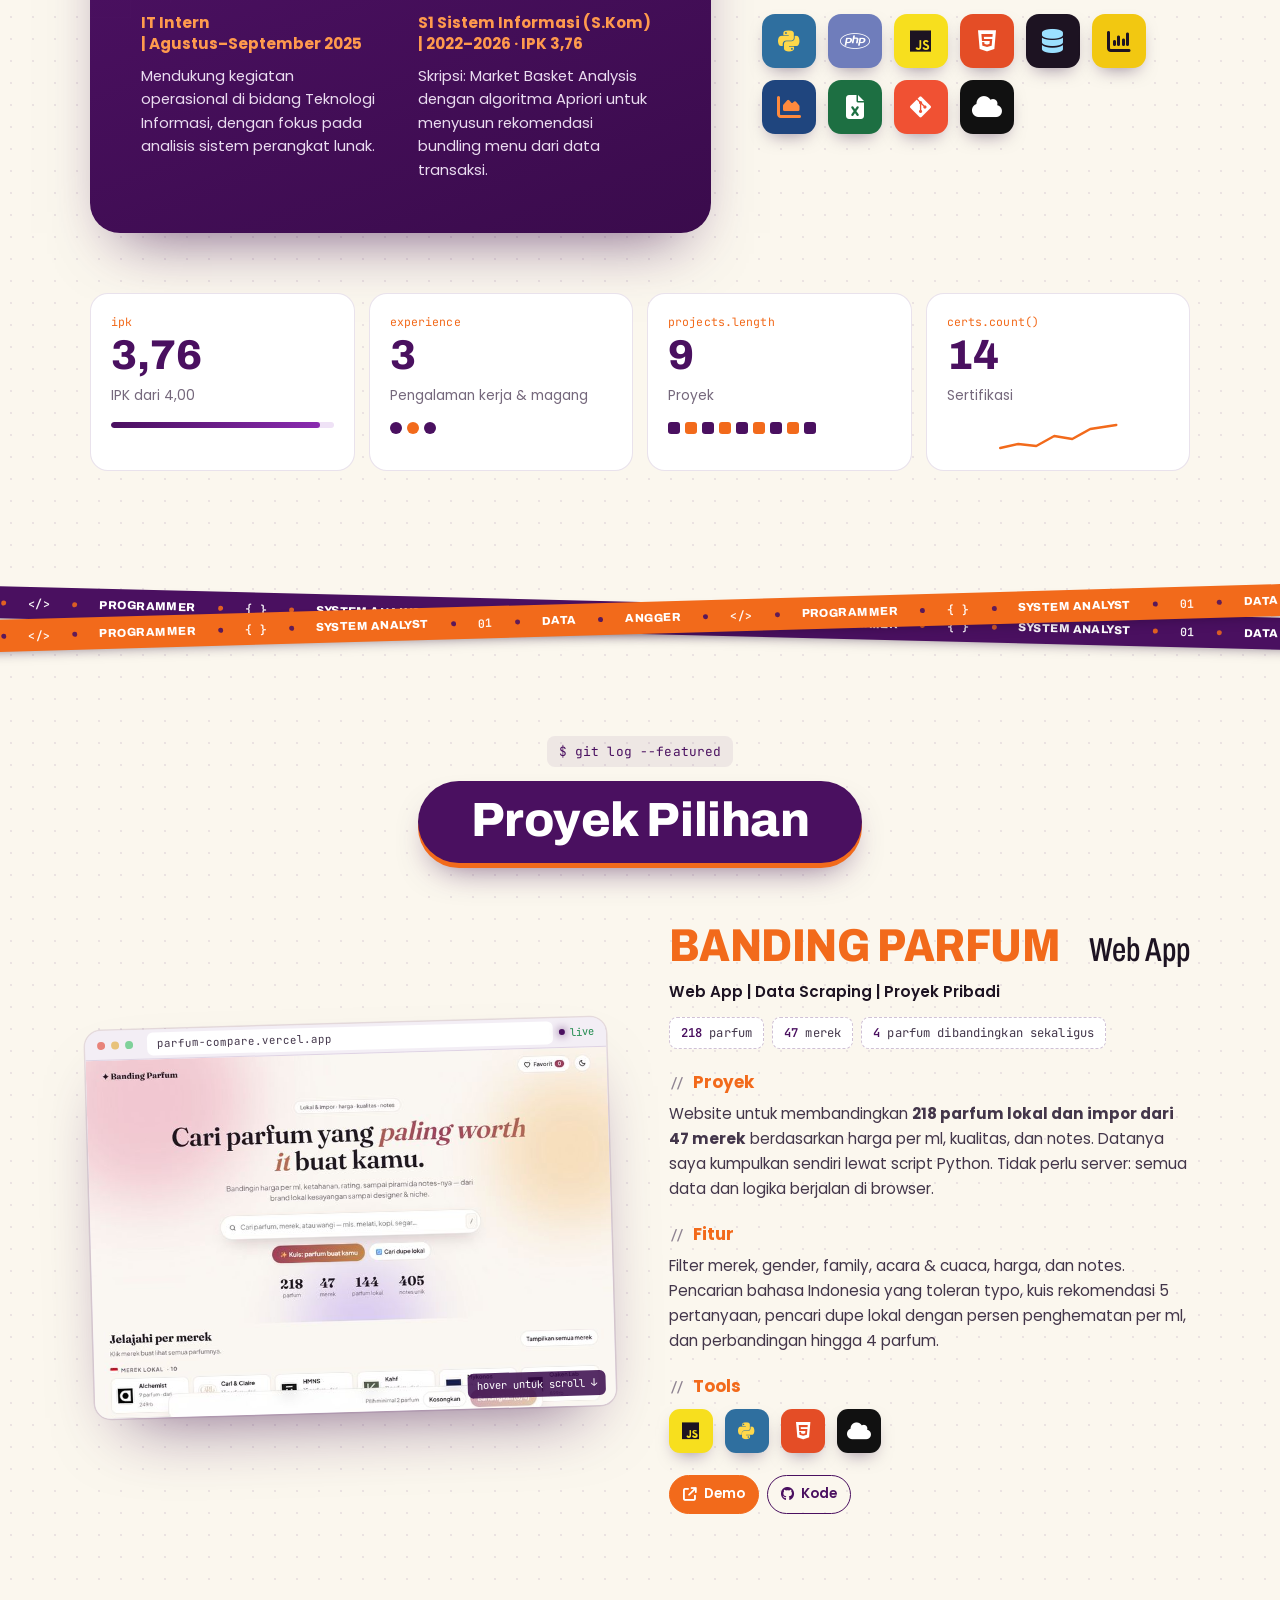
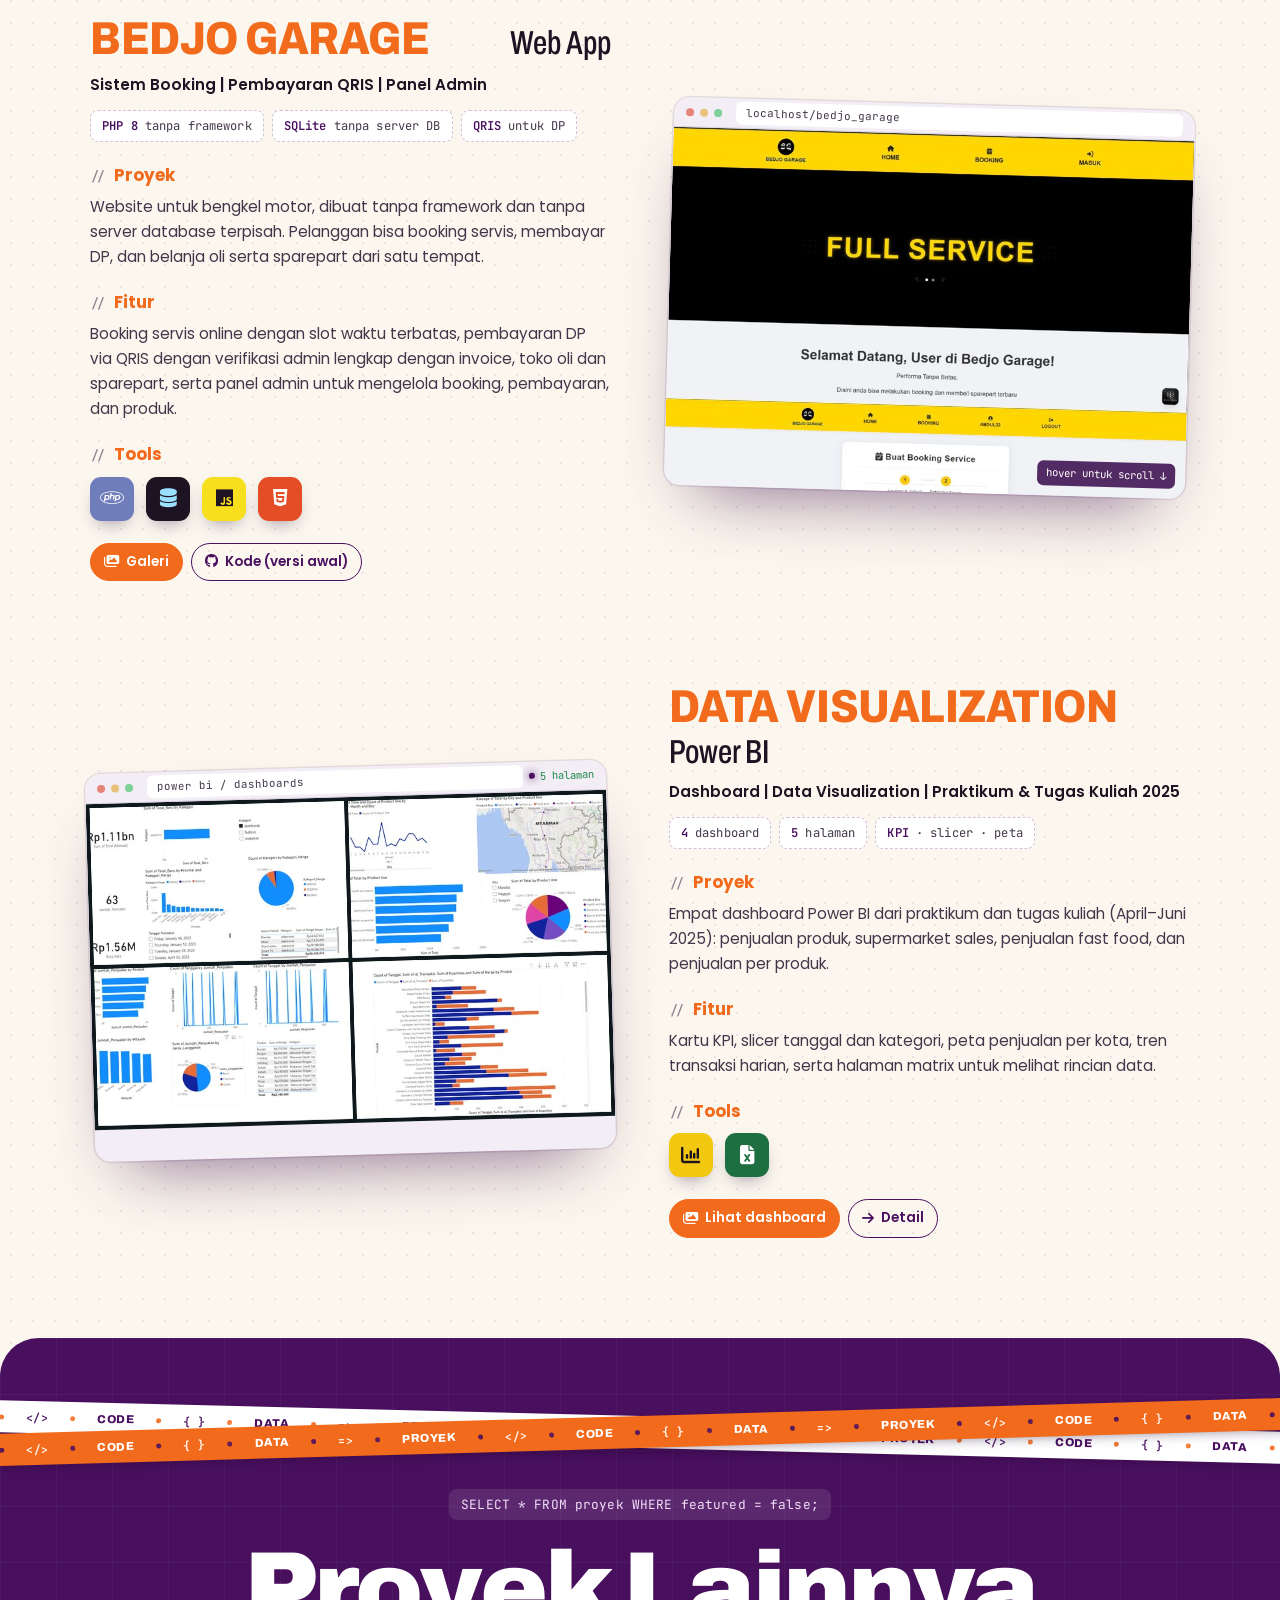
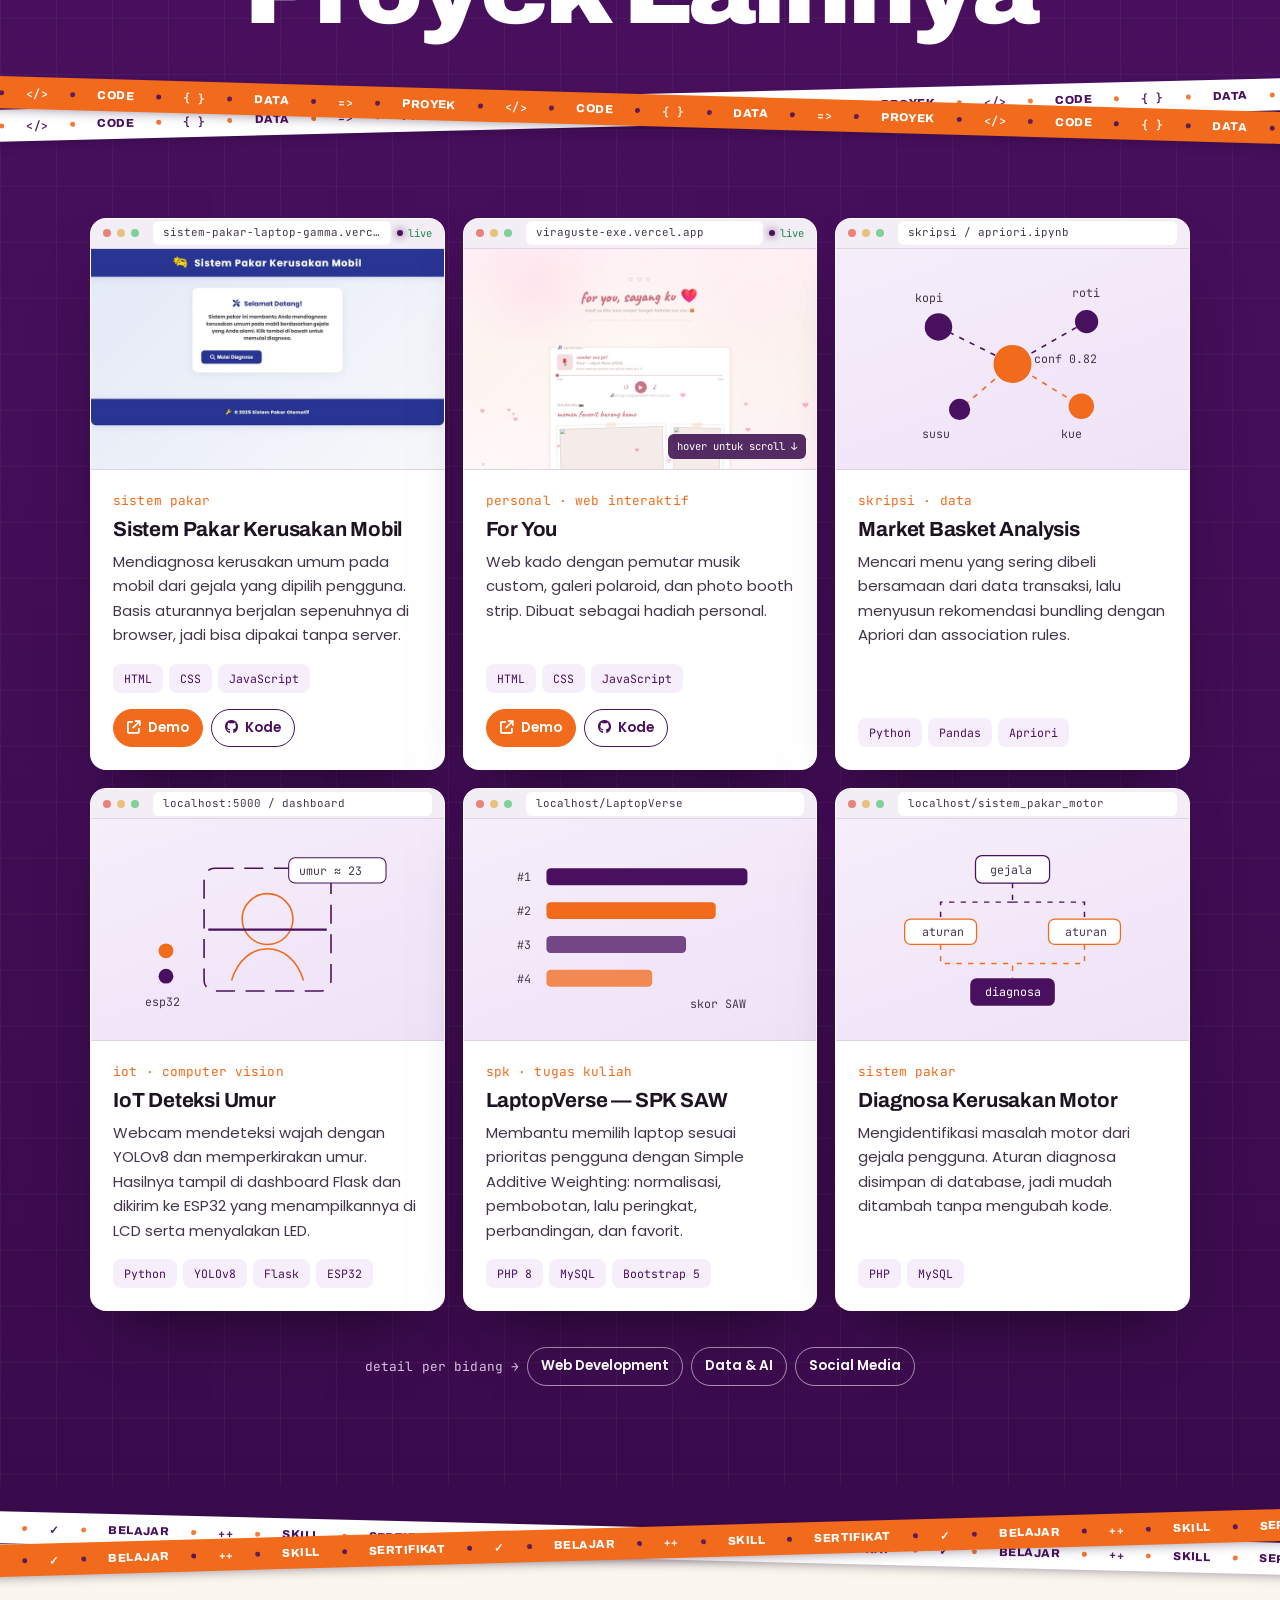
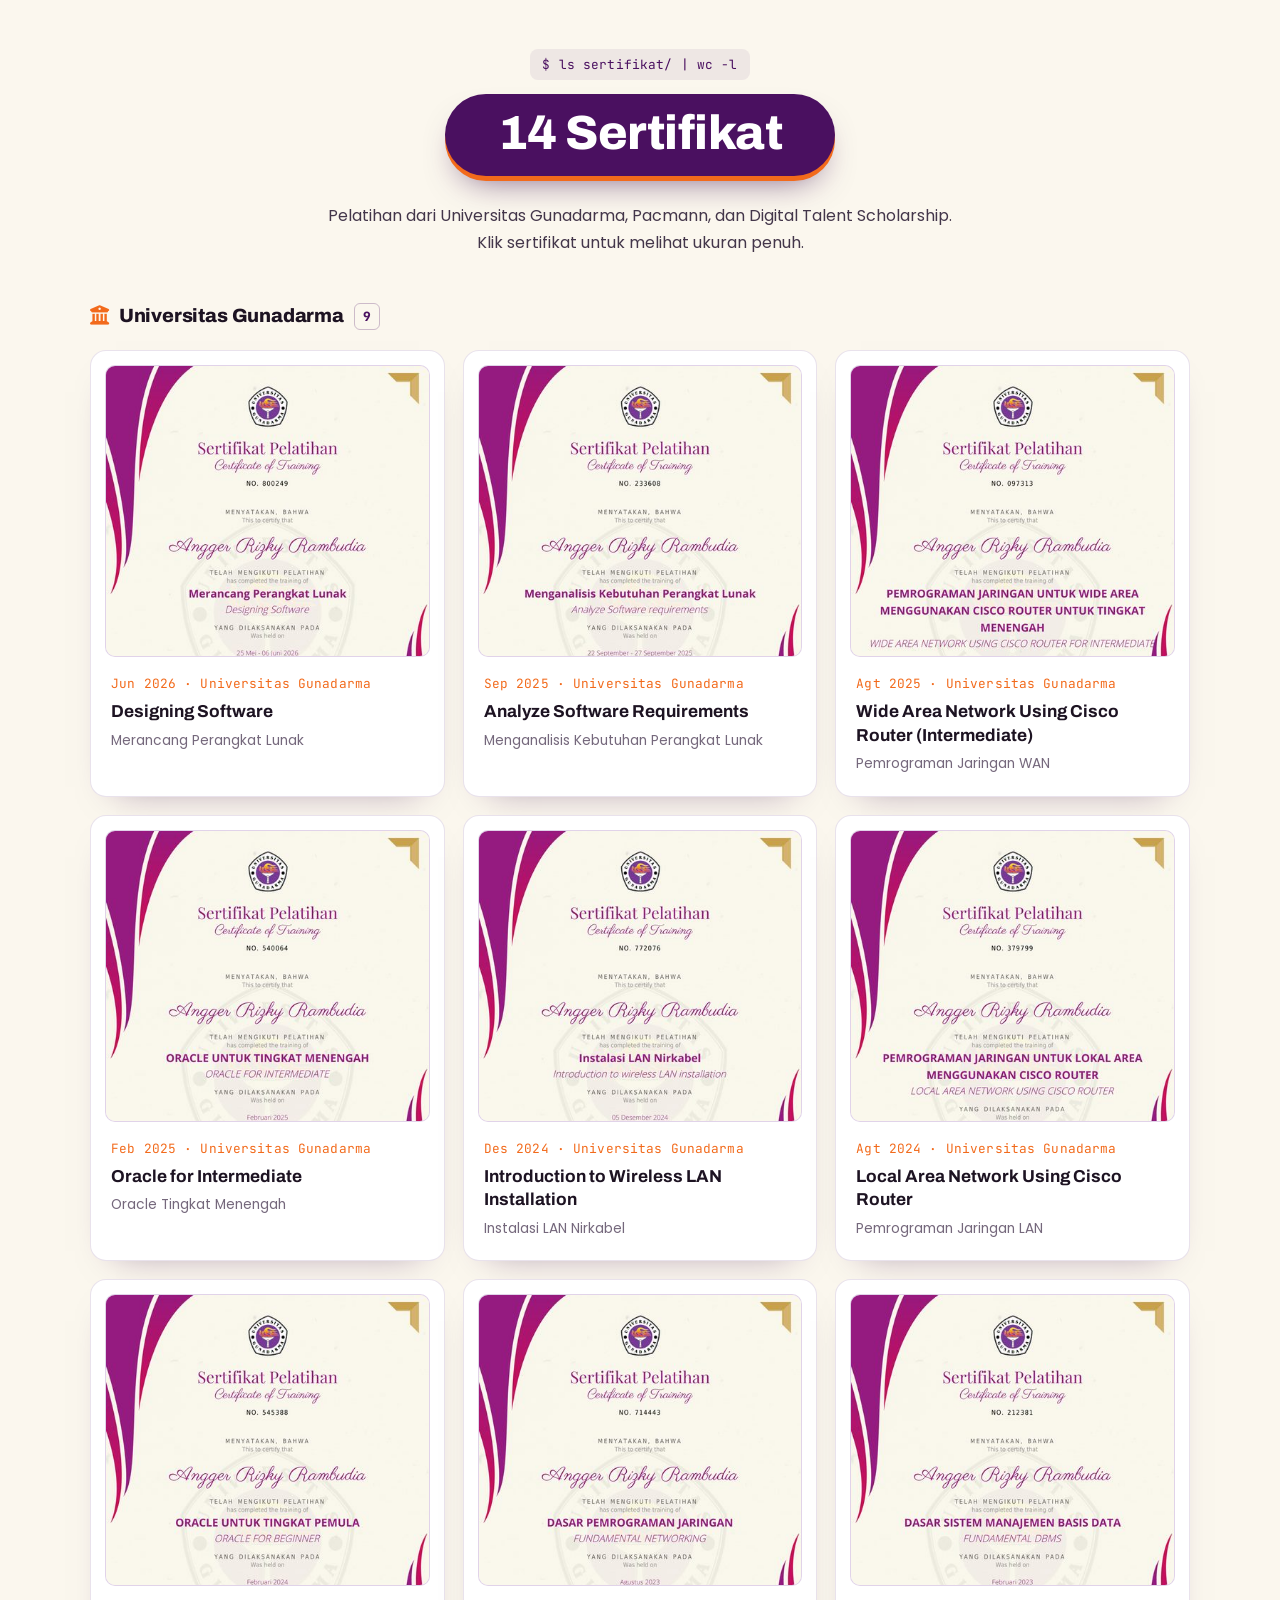
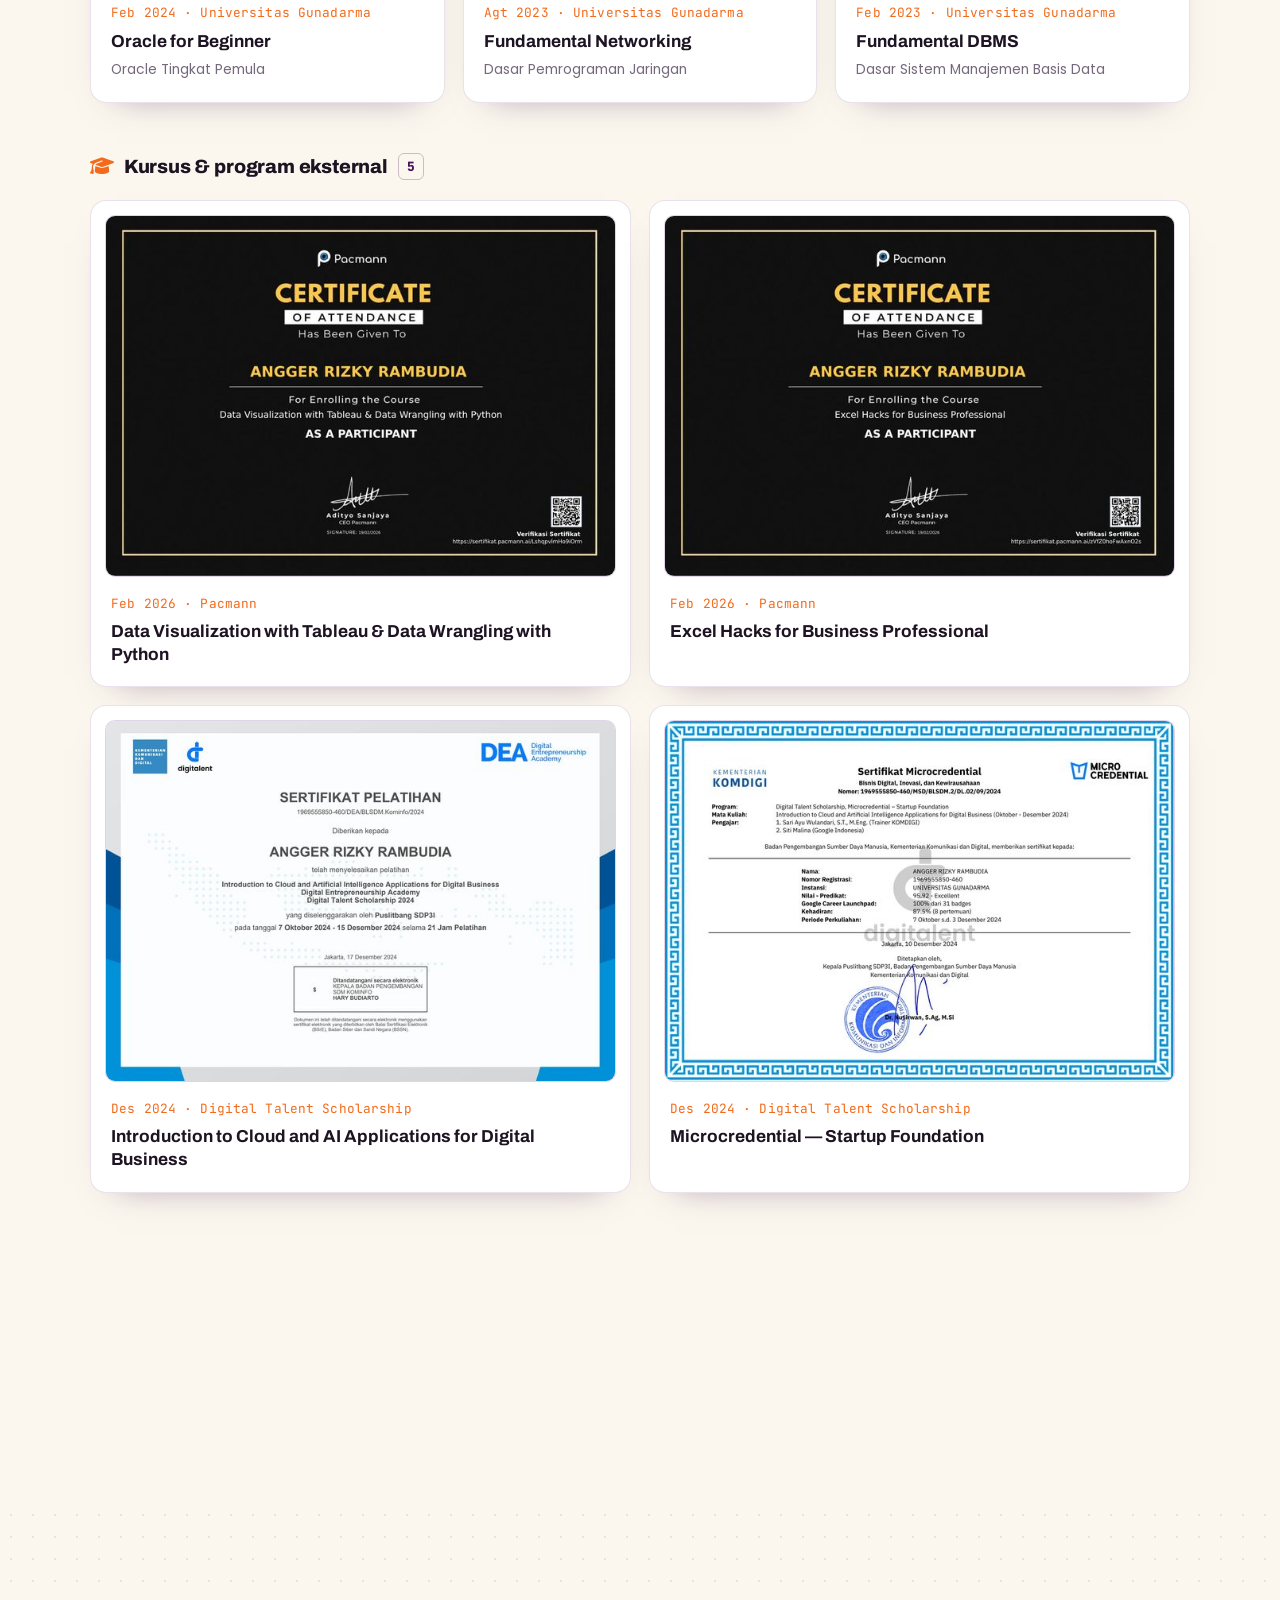
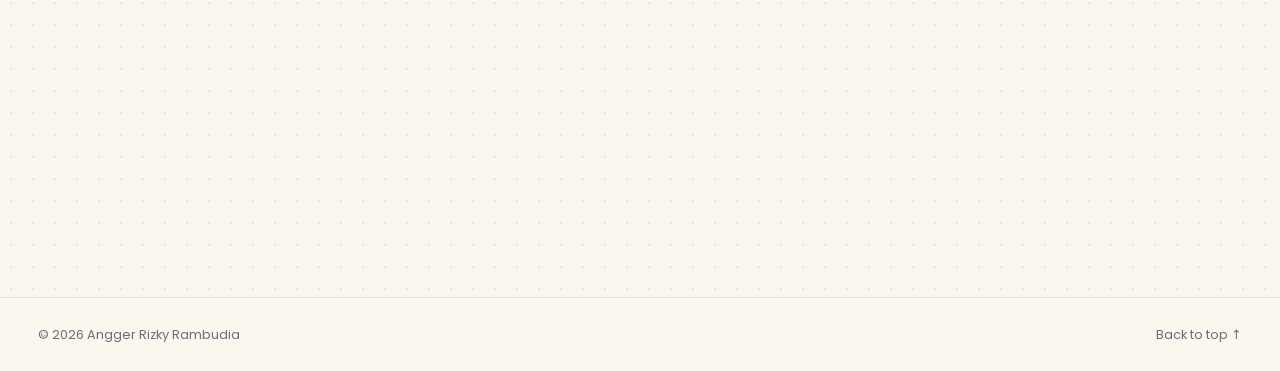
==== commit 6bb5287c: "Tambah aksen tech/code/data di tema editorial Co-Authored-By: Claude Fable 5.2 <noreply@anthropic.co" ====
--- a/index.html
+++ b/index.html
@@ -34,7 +34,7 @@
                     <li><a href="#contact">Kontak</a></li>
                 </ul>
             </div>
-            <span class="ed-role">Programmer &amp; System Analyst</span>
+            <span class="ed-role"><span class="ed-slash" aria-hidden="true">// </span>Programmer &amp; System Analyst</span>
             <div class="nav-tools">
                 <button type="button" class="icon-btn nav-toggle" aria-label="Buka menu" aria-expanded="false" aria-controls="nav-links">
                     <i class="fas fa-bars"></i>
@@ -49,11 +49,26 @@
             <div class="ed-stage" aria-hidden="true">
                 <span class="ed-word w1">Port</span>
                 <span class="ed-word w2">folio</span>
-                <span class="ed-tag t1">ANGGER</span>
-                <span class="ed-tag t2">ANGGER</span>
+                <span class="ed-tag t1">&lt;code/&gt;</span>
+                <span class="ed-tag t2">{ data }</span>
                 <img class="ed-card c1" src="prev_parfum.jpg" alt="" width="800" height="2000">
                 <img class="ed-card c2" src="pbi/collage.jpg" alt="" width="800" height="500">
                 <img class="ed-card c3" src="prev_bedjo.jpg" alt="" width="800" height="829">
+                <div class="ed-widget ed-codewin">
+                    <div class="ed-win"><i></i><i></i><i></i><span>angger.js</span></div>
+                    <pre><span class="ln">1</span><b>const</b> angger = {
+<span class="ln">2</span>  role: <em>'programmer'</em>,
+<span class="ln">3</span>  stack: [<em>'php'</em>, <em>'js'</em>, <em>'python'</em>],
+<span class="ln">4</span>  openToWork: <u>true</u>
+<span class="ln">5</span>};</pre>
+                </div>
+                <div class="ed-widget ed-chart">
+                    <span class="ed-chart-label">data → insight</span>
+                    <svg viewBox="0 0 150 70" fill="none">
+                        <rect class="bar" x="4" y="38" width="16" height="28" rx="3"/><rect class="bar b2" x="28" y="26" width="16" height="40" rx="3"/><rect class="bar" x="52" y="44" width="16" height="22" rx="3"/><rect class="bar b2" x="76" y="16" width="16" height="50" rx="3"/><rect class="bar" x="100" y="30" width="16" height="36" rx="3"/><rect class="bar b2" x="124" y="8" width="16" height="58" rx="3"/>
+                        <polyline class="line" points="12,34 36,22 60,40 84,12 108,26 132,4"/>
+                    </svg>
+                </div>
             </div>
             <div class="ed-photo"><img src="foto-hero.jpg" alt="Foto Angger Rizky Rambudia" width="660" height="880"></div>
 
@@ -75,6 +90,7 @@
         <section id="about" class="ed-about">
             <div class="wrap ed-about-grid">
                 <div class="ed-exp reveal" id="experience">
+                    <div class="ed-win"><i></i><i></i><i></i><span>experience.json</span></div>
                     <h2>Experience</h2>
                     <div class="ed-exp-grid">
                         <article>
@@ -101,7 +117,7 @@
                 </div>
 
                 <div class="ed-me reveal">
-                    <h2 class="ed-hallo" aria-label="Hallo">Ha<i>ll</i>o</h2>
+                    <h2 class="ed-hallo" aria-label="Hallo">Ha<i>ll</i>o<span class="ed-caret" aria-hidden="true"></span></h2>
                     <p class="ed-bio">Saya Angger, Sarjana Komputer dari <strong>Sistem Informasi Universitas Gunadarma</strong>. Saya membangun aplikasi web, mengolah data jadi insight, dan menerjemahkan kebutuhan bisnis menjadi sistem yang jalan. Di luar kerjaan, saya suka bikin alat kecil yang menjawab pertanyaan sehari-hari, seperti Banding Parfum.</p>
 
                     <h3 class="ed-h">Contact</h3>
@@ -130,20 +146,20 @@
 
             <div class="wrap">
                 <div class="facts reveal">
-                    <div class="fact"><span class="fact-num" data-count="3.76" data-decimals="2">3,76</span><span class="fact-label">IPK dari 4,00</span></div>
-                    <div class="fact"><span class="fact-num" data-count="3">3</span><span class="fact-label">Pengalaman kerja &amp; magang</span></div>
-                    <div class="fact"><span class="fact-num" data-count="9">9</span><span class="fact-label">Proyek</span></div>
-                    <div class="fact"><span class="fact-num" data-count="14">14</span><span class="fact-label">Sertifikasi</span></div>
+                    <div class="fact"><span class="fact-key mono">ipk</span><span class="fact-num" data-count="3.76" data-decimals="2">3,76</span><span class="fact-label">IPK dari 4,00</span><span class="fact-meter" style="--v:94%" aria-hidden="true"><i></i></span></div>
+                    <div class="fact"><span class="fact-key mono">experience</span><span class="fact-num" data-count="3">3</span><span class="fact-label">Pengalaman kerja &amp; magang</span><span class="fact-dots" aria-hidden="true"><i></i><i></i><i></i></span></div>
+                    <div class="fact"><span class="fact-key mono">projects.length</span><span class="fact-num" data-count="9">9</span><span class="fact-label">Proyek</span><span class="fact-dots sq" aria-hidden="true"><i></i><i></i><i></i><i></i><i></i><i></i><i></i><i></i><i></i></span></div>
+                    <div class="fact"><span class="fact-key mono">certs.count()</span><span class="fact-num" data-count="14">14</span><span class="fact-label">Sertifikasi</span><svg class="fact-spark" viewBox="0 0 120 30" fill="none" aria-hidden="true"><polyline points="2,26 20,22 38,24 56,14 74,17 92,7 118,3"/></svg></div>
                 </div>
             </div>
         </section>
 
-        <div class="ribbons" data-text="ANGGER" aria-hidden="true"></div>
+        <div class="ribbons" data-text="ANGGER|&lt;/&gt;|PROGRAMMER|{ }|SYSTEM ANALYST|01|DATA" aria-hidden="true"></div>
 
         <!-- Proyek pilihan -->
         <section id="projects" class="ed-panel">
             <div class="wrap">
-                <div class="ed-pill-wrap reveal"><h2 class="ed-pill">Proyek Pilihan</h2></div>
+                <div class="ed-pill-wrap reveal"><span class="ed-cmd mono" aria-hidden="true">$ git log --featured</span><h2 class="ed-pill">Proyek Pilihan</h2></div>
 
                 <!-- Banding Parfum -->
                 <article class="ed-feature reveal">
@@ -154,6 +170,7 @@
                     <div class="ed-feature-body">
                         <div class="ed-feature-head"><h3>Banding Parfum</h3><span class="ed-kind">Web App</span></div>
                         <p class="ed-sub">Web App | Data Scraping | Proyek Pribadi</p>
+                        <ul class="ed-stats mono"><li><b>218</b> parfum</li><li><b>47</b> merek</li><li><b>4</b> parfum dibandingkan sekaligus</li></ul>
                         <h4>Proyek</h4>
                         <p>Website untuk membandingkan <strong>218 parfum lokal dan impor dari 47 merek</strong> berdasarkan harga per ml, kualitas, dan notes. Datanya saya kumpulkan sendiri lewat script Python. Tidak perlu server: semua data dan logika berjalan di browser.</p>
                         <h4>Fitur</h4>
@@ -181,6 +198,7 @@
                     <div class="ed-feature-body">
                         <div class="ed-feature-head"><h3>Bedjo Garage</h3><span class="ed-kind">Web App</span></div>
                         <p class="ed-sub">Sistem Booking | Pembayaran QRIS | Panel Admin</p>
+                        <ul class="ed-stats mono"><li><b>PHP 8</b> tanpa framework</li><li><b>SQLite</b> tanpa server DB</li><li><b>QRIS</b> untuk DP</li></ul>
                         <h4>Proyek</h4>
                         <p>Website untuk bengkel motor, dibuat tanpa framework dan tanpa server database terpisah. Pelanggan bisa booking servis, membayar DP, dan belanja oli serta sparepart dari satu tempat.</p>
                         <h4>Fitur</h4>
@@ -208,6 +226,7 @@
                     <div class="ed-feature-body">
                         <div class="ed-feature-head"><h3>Data Visualization</h3><span class="ed-kind">Power BI</span></div>
                         <p class="ed-sub">Dashboard | Data Visualization | Praktikum &amp; Tugas Kuliah 2025</p>
+                        <ul class="ed-stats mono"><li><b>4</b> dashboard</li><li><b>5</b> halaman</li><li><b>KPI</b> · slicer · peta</li></ul>
                         <h4>Proyek</h4>
                         <p>Empat dashboard Power BI dari praktikum dan tugas kuliah (April–Juni 2025): penjualan produk, supermarket sales, penjualan fast food, dan penjualan per produk.</p>
                         <h4>Fitur</h4>
@@ -228,9 +247,10 @@
 
         <!-- Proyek lainnya -->
         <section id="more" class="ed-dark">
-            <div class="ribbons" data-text="PROYEK" aria-hidden="true"></div>
+            <div class="ribbons" data-text="PROYEK|&lt;/&gt;|CODE|{ }|DATA|=&gt;" aria-hidden="true"></div>
+            <p class="ed-cmd light mono reveal" aria-hidden="true">SELECT * FROM proyek WHERE featured = false;</p>
             <h2 class="ed-banner-title reveal">Proyek Lainnya</h2>
-            <div class="ribbons flip" data-text="PROYEK" aria-hidden="true"></div>
+            <div class="ribbons flip" data-text="PROYEK|&lt;/&gt;|CODE|{ }|DATA|=&gt;" aria-hidden="true"></div>
             <div class="wrap">
                 <div class="projects">
                     <!-- Sistem Pakar Mobil -->
@@ -382,9 +402,9 @@
 
         <!-- Sertifikasi -->
         <section id="certifications" class="ed-certs">
-            <div class="ribbons" data-text="SERTIFIKAT" aria-hidden="true"></div>
+            <div class="ribbons" data-text="SERTIFIKAT|✓|BELAJAR|++|SKILL" aria-hidden="true"></div>
             <div class="wrap">
-                <div class="ed-pill-wrap reveal"><h2 class="ed-pill">14 Sertifikat</h2></div>
+                <div class="ed-pill-wrap reveal"><span class="ed-cmd mono" aria-hidden="true">$ ls sertifikat/ | wc -l</span><h2 class="ed-pill">14 Sertifikat</h2></div>
                 <p class="ed-lead reveal">Pelatihan dari Universitas Gunadarma, Pacmann, dan Digital Talent Scholarship. Klik sertifikat untuk melihat ukuran penuh.</p>
 
                 <h3 class="cert-group reveal"><i class="fas fa-building-columns"></i> Universitas Gunadarma <span class="mono">9</span></h3>
@@ -514,6 +534,7 @@
         <!-- Kontak -->
         <section id="contact" class="ed-contact-sec">
             <div class="wrap">
+                <p class="ed-cmd mono reveal" aria-hidden="true">&gt; ping angger --open-to-work<span class="ed-caret sm"></span></p>
                 <h2 class="ed-together reveal">Let's work together</h2>
                 <div class="ed-pills reveal">
                     <a href="mailto:angger2434@gmail.com">angger2434@gmail.com</a>
--- a/style.css
+++ b/style.css
@@ -1675,3 +1675,122 @@
     .ed-word, .ed-card, .ed-photo { animation: none !important; }
 }
 .detail-media.icon { background: linear-gradient(160deg, #f6eefb, #efe2f6); }
+
+
+/* ============================================================
+   AKSEN TECH / CODE / DATA di atas tema editorial
+   ============================================================ */
+body.ed { background-image: radial-gradient(rgba(74, 16, 96, 0.09) 1px, transparent 1.4px); background-size: 22px 22px; }
+.ed-slash { font-family: var(--font-mono); font-size: .8em; color: var(--orange); }
+.ed-caret { display: inline-block; width: .09em; height: .78em; margin-left: .06em; vertical-align: -0.04em; background: var(--orange); animation: blink 1s steps(1) infinite; }
+.ed-caret.sm { width: .55em; height: 1.05em; vertical-align: -0.18em; margin-left: .4em; }
+.ed-tag { font-family: var(--font-mono); font-weight: 600; font-stretch: 100%; color: var(--plum); opacity: .55; }
+
+/* garis blueprint halus di hero */
+.ed-hero::before {
+    content: ''; position: absolute; inset: 0; z-index: -2; pointer-events: none;
+    background-image: linear-gradient(rgba(74, 16, 96, 0.055) 1px, transparent 1px), linear-gradient(90deg, rgba(74, 16, 96, 0.055) 1px, transparent 1px);
+    background-size: 64px 64px;
+    -webkit-mask-image: radial-gradient(ellipse 75% 70% at 50% 45%, #000 20%, transparent 75%);
+    mask-image: radial-gradient(ellipse 75% 70% at 50% 45%, #000 20%, transparent 75%);
+}
+
+/* bar jendela (titik tiga + nama file) */
+.ed-win { display: flex; align-items: center; gap: 7px; font-family: var(--font-mono); font-size: .72rem; color: rgba(255, 255, 255, 0.62); }
+.ed-win i { width: 10px; height: 10px; border-radius: 50%; background: #ff6b5e; }
+.ed-win i:nth-child(2) { background: #ffbe3b; }
+.ed-win i:nth-child(3) { background: #35c96a; }
+.ed-win span { margin-left: 8px; }
+
+/* widget melayang di hero */
+.ed-widget { position: absolute; border-radius: 12px; box-shadow: 0 24px 50px -20px rgba(40, 6, 56, 0.6); animation: widgetIn .9s .6s var(--ease) both; }
+@keyframes widgetIn { from { opacity: 0; translate: 0 30px; } to { opacity: 1; translate: 0 0; } }
+.ed-codewin { left: clamp(16px, 5vw, 90px); top: 53%; width: 290px; padding: 12px 14px 14px; background: #2a0838; transform: rotate(-4deg); border: 1px solid rgba(255, 255, 255, 0.08); }
+.ed-codewin pre { margin-top: 10px; font-family: var(--font-mono); font-size: .74rem; line-height: 1.7; color: #e9dcf0; white-space: pre; }
+.ed-codewin .ln { display: inline-block; width: 1.6em; color: rgba(255, 255, 255, 0.28); user-select: none; }
+.ed-codewin b { color: #ff9a4d; font-weight: 600; }
+.ed-codewin em { color: #9fe39a; font-style: normal; }
+.ed-codewin u { color: #7fd1ff; text-decoration: none; }
+.ed-chart { right: clamp(16px, 6vw, 110px); top: 42%; width: 190px; padding: 12px 14px 10px; background: #fff; border: 1.5px solid var(--line); transform: rotate(5deg); }
+.ed-chart-label { display: block; margin-bottom: 6px; font-family: var(--font-mono); font-size: .68rem; color: var(--muted); }
+.ed-chart svg { display: block; width: 100%; height: auto; overflow: visible; }
+.ed-chart .bar { fill: #e9d5f5; transform-box: fill-box; transform-origin: bottom; animation: barUp 1s 1s var(--ease) both; }
+.ed-chart .bar.b2 { fill: var(--accent-2); animation-delay: 1.15s; }
+.ed-chart .line { stroke: var(--orange); stroke-width: 2.5; stroke-linecap: round; stroke-linejoin: round; stroke-dasharray: 200; stroke-dashoffset: 200; animation: draw 1.4s 1.5s var(--ease) forwards; }
+@keyframes barUp { from { transform: scaleY(0); } to { transform: none; } }
+@keyframes draw { to { stroke-dashoffset: 0; } }
+
+/* kotak Experience bergaya editor kode */
+.ed-exp { position: relative; overflow: hidden; padding-top: clamp(20px, 2.6vw, 30px); }
+.ed-exp::before {
+    content: ''; position: absolute; inset: 0; pointer-events: none;
+    background-image: linear-gradient(rgba(255, 255, 255, 0.045) 1px, transparent 1px), linear-gradient(90deg, rgba(255, 255, 255, 0.045) 1px, transparent 1px);
+    background-size: 40px 40px;
+    -webkit-mask-image: linear-gradient(160deg, #000, transparent 70%); mask-image: linear-gradient(160deg, #000, transparent 70%);
+}
+.ed-exp > * { position: relative; }
+.ed-exp .ed-win { margin-bottom: clamp(18px, 2.4vw, 30px); padding-bottom: 14px; border-bottom: 1px solid rgba(255, 255, 255, 0.12); }
+.ed-exp-grid { counter-reset: exp; }
+.ed-exp-grid article { counter-increment: exp; }
+.ed-exp-grid article::before { content: '0' counter(exp); display: block; margin-bottom: 6px; font-family: var(--font-mono); font-size: .74rem; color: rgba(255, 255, 255, 0.45); }
+
+/* judul kecil gaya komentar kode */
+.ed-h::before, .ed-feature-body h4::before { content: '// '; font-family: var(--font-mono); font-weight: 500; font-size: .62em; color: var(--orange); opacity: .8; vertical-align: .12em; }
+.ed-feature-body h4::before { font-size: .78em; color: var(--muted); vertical-align: 0; }
+
+/* baris perintah di atas judul bagian */
+.ed-pill-wrap { flex-direction: column; align-items: center; gap: 14px; }
+.ed-cmd { display: inline-block; padding: 5px 12px; border-radius: 8px; background: rgba(74, 16, 96, 0.07); color: var(--plum); font-size: .8rem; }
+.ed-cmd.light { display: block; width: max-content; max-width: calc(100% - 32px); margin: 0 auto 6px; background: rgba(255, 255, 255, 0.1); color: #f1dff8; }
+.ed-contact-sec .ed-cmd { margin-bottom: 14px; }
+
+/* kartu angka sebagai data */
+.fact { position: relative; display: flex; flex-direction: column; }
+.fact-key { color: var(--orange); font-size: .72rem; margin-bottom: 4px; }
+.fact-meter, .fact-dots, .fact-spark { margin-top: 14px; }
+.fact-meter { display: block; height: 6px; border-radius: 6px; background: #efe2f6; overflow: hidden; }
+.fact-meter i { display: block; height: 100%; width: var(--v); border-radius: inherit; background: linear-gradient(90deg, var(--plum), var(--accent-2)); transform-origin: left; transform: scaleX(0); transition: transform 1.4s .2s var(--ease); }
+.facts.in .fact-meter i { transform: none; }
+.fact-dots { display: flex; flex-wrap: wrap; gap: 5px; }
+.fact-dots i { width: 12px; height: 12px; border-radius: 50%; background: var(--plum); }
+.fact-dots i:nth-child(even) { background: var(--orange); }
+.fact-dots.sq i { border-radius: 3px; }
+.fact-spark { display: block; width: 100%; height: 26px; overflow: visible; }
+.fact-spark polyline { stroke: var(--orange); stroke-width: 2.5; stroke-linecap: round; stroke-linejoin: round; stroke-dasharray: 160; stroke-dashoffset: 160; transition: stroke-dashoffset 1.6s .3s var(--ease); }
+.facts.in .fact-spark polyline { stroke-dashoffset: 0; }
+
+/* chip data di proyek pilihan */
+.ed-stats { display: flex; flex-wrap: wrap; gap: 8px; margin-top: 14px; }
+.ed-stats li { padding: 5px 11px; border-radius: 8px; background: #fff; border: 1.5px dashed var(--line-strong); color: var(--text-2); font-size: .76rem; }
+.ed-stats b { color: var(--plum); font-weight: 600; }
+
+/* simbol kode di pita */
+.ribbon-track span.sym { font-family: var(--font-mono); font-weight: 600; opacity: .95; }
+
+/* grid halus di bagian ungu */
+.ed-dark::before {
+    content: ''; position: absolute; inset: 0; pointer-events: none; border-radius: inherit;
+    background-image: linear-gradient(rgba(255, 255, 255, 0.04) 1px, transparent 1px), linear-gradient(90deg, rgba(255, 255, 255, 0.04) 1px, transparent 1px);
+    background-size: 56px 56px;
+}
+.ed-dark > * { position: relative; }
+
+@media (max-width: 1040px) {
+    .ed-codewin { top: 58%; width: 250px; }
+    .ed-codewin pre { font-size: .66rem; }
+    .ed-chart { width: 150px; top: 46%; }
+}
+@media (max-width: 640px) {
+    .ed-codewin { display: none; }
+    .ed-chart { width: 96px; padding: 7px 8px 6px; right: 3vw; top: 60%; border-radius: 9px; }
+    .ed-chart-label { font-size: .5rem; margin-bottom: 3px; }
+    .ed-cmd { font-size: .72rem; }
+    .ed-cmd.light { white-space: normal; text-align: center; width: auto; }
+}
+@media (prefers-reduced-motion: reduce) {
+    .ed-widget, .ed-chart .bar { animation: none !important; }
+    .ed-chart .line, .fact-spark polyline { stroke-dashoffset: 0 !important; }
+    .fact-meter i { transform: none !important; }
+}
+@media (min-width: 641px) { .ed-tag.t1 { left: 27%; bottom: 17%; } }
+.fact-spark { height: 30px; }
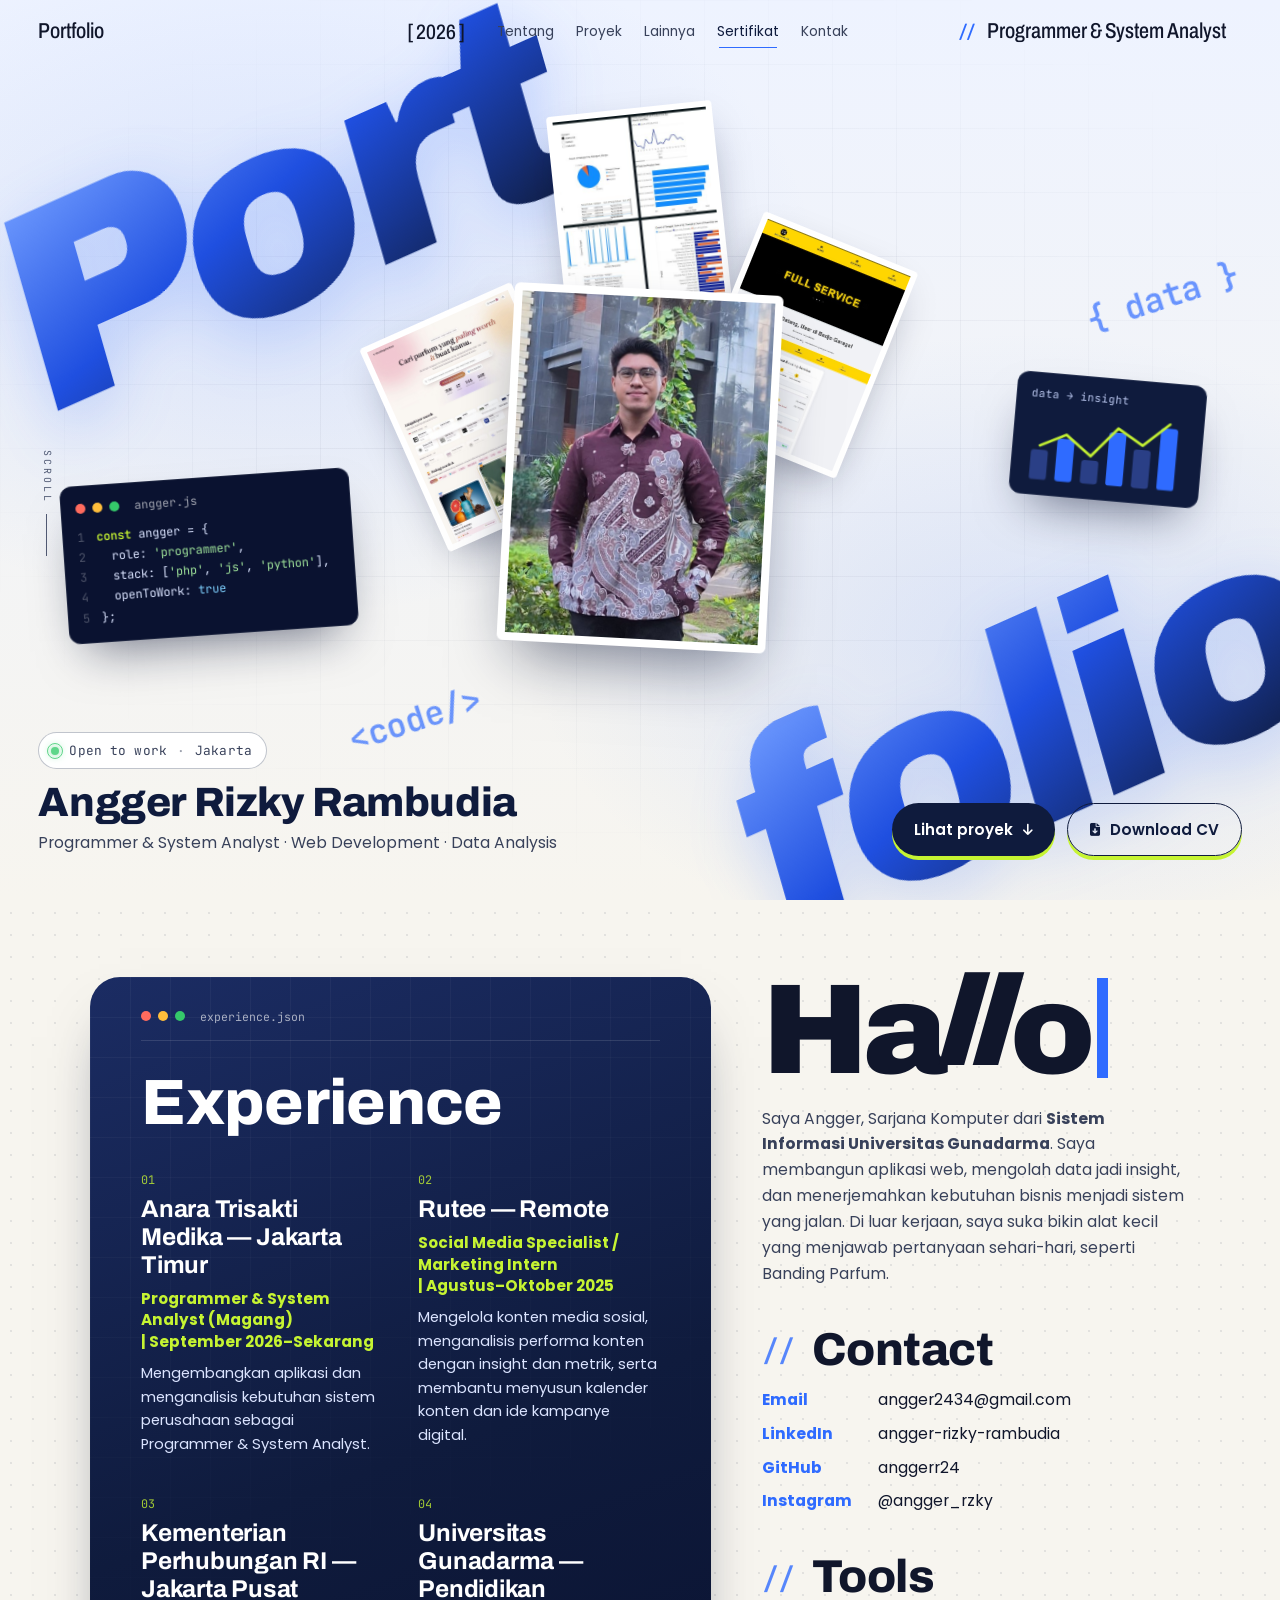
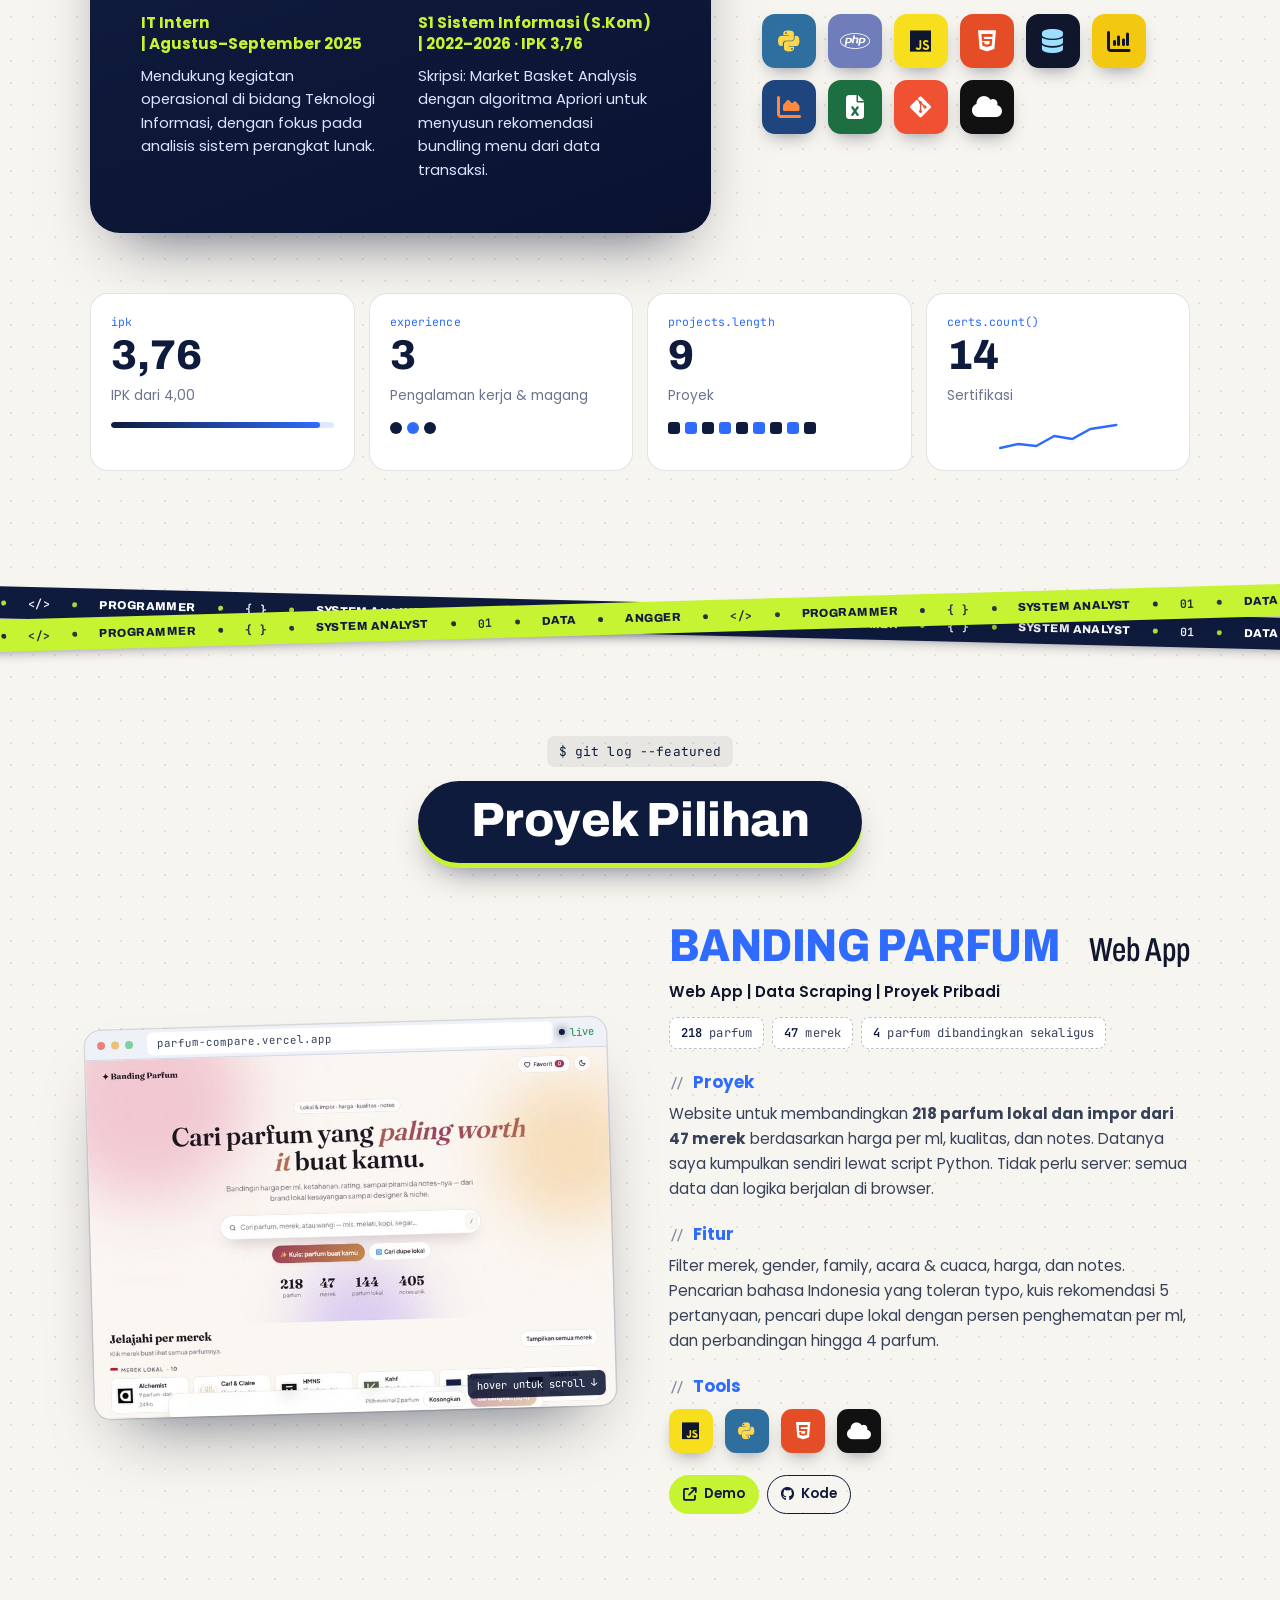
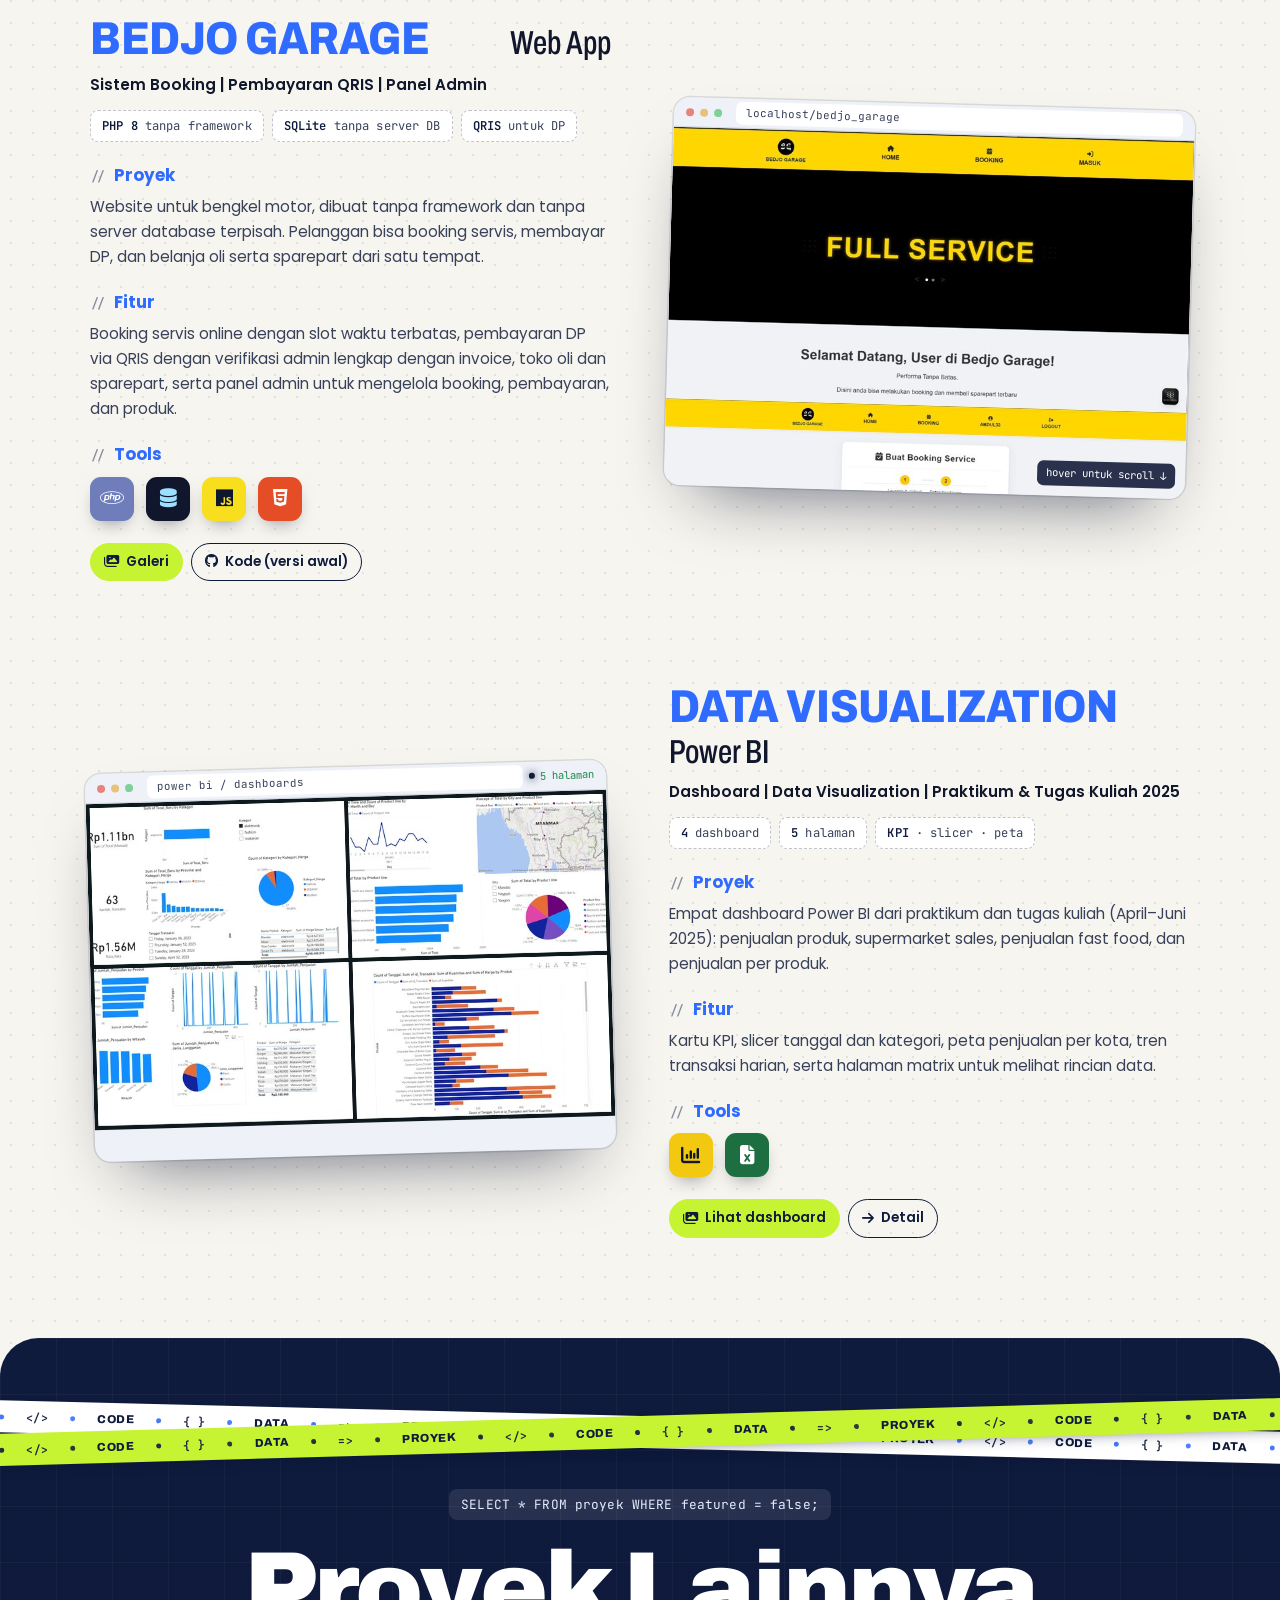
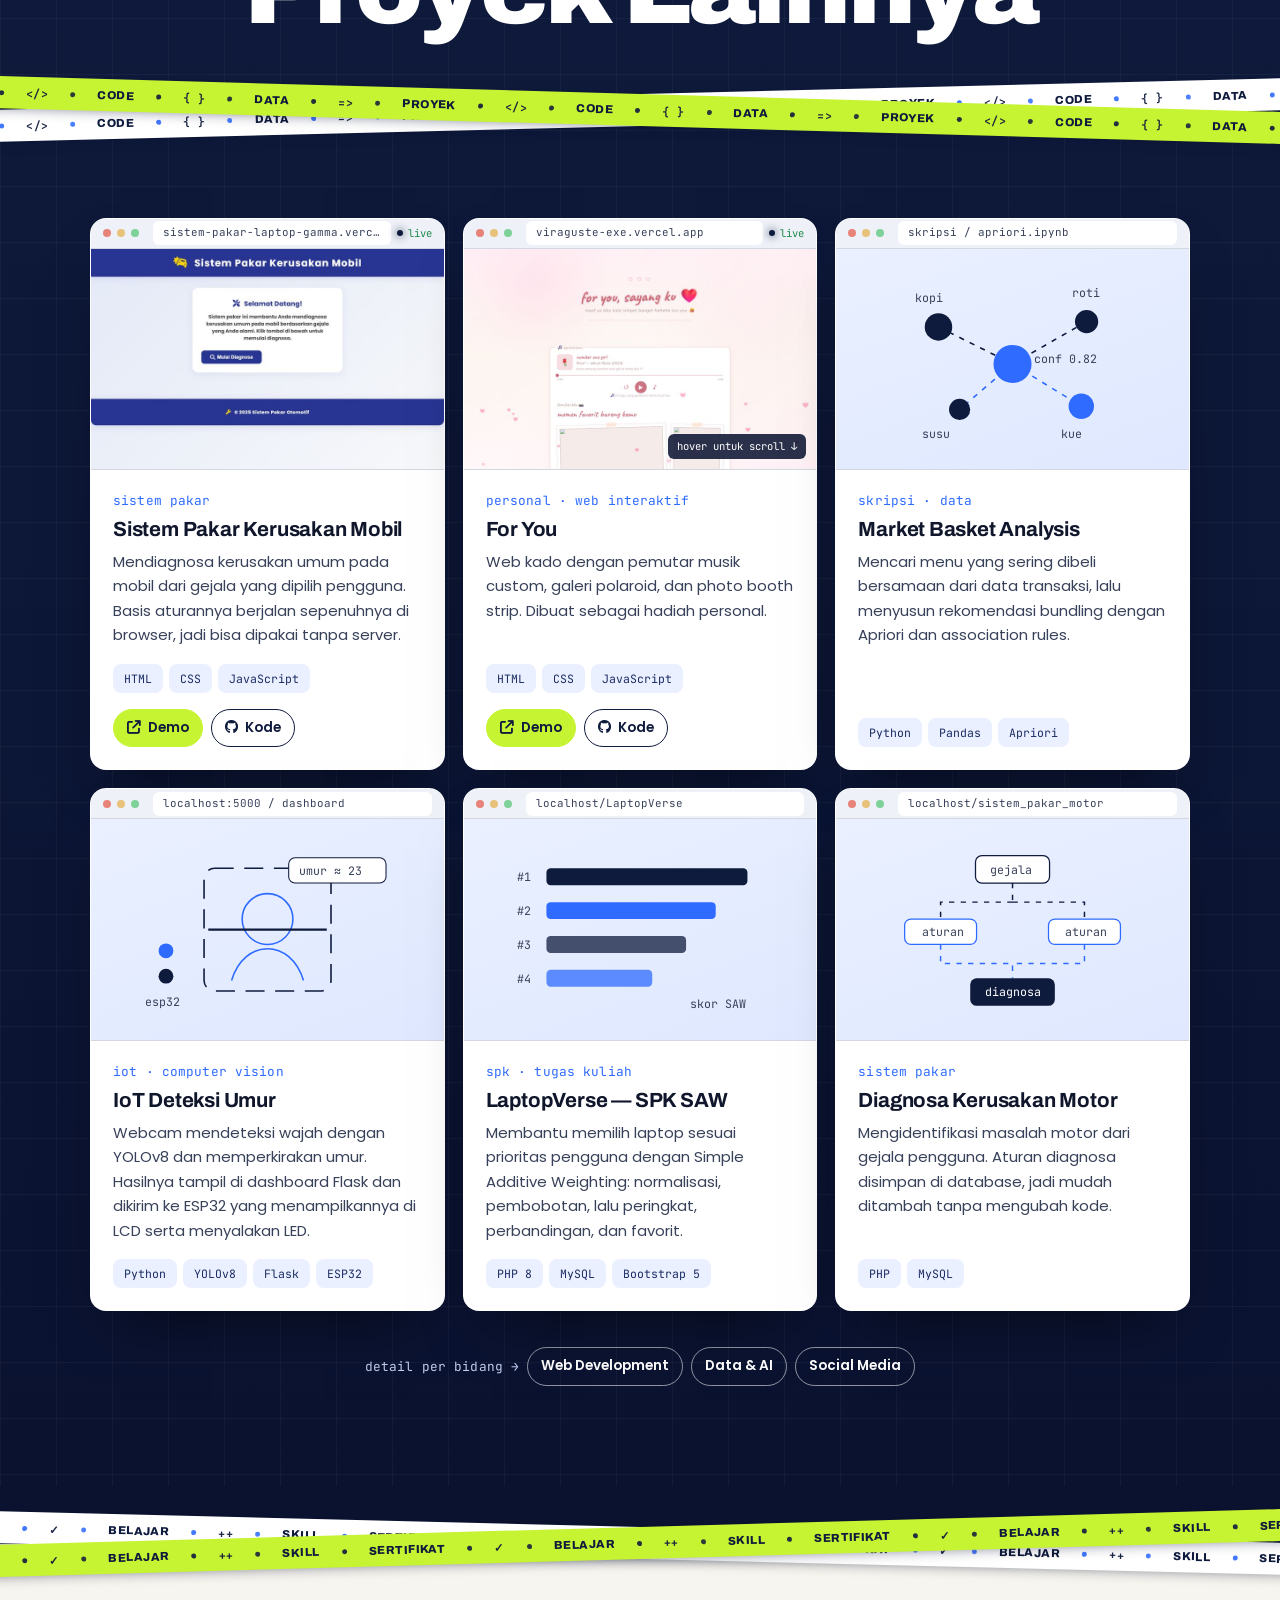
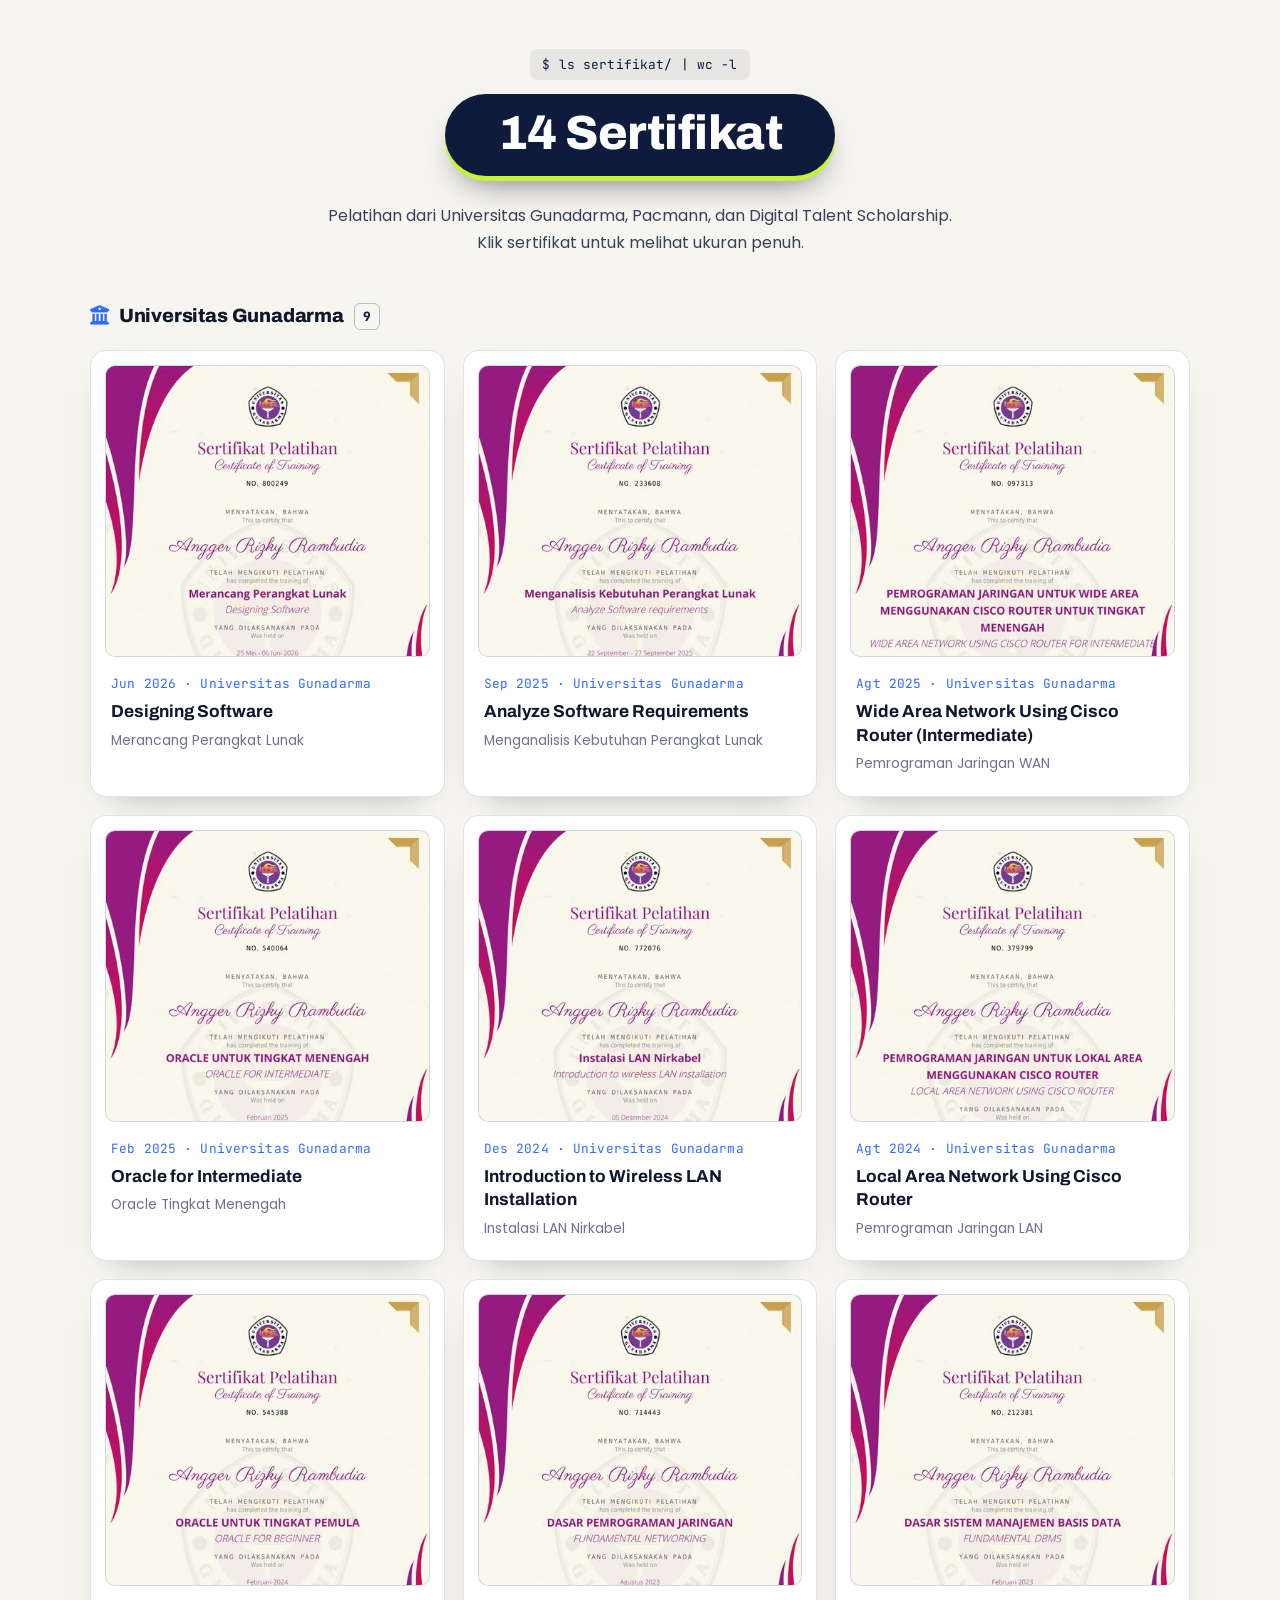
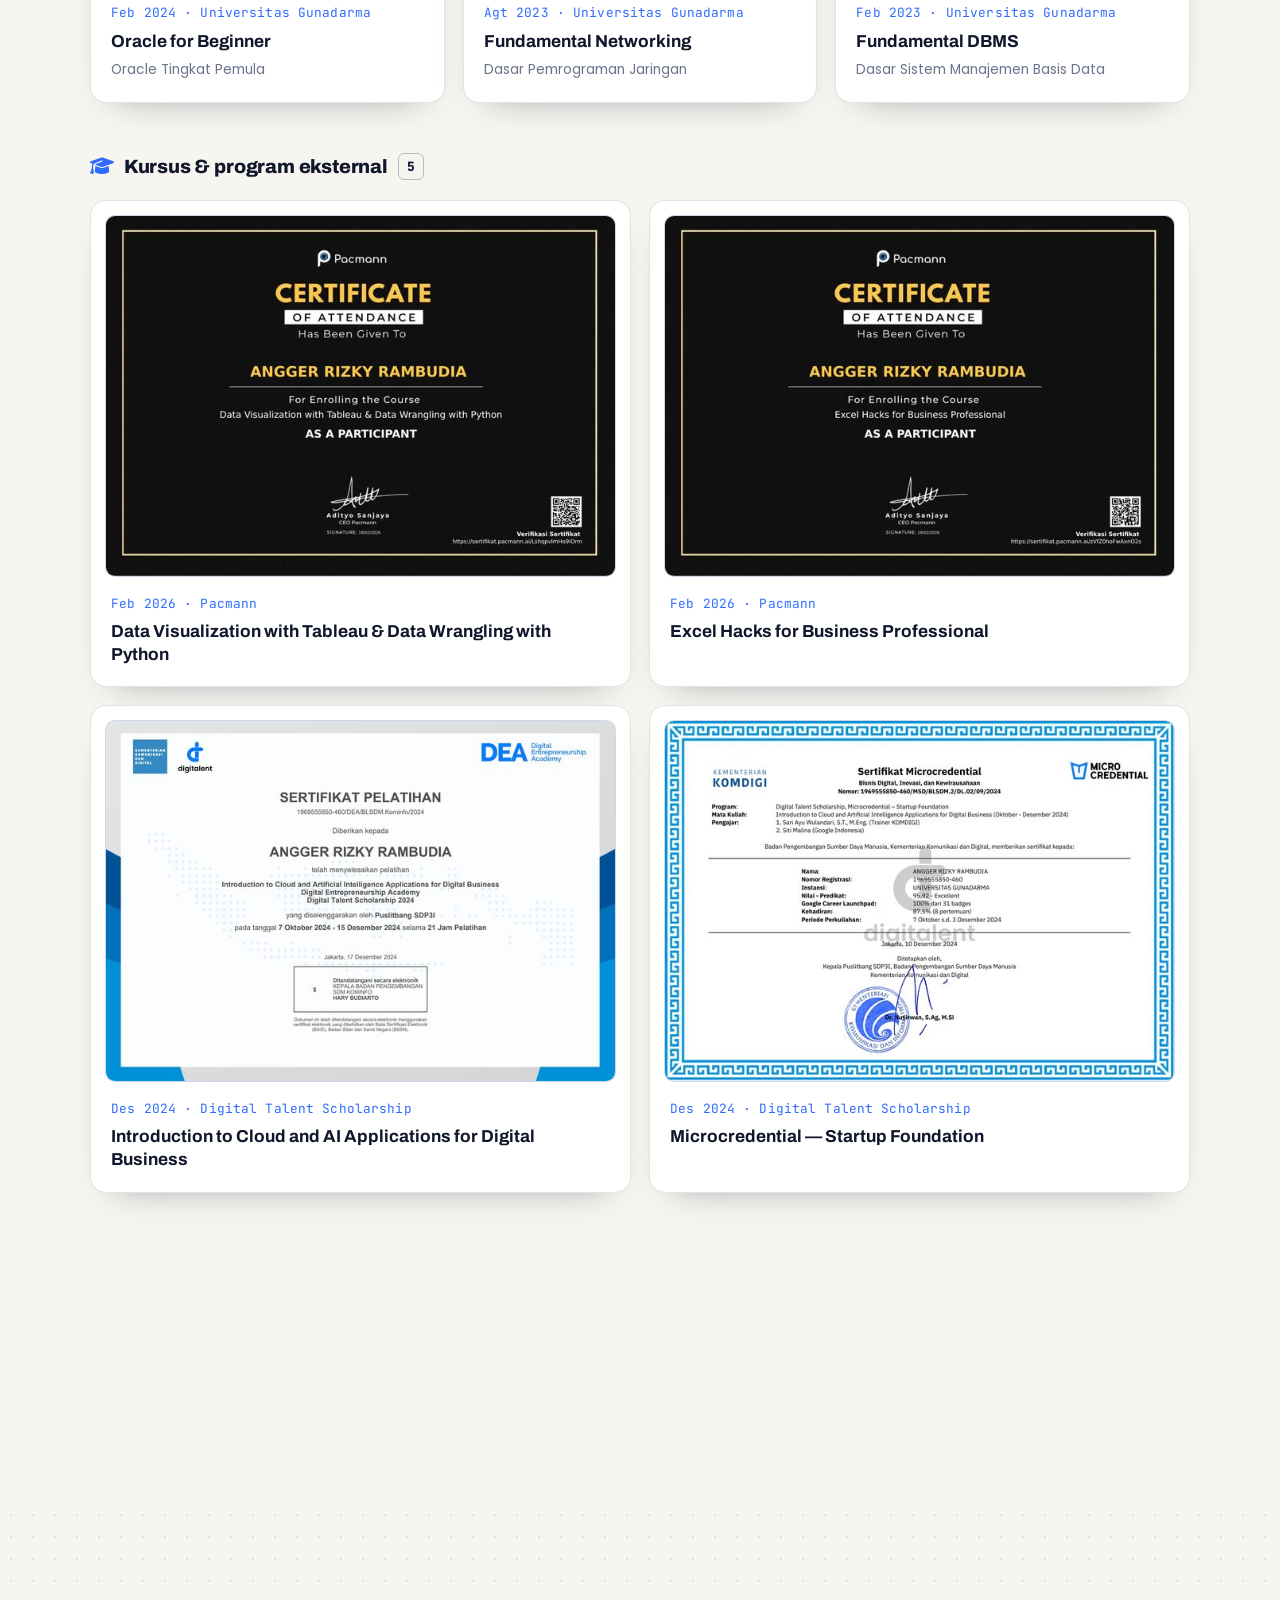
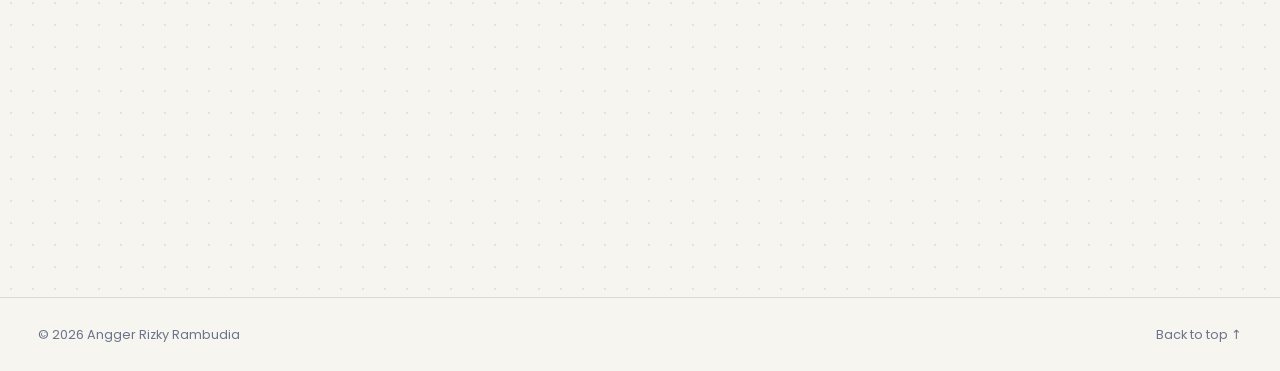
==== commit 0b28bd5d: "Ganti palet ke navy, biru elektrik, dan lime Co-Authored-By: Claude Fable 5.2 <noreply@anthropic.com" ====
--- a/index.html
+++ b/index.html
@@ -9,8 +9,8 @@
     <meta property="og:description" content="Lulusan Sistem Informasi Universitas Gunadarma. Web development, analisis data, dan analisis sistem.">
     <meta property="og:image" content="https://porto-angger.vercel.app/foto-profil.jpg">
     <meta property="og:url" content="https://porto-angger.vercel.app/">
-    <meta name="theme-color" content="#fbf7ee">
-    <link rel="icon" href="data:image/svg+xml,%3Csvg xmlns='http://www.w3.org/2000/svg' viewBox='0 0 64 64'%3E%3Crect width='64' height='64' rx='16' fill='%234a1060'/%3E%3Ctext x='50%25' y='56%25' text-anchor='middle' dominant-baseline='middle' font-family='Arial' font-weight='900' font-size='34' fill='%23ff7a1a'%3EA%3C/text%3E%3C/svg%3E">
+    <meta name="theme-color" content="#f7f5ef">
+    <link rel="icon" href="data:image/svg+xml,%3Csvg xmlns='http://www.w3.org/2000/svg' viewBox='0 0 64 64'%3E%3Crect width='64' height='64' rx='16' fill='%230f1b3d'/%3E%3Ctext x='50%25' y='56%25' text-anchor='middle' dominant-baseline='middle' font-family='Arial' font-weight='900' font-size='34' fill='%23c6f432'%3EA%3C/text%3E%3C/svg%3E">
     <script>document.documentElement.classList.add('js');</script>
     <link rel="preconnect" href="https://fonts.googleapis.com">
     <link rel="preconnect" href="https://fonts.gstatic.com" crossorigin>
--- a/style.css
+++ b/style.css
@@ -1336,28 +1336,28 @@
    Lapisan ini menimpa tema lama (calm tech) lewat token warna.
    ============================================================ */
 :root, :root[data-theme="light"], :root[data-theme="dark"] {
-    --bg: #fbf7ee;
-    --bg-2: #f3ecdf;
+    --bg: #f7f5ef;
+    --bg-2: #eeeade;
     --card: #ffffff;
     --card-solid: #ffffff;
-    --line: rgba(74, 16, 96, 0.12);
-    --line-strong: rgba(74, 16, 96, 0.26);
-    --text: #1d1322;
-    --text-2: #43364a;
-    --muted: #75687c;
-    --accent: #4a1060;
-    --accent-2: #8a2bb0;
-    --accent-3: #f26a1b;
+    --line: rgba(15, 27, 61, 0.12);
+    --line-strong: rgba(15, 27, 61, 0.26);
+    --text: #10162b;
+    --text-2: #38415a;
+    --muted: #6b748c;
+    --accent: #0f1b3d;
+    --accent-2: #2f6bff;
+    --accent-3: #2f6bff;
     --accent-ink: #ffffff;
-    --glow: rgba(138, 43, 176, 0.28);
+    --glow: rgba(47, 107, 255, 0.28);
     --grid: transparent;
-    --shadow: 0 22px 50px -26px rgba(74, 16, 96, 0.45);
-    --header-bg: rgba(251, 247, 238, 0.78);
-    --plum: #4a1060;
-    --plum-2: #5b1574;
-    --plum-deep: #3a0b4c;
-    --orange: #f26a1b;
-    --cream: #fbf7ee;
+    --shadow: 0 22px 50px -26px rgba(15, 27, 61, 0.45);
+    --header-bg: rgba(247, 245, 239, 0.78);
+    --plum: #0f1b3d;
+    --plum-2: #1b2c63;
+    --plum-deep: #0a1230;
+    --orange: #2f6bff;
+    --cream: #f7f5ef;
     --font-display: 'Archivo', 'Arial Black', system-ui, sans-serif;
     --font-body: 'Poppins', system-ui, -apple-system, 'Segoe UI', sans-serif;
     color-scheme: light;
@@ -1412,18 +1412,18 @@
     min-height: 100vh; min-height: 100svh;
     display: flex; flex-direction: column; justify-content: flex-end;
     background:
-        radial-gradient(60% 55% at 22% 30%, rgba(190, 120, 230, 0.20), transparent 70%),
-        radial-gradient(55% 50% at 80% 72%, rgba(190, 120, 230, 0.22), transparent 70%),
-        linear-gradient(180deg, #fdf3fb 0%, var(--cream) 100%);
+        radial-gradient(60% 55% at 22% 30%, rgba(120, 160, 255, 0.20), transparent 70%),
+        radial-gradient(55% 50% at 80% 72%, rgba(120, 160, 255, 0.22), transparent 70%),
+        linear-gradient(180deg, #eef3ff 0%, var(--cream) 100%);
 }
 .ed-stage { position: absolute; inset: 0; z-index: -1; pointer-events: none; }
 .ed-word {
     position: absolute; display: block;
     font-family: var(--font-display); font-weight: 900; font-stretch: 100%;
     font-size: clamp(7rem, 22vw, 23rem); line-height: 0.8; letter-spacing: -0.04em;
-    background: linear-gradient(160deg, #b23be0 0%, #7d1fa8 45%, #c66bf0 100%);
+    background: linear-gradient(160deg, #5b8cff 0%, #1f4fe0 45%, #7fb0ff 100%);
     -webkit-background-clip: text; background-clip: text; color: transparent;
-    filter: drop-shadow(0 18px 30px rgba(125, 31, 168, 0.22));
+    filter: drop-shadow(0 18px 30px rgba(47, 107, 255, 0.22));
     white-space: nowrap;
     animation: wordIn 1.1s var(--ease) both;
 }
@@ -1440,7 +1440,7 @@
     position: absolute; width: clamp(110px, 13vw, 200px); height: auto; aspect-ratio: 3 / 4;
     object-fit: cover; object-position: top;
     border: 6px solid #fff; border-radius: 4px;
-    box-shadow: 0 18px 40px -14px rgba(60, 10, 80, 0.45);
+    box-shadow: 0 18px 40px -14px rgba(10, 18, 48, 0.45);
     animation: cardIn 1s var(--ease) both;
 }
 .ed-card.c1 { left: calc(50% - clamp(150px, 19vw, 300px)); top: 34%; --r: -24deg; animation-delay: .35s; }
@@ -1453,7 +1453,7 @@
     width: clamp(190px, 21vw, 320px); aspect-ratio: 3 / 4;
     transform: translate(-50%, -50%) rotate(3deg);
     border: 8px solid #fff; border-radius: 6px; overflow: hidden;
-    box-shadow: 0 30px 60px -20px rgba(60, 10, 80, 0.55);
+    box-shadow: 0 30px 60px -20px rgba(10, 18, 48, 0.55);
     animation: photoIn 1s .15s var(--ease) both;
 }
 .ed-photo img { width: 100%; height: 100%; object-fit: cover; }
@@ -1478,14 +1478,14 @@
     padding: clamp(26px, 4vw, 52px);
     border-radius: clamp(18px, 2.4vw, 30px);
     background: linear-gradient(160deg, var(--plum-2), var(--plum) 55%, var(--plum-deep));
-    color: #f6ecfa;
-    box-shadow: 0 30px 60px -30px rgba(58, 11, 76, 0.7);
+    color: #eef2ff;
+    box-shadow: 0 30px 60px -30px rgba(10, 18, 48, 0.7);
 }
 .ed-exp h2 { font-family: var(--font-display); font-weight: 800; font-size: clamp(2.2rem, 5vw, 4rem); line-height: 1; color: #fff; margin-bottom: clamp(20px, 3vw, 36px); }
 .ed-exp-grid { display: grid; grid-template-columns: repeat(2, minmax(0, 1fr)); gap: clamp(22px, 3vw, 40px) clamp(20px, 3vw, 36px); }
 .ed-exp h3 { font-family: var(--font-display); font-weight: 700; font-size: clamp(1.15rem, 1.9vw, 1.6rem); line-height: 1.15; color: #fff; }
-.ed-exp-role { margin: 8px 0 10px; font-weight: 700; color: #ff9a4d; font-size: 0.95rem; line-height: 1.4; }
-.ed-exp article p:last-child { font-size: 0.92rem; line-height: 1.6; color: #eadcf0; }
+.ed-exp-role { margin: 8px 0 10px; font-weight: 700; color: #c6f432; font-size: 0.95rem; line-height: 1.4; }
+.ed-exp article p:last-child { font-size: 0.92rem; line-height: 1.6; color: #dbe4ff; }
 .ed-hallo { font-family: var(--font-display); font-weight: 900; font-size: clamp(4.5rem, 10vw, 9rem); line-height: .85; letter-spacing: -0.05em; color: var(--text); margin-bottom: 20px; }
 .ed-hallo i { font-style: italic; display: inline-block; transform: translateY(-0.06em) skewX(-6deg); }
 .ed-bio { color: var(--text-2); font-size: 0.98rem; }
@@ -1498,18 +1498,18 @@
 .ed-tools li, .chips.ed-tools li {
     display: grid; place-items: center; width: 54px; height: 54px; padding: 0;
     border-radius: 13px; border: 0; background: var(--tl, var(--plum)); color: var(--tlc, #fff); font-size: 1.5rem;
-    box-shadow: 0 8px 18px -8px rgba(40, 10, 60, 0.5);
+    box-shadow: 0 8px 18px -8px rgba(10, 18, 48, 0.5);
     transition: transform .3s var(--ease);
 }
 .chips.ed-tools li i { color: inherit; }
 .chips.ed-tools li[data-tip]::before { display: none; }
 .ed-tools li:hover { transform: translateY(-4px) rotate(-4deg); }
 .ed-tools.sm li { width: 44px; height: 44px; font-size: 1.2rem; border-radius: 11px; }
-.tl-py { --tl: #2f6f9f; --tlc: #ffd84a; } .tl-php { --tl: #6f7dbb; } .tl-js { --tl: #f7df1e; --tlc: #1d1322; }
-.tl-html { --tl: #e44d26; } .tl-sql { --tl: #1d1322; --tlc: #9be0ff; } .tl-pbi { --tl: #f2c811; --tlc: #1d1322; }
+.tl-py { --tl: #2f6f9f; --tlc: #ffd84a; } .tl-php { --tl: #6f7dbb; } .tl-js { --tl: #f7df1e; --tlc: #10162b; }
+.tl-html { --tl: #e44d26; } .tl-sql { --tl: #10162b; --tlc: #9be0ff; } .tl-pbi { --tl: #f2c811; --tlc: #10162b; }
 .tl-tab { --tl: #1f457e; --tlc: #ff8a3d; } .tl-xls { --tl: #1d6f42; } .tl-git { --tl: #f05133; } .tl-vc { --tl: #111; }
 .skill-tip { background: var(--plum); color: #fff; border-color: var(--plum); }
-.skill-tip small { color: #ffb37a; }
+.skill-tip small { color: #c6f432; }
 .facts { margin-top: clamp(32px, 5vw, 60px); display: grid; grid-template-columns: repeat(4, minmax(0, 1fr)); gap: 14px; }
 .fact { background: #fff; border: 1.5px solid var(--line); border-radius: 18px; }
 .fact-num { font-family: var(--font-display); font-weight: 800; color: var(--plum); background: none; -webkit-text-fill-color: currentColor; }
@@ -1517,7 +1517,7 @@
 
 /* ---------- Pita miring berjalan ---------- */
 .ribbons { position: relative; height: clamp(78px, 9vw, 120px); overflow: hidden; pointer-events: none; }
-.ribbon { position: absolute; left: -6%; right: -6%; top: 50%; height: clamp(22px, 2.6vw, 32px); margin-top: calc(clamp(22px, 2.6vw, 32px) / -2); overflow: hidden; display: flex; align-items: center; box-shadow: 0 6px 14px -8px rgba(30, 5, 45, 0.6); }
+.ribbon { position: absolute; left: -6%; right: -6%; top: 50%; height: clamp(22px, 2.6vw, 32px); margin-top: calc(clamp(22px, 2.6vw, 32px) / -2); overflow: hidden; display: flex; align-items: center; box-shadow: 0 6px 14px -8px rgba(10, 18, 48, 0.6); }
 .ribbon.r1 { background: var(--orange); transform: rotate(-1.6deg); z-index: 1; }
 .ribbon.r2 { background: var(--plum); transform: rotate(1.4deg); }
 .ribbon-track { display: flex; flex: none; gap: 0; animation: ribbon 60s linear infinite; }
@@ -1538,15 +1538,15 @@
 .ed-pill {
     padding: .28em 1.1em .34em; border-radius: 999px;
     font-family: var(--font-display); font-weight: 800; font-size: clamp(1.7rem, 4vw, 3rem); line-height: 1.1;
-    color: #fff; background: var(--plum); box-shadow: 0 5px 0 var(--orange), 0 18px 34px -16px rgba(58, 11, 76, 0.7);
+    color: #fff; background: var(--plum); box-shadow: 0 5px 0 var(--orange), 0 18px 34px -16px rgba(10, 18, 48, 0.7);
     text-align: center;
 }
 .ed-feature { display: grid; grid-template-columns: minmax(0, 1fr) minmax(0, 1fr); gap: clamp(24px, 4.5vw, 64px); align-items: center; }
 .ed-feature + .ed-feature { margin-top: clamp(56px, 8vw, 110px); }
 .ed-feature.flip .ed-mock { order: 2; }
-.ed-mock { display: block; width: 100%; padding: 0; text-align: left; border: 0; border-radius: 16px; overflow: hidden; background: #fff; box-shadow: 0 34px 70px -34px rgba(58, 11, 76, 0.65), 0 0 0 1.5px var(--line); transform: rotate(-1.6deg); transition: transform .6s var(--ease), box-shadow .4s; }
+.ed-mock { display: block; width: 100%; padding: 0; text-align: left; border: 0; border-radius: 16px; overflow: hidden; background: #fff; box-shadow: 0 34px 70px -34px rgba(10, 18, 48, 0.65), 0 0 0 1.5px var(--line); transform: rotate(-1.6deg); transition: transform .6s var(--ease), box-shadow .4s; }
 .ed-feature.flip .ed-mock { transform: rotate(1.6deg); }
-.ed-feature:hover .ed-mock { transform: none; box-shadow: 0 40px 80px -34px rgba(58, 11, 76, 0.75), 0 0 0 1.5px var(--line-strong); }
+.ed-feature:hover .ed-mock { transform: none; box-shadow: 0 40px 80px -34px rgba(10, 18, 48, 0.75), 0 0 0 1.5px var(--line-strong); }
 .ed-feature:hover .shot img { transform: translateY(var(--shift, 0)); }
 .ed-feature:hover .cert-zoom { opacity: 1; transform: none; }
 .ed-mock .shot { aspect-ratio: 16 / 11; }
@@ -1561,30 +1561,30 @@
 .ed-feature-body .ed-tools { margin-top: 8px; }
 
 /* ---------- Kartu browser (dipakai di semua halaman) ---------- */
-.browser { background: #f3eef5; border-bottom-color: var(--line); }
-.browser-bar { background: #f3eef5; color: var(--muted); }
+.browser { background: #eef1f7; border-bottom-color: var(--line); }
+.browser-bar { background: #eef1f7; color: var(--muted); }
 .browser-bar .url { background: #fff; color: var(--text-2); border-color: var(--line); }
 .browser-bar .live { color: #1f8a4c; }
-.shot[data-hint]::after { background: rgba(58, 11, 76, 0.86); color: #fff; }
-.viz { background: linear-gradient(160deg, #f6eefb, #efe2f6); }
+.shot[data-hint]::after { background: rgba(10, 18, 48, 0.86); color: #fff; }
+.viz { background: linear-gradient(160deg, #eaf0ff, #dfe8ff); }
 .viz::before { opacity: .5; }
 .viz .stroke { stroke: var(--plum); } .viz .stroke-2 { stroke: var(--orange); }
 .viz .fill { fill: var(--plum); } .viz .fill-2 { fill: var(--orange); }
 .viz .fill-bg { fill: #fff; } .viz .txt { fill: var(--text-2); }
 .viz text[fill="#062320"] { fill: #fff; }
-.glass { background: #fff; border: 1.5px solid var(--line); box-shadow: 0 16px 34px -26px rgba(58, 11, 76, 0.5); }
+.glass { background: #fff; border: 1.5px solid var(--line); box-shadow: 0 16px 34px -26px rgba(10, 18, 48, 0.5); }
 .glass::before { display: none; }
 .glass:hover { border-color: var(--line-strong); }
 .project-label, .cert-info .mono { color: var(--orange); }
-.tags span { background: #f6eefb; border-color: transparent; color: var(--plum); }
+.tags span { background: #eaf0ff; border-color: transparent; color: var(--plum); }
 .project h3, .cert-title { font-family: var(--font-display); font-weight: 700; color: var(--text); }
 
 /* ---------- Bagian ungu: proyek lainnya ---------- */
-.ed-dark { position: relative; padding: clamp(18px, 3vw, 36px) 0 clamp(60px, 8vw, 100px); background: linear-gradient(180deg, var(--plum) 0%, var(--plum-deep) 100%); color: #f3e8f8; border-radius: clamp(22px, 3vw, 40px) clamp(22px, 3vw, 40px) 0 0; }
+.ed-dark { position: relative; padding: clamp(18px, 3vw, 36px) 0 clamp(60px, 8vw, 100px); background: linear-gradient(180deg, var(--plum) 0%, var(--plum-deep) 100%); color: #eef2ff; border-radius: clamp(22px, 3vw, 40px) clamp(22px, 3vw, 40px) 0 0; }
 .ed-banner-title { text-align: center; font-family: var(--font-display); font-weight: 900; font-size: clamp(2.4rem, 8vw, 6.4rem); line-height: 1; letter-spacing: -0.03em; color: #fff; padding: clamp(4px, 1vw, 12px) 16px; }
 .ed-dark .projects { margin-top: clamp(26px, 4vw, 50px); }
 .ed-dark .project { border-color: transparent; box-shadow: 0 30px 60px -30px rgba(0, 0, 0, 0.6); }
-.ed-dark .page-links { color: #d9c5e3; justify-content: center; }
+.ed-dark .page-links { color: #c3cff0; justify-content: center; }
 .ed-dark .page-links .link { border-color: rgba(255, 255, 255, 0.55); color: #fff; }
 .ed-dark .page-links .link:hover { background: var(--orange); border-color: var(--orange); }
 
@@ -1595,13 +1595,13 @@
 .cert-group { color: var(--text); font-weight: 800; }
 .cert-group i { color: var(--orange); }
 .cert-group .mono { border-color: var(--line-strong); color: var(--plum); }
-.cert-frame { background: #f6eefb; border-color: var(--line); }
-.cert-zoom { background: rgba(58, 11, 76, 0.85); color: #fff; }
-.cert-badge { background: #f6eefb; color: var(--plum); }
+.cert-frame { background: #eaf0ff; border-color: var(--line); }
+.cert-zoom { background: rgba(10, 18, 48, 0.85); color: #fff; }
+.cert-badge { background: #eaf0ff; color: var(--plum); }
 .cert h3 { font-family: var(--font-display); }
-.lightbox::backdrop { background: rgba(40, 8, 54, 0.9); }
+.lightbox::backdrop { background: rgba(10, 18, 48, 0.9); }
 .lightbox .icon-btn { background: rgba(255, 255, 255, 0.14); color: #fff; border-color: rgba(255, 255, 255, 0.3); }
-.lb-cap { color: #eadcf0; }
+.lb-cap { color: #dbe4ff; }
 
 /* ---------- Kontak & footer ---------- */
 .ed-contact-sec { padding: clamp(50px, 8vw, 110px) 0 clamp(36px, 5vw, 60px); }
@@ -1621,7 +1621,7 @@
 .page-hero .back:hover { color: var(--plum); }
 .subhead { font-family: var(--font-display); font-weight: 800; color: var(--plum); }
 .detail { background: #fff; border-color: var(--line); }
-.detail-media { background: #f6eefb; }
+.detail-media { background: #eaf0ff; }
 .detail-media.icon { color: var(--plum); }
 .subnav a { border-color: var(--plum); color: var(--plum); }
 .subnav a:hover { background: var(--plum); color: #fff; }
@@ -1674,13 +1674,13 @@
 @media (prefers-reduced-motion: reduce) {
     .ed-word, .ed-card, .ed-photo { animation: none !important; }
 }
-.detail-media.icon { background: linear-gradient(160deg, #f6eefb, #efe2f6); }
+.detail-media.icon { background: linear-gradient(160deg, #eaf0ff, #dfe8ff); }
 
 
 /* ============================================================
    AKSEN TECH / CODE / DATA di atas tema editorial
    ============================================================ */
-body.ed { background-image: radial-gradient(rgba(74, 16, 96, 0.09) 1px, transparent 1.4px); background-size: 22px 22px; }
+body.ed { background-image: radial-gradient(rgba(15, 27, 61, 0.09) 1px, transparent 1.4px); background-size: 22px 22px; }
 .ed-slash { font-family: var(--font-mono); font-size: .8em; color: var(--orange); }
 .ed-caret { display: inline-block; width: .09em; height: .78em; margin-left: .06em; vertical-align: -0.04em; background: var(--orange); animation: blink 1s steps(1) infinite; }
 .ed-caret.sm { width: .55em; height: 1.05em; vertical-align: -0.18em; margin-left: .4em; }
@@ -1689,7 +1689,7 @@
 /* garis blueprint halus di hero */
 .ed-hero::before {
     content: ''; position: absolute; inset: 0; z-index: -2; pointer-events: none;
-    background-image: linear-gradient(rgba(74, 16, 96, 0.055) 1px, transparent 1px), linear-gradient(90deg, rgba(74, 16, 96, 0.055) 1px, transparent 1px);
+    background-image: linear-gradient(rgba(15, 27, 61, 0.055) 1px, transparent 1px), linear-gradient(90deg, rgba(15, 27, 61, 0.055) 1px, transparent 1px);
     background-size: 64px 64px;
     -webkit-mask-image: radial-gradient(ellipse 75% 70% at 50% 45%, #000 20%, transparent 75%);
     mask-image: radial-gradient(ellipse 75% 70% at 50% 45%, #000 20%, transparent 75%);
@@ -1703,18 +1703,18 @@
 .ed-win span { margin-left: 8px; }
 
 /* widget melayang di hero */
-.ed-widget { position: absolute; border-radius: 12px; box-shadow: 0 24px 50px -20px rgba(40, 6, 56, 0.6); animation: widgetIn .9s .6s var(--ease) both; }
+.ed-widget { position: absolute; border-radius: 12px; box-shadow: 0 24px 50px -20px rgba(10, 18, 48, 0.6); animation: widgetIn .9s .6s var(--ease) both; }
 @keyframes widgetIn { from { opacity: 0; translate: 0 30px; } to { opacity: 1; translate: 0 0; } }
-.ed-codewin { left: clamp(16px, 5vw, 90px); top: 53%; width: 290px; padding: 12px 14px 14px; background: #2a0838; transform: rotate(-4deg); border: 1px solid rgba(255, 255, 255, 0.08); }
-.ed-codewin pre { margin-top: 10px; font-family: var(--font-mono); font-size: .74rem; line-height: 1.7; color: #e9dcf0; white-space: pre; }
+.ed-codewin { left: clamp(16px, 5vw, 90px); top: 53%; width: 290px; padding: 12px 14px 14px; background: #0a1230; transform: rotate(-4deg); border: 1px solid rgba(255, 255, 255, 0.08); }
+.ed-codewin pre { margin-top: 10px; font-family: var(--font-mono); font-size: .74rem; line-height: 1.7; color: #dbe4ff; white-space: pre; }
 .ed-codewin .ln { display: inline-block; width: 1.6em; color: rgba(255, 255, 255, 0.28); user-select: none; }
-.ed-codewin b { color: #ff9a4d; font-weight: 600; }
+.ed-codewin b { color: #c6f432; font-weight: 600; }
 .ed-codewin em { color: #9fe39a; font-style: normal; }
 .ed-codewin u { color: #7fd1ff; text-decoration: none; }
 .ed-chart { right: clamp(16px, 6vw, 110px); top: 42%; width: 190px; padding: 12px 14px 10px; background: #fff; border: 1.5px solid var(--line); transform: rotate(5deg); }
 .ed-chart-label { display: block; margin-bottom: 6px; font-family: var(--font-mono); font-size: .68rem; color: var(--muted); }
 .ed-chart svg { display: block; width: 100%; height: auto; overflow: visible; }
-.ed-chart .bar { fill: #e9d5f5; transform-box: fill-box; transform-origin: bottom; animation: barUp 1s 1s var(--ease) both; }
+.ed-chart .bar { fill: #cfdcff; transform-box: fill-box; transform-origin: bottom; animation: barUp 1s 1s var(--ease) both; }
 .ed-chart .bar.b2 { fill: var(--accent-2); animation-delay: 1.15s; }
 .ed-chart .line { stroke: var(--orange); stroke-width: 2.5; stroke-linecap: round; stroke-linejoin: round; stroke-dasharray: 200; stroke-dashoffset: 200; animation: draw 1.4s 1.5s var(--ease) forwards; }
 @keyframes barUp { from { transform: scaleY(0); } to { transform: none; } }
@@ -1740,15 +1740,15 @@
 
 /* baris perintah di atas judul bagian */
 .ed-pill-wrap { flex-direction: column; align-items: center; gap: 14px; }
-.ed-cmd { display: inline-block; padding: 5px 12px; border-radius: 8px; background: rgba(74, 16, 96, 0.07); color: var(--plum); font-size: .8rem; }
-.ed-cmd.light { display: block; width: max-content; max-width: calc(100% - 32px); margin: 0 auto 6px; background: rgba(255, 255, 255, 0.1); color: #f1dff8; }
+.ed-cmd { display: inline-block; padding: 5px 12px; border-radius: 8px; background: rgba(15, 27, 61, 0.07); color: var(--plum); font-size: .8rem; }
+.ed-cmd.light { display: block; width: max-content; max-width: calc(100% - 32px); margin: 0 auto 6px; background: rgba(255, 255, 255, 0.1); color: #e6ecff; }
 .ed-contact-sec .ed-cmd { margin-bottom: 14px; }
 
 /* kartu angka sebagai data */
 .fact { position: relative; display: flex; flex-direction: column; }
 .fact-key { color: var(--orange); font-size: .72rem; margin-bottom: 4px; }
 .fact-meter, .fact-dots, .fact-spark { margin-top: 14px; }
-.fact-meter { display: block; height: 6px; border-radius: 6px; background: #efe2f6; overflow: hidden; }
+.fact-meter { display: block; height: 6px; border-radius: 6px; background: #dfe8ff; overflow: hidden; }
 .fact-meter i { display: block; height: 100%; width: var(--v); border-radius: inherit; background: linear-gradient(90deg, var(--plum), var(--accent-2)); transform-origin: left; transform: scaleX(0); transition: transform 1.4s .2s var(--ease); }
 .facts.in .fact-meter i { transform: none; }
 .fact-dots { display: flex; flex-wrap: wrap; gap: 5px; }
@@ -1794,3 +1794,40 @@
 }
 @media (min-width: 641px) { .ed-tag.t1 { left: 27%; bottom: 17%; } }
 .fact-spark { height: 30px; }
+
+
+/* ============================================================
+   PALET NAVY + LIME
+   Navy = warna utama, biru elektrik = aksen teks, lime = aksen latar.
+   ============================================================ */
+:root, :root[data-theme="light"], :root[data-theme="dark"] { --pop: #c6f432; --pop-ink: #0f1b3d; }
+::selection { background: var(--pop); color: var(--pop-ink); }
+.btn { box-shadow: 0 4px 0 var(--pop); }
+.btn:hover { box-shadow: 0 6px 0 var(--pop); }
+.link-primary { background: var(--pop); border-color: var(--pop); color: var(--pop-ink); }
+.link-primary:hover { background: var(--plum); border-color: var(--plum); color: #fff; }
+.ribbon.r1 { background: var(--pop); }
+.ribbon.r1 .ribbon-track span { color: var(--pop-ink); }
+.ribbon.r2 .ribbon-track span::after { background: var(--pop); }
+.ed-dark .ribbon.r2 .ribbon-track span::after, .ed-certs .ribbon.r2 .ribbon-track span::after { background: var(--accent-2); }
+.ed-pill { box-shadow: 0 5px 0 var(--pop), 0 18px 34px -16px rgba(10, 18, 48, 0.7); }
+.ed-pills .solid { background: var(--pop); border-color: var(--pop); color: var(--pop-ink); }
+.ed-pills .solid:hover { background: var(--plum); border-color: var(--plum); color: #fff; }
+.ed-dark .page-links .link:hover { background: var(--pop); border-color: var(--pop); color: var(--pop-ink); }
+.ed-word { background: linear-gradient(160deg, #6f9bff 0%, #1f4fe0 45%, #0f1b3d 100%); -webkit-background-clip: text; background-clip: text; }
+.ed-tag { color: var(--accent-2); opacity: .7; }
+.ed-chart { background: var(--plum); border-color: rgba(255, 255, 255, 0.1); }
+.ed-chart-label { color: #b9c6ee; }
+.ed-chart .bar { fill: #2a3f86; }
+.ed-chart .bar.b2 { fill: var(--accent-2); }
+.ed-chart .line { stroke: var(--pop); }
+.ed-codewin b { color: var(--pop); }
+.fact-dots i:nth-child(even) { background: var(--accent-2); }
+.fact-meter i { background: linear-gradient(90deg, var(--plum), var(--accent-2)); }
+.ed-caret { background: var(--accent-2); }
+.ed-exp .ed-caret, .ed-dark .ed-caret { background: var(--pop); }
+.ed-exp-grid article::before { color: var(--pop); opacity: .8; }
+.skill-tip small { color: var(--pop); }
+.tags span { background: #eaf0ff; color: #1b2c63; }
+.viz .stroke-2 { stroke: var(--accent-2); } .viz .fill-2 { fill: var(--accent-2); }
+.browser-bar .live { color: #1f8a4c; }
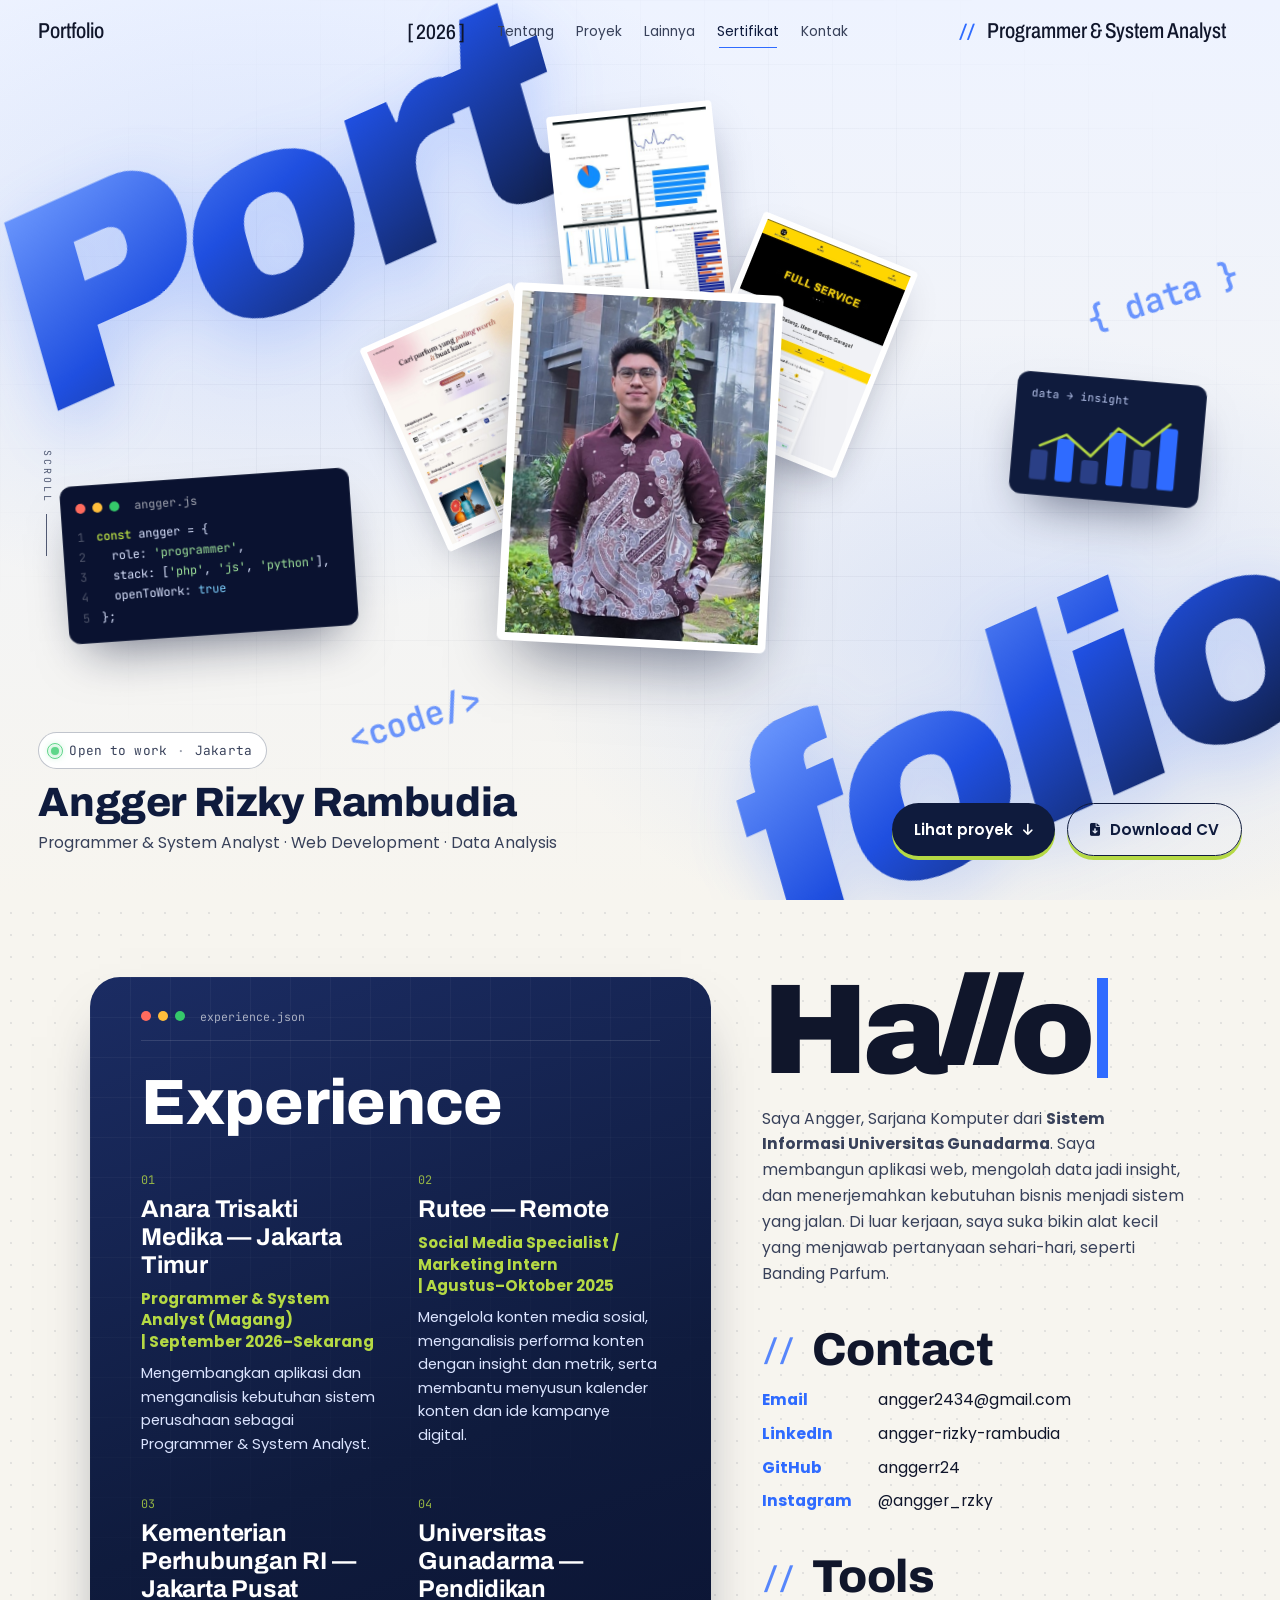
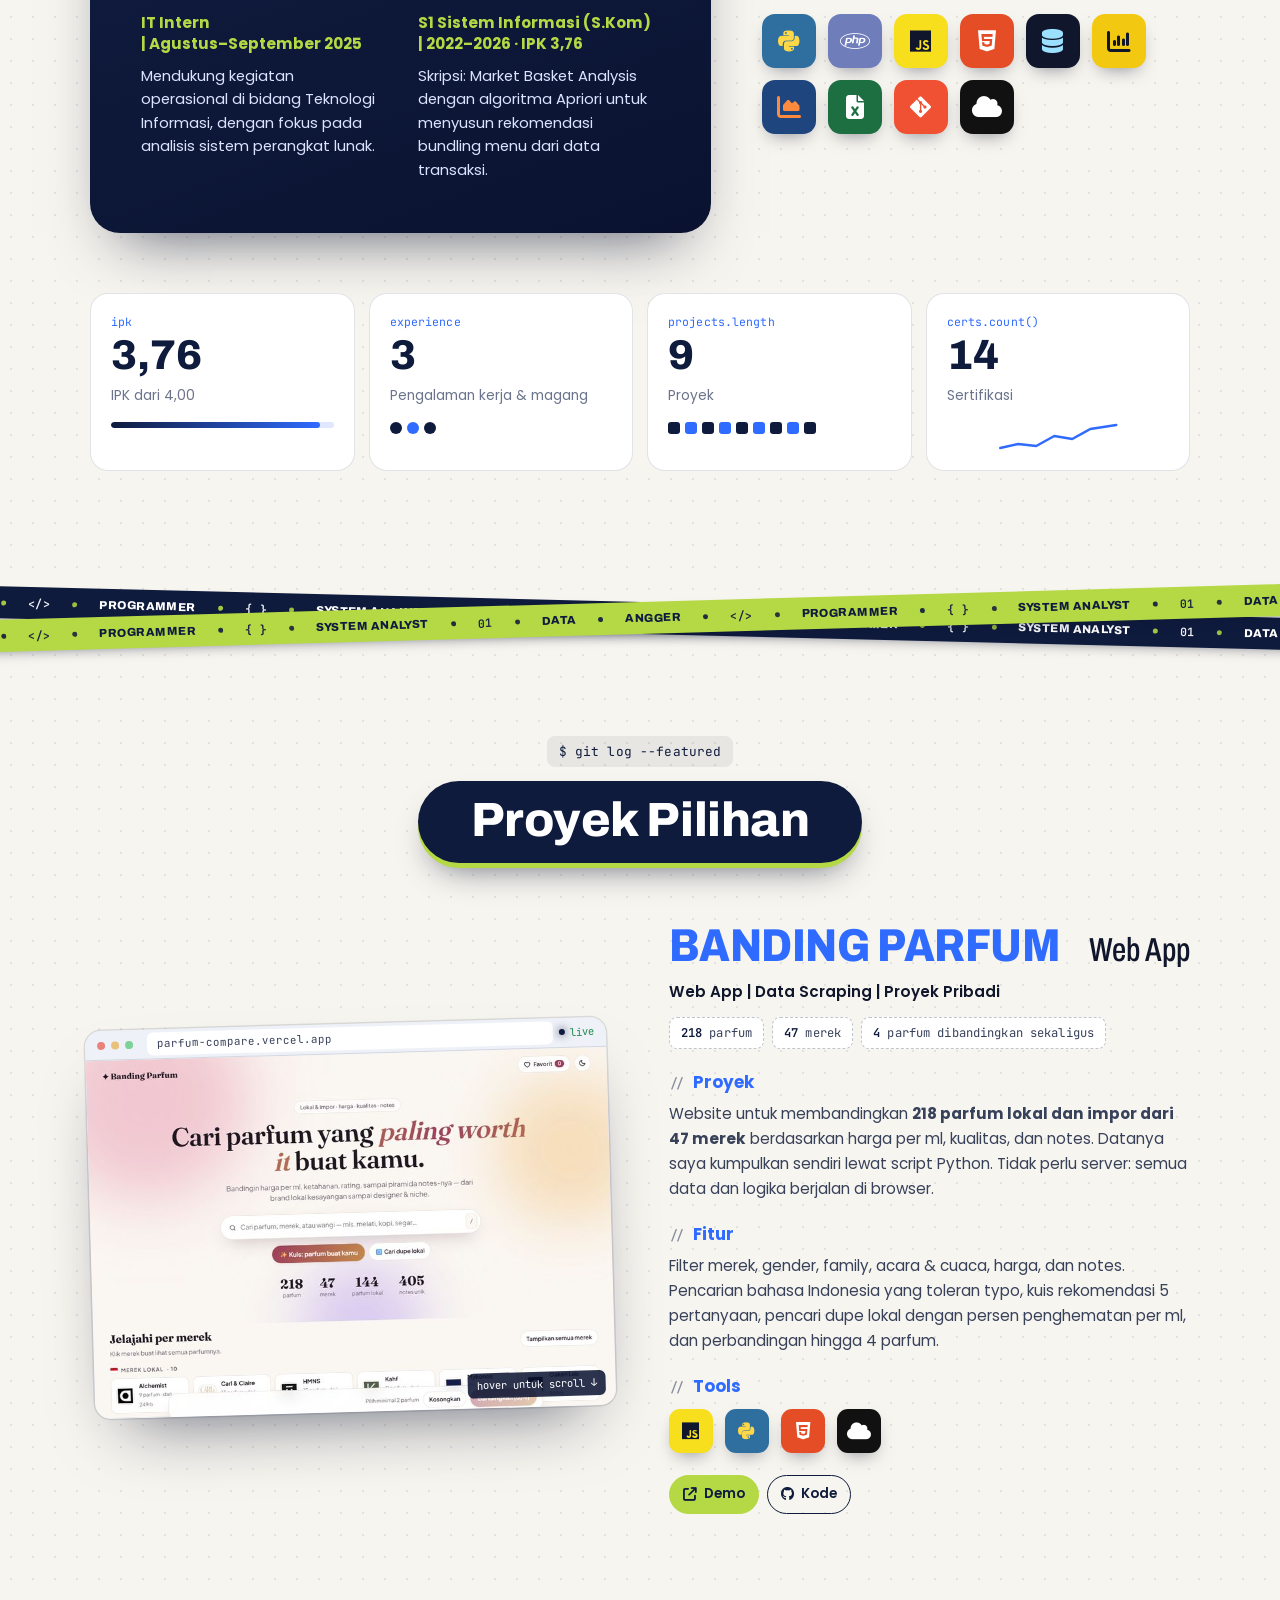
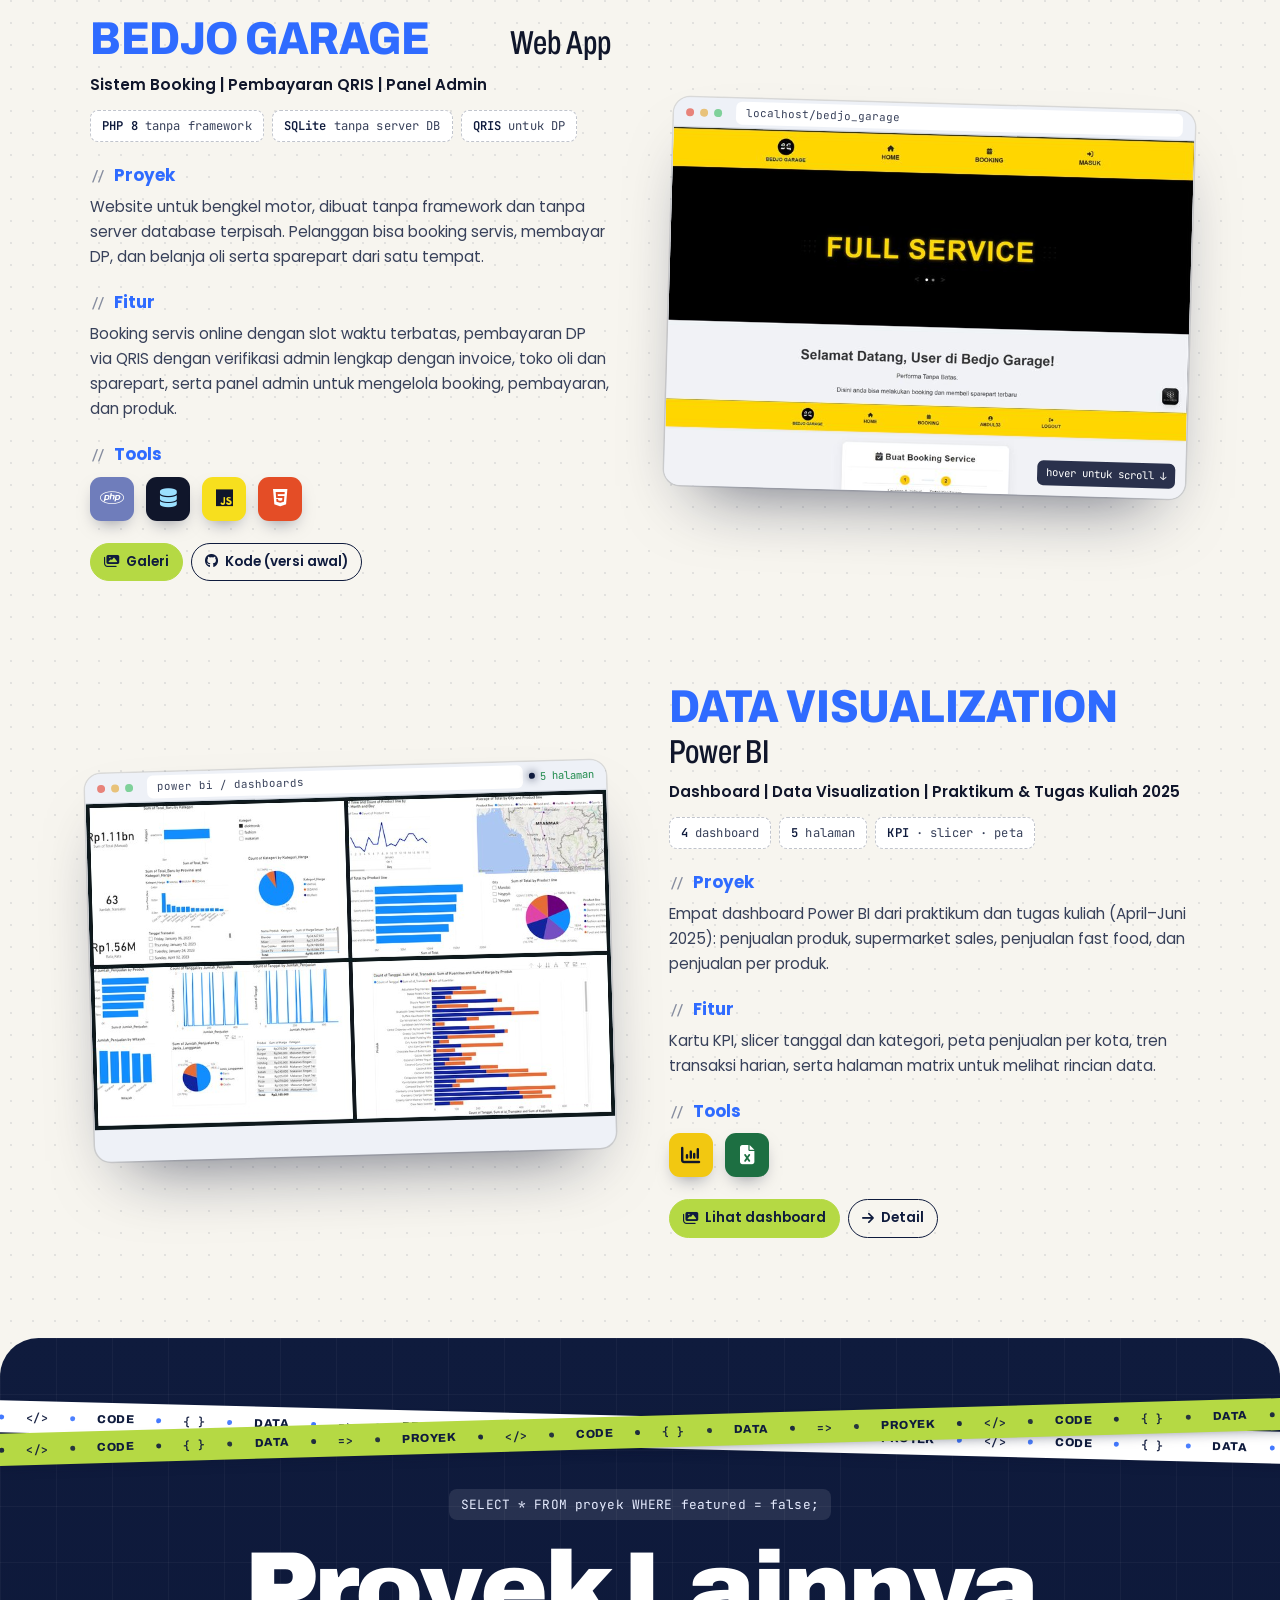
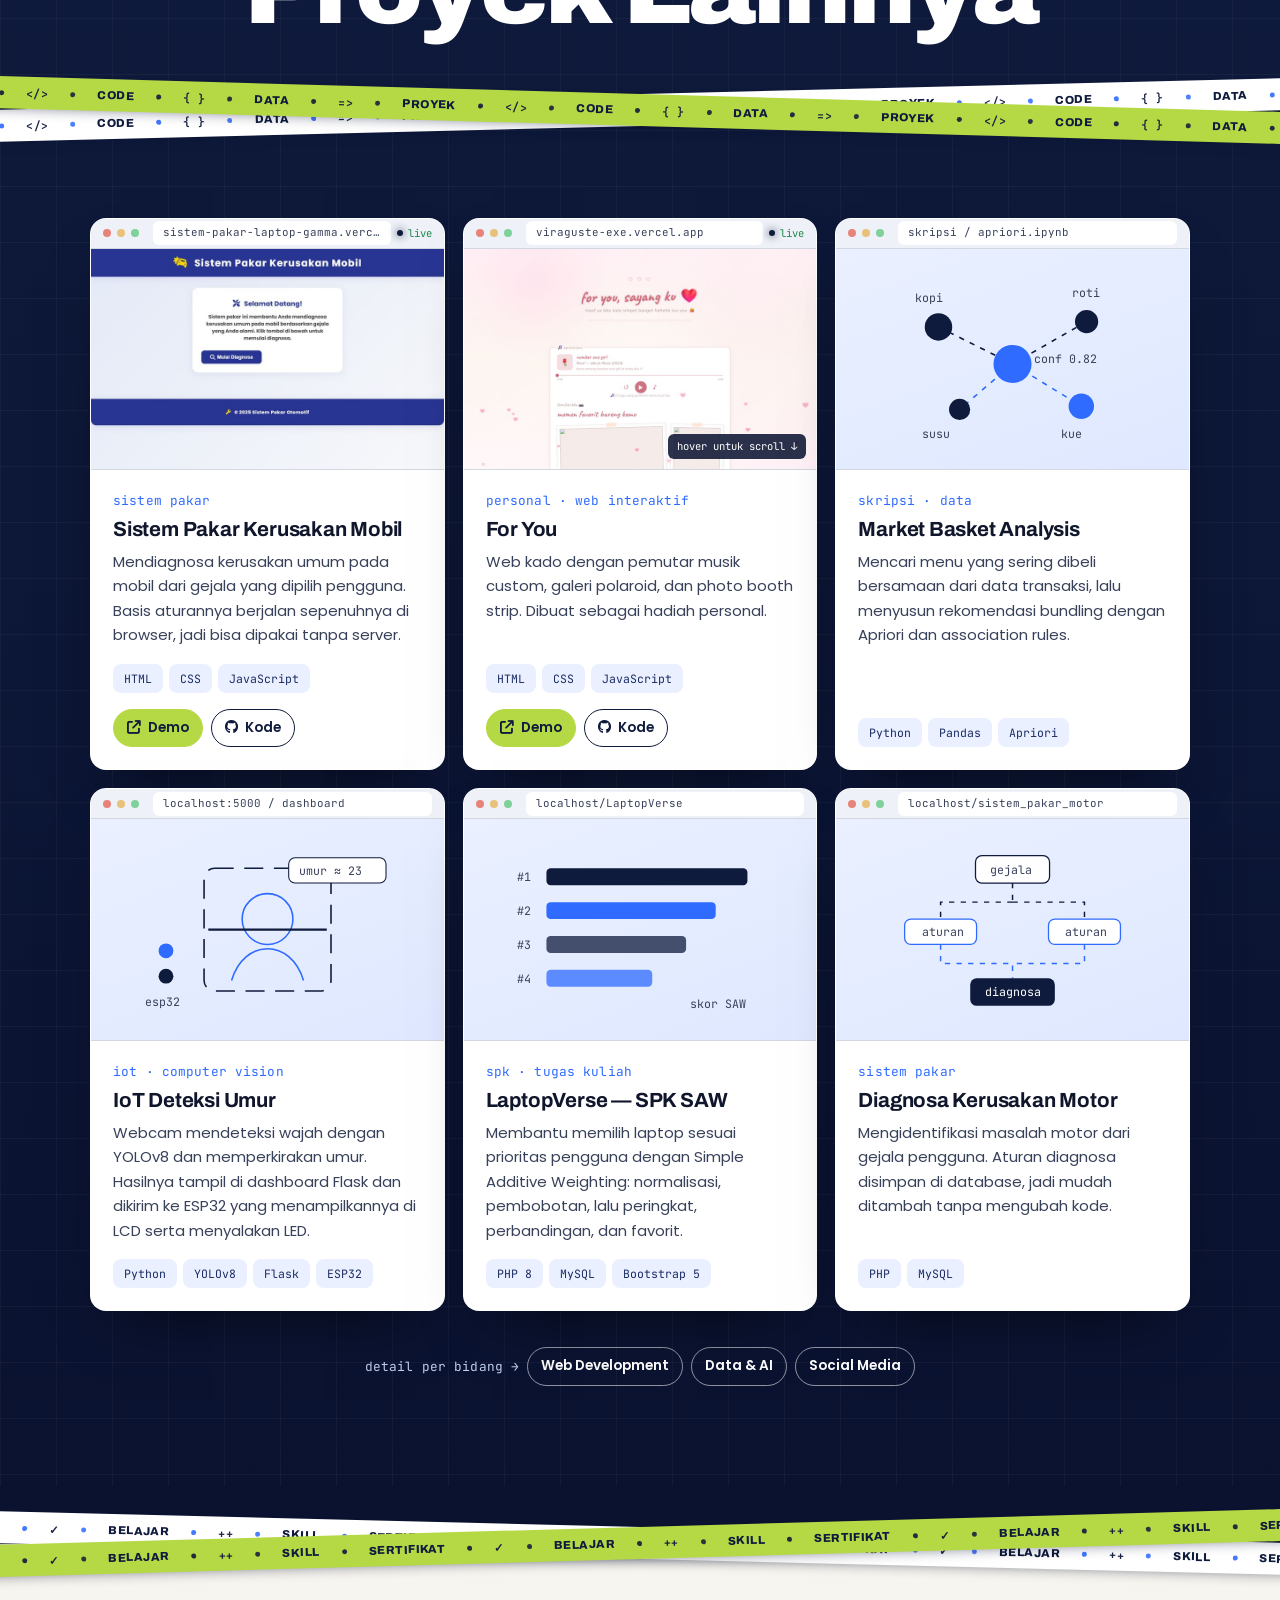
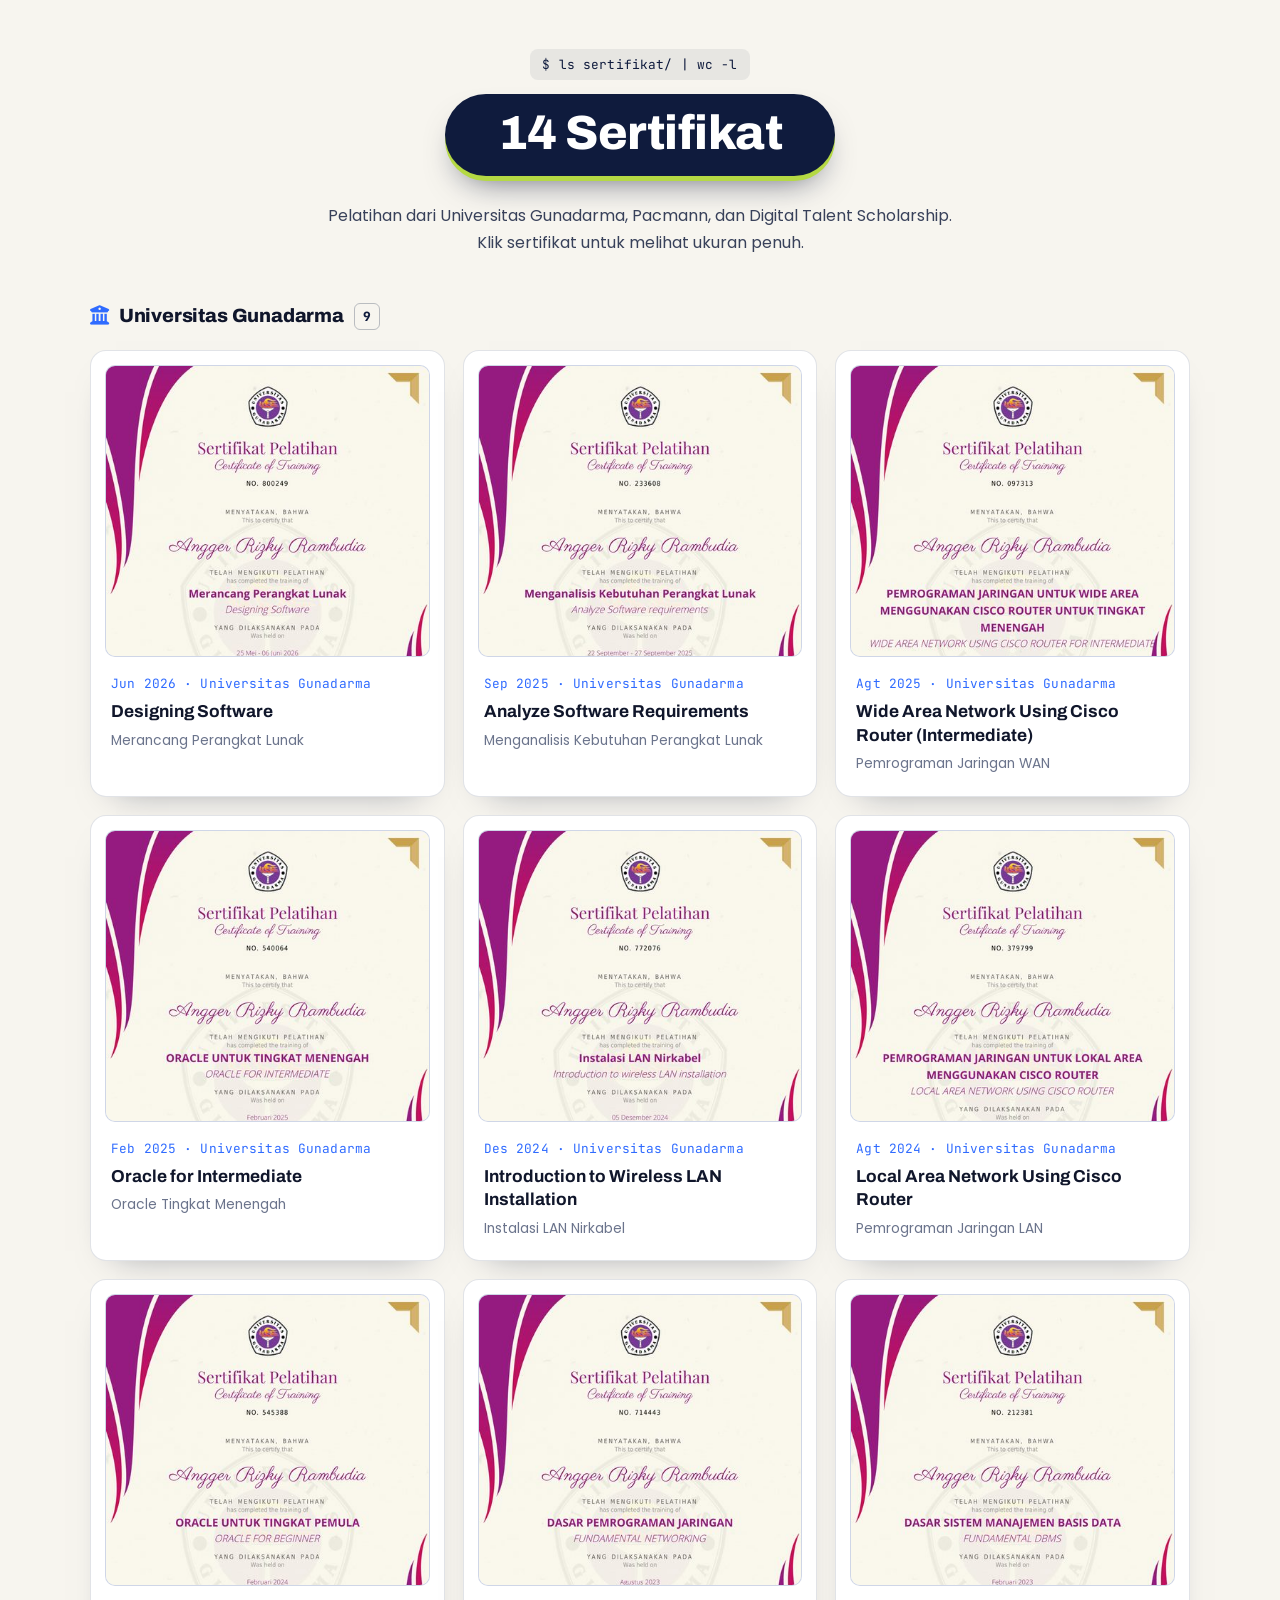
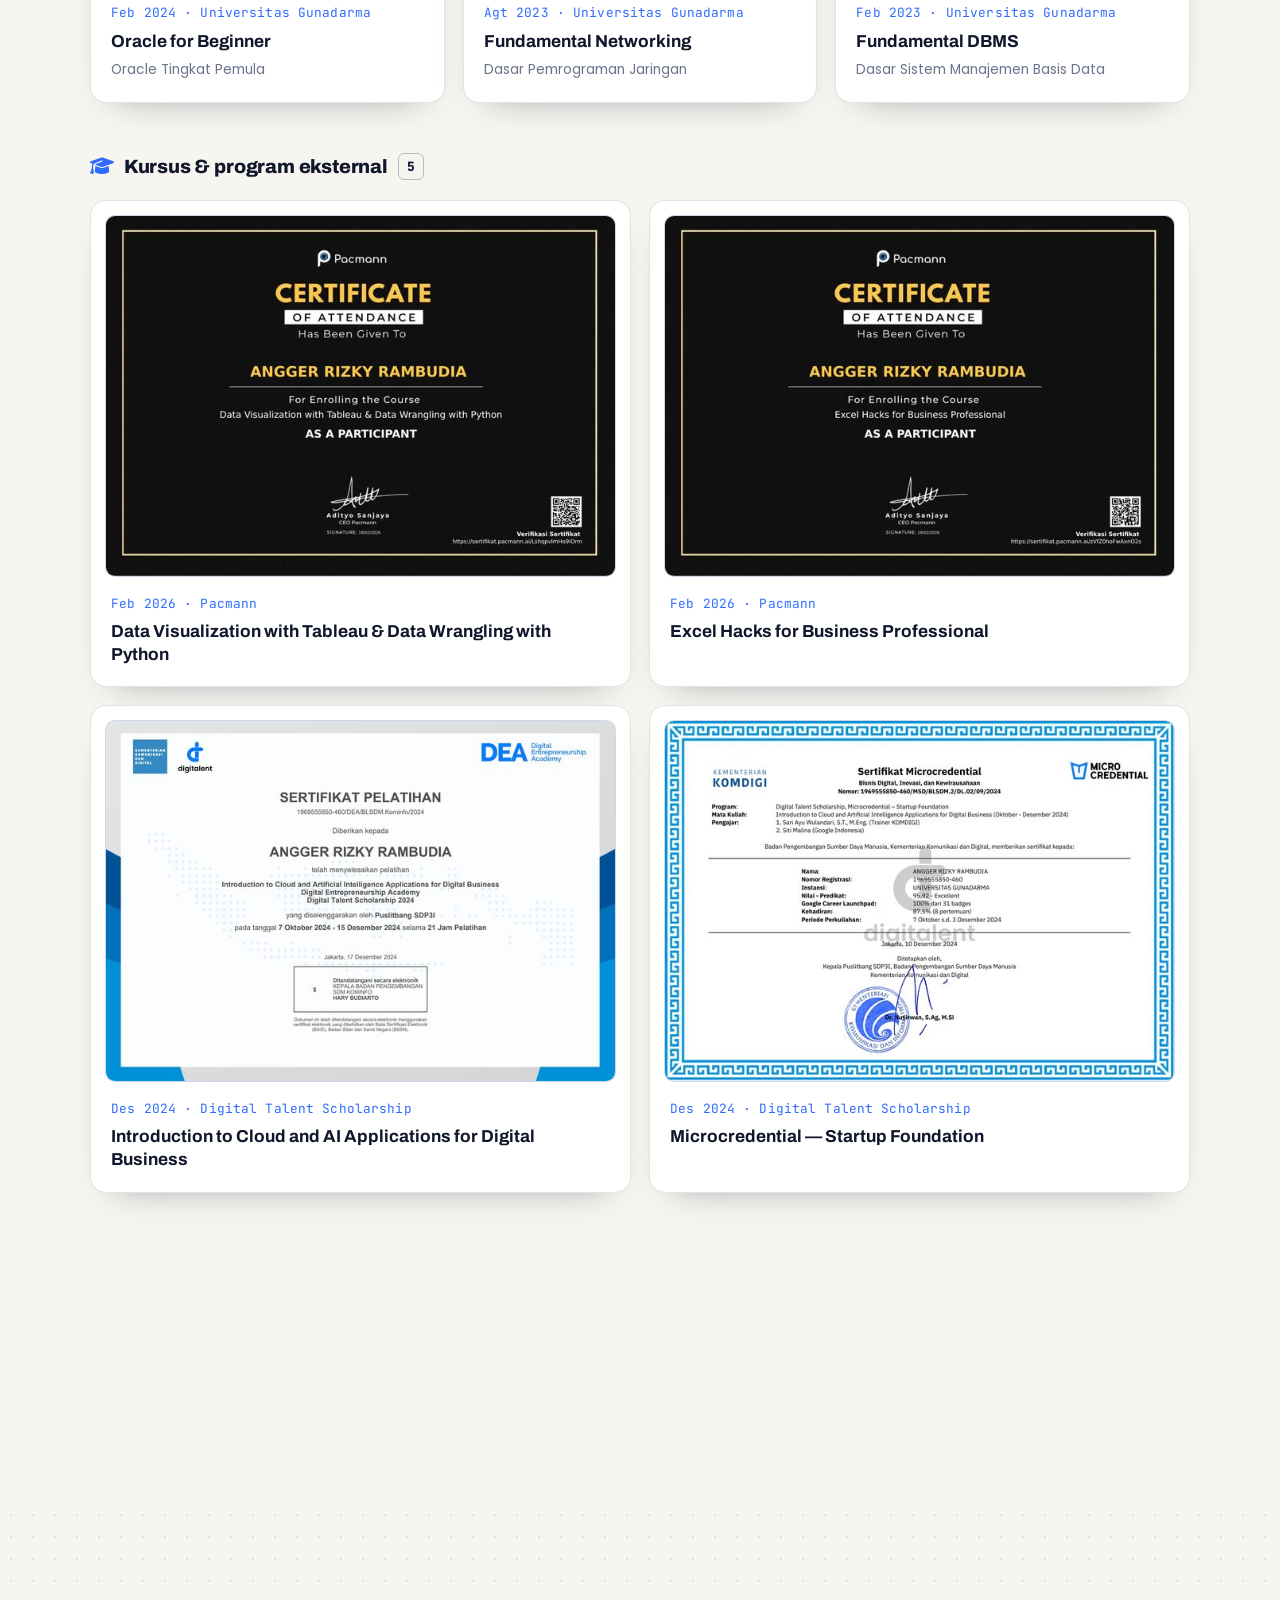
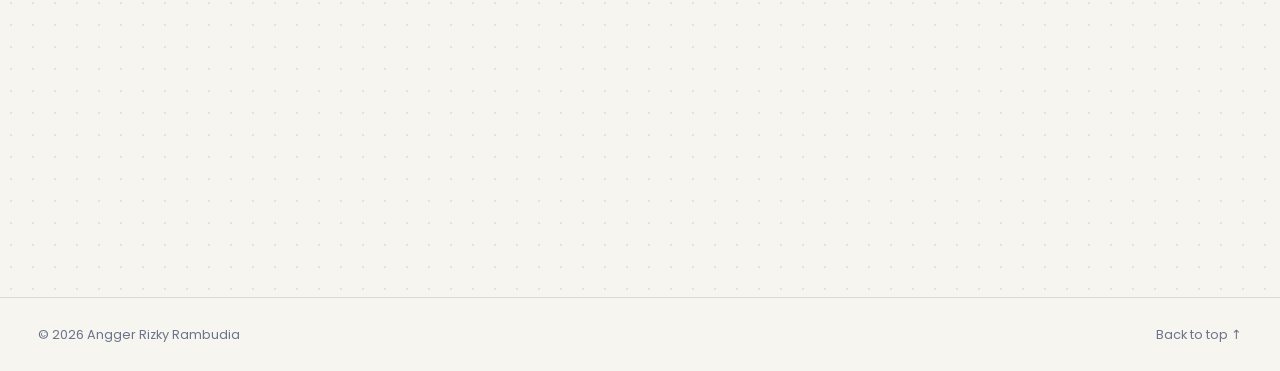
==== commit ed70a6a9: "Turunkan kecerahan warna lime Co-Authored-By: Claude Fable 5.2 <noreply@anthropic.com>" ====
--- a/index.html
+++ b/index.html
@@ -10,7 +10,7 @@
     <meta property="og:image" content="https://porto-angger.vercel.app/foto-profil.jpg">
     <meta property="og:url" content="https://porto-angger.vercel.app/">
     <meta name="theme-color" content="#f7f5ef">
-    <link rel="icon" href="data:image/svg+xml,%3Csvg xmlns='http://www.w3.org/2000/svg' viewBox='0 0 64 64'%3E%3Crect width='64' height='64' rx='16' fill='%230f1b3d'/%3E%3Ctext x='50%25' y='56%25' text-anchor='middle' dominant-baseline='middle' font-family='Arial' font-weight='900' font-size='34' fill='%23c6f432'%3EA%3C/text%3E%3C/svg%3E">
+    <link rel="icon" href="data:image/svg+xml,%3Csvg xmlns='http://www.w3.org/2000/svg' viewBox='0 0 64 64'%3E%3Crect width='64' height='64' rx='16' fill='%230f1b3d'/%3E%3Ctext x='50%25' y='56%25' text-anchor='middle' dominant-baseline='middle' font-family='Arial' font-weight='900' font-size='34' fill='%23b5d944'%3EA%3C/text%3E%3C/svg%3E">
     <script>document.documentElement.classList.add('js');</script>
     <link rel="preconnect" href="https://fonts.googleapis.com">
     <link rel="preconnect" href="https://fonts.gstatic.com" crossorigin>
--- a/style.css
+++ b/style.css
@@ -1484,7 +1484,7 @@
 .ed-exp h2 { font-family: var(--font-display); font-weight: 800; font-size: clamp(2.2rem, 5vw, 4rem); line-height: 1; color: #fff; margin-bottom: clamp(20px, 3vw, 36px); }
 .ed-exp-grid { display: grid; grid-template-columns: repeat(2, minmax(0, 1fr)); gap: clamp(22px, 3vw, 40px) clamp(20px, 3vw, 36px); }
 .ed-exp h3 { font-family: var(--font-display); font-weight: 700; font-size: clamp(1.15rem, 1.9vw, 1.6rem); line-height: 1.15; color: #fff; }
-.ed-exp-role { margin: 8px 0 10px; font-weight: 700; color: #c6f432; font-size: 0.95rem; line-height: 1.4; }
+.ed-exp-role { margin: 8px 0 10px; font-weight: 700; color: #b5d944; font-size: 0.95rem; line-height: 1.4; }
 .ed-exp article p:last-child { font-size: 0.92rem; line-height: 1.6; color: #dbe4ff; }
 .ed-hallo { font-family: var(--font-display); font-weight: 900; font-size: clamp(4.5rem, 10vw, 9rem); line-height: .85; letter-spacing: -0.05em; color: var(--text); margin-bottom: 20px; }
 .ed-hallo i { font-style: italic; display: inline-block; transform: translateY(-0.06em) skewX(-6deg); }
@@ -1509,7 +1509,7 @@
 .tl-html { --tl: #e44d26; } .tl-sql { --tl: #10162b; --tlc: #9be0ff; } .tl-pbi { --tl: #f2c811; --tlc: #10162b; }
 .tl-tab { --tl: #1f457e; --tlc: #ff8a3d; } .tl-xls { --tl: #1d6f42; } .tl-git { --tl: #f05133; } .tl-vc { --tl: #111; }
 .skill-tip { background: var(--plum); color: #fff; border-color: var(--plum); }
-.skill-tip small { color: #c6f432; }
+.skill-tip small { color: #b5d944; }
 .facts { margin-top: clamp(32px, 5vw, 60px); display: grid; grid-template-columns: repeat(4, minmax(0, 1fr)); gap: 14px; }
 .fact { background: #fff; border: 1.5px solid var(--line); border-radius: 18px; }
 .fact-num { font-family: var(--font-display); font-weight: 800; color: var(--plum); background: none; -webkit-text-fill-color: currentColor; }
@@ -1708,7 +1708,7 @@
 .ed-codewin { left: clamp(16px, 5vw, 90px); top: 53%; width: 290px; padding: 12px 14px 14px; background: #0a1230; transform: rotate(-4deg); border: 1px solid rgba(255, 255, 255, 0.08); }
 .ed-codewin pre { margin-top: 10px; font-family: var(--font-mono); font-size: .74rem; line-height: 1.7; color: #dbe4ff; white-space: pre; }
 .ed-codewin .ln { display: inline-block; width: 1.6em; color: rgba(255, 255, 255, 0.28); user-select: none; }
-.ed-codewin b { color: #c6f432; font-weight: 600; }
+.ed-codewin b { color: #b5d944; font-weight: 600; }
 .ed-codewin em { color: #9fe39a; font-style: normal; }
 .ed-codewin u { color: #7fd1ff; text-decoration: none; }
 .ed-chart { right: clamp(16px, 6vw, 110px); top: 42%; width: 190px; padding: 12px 14px 10px; background: #fff; border: 1.5px solid var(--line); transform: rotate(5deg); }
@@ -1800,7 +1800,7 @@
    PALET NAVY + LIME
    Navy = warna utama, biru elektrik = aksen teks, lime = aksen latar.
    ============================================================ */
-:root, :root[data-theme="light"], :root[data-theme="dark"] { --pop: #c6f432; --pop-ink: #0f1b3d; }
+:root, :root[data-theme="light"], :root[data-theme="dark"] { --pop: #b5d944; --pop-ink: #0f1b3d; }
 ::selection { background: var(--pop); color: var(--pop-ink); }
 .btn { box-shadow: 0 4px 0 var(--pop); }
 .btn:hover { box-shadow: 0 6px 0 var(--pop); }
